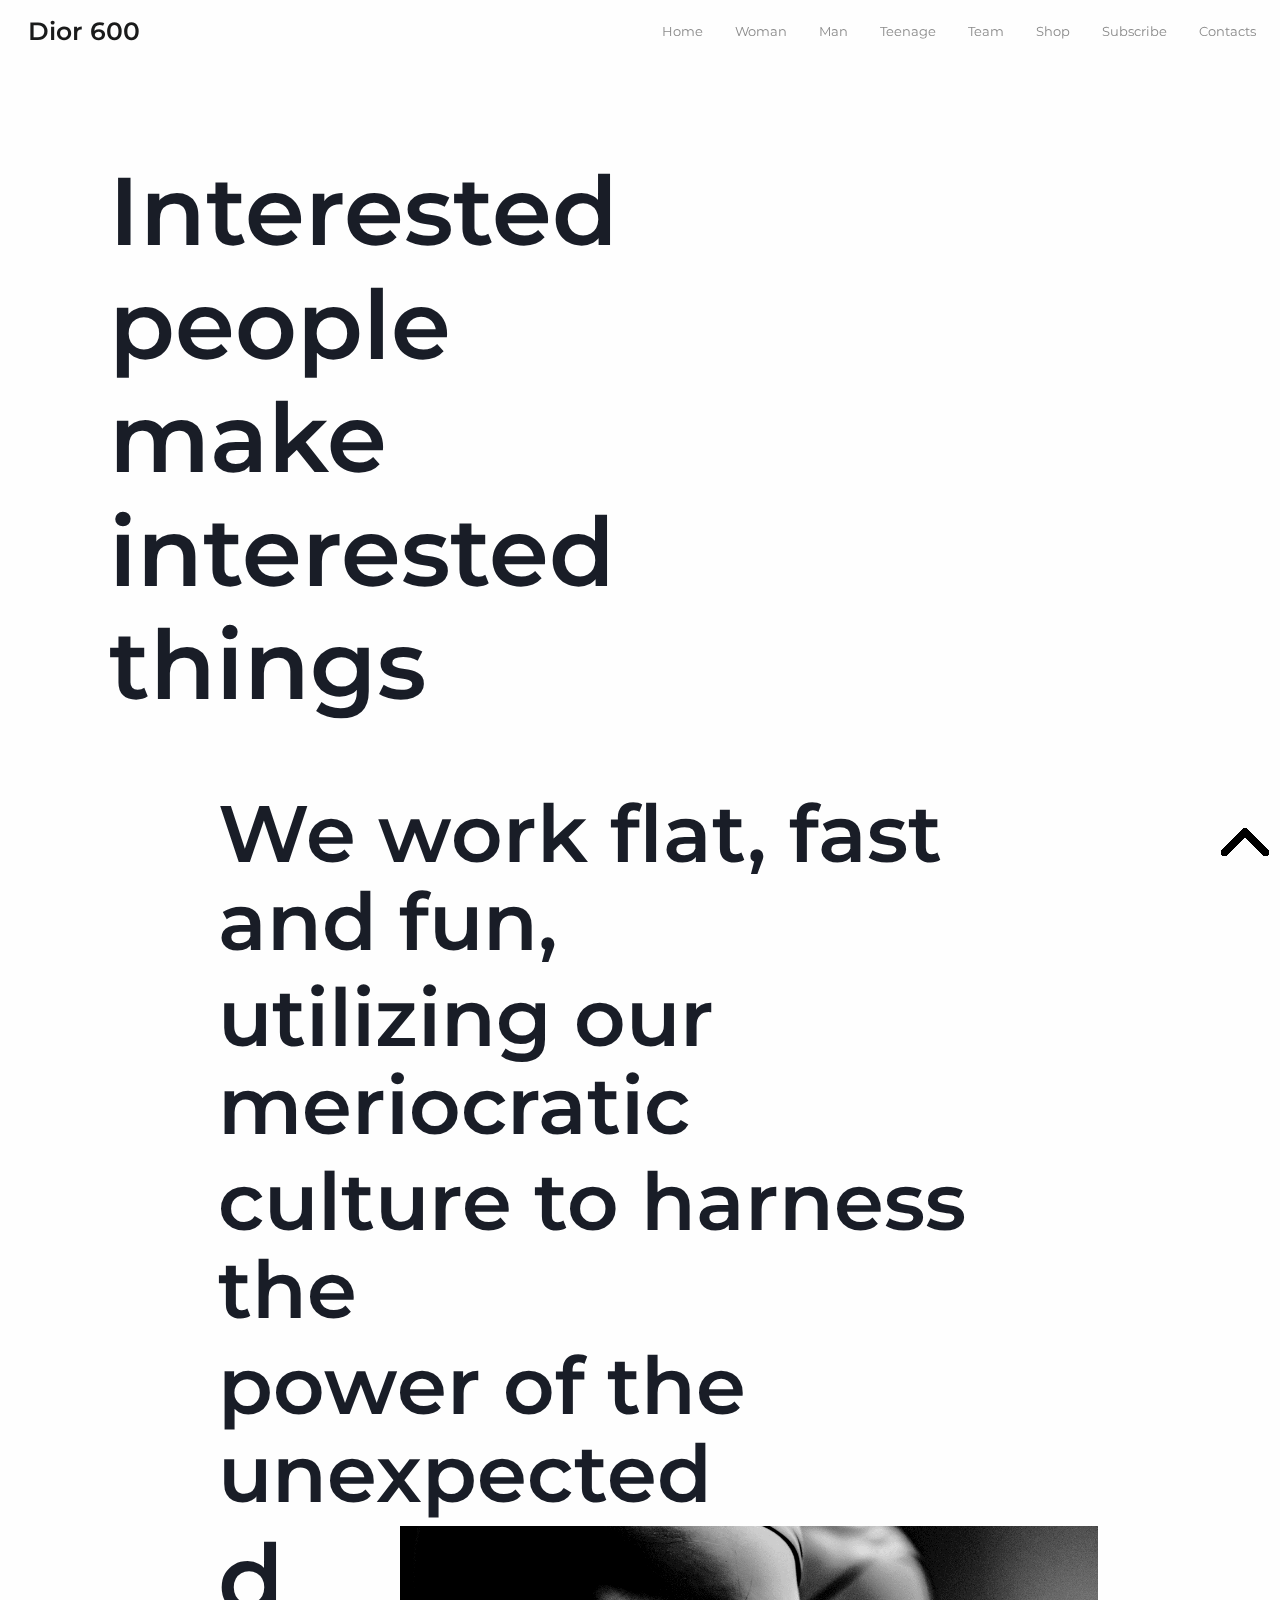
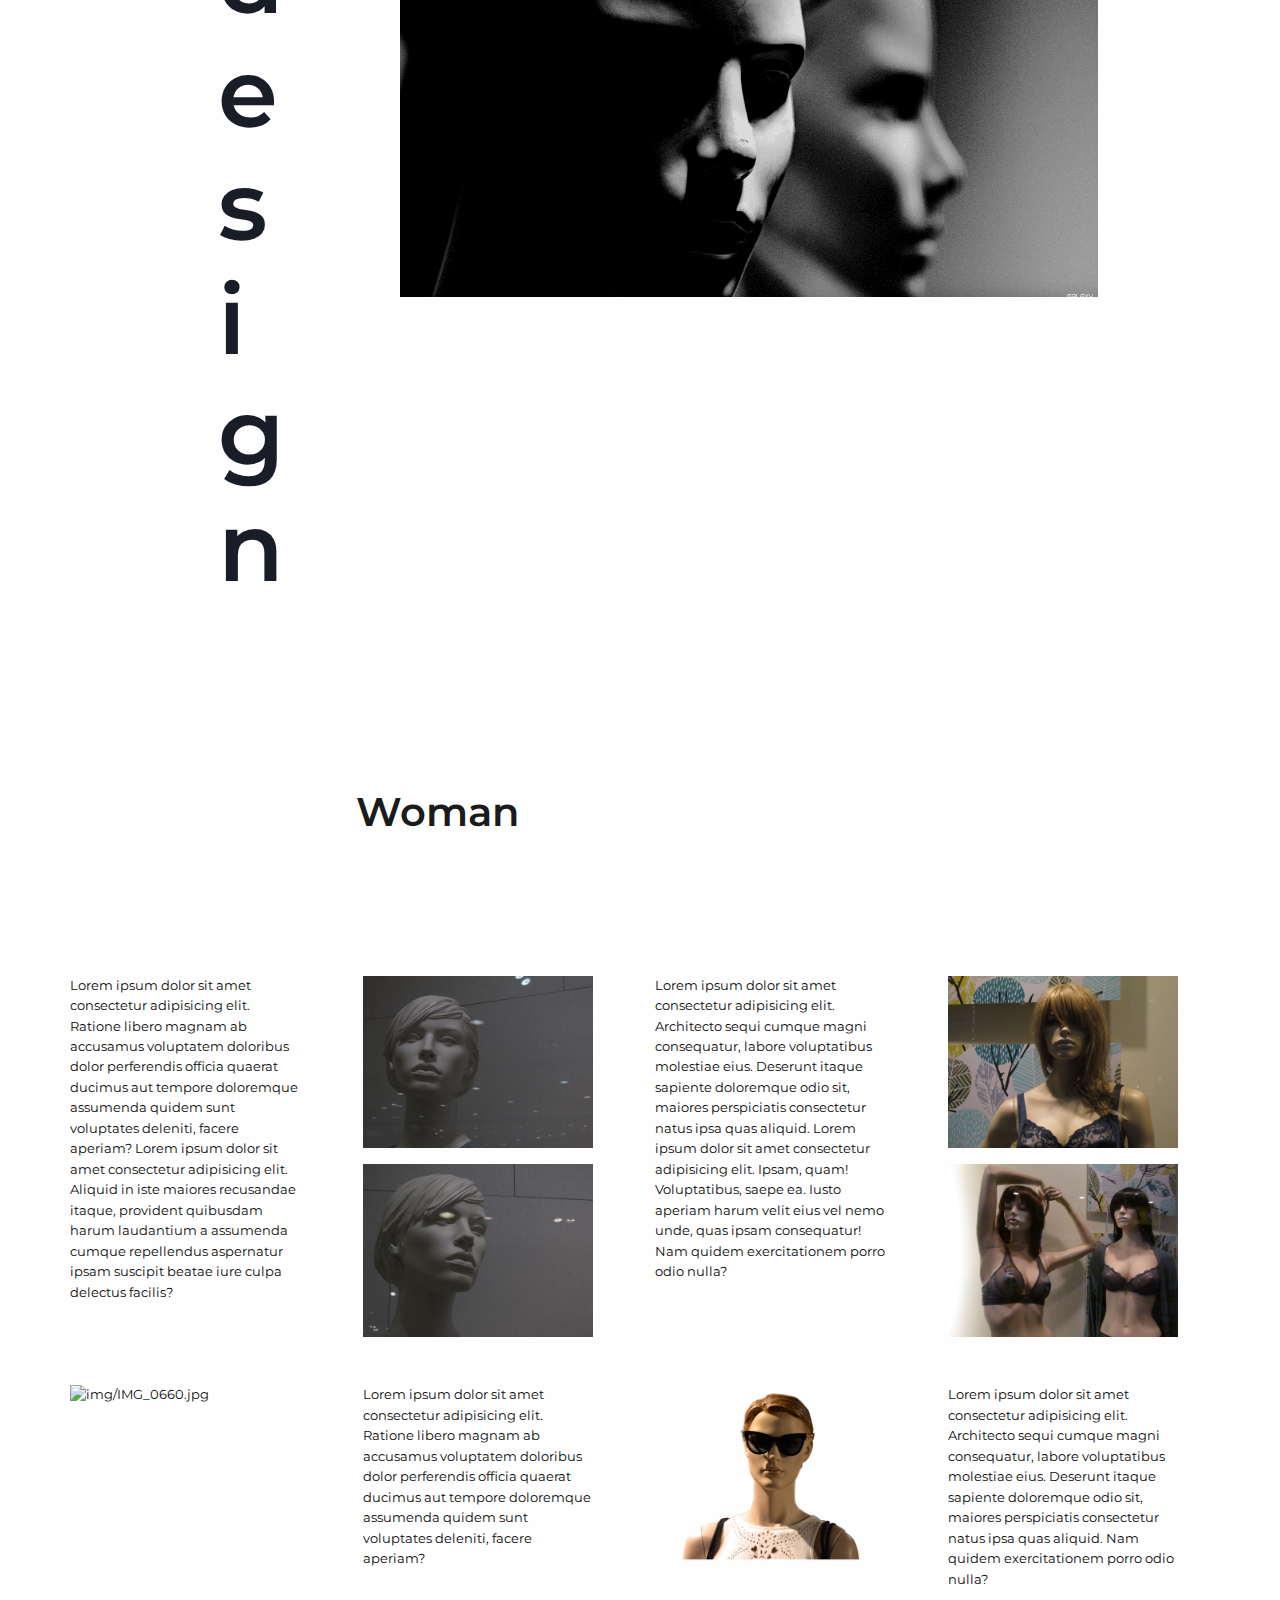
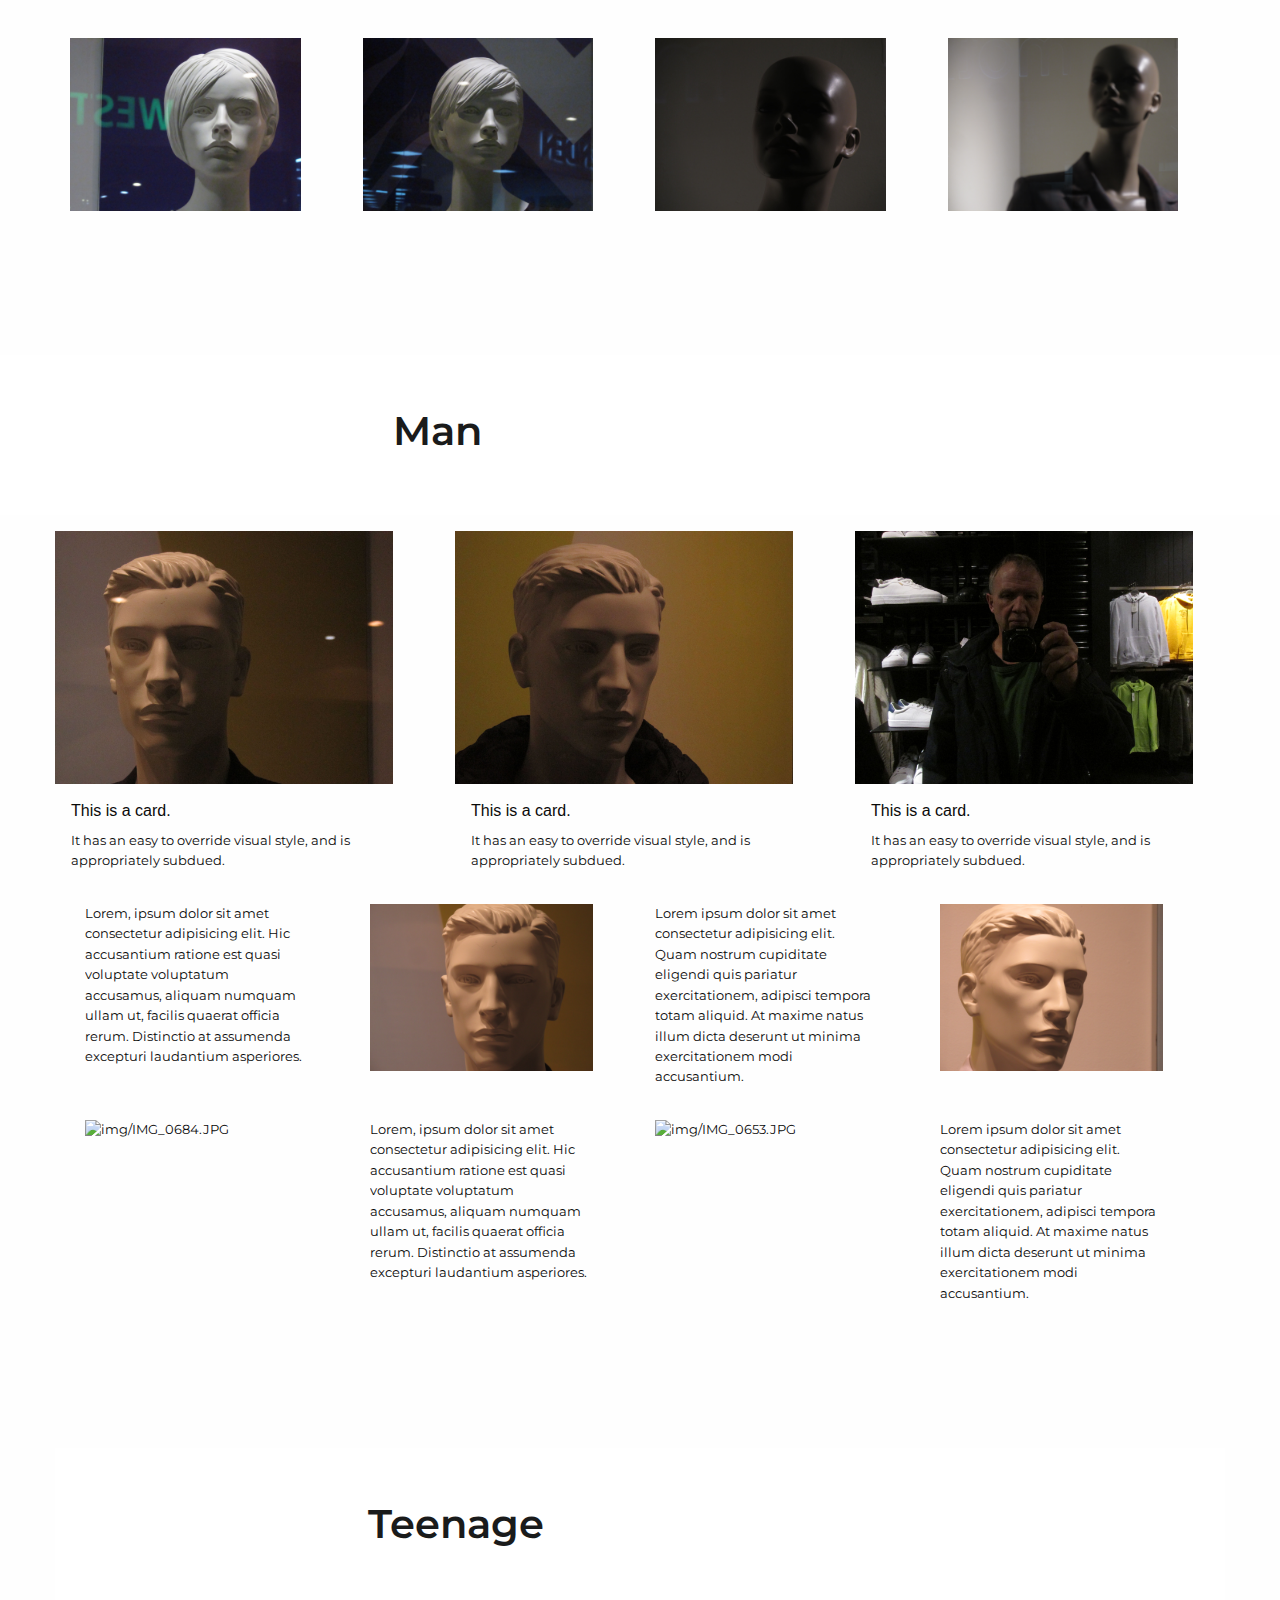
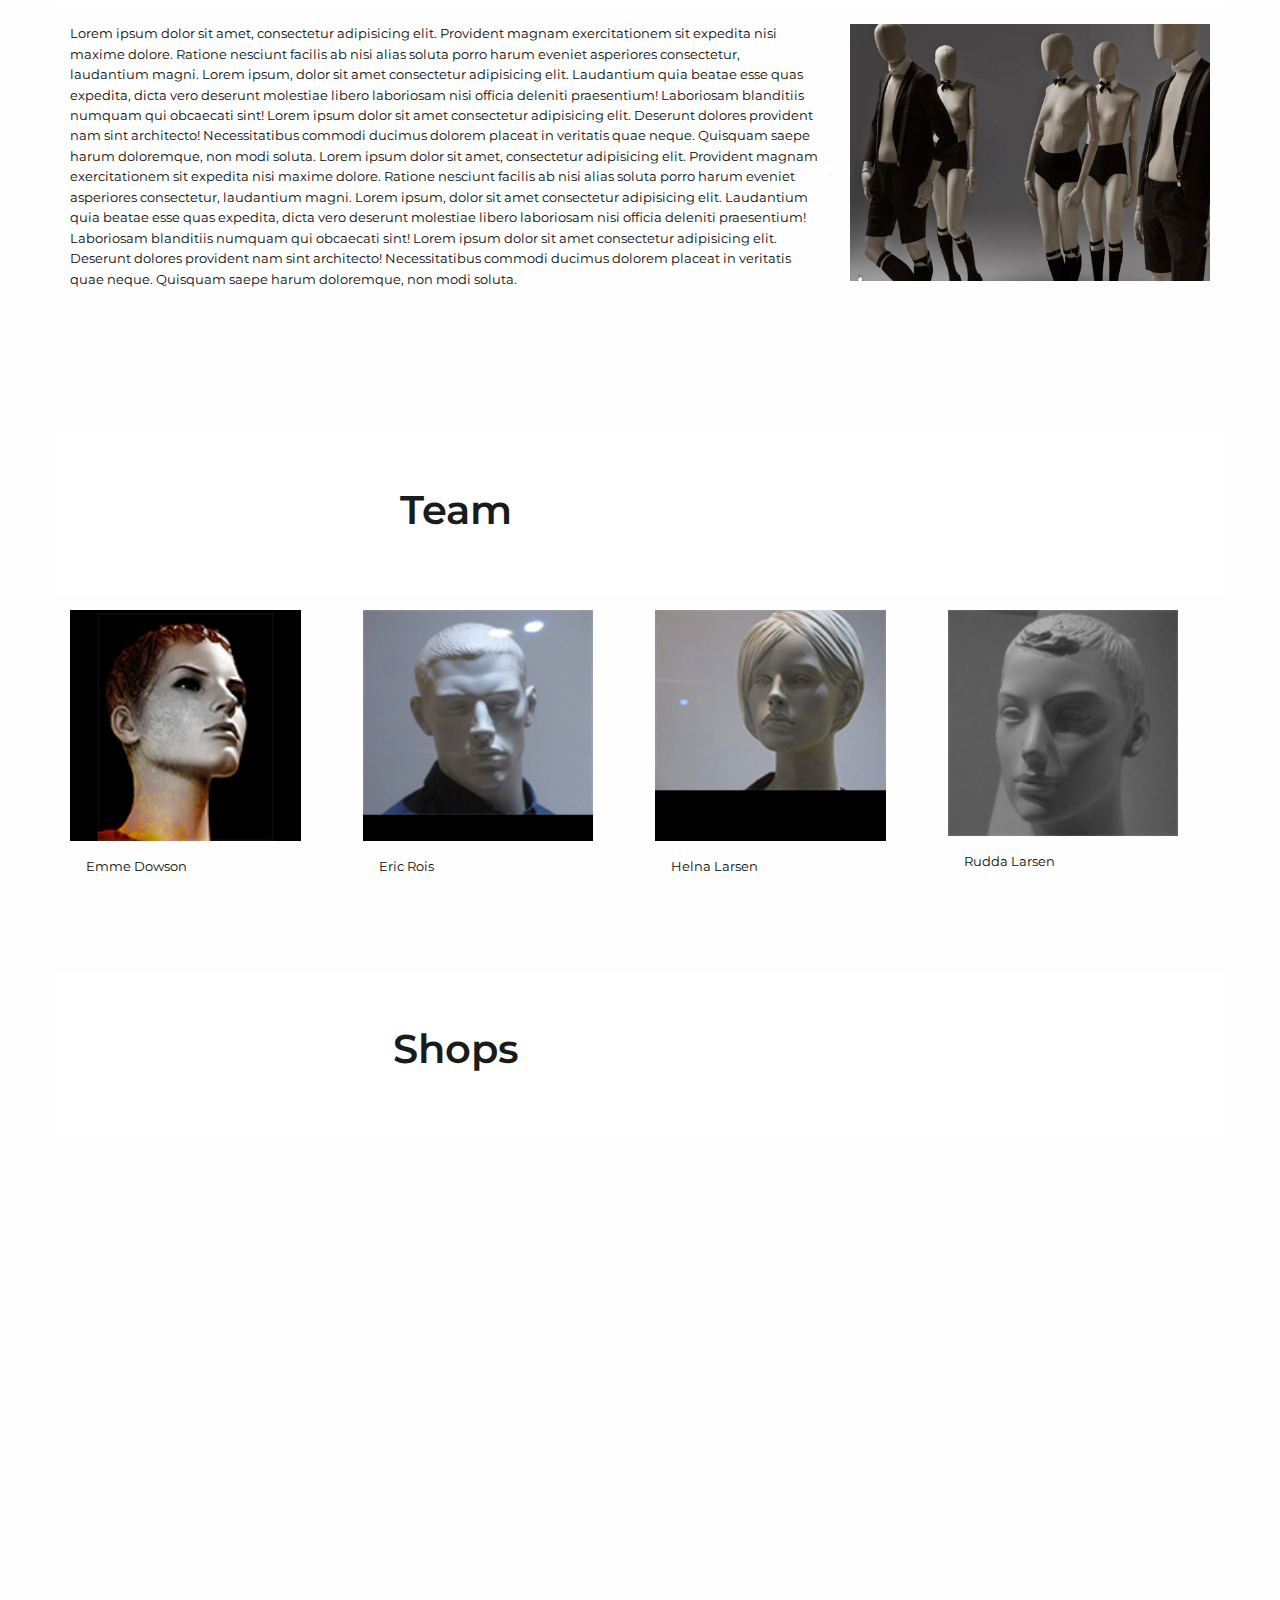
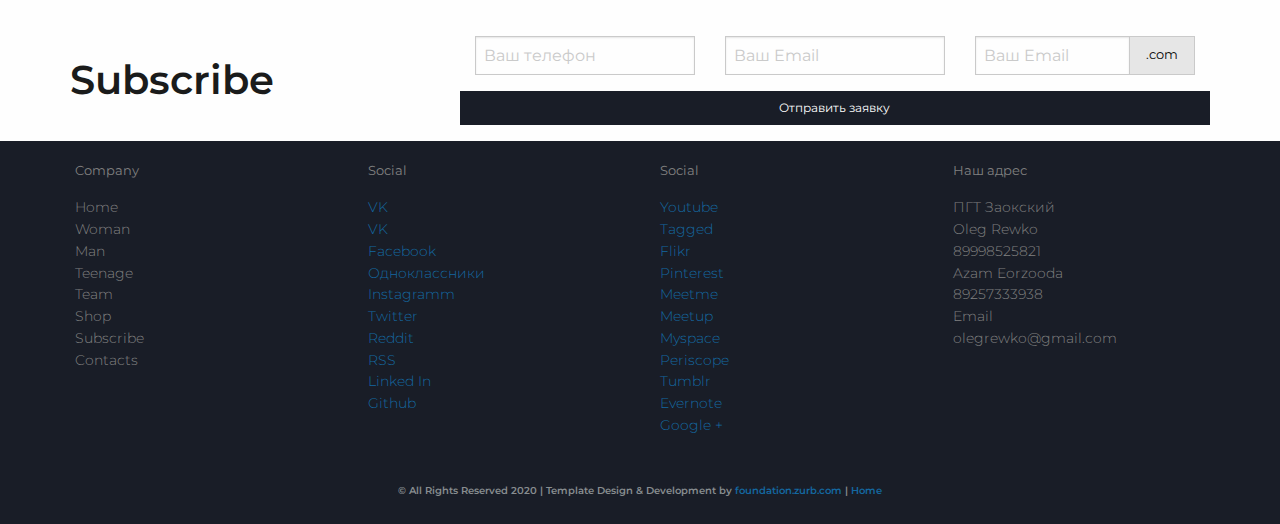
==== docs/index.html @ d204097b "first commit" ====
<!DOCTYPE html>
<html lang="en">

<head>

  <!-- Basic Page Needs
  –––––––––––––––––––––––––––––––––––––––––––––––––– -->


  <meta charset="utf-8">
  <title>dior600</title>
  <meta name="description" content="">
  <meta name="author" content="">

  <!-- Mobile Specific Metas
  –––––––––––––––––––––––––––––––––––––––––––––––––– -->
  <meta name="viewport" content="width=device-width, initial-scale=1">

  <!-- FONT
  –––––––––––––––––––––––––––––––––––––––––––––––––– -->
  <link
    href="https://fonts.googleapis.com/css?family=Roboto Condensed:300,400,700,&amp;subset=cyrillic,cyrillic-ext,latin-ext"
    rel="stylesheet" type="text/css">
  <link
    href="https://fonts.googleapis.com/css?family=Montserrat:300,400,500,600,700&display=swap;subset=cyrillic,cyrillic-ext,latin-ext"
    rel="stylesheet">
  <!-- CSS
  –––––––––––––––––––––––––––––––––––––––––––––––––– -->
  <link rel="stylesheet" type="text/css" href="//cdn.jsdelivr.net/jquery.slick/1.6.0/slick.css" />
  <link rel="stylesheet" href="css/normalize.css">
  <link rel="stylesheet" href="css/foundation.css">
  <link rel="stylesheet" href="css/main.css">
  <!--<link rel="stylesheet" href="css/app.css">-->


  <script type="text/javascript" src="js/move-top.js"></script>
  <script src="https://unpkg.com/sweetalert/dist/sweetalert.min.js"></script>

</head>

<body>
  <!-- Add a Sticky Menu -->
  <div id="home" data-sticky-container>
    <div class="top-bar " data-sticky data-margin-top="0" id="home">
      <div class="top-bar-left ">

        <ul>

          <li>
            <h4 class="#">Dior 600 </h4>

          </li>



        </ul>
      </div>
      <div class="top-bar-right">
        <ul class="menu" data-magellan>
          <li><a class="subheader  " href="#home">
              <p>Home</p>
            </a></li>
          <li><a class="subheader " href="#first">
              <p>Woman</p>
            </a></li>
          <li><a class="subheader " href="#third">
              <p>Man</p>
            </a></li>
          <li><a class="subheader " href="#six">
              <p>Teenage</p>
            </a></li>
          <li><a class="subheader " href="#seven">
              <p>Team</p>
            </a></li>
          <li><a class="subheader " href="#seven01">
              <p>Shop</p>
            </a></li>
          <li><a class="subheader " href="#eight">
              <p>Subscribe</p>
            </a></li>
          <li><a class="subheader " href="#ten011">
              <p>Contacts</p>
            </a></li>
        </ul>
      </div>
    </div>
  </div>
  <!--menu   -->
  <div class="dummy"></div>
  <div class="grid-x grid-margin-x ">
    <div class="cell medium-1 large-1  "></div>
    <div class="cell medium-10 large-10 ">
      <!-- <h1 class="pr text-left grey10rem">Be-Reel</h1> -->
    </div>
    <div class="cell medium-1 large-1  "></div>
  </div>
  <!--    -->
  <div class="grid-x grid-margin-x ">
    <div class="cell medium-1 large-1  "></div>
    <div class="cell medium-4 large-4 ">


      <div class="dummy08"></div>

      <h1 class="pr text-left grey6rem">Interested</h1>
      <h1 class="pr text-left grey6rem">people </h1>
      <h1 class="pr text-left grey6rem">make</h1>
      <h1 class="pr text-left grey6rem">interested </h1>
      <h1 class="pr text-left grey6rem">things</h1>

    </div>
    <div class="cell medium-6 large-6 "></div>
    <div class="cell medium-1 large-1  "></div>
  </div>
  <div class="dummy08"></div>
  <div class="grid-x grid-margin-x ">
    <div class="cell medium-2 large-2  "></div>
    <div class="cell medium-8 large-8  ">
      <h1 class="pr text-left grey5rem">We work flat, fast and fun,</h1>
      <h1 class="pr text-left grey5rem">utilizing our meriocratic </h1>
      <h1 class="pr text-left grey5rem">culture to harness the</h1>
      <h1 class="pr text-left grey5rem">power of the unexpected </h1>
    </div>
    <div class="cell medium-2 large-2 "></div>
  </div>
  <!--img  -->
  <div class="grid-x grid-margin-x ">
    <div class="cell medium-2 large-2  "></div>
    <div class="cell medium-10 large-10  ">

      <div class="grid-x grid-margin-x  ">
        <div class="cell medium-2 large-2  ">
          <h2 class="pr text-left grey6rem">d</h2>
          <h2 class="pr text-left grey6rem">e </h2>
          <h2 class="pr text-left grey6rem">s</h2>
          <h2 class="pr text-left grey6rem">i </h2>
          <h2 class="pr text-left grey6rem">g</h2>
          <h2 class="pr text-left grey6rem">n</h2>
        </div>
        <div class="cell medium-8 large-8 ">
          <img class="" src="img/rudda30.png" alt="img/rudda30.png">
        </div>
        <div class="cell medium-2 large-2 "></div>
      </div>
      <div class="cell medium-2 large-2 "></div>
    </div>
    
  </div>

    <!--img  -->
    <div class="dummy08"></div>
    <!-- section -->
    <section id="first" data-magellan-target="first">
      <div class="dummy08"></div>
      <div class="clearfix large callout text-center">
        <div class="grid-x grid-margin-x">
          <div class="cell medium-8 large-8">
            <h2 class="logotext ">Woman</h2>
          </div>
          <div class="cell medium-4 large-4"></div>
        </div>
      </div>
    </section>
    <!-- section -->
    <div class="dummy02"></div>
    <div class="dummy02"></div>
    <div class="grid-container">
      <div class="grid-x grid-margin-x ">
        <div class="cell medium-0 large-0"></div>
        <div class="cell medium-12 large-12">
          <div class="grid-x grid-padding-x small-up-1 medium-up-2 large-up-4">
            <div class="cell ">
              <div class="card ">
                <p class="text-left">Lorem ipsum dolor sit amet consectetur adipisicing elit. Ratione libero magnam ab
                  accusamus voluptatem doloribus dolor perferendis officia quaerat ducimus aut tempore doloremque
                  assumenda quidem sunt voluptates deleniti, facere aperiam?
                  Lorem ipsum dolor sit amet consectetur adipisicing elit. Aliquid in iste maiores recusandae itaque,
                  provident quibusdam harum laudantium a assumenda cumque repellendus aspernatur ipsam suscipit beatae
                  iure culpa delectus facilis?
                </p>
              </div>
            </div>
            <div class="cell">
              <div class="card  ">
                <img src="img/IMG_0904.jpg" alt="img/IMG_0904.jpg">
                <div class="dummy"></div>
                <img src="img/IMG_0903.jpg" alt="img/IMG_0903.jpg">
              </div>
            </div>
            <div class="cell ">
              <div class="card ">
                <p class="text-left">Lorem ipsum dolor sit amet consectetur adipisicing elit. Architecto sequi cumque
                  magni consequatur, labore voluptatibus molestiae eius. Deserunt itaque sapiente doloremque odio sit,
                  maiores perspiciatis consectetur natus ipsa quas aliquid.
                  Lorem ipsum dolor sit amet consectetur adipisicing elit. Ipsam, quam! Voluptatibus, saepe ea. Iusto
                  aperiam harum velit eius vel nemo unde, quas ipsam consequatur! Nam quidem exercitationem porro odio
                  nulla?
                </p>
              </div>
            </div>
            <div class="cell">
              <div class="card">
                <img src="img/IMG_0923.jpg" alt="img/IMG_0923.jpg">
                <div class="dummy"></div>
                <img src="img/IMG_0850.jpg" alt="img/IMG_0850.jpg">
              </div>
            </div>
          </div>
        </div>
        <div class="cell medium-0 large-0"></div>
      </div>
    </div>
    <div class="dummy02"></div>

    <div class="grid-container">
      <div class="grid-x grid-margin-x ">
        <div class="cell medium-0 large-0"></div>
        <div class="cell medium-12 large-12">
          <div class="grid-x grid-padding-x small-up-1 medium-up-2 large-up-4">
            <div class="cell ">
              <div class="card ">
                <img src="img/IMG_0660.jpg" alt="img/IMG_0660.jpg">
              </div>
            </div>
            <div class="cell">
              <div class="card  ">
                <p class="text-left">Lorem ipsum dolor sit amet consectetur adipisicing elit. Ratione libero magnam ab
                  accusamus voluptatem doloribus dolor perferendis officia quaerat ducimus aut tempore doloremque
                  assumenda quidem sunt voluptates deleniti, facere aperiam?

                </p>
              </div>
            </div>
            <div class="cell ">
              <div class="card ">
                <img src="img/face.png" alt="img/face.jpg">
              </div>
            </div>
            <div class="cell">
              <div class="card">
                <p class="text-left">Lorem ipsum dolor sit amet consectetur adipisicing elit. Architecto sequi cumque
                  magni consequatur, labore voluptatibus molestiae eius. Deserunt itaque sapiente doloremque odio sit,
                  maiores perspiciatis consectetur natus ipsa quas aliquid.
                  Nam quidem exercitationem porro odio nulla?
                </p>
              </div>
            </div>
          </div>
        </div>
        <div class="cell medium-0 large-0"></div>
      </div>
    </div>
    <div class="dummy02"></div>
    <div class="grid-container">
      <div class="grid-x grid-margin-x ">
        <div class="cell medium-12 large-12">
          <div class="grid-x grid-padding-x small-up-1 medium-up-2 large-up-4">
            <div class="cell ">
              <div class="card ">
                <img src="img/s12.JPG" alt="img/s12.JPG">
              </div>
            </div>
            <div class="cell">
              <div class="card ">
                <img src="img/s13.JPG" alt="img/s13.JPG">
              </div>
            </div>
            <div class="cell ">
              <div class="card ">
                <img src="img/s15.jpg" alt="img/s15.JPG">
              </div>
            </div>
            <div class="cell">
              <div class="card">
                <img src="img/s16.JPG" alt="img/s16.JPG">
              </div>
            </div>
          </div>
        </div>
      </div>
    </div>

    <div class="dummy08"></div>

    <section id="third" data-magellan-target="third">
      <div class="dummy08"></div>
      <div class="clearfix large callout text-center">
        <div class="grid-x grid-margin-x">
          <div class="cell medium-8 large-8">
            <h2 class="logotext">Man</h2>
          </div>
          <div class="cell medium-4 large-4"></div>
        </div>
      </div>
    </section>
<!-- Styled Card -->
<div class="grid-container">
  <div class="grid-x grid-margin-x">
    <div class="cell medium-4 large-4">
    <div class="radius bordered  card">
      <img src="img/IMG_1115.jpg">
      <!-- <div class="card-divider">
        Styled Card
      </div> -->
      <div class="card-section">
        <h6>This is a card.</h6>
        <p>It has an easy to override visual style, and is appropriately subdued.</p>
      </div>
    </div>
    </div>
    <div class="cell medium-4 large-4">  
    <div class="radius bordered card">
      <img src="img/IMG_1118.jpg">
      <!-- <div class="card-divider">
        Styled Card
      </div> -->
      <div class="card-section">
        <h6>This is a card.</h6>
        <p>It has an easy to override visual style, and is appropriately subdued.</p>
      </div>
    </div>
  </div> 
    <div class="cell medium-4 large-4">
    <div class="radius bordered  card">
      <img src="img/s08.jpg">
      <!-- <div class="card-divider">
        Styled Card
      </div> -->
      <div class="card-section">
        <h6>This is a card.</h6>
        <p>It has an easy to override visual style, and is appropriately subdued.</p>
      </div>
    </div>
  </div> 
</div>    
<!-- Styled Card -->
    <div class="grid-container">
      <div class="grid-x grid-margin-x ">
        <div class="cell medium-12 large-12">
          <div class="grid-x grid-padding-x small-up-1 medium-up-2 large-up-4">
            <div class="cell ">
              <div class="card ">
                <p class="text-left">Lorem, ipsum dolor sit amet consectetur adipisicing elit. Hic accusantium ratione
                  est
                  quasi voluptate voluptatum accusamus, aliquam numquam ullam ut, facilis quaerat officia rerum.
                  Distinctio at assumenda excepturi laudantium asperiores.
                </p>
              </div>
            </div>
            <div class="cell">
              <div class="card ">
                <img src="img/IMG_1148.JPG" alt="img/IMG_1148.JPG">
              </div>
            </div>
            <div class="cell ">
              <div class="card ">
                <p class="text-left">Lorem ipsum dolor sit amet consectetur adipisicing elit. Quam nostrum cupiditate
                  eligendi quis pariatur exercitationem, adipisci tempora totam aliquid. At maxime natus illum dicta
                  deserunt ut minima exercitationem modi accusantium.
                </p>
              </div>
            </div>
            <div class="cell">
              <div class="card">
                <img src="img/IMG_1150.JPG" alt="img/IMG_1150.JPG">
              </div>
            </div>
          </div>
        </div>
      </div>
    </div>
    <div class="dummy"></div>
    <div class="grid-container">
      <div class="grid-x grid-margin-x ">
        <div class="cell medium-12 large-12">
          <div class="grid-x grid-padding-x small-up-1 medium-up-2 large-up-4">
            <div class="cell ">
              <div class="card ">
                <img src="img/IMG_0684.JPG" alt="img/IMG_0684.JPG">
              </div>
            </div>
            <div class="cell">
              <div class="card ">
                <p class="text-left">Lorem, ipsum dolor sit amet consectetur adipisicing elit. Hic accusantium ratione
                  est
                  quasi voluptate voluptatum accusamus, aliquam numquam ullam ut, facilis quaerat officia rerum.
                  Distinctio at assumenda excepturi laudantium asperiores.
                </p>

              </div>
            </div>
            <div class="cell ">
              <div class="card ">
                <img src="img/IMG_0653.JPG" alt="img/IMG_0653.JPG">
              </div>
            </div>
            <div class="cell">
              <div class="card">
                <p class="text-left">Lorem ipsum dolor sit amet consectetur adipisicing elit. Quam nostrum cupiditate
                  eligendi quis pariatur exercitationem, adipisci tempora totam aliquid. At maxime natus illum dicta
                  deserunt ut minima exercitationem modi accusantium.
                </p>

              </div>
            </div>
          </div>
        </div>
      </div>
    </div>

    <div class="dummy08"></div>

    <section id="six" data-magellan-target="six">
      <div class="dummy08"></div>
      <div class="clearfix large callout text-center">
        <div class="grid-x grid-margin-x">

          <div class="cell medium-8 large-8">
            <h2 class="logotext">Teenage</h2>
          </div>
          <div class="cell medium-4 large-4"></div>
        </div>
      </div>
    </section>

    <div class="grid-container">
      <div class="grid-x grid-margin-x ">
        <div class="cell medium-8 large-8">
          <p class=" text-left ">
            Lorem ipsum dolor sit amet, consectetur adipisicing elit. Provident magnam exercitationem sit expedita nisi
            maxime dolore. Ratione nesciunt facilis ab nisi alias soluta porro harum eveniet asperiores consectetur,
            laudantium magni.
            Lorem ipsum, dolor sit amet consectetur adipisicing elit. Laudantium quia beatae esse quas expedita, dicta
            vero deserunt molestiae libero laboriosam nisi officia deleniti praesentium! Laboriosam blanditiis numquam
            qui
            obcaecati sint!
            Lorem ipsum dolor sit amet consectetur adipisicing elit. Deserunt dolores provident nam sint architecto!
            Necessitatibus commodi ducimus dolorem placeat in veritatis quae neque. Quisquam saepe harum doloremque, non
            modi soluta.
            Lorem ipsum dolor sit amet, consectetur adipisicing elit. Provident magnam exercitationem sit expedita nisi
            maxime dolore. Ratione nesciunt facilis ab nisi alias soluta porro harum eveniet asperiores consectetur,
            laudantium magni.
            Lorem ipsum, dolor sit amet consectetur adipisicing elit. Laudantium quia beatae esse quas expedita, dicta
            vero deserunt molestiae libero laboriosam nisi officia deleniti praesentium! Laboriosam blanditiis numquam
            qui
            obcaecati sint!
            Lorem ipsum dolor sit amet consectetur adipisicing elit. Deserunt dolores provident nam sint architecto!
            Necessitatibus commodi ducimus dolorem placeat in veritatis quae neque. Quisquam saepe harum doloremque, non
            modi soluta.
          </p>
        </div>
        <div class="cell medium-4 large-4"><img src="img/teen.png" alt="img/teen.png" style="width: 600px;"></div>
      </div>
    </div>
    <div class="dummy08"></div>




    <!--Наша команда:-->
    <section id="seven" data-magellan-target="seven">
      <div class="dummy08"></div>
      <div class="clearfix large callout text-center">
        <div class="grid-x grid-margin-x">
          <div class="cell medium-8 large-8">
            <h2 class="logotext">Team</h2>
          </div>
          <div class="cell medium-4 large-4"></div>
        </div>
      </div>
    </section>

    <!---->



    <!--Наша команда:-->
    <div class="grid-container">
      <div class="grid-x grid-padding-x small-up-1 medium-up-2 large-up-4">

        <div class="cell">
          <div class="card">
            <img src="img/emmedowson.png" alt="img/emmedowson.png">
            <div class="card-section">
              <p>
                Emme Dowson


              </p>
            </div>
          </div>
        </div>

        <div class="cell">
          <div class="card">
            <img src="img/ericrois.png" alt="img/ericrois.png">
            <div class="card-section">
              <p>
                Eric Rois</br>


              </p>
            </div>
          </div>
        </div>

        <div class="cell">
          <div class="card">
            <img src="img/helna.png" alt="img/helna.png">
            <div class="card-section">
              <p>
                Helna Larsen

              </p>
            </div>
          </div>
        </div>

        <div class="cell">
          <div class="card">
            <img src="img/ruddalarsen.png" alt="img/ruddalarsen.png">
            <div class="card-section">
              <p>
                Rudda Larsen

              </p>
            </div>
          </div>
        </div>

      </div>
    </div>


    <section id="seven01" data-magellan-target="seven01">
      <div class="dummy08"></div>
      <div class="clearfix large callout text-center">
        <div class="grid-x grid-margin-x">
          <div class="cell medium-8 large-8">
            <h2 class="logotext">Shops</h2>
          </div>
          <div class="cell medium-4 large-4"></div>
        </div>
      </div>
    </section>

    <!--Googlemap---------------------------------------------------------------------------------------------->
    <section class="socialmap">

      <div id="map" class=" text-center">
        <!-- <iframe src="https://www.google.com/maps/embed?pb=!1m16!1m12!1m3!1d19540.28510574726!2d37.398505162096086!3d54.736993598820064!2m3!1f0!2f0!3f0!3m2!1i1024!2i768!4f13.1!2m1!1z0J_Qk9CiINCX0LDQvtC60YHQutC40Lk!5e1!3m2!1sru!2sru!4v1544893715342" width="100%" height="400" frameborder="0"></iframe> -->

        <iframe
          src="https://www.google.com/maps/embed?pb=!1m18!1m12!1m3!1d2669.822174089799!2d37.61030017050038!3d55.757739672412825!2m3!1f0!2f0!3f0!3m2!1i1024!2i768!4f13.1!3m3!1m2!1s0x46b54a454f72f4ff%3A0x923352d5be7df67b!2z0KLQstC10YDRgdC60LDRjyDRg9C7LiwgNSwg0JzQvtGB0LrQstCwLCDQoNC-0YHRgdC40Y8sIDEyNTAwOQ!5e0!3m2!1sru!2sua!4v1596189839076!5m2!1sru!2sua"
          width="1200" height="400" frameborder="0" style="border:0;" allowfullscreen="" aria-hidden="false"
          tabindex="0"></iframe>
      </div>
    </section>

    <!-- <section id="eight" data-magellan-target="eight">
    <div class="dummy08"></div>
    <div class="clearfix large callout text-center">
      <div class="grid-x grid-margin-x">
        <div class="cell medium-8 large-8">
          <h2 class="logotext"></h2>
        </div>
        <div class="cell medium-4 large-4"></div>
      </div>
    </div>
  </section> -->
    <div class="dummy08"></div>
    <section id="eight" data-magellan-target="eight" class="yellow">
      <div class="grid-container">
        <div class="grid-x grid-margin-x ">

          <div class="cell medium-4 large-4 ">
            <div class="dummy02"></div>
            <h2 class="logotext  text-left">Subscribe</h2>

          </div>
          <div class="cell medium-8 large-8">
            <div class="dummy"></div>
            <!-- <label for="exampleFileUpload" class=" button secondary  small expanded ">Upload File</label>
          <input type="file" id="exampleFileUpload" class="show-for-sr"> -->
            <form>

              <div class="grid-x grid-padding-x">
                <div class="large-4 medium-4 cell">

                  <input type="text" placeholder="Ваш телефон" />
                </div>
                <div class="large-4 medium-4 cell">

                  <input type="text" placeholder="Ваш Email" />
                </div>
                <div class="large-4 medium-4 cell">
                  <div class="grid-x">

                    <div class="input-group">
                      <input type="text" placeholder="Ваш Email" class="input-group-field" />
                      <span class="input-group-label">.com</span>
                    </div>
                  </div>
                </div>
              </div>

              <a class=" button secondary small expanded  " href="#">Отправить заявку</a>
          </div>
          </form>


        </div>
        <div class="cell medium-0 large-0  "></div>

      </div>
  </div>
  </section>
  <footer class="footer black">
    <div class="grid-container ">
      <div class="grid-x tiny-footer-footer">
        <div class="cell small-12 medium-4 large-3">
          <div class="footer-widget">
            <ul class="list-unstyled" data-magellan>
              <li>
                <p class="grey">Company</p>
              </li>
              <li><a class=" grey" href="#home">Home</a></li>
              <li><a class=" grey" href="#first">Woman</a></li>
              <li><a class=" grey" href="#third">Man</a></li>
              <li><a class=" grey" href="#six">Teenage</a></li>
              <li><a class=" grey" href="#seven">Team</a></li>
              <li><a class=" grey" href="#seven01">Shop</a></li>
              <li><a class=" grey" href="#eight">Subscribe</a></li>
              <li><a class=" grey" href="#ten011">Contacts</a></li>

            </ul>

          </div>

        </div>
        <div class="cell small-12 medium-4 large-3">
          <div class="footer-widget ">

            <ul class="list-unstyled">
              <li>
                <p class="grey">Social</p>
              </li>
              <li><a
                  href="http://vk.com/share.php?url=[URL]&title=[TITLE]&description=[DESC]&image=[IMAGE]&noparse=true">VK</a>
              </li>
              <li><a
                  href="http://vk.com/share.php?url=[URL]&title=[TITLE]&description=[DESC]&image=[IMAGE]&noparse=true">VK</a>
              </li>
              <li><a href="https://www.facebook.com/sharer/sharer.php?u=[URL]">Facebook</a></li>
              <li><a href="http://ok.ru">Одноклассники</a></li>
              <li><a href="https://www.instagram.com/">Instagramm</a></li>
              <li><a href="https://twitter.com/share?url=[URL]&text=[TITLE]">Twitter</a></li>
              <li><a href="https://www.reddit.com">Reddit</a></li>
              <li><a href="https://www.youtube.com/channel/UCU-sIbAKpKDuuheQClfKspA">RSS</a></li>
              <li><a href="https://www.linkedin.com/">Linked In</a></li>
              <li><a href="https://github.com/olegrewko/olegrewko.github.io">Github</a></li>

            </ul>
          </div>
        </div>
        <!-- /.footer-links -->
        <!-- footer-links -->

        <div class="cell small-12 medium-4 large-3">
          <div class="footer-widget ">
            <ul class="list-unstyled">
              <li>
                <p class="grey">Social</p>
              </li>
              <li><a href="https://www.youtube.com/channel/UCU-sIbAKpKDuuheQClfKspA">Youtube</a></li>
              <li><a href="https://secure.tagged.com/">Tagged</a></li>
              <li><a href="https://www.flickr.com">Flikr</a></li>
              <li><a href="https://ru.pinterest.com/">Pinterest</a></li>
              <li><a href="http://seoslim.ru/gg/socialnaya-set-meetme.html">Meetme</a></li>
              <li><a href="http://seoslim.ru/gg/socialnaya-set-meetup-com.html">Meetup</a></li>
              <li><a href="https://www.myspace.com">Myspace</a></li>
              <li><a href="https://www.periscope.tv/">Periscope</a></li>
              <li><a href="https://www.tumblr.com">Tumblr</a></li>
              <li><a href="https://www.evernote.com">Evernote</a></li>
              <li><a href="https://www.plus.google.com">Google +</a></li>
            </ul>
          </div>
        </div>
        <div id="ten011" class="cell small-12 medium-4 large-3">

          <div class="footer-widget ">
            <ul class="list-unstyled">
              <li class="grey">
                <p class="grey">Наш адрес</p>
              </li>
              <li class="grey">
                ПГТ Заокский
              </li>
              <li class="grey"> Oleg Rewko</li>
              <li class="grey"> 89998525821</li>
              <li class="grey"> Azam Eorzooda</li>
              <li class="grey"> 89257333938</li>
              <li class="grey"> Email</li>
              <li class="grey"> olegrewko@gmail.com</li>
            </ul>


          </div>
        </div>
        <!---->
      </div>
      <!--grid-x-->

    </div>
    <!--grid-container-->
  </footer>
  <!-- tiny-footer------------------------------------------------------------------------------------- -->
  <div class="grid-x  black">
    <div class="grid-container tiny-footer text-left ">


      <p class="tiny-footer"> © All Rights Reserved 2020 | Template Design & Development by <a
          href="https://foundation.zurb.com " target="_blank" class="copyrightlink">foundation.zurb.com</a> | <a
          href="#home">Home</a></p>


    </div>
  </div>
  <!-- tiny-footer---------------------------------------------------------------------------------- -->
  <script type="text/javascript">
    $(document).ready(function () {
      /*
      var defaults = {
          containerID: 'toTop', // fading element id
        containerHoverID: 'toTopHover', // fading element hover id
        scrollSpeed: 1200,
        easingType: 'linear' 
       };
      */
      $().UItoTop({
        easingType: 'easeOutQuart'
      });
    });
  </script>

  <a href="#" id="toTop" style="display: block;"> <span id="toTopHover" style="opacity: 1;"> </span></a>
  <script src="js/vendor/jquery.js"></script>
  <script src="js/vendor/what-input.js"></script>
  <script src="js/vendor/foundation.js"></script>
  <script src="js/app.js"></script>
  <script src="https://code.jquery.com/jquery-3.3.1.min.js"></script>
  <script src="contactform.js"></script>
  <!-- fotorama.css & fotorama.js. -->
  <link href="http://cdnjs.cloudflare.com/ajax/libs/fotorama/4.6.4/fotorama.css" rel="stylesheet"> <!-- 3 KB -->
  <script src="http://cdnjs.cloudflare.com/ajax/libs/fotorama/4.6.4/fotorama.js"></script> <!-- 16 KB -->
</body>

</html>
---- docs/css/main.css ----
html {
    font-size: 100%;


}

section,
iframe,
div {
    margin: 0;
    padding: 0;
}

body {


    font-family: 'Montserrat', sans-serif;
    font-weight: 400;
    font-size: 0.8rem;
    overflow-x: hidden;

}

p {
    font-family: 'Montserrat', sans-serif;
    font-weight: 400;
    font-size: 0.8rem;

}

.yellow {
    /* background-color: #FFAE00; */
    background-color:rgba(21,80,95,0) ;
}

.df {
    display: flex;
    align-items: flex-end;
}

#map {
    width: 100%;
    height: 400px;
    -webkit-filter: grayscale(100%);
    /* Safari 6.0 - 9.0 */
    filter: grayscale(100%);
}

.headertext {

    color: rgb(66, 65, 65);

    font-weight: 400;
    font-size: 5rem;
    /* line-height: 1;*/

}

.pr {
    padding-right: 1 rem;
}
.grey10rem {
    /* font-family: 'Montserrat'; */
    color: #191D27;
    font-weight: 600;
    font-size: 10rem;
    line-height: 1.1;
}

.grey6rem {
    /* font-family: 'Montserrat'; */
    color: #191D27;
    font-weight: 600;
    font-size: 6rem;
    line-height: 1.1;
}
.grey5rem {
    /* font-family: 'Montserrat'; */
    color: #191D27;
    font-weight: 600;
    font-size: 5rem;
    line-height: 1.1;

}


img {
    width: 100%;
    margin-top: 0;
}
a {
    
    color: #1468a0;
}

a:hover {
    color: lightgray;
    text-decoration: none;
    transition: 0.5s;
}

.lightgray {
    color: lightgray;
}

.whitesmoke {
    /* background:#303441;*/
    color: whitesmoke;
    text-decoration: none;
    text-decoration-line: none;
    list-style-type: none;

}

.grey {
    font-family: 'Montserrat', sans-serif;

    color: grey;


}

.roll {
    position: relative;
    display: inline-block;
}

.rollover {
    position: absolute;
    top: 0;
    left: 0;
}

.roll .rollover {
    display: none;
}

.roll:hover .rollover {
    display: block;
}

/* hr { border-top: 0px solid #e4e7e9; margin-bottom: 25px; margin-top: 25px; } */
.footer {
    background-color: #191D27;
    padding-top: 20px;
    color: #636e74;
    font-weight: 300;
    font-size: 1rem;


}

.black {
    background-color: #191D27;
    
}

/* .footer-line { 
    border-color:  #636e74; } */

.footer-title {
    font-size: 24px;
    font-weight: 600;
    margin-bottom: 30px;
    color: #fff;
}

.footer-widget {
    font-size: 0.85rem;
    color: #fff;
    display: inline-block;
    font-weight: 300;
    padding-bottom: 0px;
    line-height: 0.5;
}



.tiny-footer {
    font-size: 10px;
    padding-top: 15px;
    padding-bottom: 5px;
    font-weight: 600;
    background-color: #191D27;
    color: #888d90;
    line-height: 1.5;
}


.mlwh {

    color: gray;
    font-weight: 400;
    font-size: 1.5rem;
    line-height: 1;
    margin-bottom: 5px;
}

.w200 {
    border: 0px solid transparent;
    height: auto;
    display: flex;
    flex-wrap: nowrap;
    flex-direction: row;
    margin: 0 auto;
    justify-content: space-between;
    align-items: center;
    font-family: 'Roboto', sans-serif;
    font-weight: 300;
    font-size: 1.1rem;
    color: rgba(0, 93, 108);
}

.w300 {
    display: flex;
    flex-wrap: wrap;
    flex-direction: row;
    margin: 0 auto;
    justify-content: center;
    box-align: center;
}

.w400 {
    border: 0px solid transparent;

    display: flex;
    flex-wrap: nowrap;
    flex-direction: row;
    margin: 0 auto;
    justify-content: space-between;
    align-items: center;

}

.dummy {
    height: 1rem;
}

.dummy08 {
    height: 4rem;
}

.dummy02 {
    height: 2rem;
}

ul li {
    background-color: transparent;
    text-decoration: none;
    list-style-type: none;
    margin-left: 0;
}

ul.menu {
    /* background-color: rgba(112, 112, 112, 0); */
    background-color: transparent;
    z-index: 1;
    text-decoration: none;
}

li.menu-text {
    /* background:#263846; */
    background-color: transparent;
    color: black;
    text-decoration: none;

}



.black {
    color: black;
}

.whitesmoke {

    color: whitesmoke;
}

.blue {

    color: #263846;

}

.waterblue {
    background: cadetblue;
}

.myframegmap {

    border: 1px solid #f6f5f0;
    border-radius: 2px;
    height: 150px;
    width: 100%;
    box-shadow: 0px 0px 0px 0px #e7e4dc;
    overflow: hidden;
    position: relative;
    margin: 0 auto;

}


h1,
h2,
h3,
h4,
h5 {
    font-family: 'Montserrat', sans-serif;
    font-weight: 600;
    color: #1a1b1b;

}





dt {
    font-weight: 300;
    color: black;
}

.grey {


    color: grey;
}

.bl {

    color: grey;
}

.fl {
    display: flex;
    justify-content: center;
    align-items: baseline;


}

.flaround {
    display: flex;
    justify-content: space-around;
    align-items: baseline;
    align-content: center;
}

.cs209 {
    height: 184px;
}

.cs120 {
    height: 80px;
    width: 100px;
}

.shadow {
    -webkit-box-shadow: 0px 5px 10px -2px rgba(104, 104, 104, 1);
    -moz-box-shadow: 0px 5px 10px -2px rgba(100, 100, 100, 1);
    box-shadow: 0px 5px 10px -2px rgba(100, 100, 100, 1);
}

@media (max-width: 640px) {
    .mlwh {
        font-size: 1.2rem;
    }

}

@media (max-width: 1000px) {
    iframe {
        width: 900px;
        height: 400px;
    }
}
@media (max-width: 800px) {
    iframe,  .grey6rem {
        width: 700px;
        height: 300px;
    }
}

@media (max-width: 600px) {
    iframe, .grey6rem {
        width: 700px;
        height: 300px;
    }
}
@media (max-width: 400px) {
    iframe, grey6rem {
        width: 300px;
        height: 200px;
    }
}

@media (max-width: 300px) {
    iframe, .grey6rem {
        width: 300px;
        height: 200px;
    }
}
@media (max-width: 600px) {
    .clearfix .large .callout {
        background: #E1FAEA;
    }
}

@media (max-width: 965px) {
    .big {
        display: block;
        text-align: center;
    }
}

@media (max-width: 600px) {
    .logotext {
        font-size: 1rem;
        font-weight: 500;
        display: block;
        text-align: center;

    }
}

.iframedflex {
    display: flex;
    justify-content: center;
    margin-bottom: 0;
}




.mtp {
    margin-top: 30px;
}

.mtmb {
    box-sizing: content-box;
    margin-top: 1px;
    margin-bottom: 1px;
}

.sublogotext {
    display: inline-block;
    position: absolute;


    top: 0%;
    left: 0%;

    /* Оформление текста */
    color: #263846;
    font-family: 'Montserrat', sans-serif;


    /* Фон */


}


.white {
    background: #F4F3F4;
}



.socialmap {
    padding-top: 0.4rem;
    padding-bottom: 0.0rem;
    /* background-color: #263846;  */
    /* background-color:rgba(0,129,138,0.3) ; */
}

.social {


    /* background:#263846; */

    padding-top: 0.2rem;
    padding-bottom: 0.1rem;
    color: #636e74;
    font-weight: 300;
    font-size: 1rem;
}

.lgreen {
    background: #78C1B0;
}

.form {

    padding: 4rem 5rem;
    text-align: center;
}

.main-form {
    margin-bottom: 0;
    padding-bottom: 0;
}

.main-form-header {
    font-size: 1rem;
    margin-bottom: 2rem;
    text-align: center;
}

input {
    display: block;
    border: 1px solid maroon;
    width: 100%;
    padding: 1.5rem;
    margin: 2rem 0;
}

/* .main {
    height: 800px;
    background: url(../images/girl2000.jpg) center center no-repeat;
    background-size: cover;

}


.hhrr {
    border-bottom: 1px solid lightgray;
    margin-top: 0.5rem;
    margin-bottom: 1rem;
}

.lightgraybackground {
    background: lightgray;
} */

.maroon {
    color: maroon;
}
#toTop {
    display: none;
    text-decoration: none;
    position: fixed;
    bottom: 25px;
    right: 10px;
    overflow: hidden;
    width: 52px;
    height: 52px;
    border: none;
    text-indent: 100%;
    background: url(../img/up.png) no-repeat 0px 0px;
  }
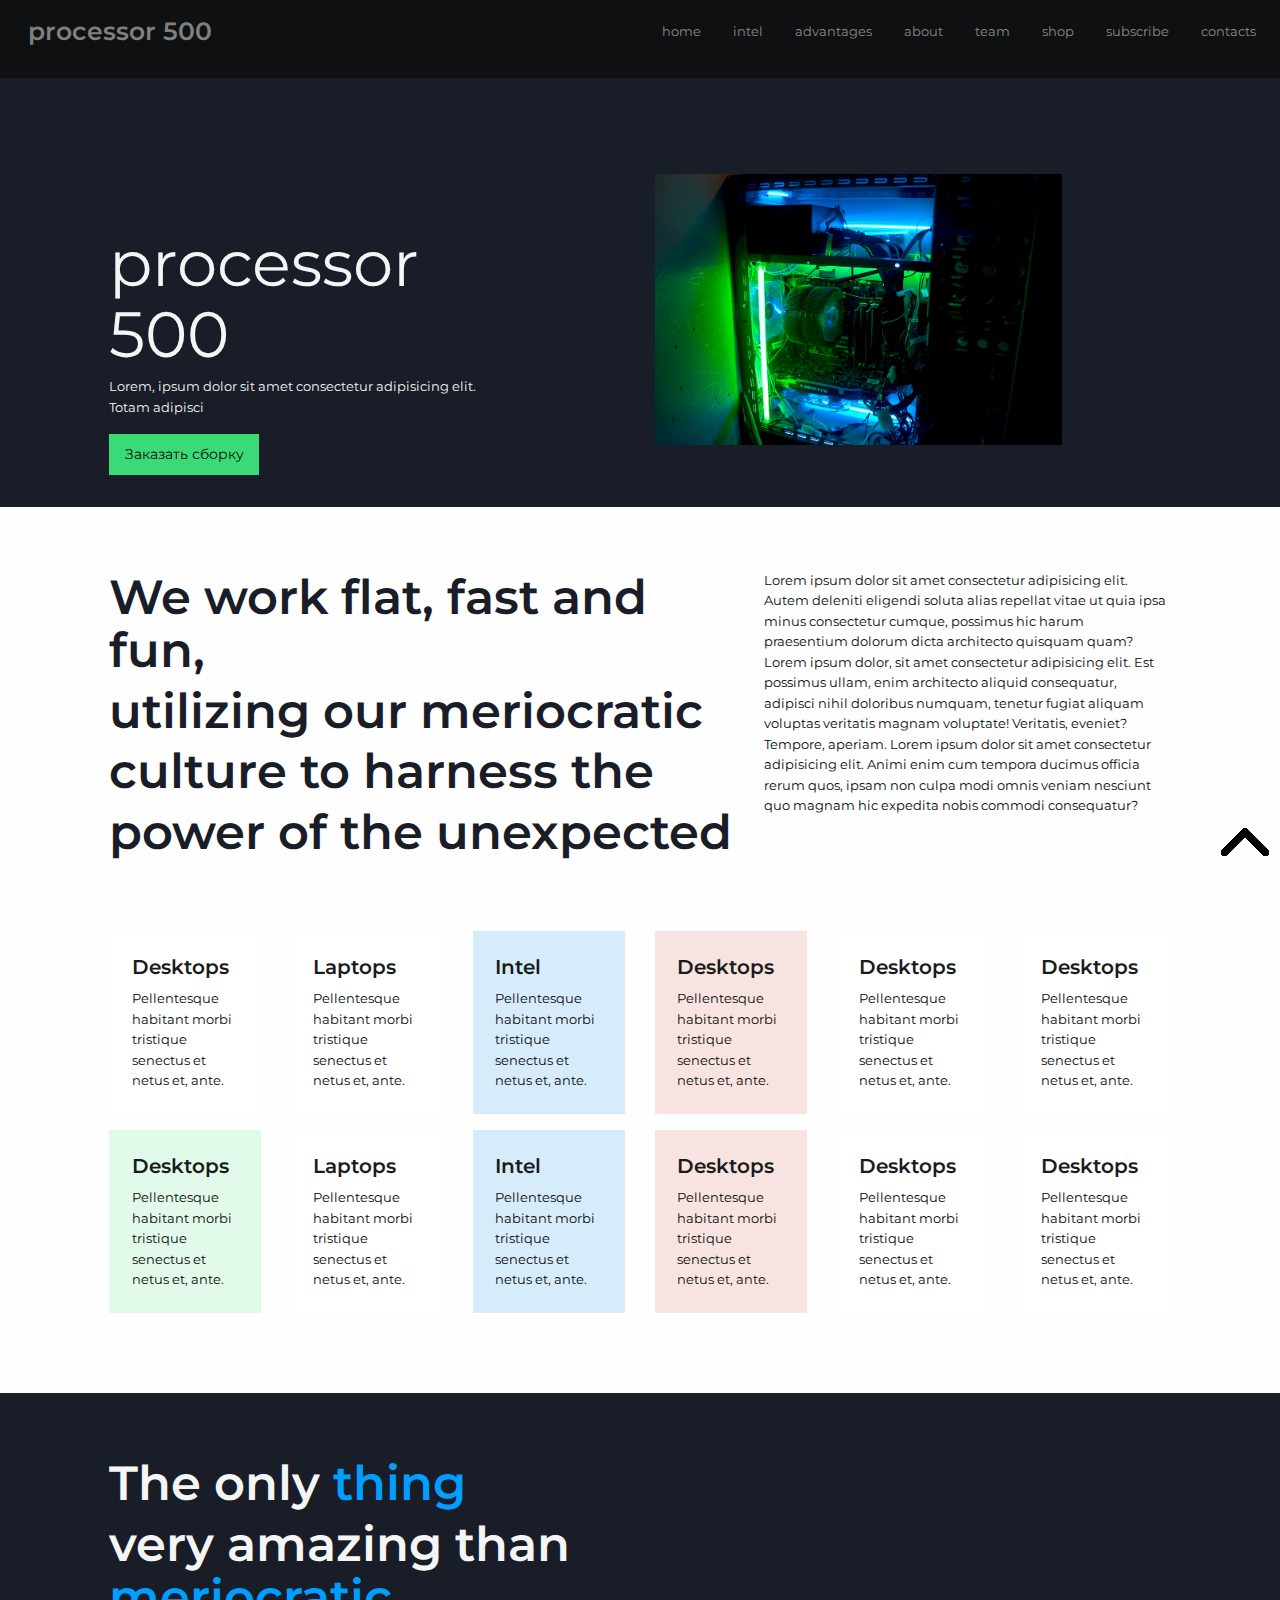
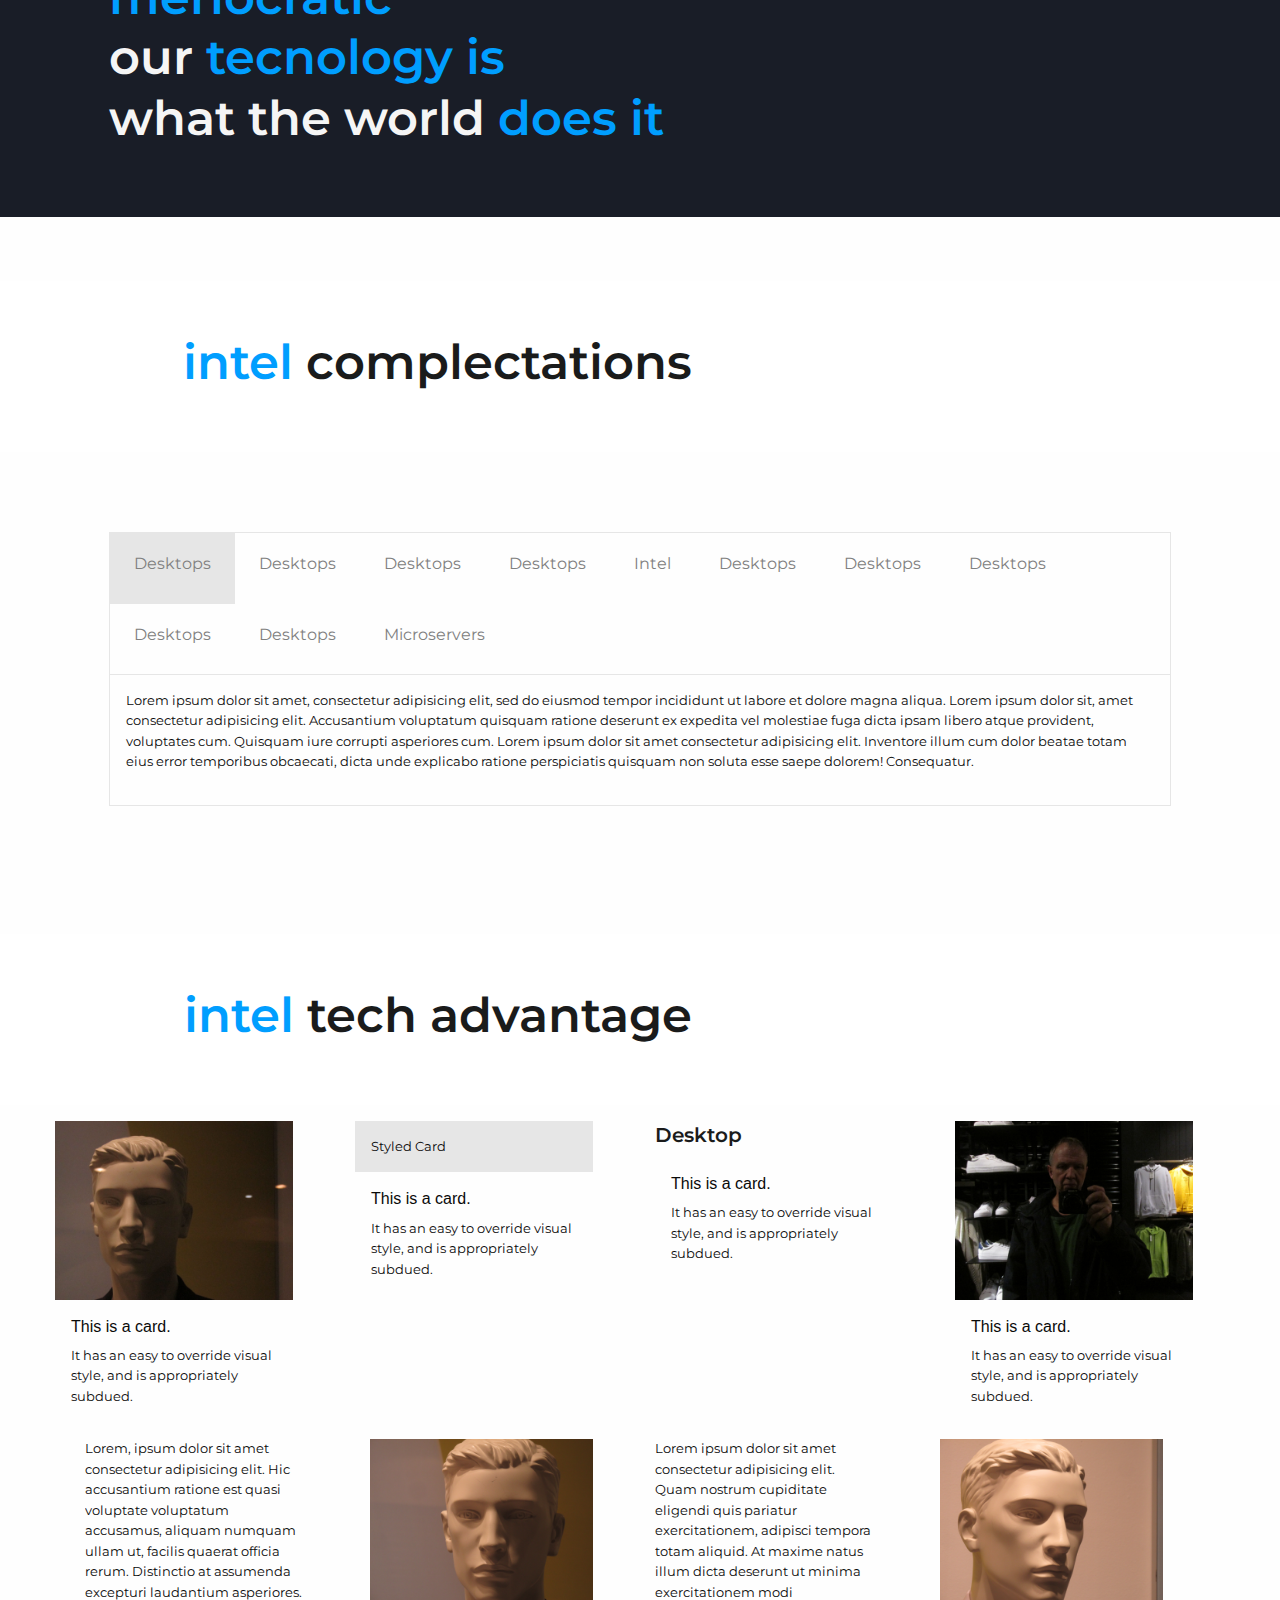
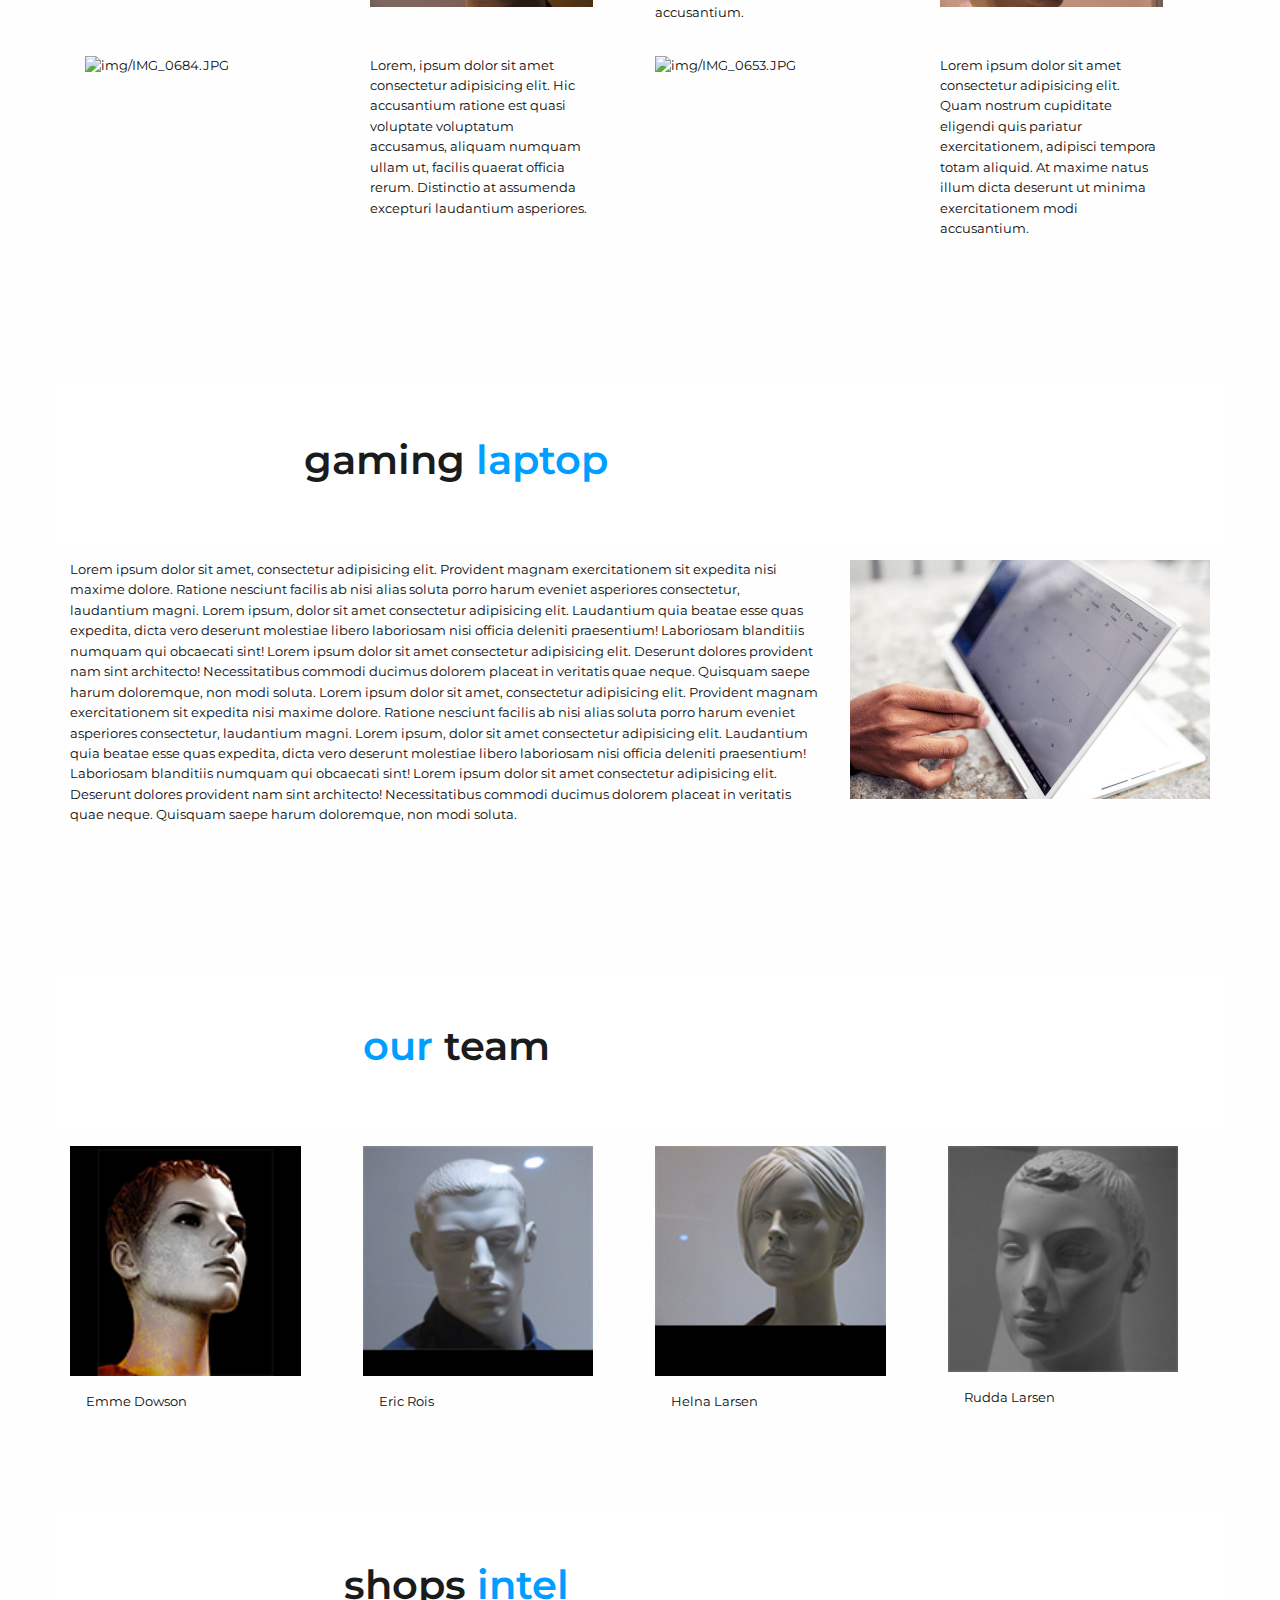
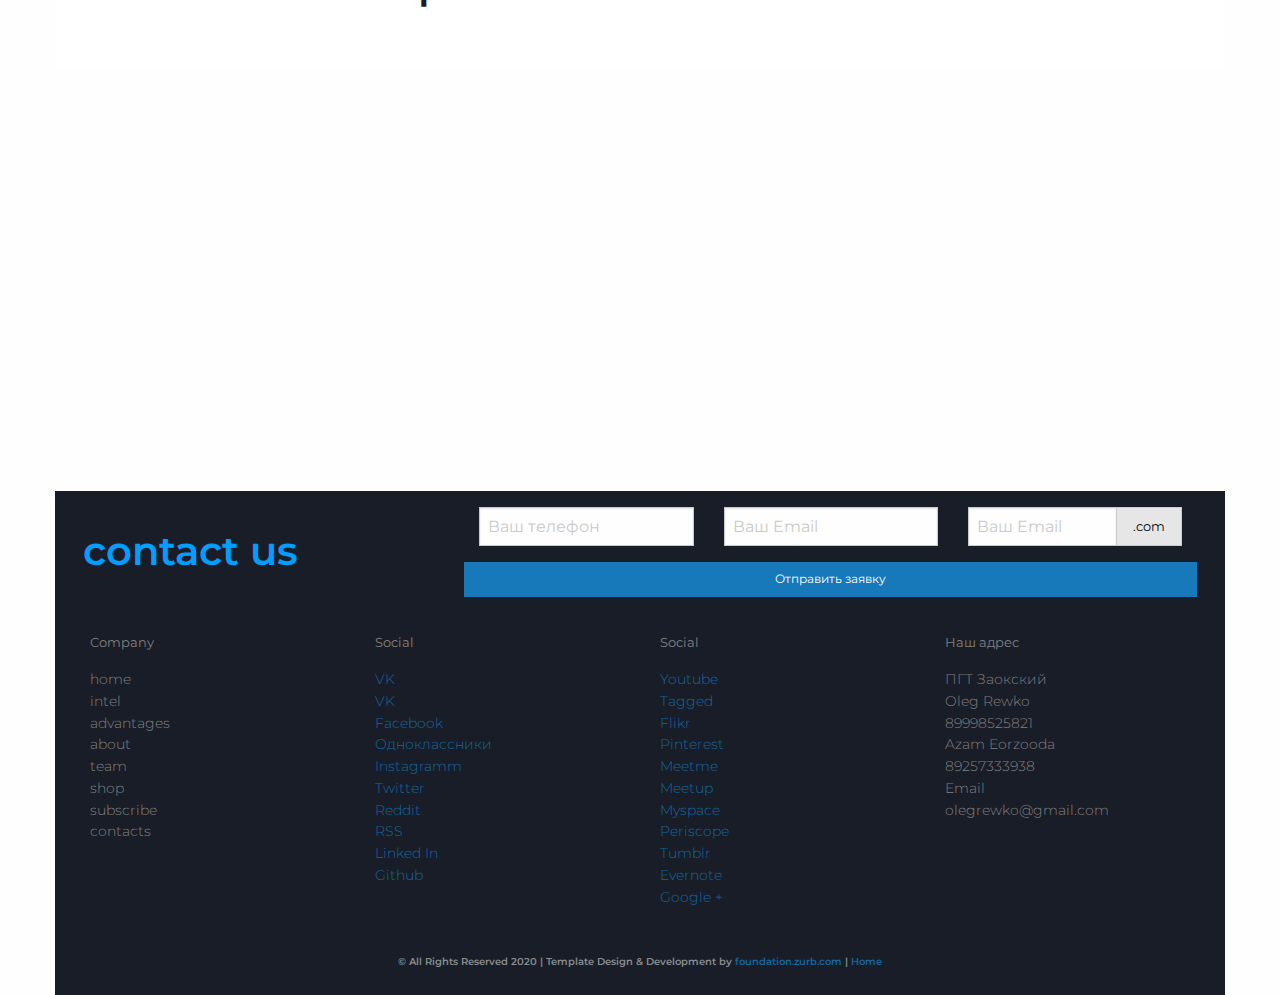
==== commit 11048e16: "23" ====
--- a/docs/index.html
+++ b/docs/index.html
@@ -8,7 +8,7 @@
 
 
   <meta charset="utf-8">
-  <title>dior600</title>
+  <title>processor500</title>
   <meta name="description" content="">
   <meta name="author" content="">
 
@@ -18,9 +18,9 @@
 
   <!-- FONT
   –––––––––––––––––––––––––––––––––––––––––––––––––– -->
-  <link
+  <!-- <link
     href="https://fonts.googleapis.com/css?family=Roboto Condensed:300,400,700,&amp;subset=cyrillic,cyrillic-ext,latin-ext"
-    rel="stylesheet" type="text/css">
+    rel="stylesheet" type="text/css"> -->
   <link
     href="https://fonts.googleapis.com/css?family=Montserrat:300,400,500,600,700&display=swap;subset=cyrillic,cyrillic-ext,latin-ext"
     rel="stylesheet">
@@ -47,7 +47,7 @@
         <ul>
 
           <li>
-            <h4 class="#">Dior 600 </h4>
+            <h4 class="grey">processor 500 </h4>
 
           </li>
 
@@ -58,282 +58,498 @@
       <div class="top-bar-right">
         <ul class="menu" data-magellan>
           <li><a class="subheader  " href="#home">
-              <p>Home</p>
+              <p>home</p>
             </a></li>
           <li><a class="subheader " href="#first">
-              <p>Woman</p>
+              <p>intel</p>
             </a></li>
           <li><a class="subheader " href="#third">
-              <p>Man</p>
+              <p>advantages</p>
             </a></li>
           <li><a class="subheader " href="#six">
-              <p>Teenage</p>
+              <p>about</p>
             </a></li>
           <li><a class="subheader " href="#seven">
-              <p>Team</p>
+              <p>team</p>
             </a></li>
           <li><a class="subheader " href="#seven01">
-              <p>Shop</p>
+              <p>shop</p>
             </a></li>
           <li><a class="subheader " href="#eight">
-              <p>Subscribe</p>
+              <p>subscribe</p>
             </a></li>
           <li><a class="subheader " href="#ten011">
-              <p>Contacts</p>
+              <p>contacts</p>
             </a></li>
         </ul>
       </div>
     </div>
   </div>
   <!--menu   -->
-  <div class="dummy"></div>
+  <div class="black">
+    <div class="grid-x grid-margin-x ">
+      <div class="cell medium-1 large-1  "></div>
+      <div class="cell medium-4 large-4 ">
+        <div class="dummy08"></div>
+        <h1 class="pr text-left grey6rem"></h1>
+        <h1 class="pr text-left grey6rem"> </h1>
+        <h1 class="pr text-left grey6rem ">/h1>
+        <h1 class="pr text-left grey6rem whitesmoke ">processor 500 </h1>
+        <div class="dummy04"></div>
+        <p class=" text-left  whitesmoke">Lorem, ipsum dolor sit amet consectetur adipisicing elit. Totam adipisci </p>
+        <div class="dummy04"></div>
+        <p><button class="button success " data-toggle="animatedModal10">Заказать сборку</button></p>
+
+        <div class="reveal" id="animatedModal10" data-reveal data-close-on-click="true" data-animation-in="spin-in"
+          data-animation-out="spin-out">
+          <h1 >Заказ принят!</h1>
+          <p class="lead">Условия договора прайслист описание сборки высылаем вам на почту</p>
+          <button class="close-button" data-close aria-label="Close reveal" type="button">
+            <span aria-hidden="true">&times;</span>
+          </button>
+        </div>
+        <!-- <a class="button  success " href="#">Заказать сборку</a> -->
+      </div>
+      <div class="cell medium-6 large-6 ">
+
+        <div class="grid-x grid-margin-x">
+          <div class="cell medium-1 large-2  "></div>
+          <div class="cell medium-8 large-8  ">
+            <div class="dummy06"></div>
+
+            <img src="img/pr.png" alt="img/pr.png">
+
+            <div class="dummy02"></div>
+          </div>
+          <div class="cell medium-1 large-2  "></div>
+        </div>
+      </div>
+    </div>
+    <div class="cell medium-1 large-1  "></div>
+  </div>
+  <div class="dummy04"></div>
+
+  </div>
+  <div class="dummy08"></div>
   <div class="grid-x grid-margin-x ">
     <div class="cell medium-1 large-1  "></div>
-    <div class="cell medium-10 large-10 ">
-      <!-- <h1 class="pr text-left grey10rem">Be-Reel</h1> -->
-    </div>
-    <div class="cell medium-1 large-1  "></div>
-  </div>
-  <!--    -->
-  <div class="grid-x grid-margin-x ">
-    <div class="cell medium-1 large-1  "></div>
-    <div class="cell medium-4 large-4 ">
-
-
-      <div class="dummy08"></div>
-
-      <h1 class="pr text-left grey6rem">Interested</h1>
-      <h1 class="pr text-left grey6rem">people </h1>
-      <h1 class="pr text-left grey6rem">make</h1>
-      <h1 class="pr text-left grey6rem">interested </h1>
-      <h1 class="pr text-left grey6rem">things</h1>
-
-    </div>
-    <div class="cell medium-6 large-6 "></div>
-    <div class="cell medium-1 large-1  "></div>
-  </div>
-  <div class="dummy08"></div>
-  <div class="grid-x grid-margin-x ">
-    <div class="cell medium-2 large-2  "></div>
-    <div class="cell medium-8 large-8  ">
+    <div class="cell medium-6 large-6  ">
       <h1 class="pr text-left grey5rem">We work flat, fast and fun,</h1>
       <h1 class="pr text-left grey5rem">utilizing our meriocratic </h1>
       <h1 class="pr text-left grey5rem">culture to harness the</h1>
       <h1 class="pr text-left grey5rem">power of the unexpected </h1>
     </div>
-    <div class="cell medium-2 large-2 "></div>
+    <div class="cell medium-4 large-4  ">
+      <p class="pr text-left ">Lorem ipsum dolor sit amet consectetur adipisicing elit. Autem deleniti eligendi soluta
+        alias repellat vitae ut quia ipsa minus consectetur cumque, possimus hic harum praesentium dolorum dicta
+        architecto quisquam quam?
+        Lorem ipsum dolor, sit amet consectetur adipisicing elit. Est possimus ullam, enim architecto aliquid
+        consequatur, adipisci nihil doloribus numquam, tenetur fugiat aliquam voluptas veritatis magnam voluptate!
+        Veritatis, eveniet? Tempore, aperiam.
+        Lorem ipsum dolor sit amet consectetur adipisicing elit. Animi enim cum tempora ducimus officia rerum quos,
+        ipsam non culpa modi omnis veniam nesciunt quo magnam hic expedita nobis commodi consequatur?
+      </p>
+
+    </div>
+    <div class="cell medium-1 large-1 "></div>
   </div>
   <!--img  -->
+  <div class="dummy08"></div>
   <div class="grid-x grid-margin-x ">
-    <div class="cell medium-2 large-2  "></div>
+    <div class="cell medium-1 large-1  "></div>
     <div class="cell medium-10 large-10  ">
-
-      <div class="grid-x grid-margin-x  ">
-        <div class="cell medium-2 large-2  ">
-          <h2 class="pr text-left grey6rem">d</h2>
-          <h2 class="pr text-left grey6rem">e </h2>
-          <h2 class="pr text-left grey6rem">s</h2>
-          <h2 class="pr text-left grey6rem">i </h2>
-          <h2 class="pr text-left grey6rem">g</h2>
-          <h2 class="pr text-left grey6rem">n</h2>
-        </div>
-        <div class="cell medium-8 large-8 ">
-          <img class="" src="img/rudda30.png" alt="img/rudda30.png">
-        </div>
-        <div class="cell medium-2 large-2 "></div>
-      </div>
-      <div class="cell medium-2 large-2 "></div>
-    </div>
-    
-  </div>
-
-    <!--img  -->
+      <div class="grid-x grid-margin-x" data-equalizer data-equalize-on="medium" id="test-eq">
+        <div class="cell medium-2">
+          <div class="callout " data-equalizer-watch>
+            <h5>Desktops</h5>
+            <p>Pellentesque habitant morbi tristique senectus et netus et, ante.</p>
+          </div>
+        </div>
+        <div class="cell medium-2">
+          <div class="callout " data-equalizer-watch>
+            <h5>Laptops</h5>
+            <p>Pellentesque habitant morbi tristique senectus et netus et, ante.</p>
+          </div>
+        </div>
+        <div class="cell medium-2">
+          <div class="callout primary" data-equalizer-watch>
+            <h5>Intel</h5>
+            <p>Pellentesque habitant morbi tristique senectus et netus et, ante.</p>
+            </div>
+        </div>
+      
+      <div class="cell medium-2">
+        <div class="callout alert" data-equalizer-watch>
+          <h5>Desktops</h5>
+          <p>Pellentesque habitant morbi tristique senectus et netus et, ante.</p>
+        </div>
+      </div>
+      <div class="cell medium-2">
+        <div class="callout" data-equalizer-watch>
+          <h5>Desktops</h5>
+          <p>Pellentesque habitant morbi tristique senectus et netus et, ante.</p>
+        </div>
+      </div>
+      <div class="cell medium-2">
+        <div class="callout" data-equalizer-watch>
+          <h5>Desktops</h5>
+          <p>Pellentesque habitant morbi tristique senectus et netus et, ante.</p>
+        </div>
+      </div>
+    </div>
+  </div>
+  </div>
+  <div class="cell medium-1 large-1 "></div>
+  </div>
+  </div>
+  <div class="grid-x grid-margin-x ">
+    <div class="cell medium-1 large-1  "></div>
+    <div class="cell medium-10 large-10  ">
+      <div class="grid-x grid-margin-x" data-equalizer data-equalize-on="medium" id="test-eq">
+        <div class="cell medium-2">
+          <div class="callout success" data-equalizer-watch>
+            <h5>Desktops</h5>
+            <p>Pellentesque habitant morbi tristique senectus et netus et, ante.</p>
+          </div>
+        </div>
+        <div class="cell medium-2">
+          <div class="callout " data-equalizer-watch>
+            <h5>Laptops</h5>
+            <p>Pellentesque habitant morbi tristique senectus et netus et, ante.</p>
+          </div>
+        </div>
+        <div class="cell medium-2">
+          <div class="callout primary" data-equalizer-watch>
+            <h5>Intel</h5>
+            <p>Pellentesque habitant morbi tristique senectus et netus et, ante.</p>
+            </div>
+        </div>
+      
+      <div class="cell medium-2">
+        <div class="callout alert" data-equalizer-watch>
+          <h5>Desktops</h5>
+          <p>Pellentesque habitant morbi tristique senectus et netus et, ante.</p>
+        </div>
+      </div>
+      <div class="cell medium-2">
+        <div class="callout" data-equalizer-watch>
+          <h5>Desktops</h5>
+          <p>Pellentesque habitant morbi tristique senectus et netus et, ante.</p>
+        </div>
+      </div>
+      <div class="cell medium-2 success">
+        <div class="callout" data-equalizer-watch>
+          <h5>Desktops</h5>
+          <p>Pellentesque habitant morbi tristique senectus et netus et, ante.</p>
+        </div>
+      </div>
+    </div>
+  </div>
+  </div>
+  <div class="cell medium-1 large-1 "></div>
+  </div>
+  </div>
+  <div class="dummy08"></div>
+  <!--complectatins  -->
+  <!-- <div class="dummy08"></div>
+  <div class="grid-x grid-margin-x ">
+    <div class="cell medium-1 large-1  "></div>
+    <div class="cell medium-10 large-10  ">
+
+  <ul class="tabs" data-active-collapse="true" data-tabs id="collapsing-tabs">
+    <li class="tabs-title is-active"><a href="#panel1c" aria-selected="true"><h6 class="grey">Desktops</h6></a></li>
+    <li class="tabs-title"><a href="#panel2c"><h6 class="grey">Desktops</h6></h6></a></li>
+    <li class="tabs-title"><a href="#panel3c"><h6 class="grey">Desktops</h6></h6></a></li>
+    <li class="tabs-title"><a href="#panel4c"><h6 class="grey">Desktops</h6></h6></a></li>
+    <li class="tabs-title"><a href="#panel2c"><h6 class="grey">Intel</h6></a></li>
+    <li class="tabs-title"><a href="#panel3c"><h6 class="grey">Desktops</h6></h6></a></li>
+    <li class="tabs-title"><a href="#panel4c"><h6 class="grey">Desktops</h6></a></li>
+    <li class="tabs-title"><a href="#panel2c"><h6 class="grey">Desktops</h6></a></li>
+    <li class="tabs-title"><a href="#panel3c"><h6 class="grey">Desktops</h6></a></li>
+    <li class="tabs-title"><a href="#panel4c"><h6 class="grey">Desktops</h6></a></li>
+   
+    <li class="tabs-title"><a href="#panel4c"><h6 class="grey">Microservers</h6></a></li>
+  </ul>
+  
+  <div class="tabs-content" data-tabs-content="collapsing-tabs">
+    <div class="tabs-panel is-active" id="panel1c">
+      <p>Lorem ipsum dolor sit amet, consectetur adipisicing elit, sed do eiusmod tempor incididunt ut labore et dolore magna aliqua.
+        Lorem ipsum dolor sit, amet consectetur adipisicing elit. Accusantium voluptatum quisquam ratione deserunt ex expedita vel molestiae fuga dicta ipsam libero atque provident, voluptates cum. Quisquam iure corrupti asperiores cum.
+        Lorem ipsum dolor sit amet consectetur adipisicing elit. Inventore illum cum dolor beatae totam eius error temporibus obcaecati, dicta unde explicabo ratione perspiciatis quisquam non soluta esse saepe dolorem! Consequatur.
+      </p>
+    </div>
+    <div class="tabs-panel" id="panel2c">
+      <p>Vivamus hendrerit arcu sed erat molestie vehicula. Sed auctor neque eu tellus rhoncus ut eleifend nibh porttitor. Ut in nulla enim. Phasellus molestie magna non est bibendum non venenatis nisl tempor. Suspendisse dictum feugiat nisl ut dapibus.</p>
+    </div>
+    <div class="tabs-panel" id="panel3c">
+      <p>Lorem ipsum dolor sit amet, consectetur adipisicing elit, sed do eiusmod tempor incididunt ut labore et dolore magna aliqua.
+        Lorem ipsum dolor sit amet consectetur adipisicing elit. Illum aut quibusdam consectetur ipsam, impedit quam, eaque ut odit nostrum recusandae aspernatur dignissimos porro facilis voluptates. Nam iste ipsam veritatis officia?
+      </p>
+    </div>
+    <div class="tabs-panel" id="panel4c">
+      <p>Lorem ipsum dolor sit amet, consectetur adipisicing elit, sed do eiusmod tempor incididunt ut labore et dolore magna aliqua.</p>
+    </div>
+  </div>
+
+</div>
+  <div class="cell medium-1 large-1  "></div>
+</div> -->
+<!-- complectations -->
+
+<div class="grid-x grid-margin-x black">
+  <div class="cell medium-1 large-1  "></div>
+  <div class="cell medium-6 large-6  ">
     <div class="dummy08"></div>
-    <!-- section -->
-    <section id="first" data-magellan-target="first">
-      <div class="dummy08"></div>
-      <div class="clearfix large callout text-center">
-        <div class="grid-x grid-margin-x">
-          <div class="cell medium-8 large-8">
-            <h2 class="logotext ">Woman</h2>
-          </div>
-          <div class="cell medium-4 large-4"></div>
-        </div>
-      </div>
-    </section>
-    <!-- section -->
-    <div class="dummy02"></div>
-    <div class="dummy02"></div>
-    <div class="grid-container">
-      <div class="grid-x grid-margin-x ">
-        <div class="cell medium-0 large-0"></div>
-        <div class="cell medium-12 large-12">
-          <div class="grid-x grid-padding-x small-up-1 medium-up-2 large-up-4">
-            <div class="cell ">
-              <div class="card ">
-                <p class="text-left">Lorem ipsum dolor sit amet consectetur adipisicing elit. Ratione libero magnam ab
-                  accusamus voluptatem doloribus dolor perferendis officia quaerat ducimus aut tempore doloremque
-                  assumenda quidem sunt voluptates deleniti, facere aperiam?
-                  Lorem ipsum dolor sit amet consectetur adipisicing elit. Aliquid in iste maiores recusandae itaque,
-                  provident quibusdam harum laudantium a assumenda cumque repellendus aspernatur ipsam suscipit beatae
-                  iure culpa delectus facilis?
-                </p>
-              </div>
-            </div>
-            <div class="cell">
-              <div class="card  ">
-                <img src="img/IMG_0904.jpg" alt="img/IMG_0904.jpg">
-                <div class="dummy"></div>
-                <img src="img/IMG_0903.jpg" alt="img/IMG_0903.jpg">
-              </div>
-            </div>
-            <div class="cell ">
-              <div class="card ">
-                <p class="text-left">Lorem ipsum dolor sit amet consectetur adipisicing elit. Architecto sequi cumque
-                  magni consequatur, labore voluptatibus molestiae eius. Deserunt itaque sapiente doloremque odio sit,
-                  maiores perspiciatis consectetur natus ipsa quas aliquid.
-                  Lorem ipsum dolor sit amet consectetur adipisicing elit. Ipsam, quam! Voluptatibus, saepe ea. Iusto
-                  aperiam harum velit eius vel nemo unde, quas ipsam consequatur! Nam quidem exercitationem porro odio
-                  nulla?
-                </p>
-              </div>
-            </div>
-            <div class="cell">
-              <div class="card">
-                <img src="img/IMG_0923.jpg" alt="img/IMG_0923.jpg">
-                <div class="dummy"></div>
-                <img src="img/IMG_0850.jpg" alt="img/IMG_0850.jpg">
-              </div>
-            </div>
-          </div>
-        </div>
-        <div class="cell medium-0 large-0"></div>
-      </div>
-    </div>
-    <div class="dummy02"></div>
-
-    <div class="grid-container">
-      <div class="grid-x grid-margin-x ">
-        <div class="cell medium-0 large-0"></div>
-        <div class="cell medium-12 large-12">
-          <div class="grid-x grid-padding-x small-up-1 medium-up-2 large-up-4">
-            <div class="cell ">
-              <div class="card ">
-                <img src="img/IMG_0660.jpg" alt="img/IMG_0660.jpg">
-              </div>
-            </div>
-            <div class="cell">
-              <div class="card  ">
-                <p class="text-left">Lorem ipsum dolor sit amet consectetur adipisicing elit. Ratione libero magnam ab
-                  accusamus voluptatem doloribus dolor perferendis officia quaerat ducimus aut tempore doloremque
-                  assumenda quidem sunt voluptates deleniti, facere aperiam?
-
-                </p>
-              </div>
-            </div>
-            <div class="cell ">
-              <div class="card ">
-                <img src="img/face.png" alt="img/face.jpg">
-              </div>
-            </div>
-            <div class="cell">
-              <div class="card">
-                <p class="text-left">Lorem ipsum dolor sit amet consectetur adipisicing elit. Architecto sequi cumque
-                  magni consequatur, labore voluptatibus molestiae eius. Deserunt itaque sapiente doloremque odio sit,
-                  maiores perspiciatis consectetur natus ipsa quas aliquid.
-                  Nam quidem exercitationem porro odio nulla?
-                </p>
-              </div>
-            </div>
-          </div>
-        </div>
-        <div class="cell medium-0 large-0"></div>
-      </div>
-    </div>
-    <div class="dummy02"></div>
-    <div class="grid-container">
-      <div class="grid-x grid-margin-x ">
-        <div class="cell medium-12 large-12">
-          <div class="grid-x grid-padding-x small-up-1 medium-up-2 large-up-4">
-            <div class="cell ">
-              <div class="card ">
-                <img src="img/s12.JPG" alt="img/s12.JPG">
-              </div>
-            </div>
-            <div class="cell">
-              <div class="card ">
-                <img src="img/s13.JPG" alt="img/s13.JPG">
-              </div>
-            </div>
-            <div class="cell ">
-              <div class="card ">
-                <img src="img/s15.jpg" alt="img/s15.JPG">
-              </div>
-            </div>
-            <div class="cell">
-              <div class="card">
-                <img src="img/s16.JPG" alt="img/s16.JPG">
-              </div>
-            </div>
-          </div>
-        </div>
-      </div>
-    </div>
-
+    <h1 class="pr text-left grey5rem whitesmoke">The only <span class="blue">thing</span> </h1>
+    <h1 class="pr text-left grey5rem whitesmoke">very amazing than <span class="blue">meriocratic</span> </h1>
+    <h1 class="pr text-left grey5rem whitesmoke">our <span class="blue">tecnology is</span></h1>
+    <h1 class="pr text-left grey5rem whitesmoke">what the world <span class="blue">does it</span> </h1>
     <div class="dummy08"></div>
-
-    <section id="third" data-magellan-target="third">
-      <div class="dummy08"></div>
-      <div class="clearfix large callout text-center">
-        <div class="grid-x grid-margin-x">
-          <div class="cell medium-8 large-8">
-            <h2 class="logotext">Man</h2>
-          </div>
-          <div class="cell medium-4 large-4"></div>
-        </div>
-      </div>
-    </section>
-<!-- Styled Card -->
-<div class="grid-container">
-  <div class="grid-x grid-margin-x">
-    <div class="cell medium-4 large-4">
-    <div class="radius bordered  card">
-      <img src="img/IMG_1115.jpg">
-      <!-- <div class="card-divider">
+  </div>
+  <div class="cell medium-4 large-4  "></div>
+</div>  
+  <!-- section -->
+  <section id="first" data-magellan-target="first">
+    <div class="dummy08"></div>
+    <div class="clearfix large callout text-center">
+      <div class="grid-x grid-margin-x">
+        <div class="cell medium-8 large-8">
+          <h1 class="logotext "><span class="blue">intel </span> complectations</h1>
+        </div>
+        <div class="cell medium-4 large-4"></div>
+      </div>
+    </div>
+  </section>
+  <!-- section -->
+  <div class="dummy02"></div>
+  <div class="dummy02"></div>
+
+ 
+  <div class="grid-x grid-margin-x ">
+    <div class="cell medium-1 large-1  "></div>
+    <div class="cell medium-10 large-10  ">
+
+  <ul class="tabs" data-active-collapse="true" data-tabs id="collapsing-tabs">
+    <li class="tabs-title is-active"><a href="#panel1c" aria-selected="true"><h6 class="grey">Desktops</h6></a></li>
+    <li class="tabs-title"><a href="#panel2c"><h6 class="grey">Desktops</h6></h6></a></li>
+    <li class="tabs-title"><a href="#panel3c"><h6 class="grey">Desktops</h6></h6></a></li>
+    <li class="tabs-title"><a href="#panel4c"><h6 class="grey">Desktops</h6></h6></a></li>
+    <li class="tabs-title"><a href="#panel2c"><h6 class="grey">Intel</h6></a></li>
+    <li class="tabs-title"><a href="#panel3c"><h6 class="grey">Desktops</h6></h6></a></li>
+    <li class="tabs-title"><a href="#panel4c"><h6 class="grey">Desktops</h6></a></li>
+    <li class="tabs-title"><a href="#panel2c"><h6 class="grey">Desktops</h6></a></li>
+    <li class="tabs-title"><a href="#panel3c"><h6 class="grey">Desktops</h6></a></li>
+    <li class="tabs-title"><a href="#panel4c"><h6 class="grey">Desktops</h6></a></li>
+   
+    <li class="tabs-title"><a href="#panel4c"><h6 class="grey">Microservers</h6></a></li>
+  </ul>
+  
+  <div class="tabs-content" data-tabs-content="collapsing-tabs">
+    <div class="tabs-panel is-active" id="panel1c">
+      <p>Lorem ipsum dolor sit amet, consectetur adipisicing elit, sed do eiusmod tempor incididunt ut labore et dolore magna aliqua.
+        Lorem ipsum dolor sit, amet consectetur adipisicing elit. Accusantium voluptatum quisquam ratione deserunt ex expedita vel molestiae fuga dicta ipsam libero atque provident, voluptates cum. Quisquam iure corrupti asperiores cum.
+        Lorem ipsum dolor sit amet consectetur adipisicing elit. Inventore illum cum dolor beatae totam eius error temporibus obcaecati, dicta unde explicabo ratione perspiciatis quisquam non soluta esse saepe dolorem! Consequatur.
+      </p>
+    </div>
+    <div class="tabs-panel" id="panel2c">
+      <p>Vivamus hendrerit arcu sed erat molestie vehicula. Sed auctor neque eu tellus rhoncus ut eleifend nibh porttitor. Ut in nulla enim. Phasellus molestie magna non est bibendum non venenatis nisl tempor. Suspendisse dictum feugiat nisl ut dapibus.</p>
+    </div>
+    <div class="tabs-panel" id="panel3c">
+      <p>Lorem ipsum dolor sit amet, consectetur adipisicing elit, sed do eiusmod tempor incididunt ut labore et dolore magna aliqua.
+        Lorem ipsum dolor sit amet consectetur adipisicing elit. Illum aut quibusdam consectetur ipsam, impedit quam, eaque ut odit nostrum recusandae aspernatur dignissimos porro facilis voluptates. Nam iste ipsam veritatis officia?
+      </p>
+    </div>
+    <div class="tabs-panel" id="panel4c">
+      <p>Lorem ipsum dolor sit amet, consectetur adipisicing elit, sed do eiusmod tempor incididunt ut labore et dolore magna aliqua.</p>
+    </div>
+  </div>
+
+</div>
+  <div class="cell medium-1 large-1  "></div>
+</div>
+<!--  -->
+  <!-- <div class="grid-container">
+    <div class="grid-x grid-margin-x ">
+      <div class="cell medium-0 large-0"></div>
+      <div class="cell medium-12 large-12">
+        <div class="grid-x grid-padding-x small-up-1 medium-up-2 large-up-4">
+          <div class="cell ">
+            <div class="card ">
+              <p class="text-left">Lorem ipsum dolor sit amet consectetur adipisicing elit. Ratione libero magnam ab
+                accusamus voluptatem doloribus dolor perferendis officia quaerat ducimus aut tempore doloremque
+                assumenda quidem sunt voluptates deleniti, facere aperiam?
+                Lorem ipsum dolor sit amet consectetur adipisicing elit. Aliquid in iste maiores recusandae itaque,
+                provident quibusdam harum laudantium a assumenda cumque repellendus aspernatur ipsam suscipit beatae
+                iure culpa delectus facilis?
+              </p>
+            </div>
+          </div>
+          <div class="cell">
+            <div class="card  ">
+              <img src="img/IMG_0904.jpg" alt="img/IMG_0904.jpg">
+              <div class="dummy"></div>
+              <img src="img/IMG_0903.jpg" alt="img/IMG_0903.jpg">
+            </div>
+          </div>
+          <div class="cell ">
+            <div class="card ">
+              <p class="text-left">Lorem ipsum dolor sit amet consectetur adipisicing elit. Architecto sequi cumque
+                magni consequatur, labore voluptatibus molestiae eius. Deserunt itaque sapiente doloremque odio sit,
+                maiores perspiciatis consectetur natus ipsa quas aliquid.
+                Lorem ipsum dolor sit amet consectetur adipisicing elit. Ipsam, quam! Voluptatibus, saepe ea. Iusto
+                aperiam harum velit eius vel nemo unde, quas ipsam consequatur! Nam quidem exercitationem porro odio
+                nulla?
+              </p>
+            </div>
+          </div>
+          <div class="cell">
+            <div class="card">
+              <img src="img/IMG_0923.jpg" alt="img/IMG_0923.jpg">
+              <div class="dummy"></div>
+              <img src="img/IMG_0850.jpg" alt="img/IMG_0850.jpg">
+            </div>
+          </div>
+        </div>
+      </div>
+      <div class="cell medium-0 large-0"></div>
+    </div>
+  </div>
+  <div class="dummy02"></div>
+
+  <div class="grid-container">
+    <div class="grid-x grid-margin-x ">
+      <div class="cell medium-0 large-0"></div>
+      <div class="cell medium-12 large-12">
+        <div class="grid-x grid-padding-x small-up-1 medium-up-2 large-up-4">
+          <div class="cell ">
+            <div class="card ">
+              <img src="img/IMG_0660.jpg" alt="img/IMG_0660.jpg">
+            </div>
+          </div>
+          <div class="cell">
+            <div class="card  ">
+              <p class="text-left">Lorem ipsum dolor sit amet consectetur adipisicing elit. Ratione libero magnam ab
+                accusamus voluptatem doloribus dolor perferendis officia quaerat ducimus aut tempore doloremque
+                assumenda quidem sunt voluptates deleniti, facere aperiam?
+
+              </p>
+            </div>
+          </div>
+          <div class="cell ">
+            <div class="card ">
+              <img src="img/face.png" alt="img/face.jpg">
+            </div>
+          </div>
+          <div class="cell">
+            <div class="card">
+              <p class="text-left">Lorem ipsum dolor sit amet consectetur adipisicing elit. Architecto sequi cumque
+                magni consequatur, labore voluptatibus molestiae eius. Deserunt itaque sapiente doloremque odio sit,
+                maiores perspiciatis consectetur natus ipsa quas aliquid.
+                Nam quidem exercitationem porro odio nulla?
+              </p>
+            </div>
+          </div>
+        </div>
+      </div>
+      <div class="cell medium-0 large-0"></div>
+    </div>
+  </div>
+  <div class="dummy02"></div>
+  <div class="grid-container">
+    <div class="grid-x grid-margin-x ">
+      <div class="cell medium-12 large-12">
+        <div class="grid-x grid-padding-x small-up-1 medium-up-2 large-up-4">
+          <div class="cell ">
+            <div class="card ">
+              <img src="img/s12.JPG" alt="img/s12.JPG">
+            </div>
+          </div>
+          <div class="cell">
+            <div class="card ">
+              <img src="img/s13.JPG" alt="img/s13.JPG">
+            </div>
+          </div>
+          <div class="cell ">
+            <div class="card ">
+              <img src="img/s15.jpg" alt="img/s15.JPG">
+            </div>
+          </div>
+          <div class="cell">
+            <div class="card">
+              <img src="img/s16.JPG" alt="img/s16.JPG">
+            </div>
+          </div>
+        </div>
+      </div>
+    </div>
+  </div> -->
+
+  <div class="dummy08"></div>
+
+  <section id="third" data-magellan-target="third">
+    <div class="dummy08"></div>
+    <div class="clearfix large callout text-center">
+      <div class="grid-x grid-margin-x">
+        <div class="cell medium-8 large-8">
+          <h1 class="logotext "><span class="blue">intel</span> tech advantage</h1>
+        </div>
+        <div class="cell medium-4 large-4"></div>
+      </div>
+    </div>
+  </section>
+  <!-- Styled Card -->
+  <div class="grid-container">
+    <div class="grid-x grid-margin-x">
+      <div class="cell medium-3 large-3">
+        <div class="radius bordered  card">
+          <img src="img/IMG_1115.jpg">
+          <!-- <div class="card-divider">
         Styled Card
       </div> -->
-      <div class="card-section">
-        <h6>This is a card.</h6>
-        <p>It has an easy to override visual style, and is appropriately subdued.</p>
-      </div>
-    </div>
-    </div>
-    <div class="cell medium-4 large-4">  
-    <div class="radius bordered card">
-      <img src="img/IMG_1118.jpg">
-      <!-- <div class="card-divider">
+          <div class="card-section">
+            <h6>This is a card.</h6>
+            <p>It has an easy to override visual style, and is appropriately subdued.</p>
+          </div>
+        </div>
+      </div>
+      <div class="cell medium-3 large-3">
+        <div class="radius bordered card">
+          <!-- <img src="img/IMG_1118.jpg"> -->
+          <div class="card-divider">
+            Styled Card
+          </div>
+          <div class="card-section">
+            <h6>This is a card.</h6>
+            <p>It has an easy to override visual style, and is appropriately subdued.</p>
+          </div>
+        </div>
+      </div>
+      <div class="cell medium-3 large-3">
+        <div class="radius bordered card">
+          <!-- <img src="img/IMG_1118.jpg"> -->
+          <div class="#">
+            <h5>Desktop</h5>
+          </div>
+          <div class="card-section">
+            <h6>This is a card.</h6>
+            <p>It has an easy to override visual style, and is appropriately subdued.</p>
+          </div>
+        </div>
+      </div>
+      <div class="cell medium-3 large-3">
+        <div class="radius bordered  card">
+          <img src="img/s08.jpg">
+          <!-- <div class="card-divider">
         Styled Card
       </div> -->
-      <div class="card-section">
-        <h6>This is a card.</h6>
-        <p>It has an easy to override visual style, and is appropriately subdued.</p>
-      </div>
-    </div>
-  </div> 
-    <div class="cell medium-4 large-4">
-    <div class="radius bordered  card">
-      <img src="img/s08.jpg">
-      <!-- <div class="card-divider">
-        Styled Card
-      </div> -->
-      <div class="card-section">
-        <h6>This is a card.</h6>
-        <p>It has an easy to override visual style, and is appropriately subdued.</p>
-      </div>
-    </div>
-  </div> 
-</div>    
-<!-- Styled Card -->
+          <div class="card-section">
+            <h6>This is a card.</h6>
+            <p>It has an easy to override visual style, and is appropriately subdued.</p>
+          </div>
+        </div>
+      </div>
+    </div>
+    <!-- Styled Card -->
     <div class="grid-container">
       <div class="grid-x grid-margin-x ">
         <div class="cell medium-12 large-12">
@@ -416,7 +632,7 @@
         <div class="grid-x grid-margin-x">
 
           <div class="cell medium-8 large-8">
-            <h2 class="logotext">Teenage</h2>
+            <h2 class="logotext">gaming <span class="blue">laptop</span></h2>
           </div>
           <div class="cell medium-4 large-4"></div>
         </div>
@@ -449,7 +665,7 @@
             modi soluta.
           </p>
         </div>
-        <div class="cell medium-4 large-4"><img src="img/teen.png" alt="img/teen.png" style="width: 600px;"></div>
+        <div class="cell medium-4 large-4"><img src="img/sc218.jpg" alt="img/sc218.jpg" style="width: 600px;"></div>
       </div>
     </div>
     <div class="dummy08"></div>
@@ -463,7 +679,7 @@
       <div class="clearfix large callout text-center">
         <div class="grid-x grid-margin-x">
           <div class="cell medium-8 large-8">
-            <h2 class="logotext">Team</h2>
+            <h2 class="logotext"><span class="blue"> our</span> team</h2>
           </div>
           <div class="cell medium-4 large-4"></div>
         </div>
@@ -530,14 +746,12 @@
 
       </div>
     </div>
-
-
     <section id="seven01" data-magellan-target="seven01">
       <div class="dummy08"></div>
       <div class="clearfix large callout text-center">
         <div class="grid-x grid-margin-x">
           <div class="cell medium-8 large-8">
-            <h2 class="logotext">Shops</h2>
+            <h2 class="logotext">shops <span class="blue">intel</span></h2>
           </div>
           <div class="cell medium-4 large-4"></div>
         </div>
@@ -552,8 +766,9 @@
 
         <iframe
           src="https://www.google.com/maps/embed?pb=!1m18!1m12!1m3!1d2669.822174089799!2d37.61030017050038!3d55.757739672412825!2m3!1f0!2f0!3f0!3m2!1i1024!2i768!4f13.1!3m3!1m2!1s0x46b54a454f72f4ff%3A0x923352d5be7df67b!2z0KLQstC10YDRgdC60LDRjyDRg9C7LiwgNSwg0JzQvtGB0LrQstCwLCDQoNC-0YHRgdC40Y8sIDEyNTAwOQ!5e0!3m2!1sru!2sua!4v1596189839076!5m2!1sru!2sua"
-          width="1200" height="400" frameborder="0" style="border:0;" allowfullscreen="" aria-hidden="false"
-          tabindex="0"></iframe>
+          width="100%" height="400" frameborder="0" style="border:0;" allowfullscreen="" aria-hidden="false"
+          tabindex="0">
+        </iframe>
       </div>
     </section>
 
@@ -567,35 +782,28 @@
         <div class="cell medium-4 large-4"></div>
       </div>
     </div>
-  </section> -->
-    <div class="dummy08"></div>
-    <section id="eight" data-magellan-target="eight" class="yellow">
+  </section>   -->
+  <!-- <div class="grid-x  black"> -->
+    
+    <div id="eight" data-magellan-target="eight" class="grid-x  black" >
       <div class="grid-container">
         <div class="grid-x grid-margin-x ">
-
           <div class="cell medium-4 large-4 ">
             <div class="dummy02"></div>
-            <h2 class="logotext  text-left">Subscribe</h2>
-
+            <h2 class="logotext"><span class="blue">contact us</span></h2>
           </div>
           <div class="cell medium-8 large-8">
             <div class="dummy"></div>
-            <!-- <label for="exampleFileUpload" class=" button secondary  small expanded ">Upload File</label>
-          <input type="file" id="exampleFileUpload" class="show-for-sr"> -->
             <form>
-
               <div class="grid-x grid-padding-x">
                 <div class="large-4 medium-4 cell">
-
                   <input type="text" placeholder="Ваш телефон" />
                 </div>
                 <div class="large-4 medium-4 cell">
-
                   <input type="text" placeholder="Ваш Email" />
                 </div>
                 <div class="large-4 medium-4 cell">
                   <div class="grid-x">
-
                     <div class="input-group">
                       <input type="text" placeholder="Ваш Email" class="input-group-field" />
                       <span class="input-group-label">.com</span>
@@ -603,18 +811,16 @@
                   </div>
                 </div>
               </div>
-
-              <a class=" button secondary small expanded  " href="#">Отправить заявку</a>
+              <a class=" button primary small expanded  " href="#">Отправить заявку</a>
           </div>
           </form>
-
-
+        </div>
         </div>
         <div class="cell medium-0 large-0  "></div>
-
-      </div>
-  </div>
-  </section>
+      </div>
+    
+  <!-- </div>   -->
+  
   <footer class="footer black">
     <div class="grid-container ">
       <div class="grid-x tiny-footer-footer">
@@ -624,14 +830,14 @@
               <li>
                 <p class="grey">Company</p>
               </li>
-              <li><a class=" grey" href="#home">Home</a></li>
-              <li><a class=" grey" href="#first">Woman</a></li>
-              <li><a class=" grey" href="#third">Man</a></li>
-              <li><a class=" grey" href="#six">Teenage</a></li>
-              <li><a class=" grey" href="#seven">Team</a></li>
-              <li><a class=" grey" href="#seven01">Shop</a></li>
-              <li><a class=" grey" href="#eight">Subscribe</a></li>
-              <li><a class=" grey" href="#ten011">Contacts</a></li>
+              <li><a class=" grey" href="#home">home</a></li>
+              <li><a class=" grey" href="#first">intel</a></li>
+              <li><a class=" grey" href="#third">advantages</a></li>
+              <li><a class=" grey" href="#six">about</a></li>
+              <li><a class=" grey" href="#seven">team</a></li>
+              <li><a class=" grey" href="#seven01">shop</a></li>
+              <li><a class=" grey" href="#eight">subscribe</a></li>
+              <li><a class=" grey" href="#ten011">contacts</a></li>
 
             </ul>
 
--- a/docs/css/main.css
+++ b/docs/css/main.css
@@ -28,9 +28,10 @@
 
 }
 
-.yellow {
+.black {
     /* background-color: #FFAE00; */
-    background-color:rgba(21,80,95,0) ;
+    /* background-color:rgba(21,80,95,0) ; */
+    background-color: rgb(14, 16, 17);
 }
 
 .df {
@@ -70,15 +71,15 @@
 .grey6rem {
     /* font-family: 'Montserrat'; */
     color: #191D27;
-    font-weight: 600;
-    font-size: 6rem;
+    font-weight: 400;
+    font-size: 4rem;
     line-height: 1.1;
 }
 .grey5rem {
     /* font-family: 'Montserrat'; */
     color: #191D27;
     font-weight: 600;
-    font-size: 5rem;
+    font-size: 3rem;
     line-height: 1.1;
 
 }
@@ -239,6 +240,9 @@
 .dummy08 {
     height: 4rem;
 }
+.dummy06 {
+    height: 6rem;
+}
 
 .dummy02 {
     height: 2rem;
@@ -279,7 +283,7 @@
 
 .blue {
 
-    color: #263846;
+    color: #009EFF;
 
 }
 
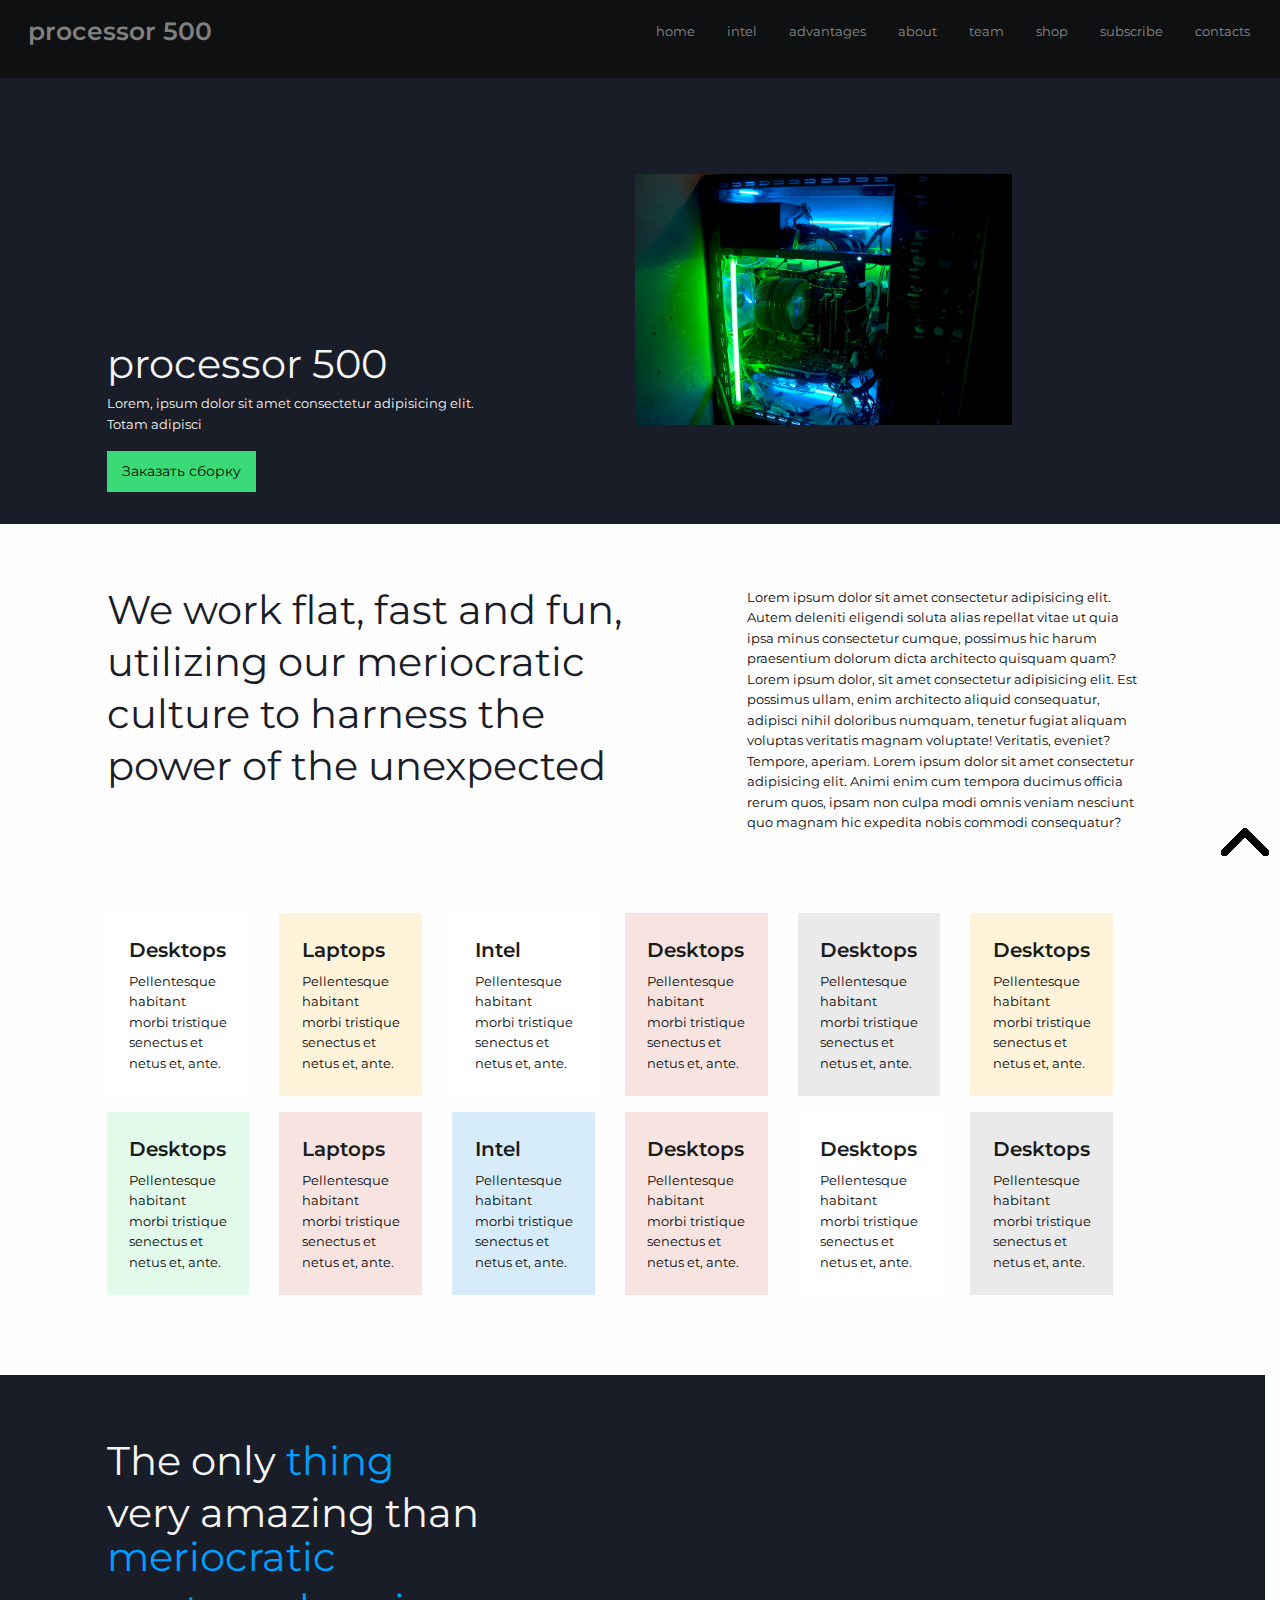
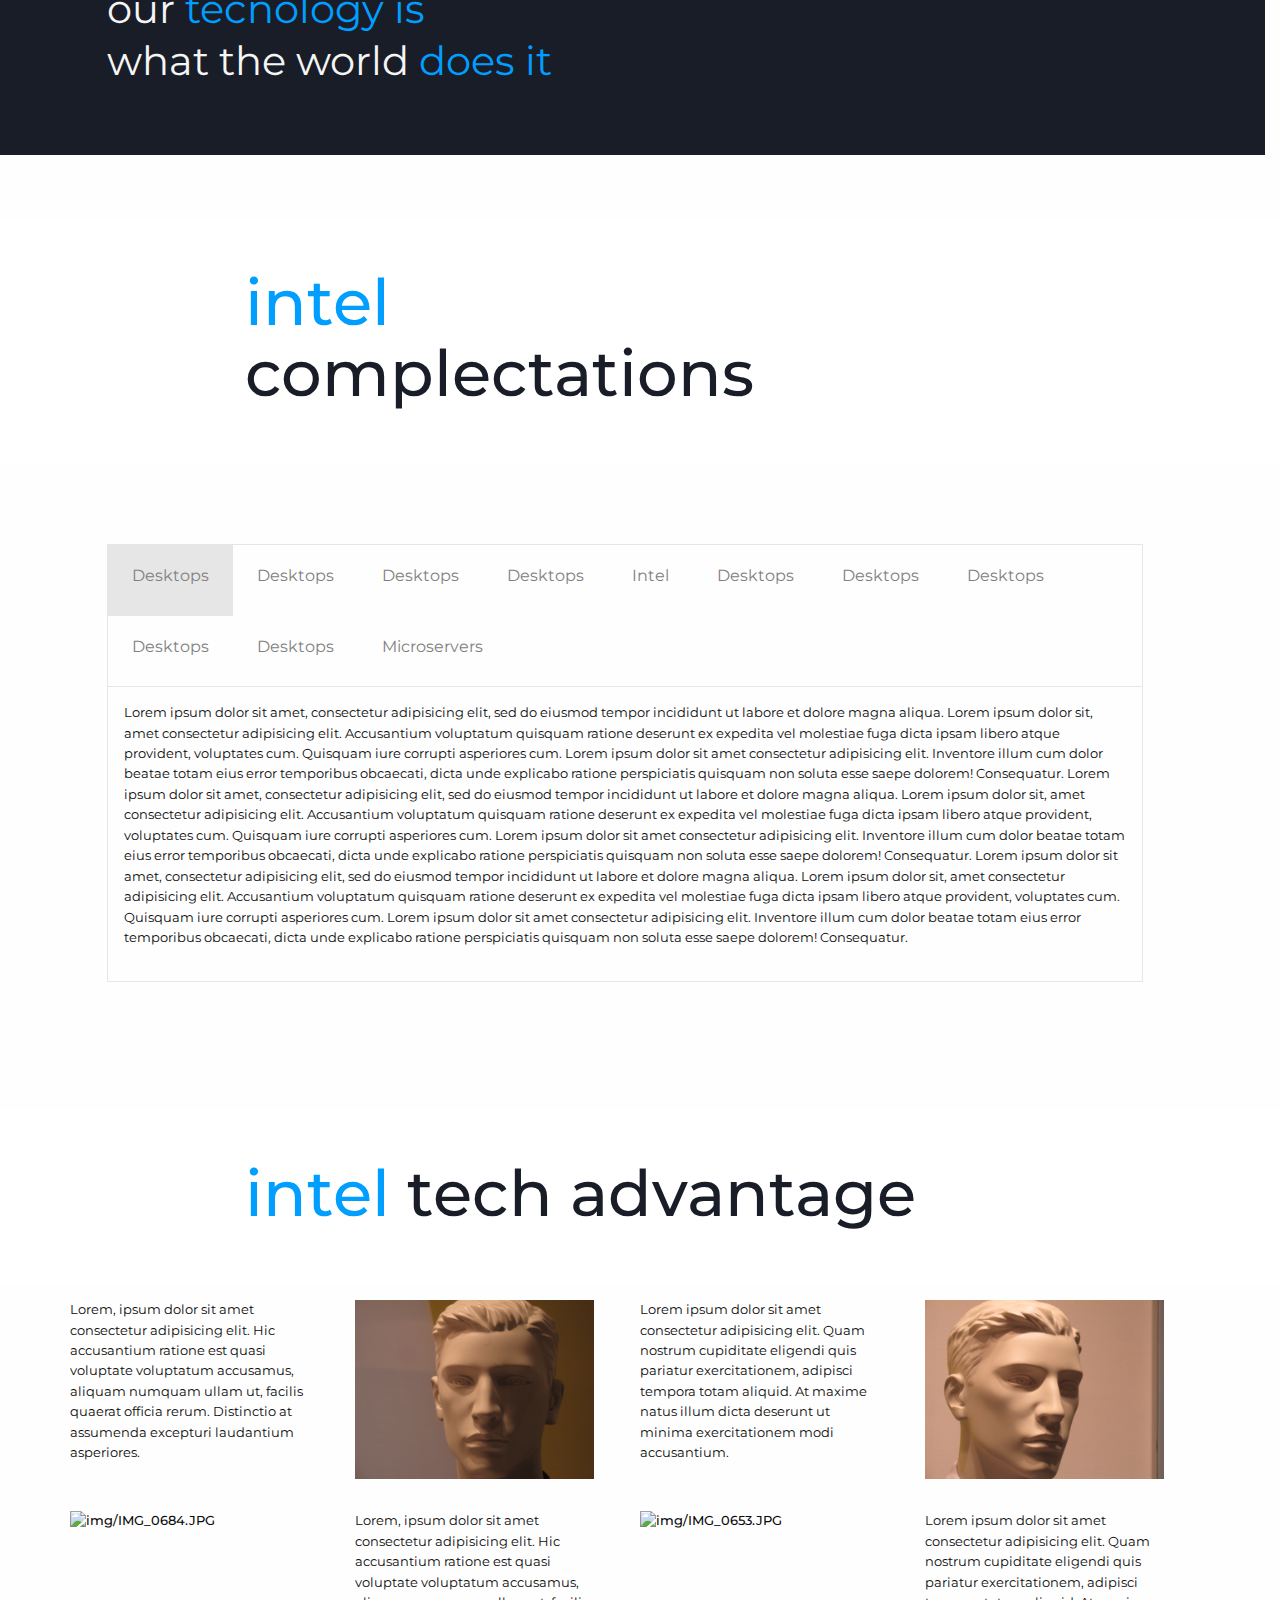
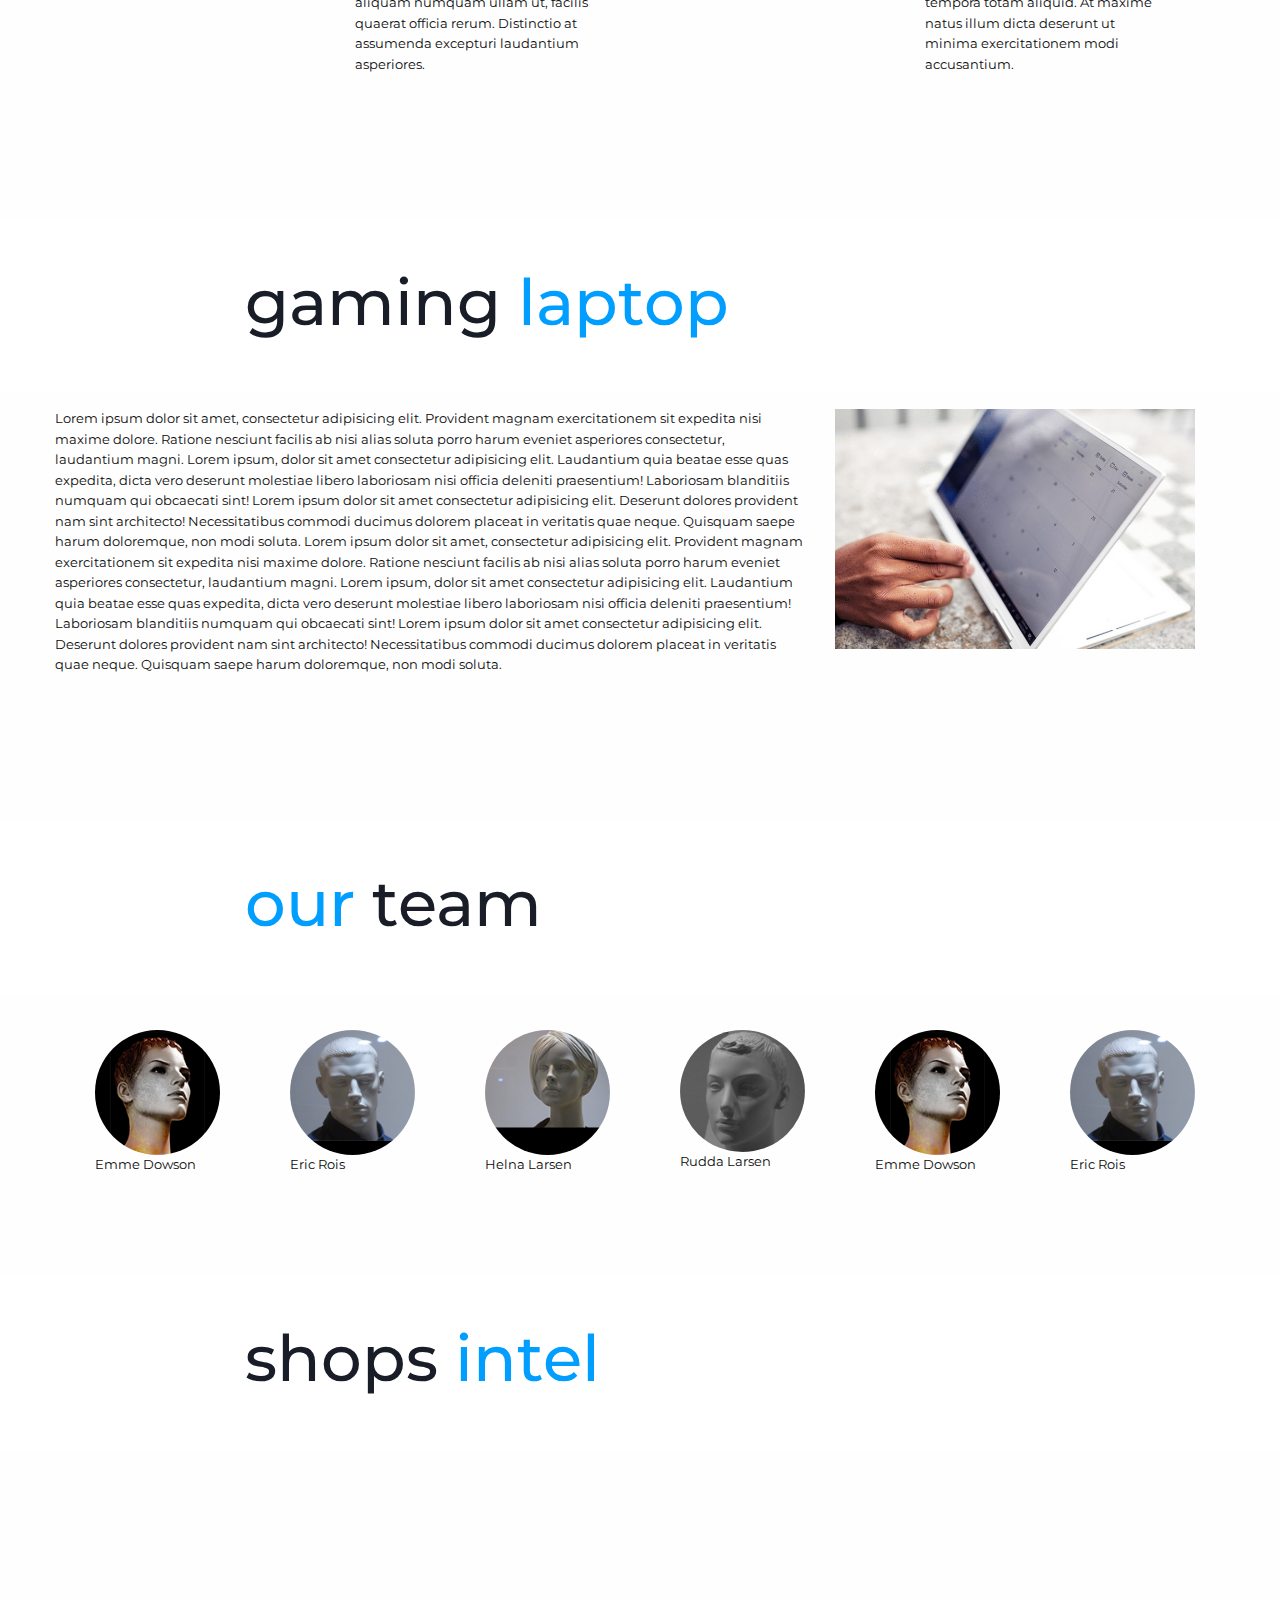
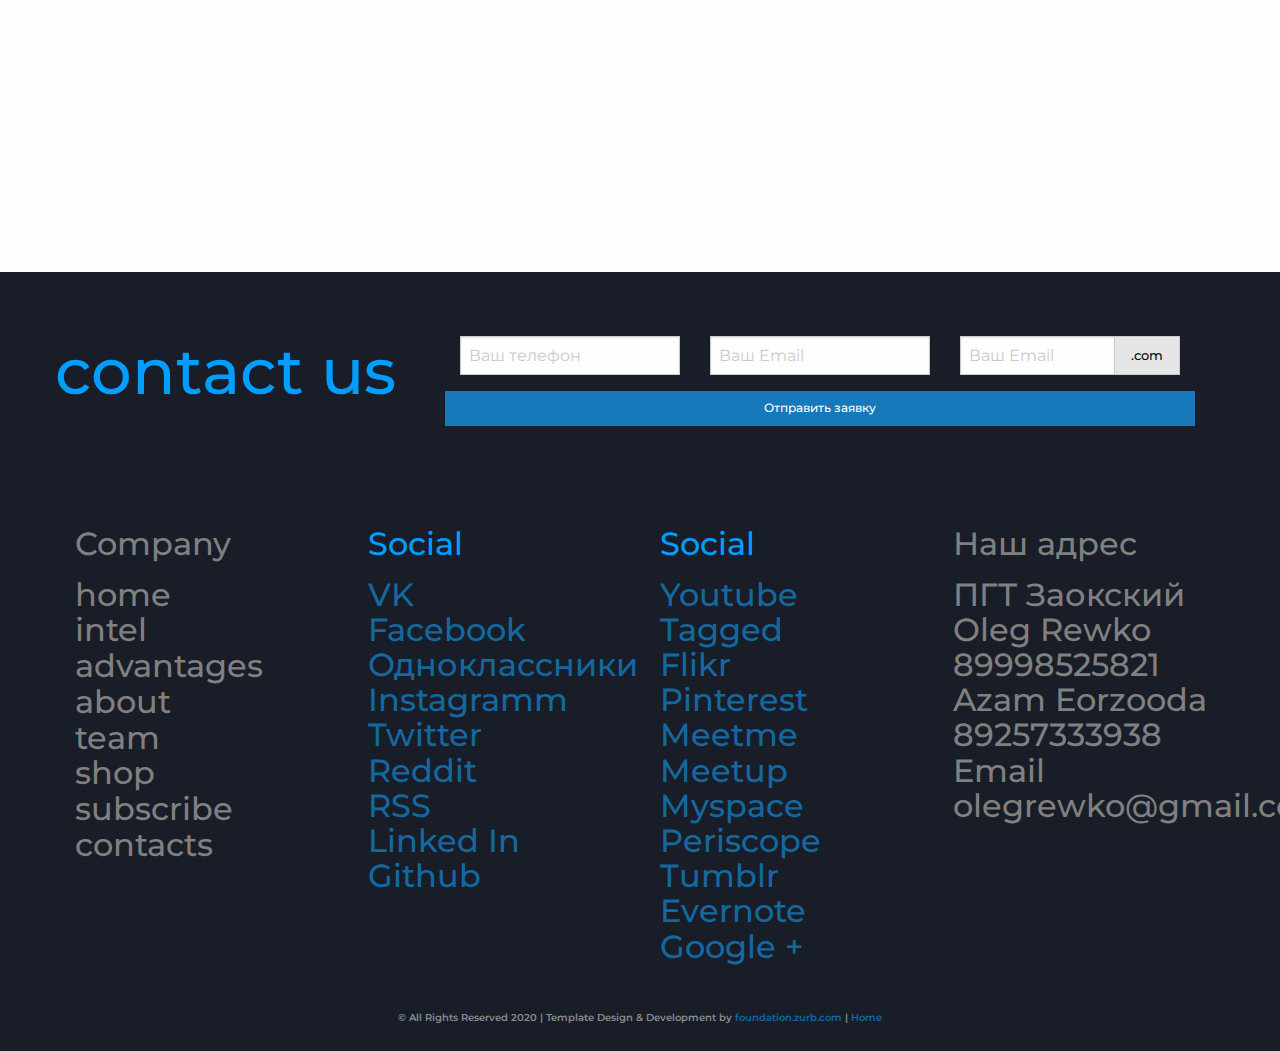
==== commit d7119eb3: "end" ====
--- a/docs/index.html
+++ b/docs/index.html
@@ -55,7 +55,7 @@
 
         </ul>
       </div>
-      <div class="top-bar-right">
+      <div class="top-bar-right text-right">
         <ul class="menu" data-magellan>
           <li><a class="subheader  " href="#home">
               <p>home</p>
@@ -91,10 +91,14 @@
       <div class="cell medium-1 large-1  "></div>
       <div class="cell medium-4 large-4 ">
         <div class="dummy08"></div>
+        <div class="dummy08"></div>
+        <div class="dummy08"></div>
+        <div class="dummy08"></div>
         <h1 class="pr text-left grey6rem"></h1>
-        <h1 class="pr text-left grey6rem"> </h1>
-        <h1 class="pr text-left grey6rem ">/h1>
-        <h1 class="pr text-left grey6rem whitesmoke ">processor 500 </h1>
+
+
+
+        <h1 class="pr text-left grey5rem whitesmoke ">processor 500 </h1>
         <div class="dummy04"></div>
         <p class=" text-left  whitesmoke">Lorem, ipsum dolor sit amet consectetur adipisicing elit. Totam adipisci </p>
         <div class="dummy04"></div>
@@ -102,7 +106,7 @@
 
         <div class="reveal" id="animatedModal10" data-reveal data-close-on-click="true" data-animation-in="spin-in"
           data-animation-out="spin-out">
-          <h1 >Заказ принят!</h1>
+          <h1>Заказ принят!</h1>
           <p class="lead">Условия договора прайслист описание сборки высылаем вам на почту</p>
           <button class="close-button" data-close aria-label="Close reveal" type="button">
             <span aria-hidden="true">&times;</span>
@@ -166,38 +170,38 @@
           </div>
         </div>
         <div class="cell medium-2">
+          <div class="callout warning " data-equalizer-watch>
+            <h5>Laptops</h5>
+            <p>Pellentesque habitant morbi tristique senectus et netus et, ante.</p>
+          </div>
+        </div>
+        <div class="cell medium-2">
           <div class="callout " data-equalizer-watch>
-            <h5>Laptops</h5>
-            <p>Pellentesque habitant morbi tristique senectus et netus et, ante.</p>
-          </div>
-        </div>
+            <h5>Intel</h5>
+            <p>Pellentesque habitant morbi tristique senectus et netus et, ante.</p>
+          </div>
+        </div>
+
         <div class="cell medium-2">
-          <div class="callout primary" data-equalizer-watch>
-            <h5>Intel</h5>
-            <p>Pellentesque habitant morbi tristique senectus et netus et, ante.</p>
-            </div>
-        </div>
-      
-      <div class="cell medium-2">
-        <div class="callout alert" data-equalizer-watch>
-          <h5>Desktops</h5>
-          <p>Pellentesque habitant morbi tristique senectus et netus et, ante.</p>
-        </div>
-      </div>
-      <div class="cell medium-2">
-        <div class="callout" data-equalizer-watch>
-          <h5>Desktops</h5>
-          <p>Pellentesque habitant morbi tristique senectus et netus et, ante.</p>
-        </div>
-      </div>
-      <div class="cell medium-2">
-        <div class="callout" data-equalizer-watch>
-          <h5>Desktops</h5>
-          <p>Pellentesque habitant morbi tristique senectus et netus et, ante.</p>
-        </div>
-      </div>
-    </div>
-  </div>
+          <div class="callout alert" data-equalizer-watch>
+            <h5>Desktops</h5>
+            <p>Pellentesque habitant morbi tristique senectus et netus et, ante.</p>
+          </div>
+        </div>
+        <div class="cell medium-2 ">
+          <div class="callout secondary" data-equalizer-watch>
+            <h5>Desktops</h5>
+            <p>Pellentesque habitant morbi tristique senectus et netus et, ante.</p>
+          </div>
+        </div>
+        <div class="cell medium-2 ">
+          <div class="callout warning" data-equalizer-watch>
+            <h5>Desktops</h5>
+            <p>Pellentesque habitant morbi tristique senectus et netus et, ante.</p>
+          </div>
+        </div>
+      </div>
+    </div>
   </div>
   <div class="cell medium-1 large-1 "></div>
   </div>
@@ -213,7 +217,7 @@
           </div>
         </div>
         <div class="cell medium-2">
-          <div class="callout " data-equalizer-watch>
+          <div class="callout alert " data-equalizer-watch>
             <h5>Laptops</h5>
             <p>Pellentesque habitant morbi tristique senectus et netus et, ante.</p>
           </div>
@@ -222,99 +226,55 @@
           <div class="callout primary" data-equalizer-watch>
             <h5>Intel</h5>
             <p>Pellentesque habitant morbi tristique senectus et netus et, ante.</p>
-            </div>
-        </div>
-      
-      <div class="cell medium-2">
-        <div class="callout alert" data-equalizer-watch>
-          <h5>Desktops</h5>
-          <p>Pellentesque habitant morbi tristique senectus et netus et, ante.</p>
-        </div>
-      </div>
-      <div class="cell medium-2">
-        <div class="callout" data-equalizer-watch>
-          <h5>Desktops</h5>
-          <p>Pellentesque habitant morbi tristique senectus et netus et, ante.</p>
-        </div>
-      </div>
-      <div class="cell medium-2 success">
-        <div class="callout" data-equalizer-watch>
-          <h5>Desktops</h5>
-          <p>Pellentesque habitant morbi tristique senectus et netus et, ante.</p>
-        </div>
-      </div>
-    </div>
-  </div>
+          </div>
+        </div>
+
+        <div class="cell medium-2">
+          <div class="callout alert" data-equalizer-watch>
+            <h5>Desktops</h5>
+            <p>Pellentesque habitant morbi tristique senectus et netus et, ante.</p>
+          </div>
+        </div>
+        <div class="cell medium-2">
+          <div class="callout " data-equalizer-watch>
+            <h5>Desktops</h5>
+            <p>Pellentesque habitant morbi tristique senectus et netus et, ante.</p>
+          </div>
+        </div>
+        <div class="cell medium-2 success">
+          <div class="callout secondary" data-equalizer-watch>
+            <h5>Desktops</h5>
+            <p>Pellentesque habitant morbi tristique senectus et netus et, ante.</p>
+          </div>
+        </div>
+      </div>
+    </div>
   </div>
   <div class="cell medium-1 large-1 "></div>
   </div>
   </div>
   <div class="dummy08"></div>
-  <!--complectatins  -->
-  <!-- <div class="dummy08"></div>
-  <div class="grid-x grid-margin-x ">
+
+  <div class="grid-x grid-margin-x black">
     <div class="cell medium-1 large-1  "></div>
-    <div class="cell medium-10 large-10  ">
-
-  <ul class="tabs" data-active-collapse="true" data-tabs id="collapsing-tabs">
-    <li class="tabs-title is-active"><a href="#panel1c" aria-selected="true"><h6 class="grey">Desktops</h6></a></li>
-    <li class="tabs-title"><a href="#panel2c"><h6 class="grey">Desktops</h6></h6></a></li>
-    <li class="tabs-title"><a href="#panel3c"><h6 class="grey">Desktops</h6></h6></a></li>
-    <li class="tabs-title"><a href="#panel4c"><h6 class="grey">Desktops</h6></h6></a></li>
-    <li class="tabs-title"><a href="#panel2c"><h6 class="grey">Intel</h6></a></li>
-    <li class="tabs-title"><a href="#panel3c"><h6 class="grey">Desktops</h6></h6></a></li>
-    <li class="tabs-title"><a href="#panel4c"><h6 class="grey">Desktops</h6></a></li>
-    <li class="tabs-title"><a href="#panel2c"><h6 class="grey">Desktops</h6></a></li>
-    <li class="tabs-title"><a href="#panel3c"><h6 class="grey">Desktops</h6></a></li>
-    <li class="tabs-title"><a href="#panel4c"><h6 class="grey">Desktops</h6></a></li>
-   
-    <li class="tabs-title"><a href="#panel4c"><h6 class="grey">Microservers</h6></a></li>
-  </ul>
-  
-  <div class="tabs-content" data-tabs-content="collapsing-tabs">
-    <div class="tabs-panel is-active" id="panel1c">
-      <p>Lorem ipsum dolor sit amet, consectetur adipisicing elit, sed do eiusmod tempor incididunt ut labore et dolore magna aliqua.
-        Lorem ipsum dolor sit, amet consectetur adipisicing elit. Accusantium voluptatum quisquam ratione deserunt ex expedita vel molestiae fuga dicta ipsam libero atque provident, voluptates cum. Quisquam iure corrupti asperiores cum.
-        Lorem ipsum dolor sit amet consectetur adipisicing elit. Inventore illum cum dolor beatae totam eius error temporibus obcaecati, dicta unde explicabo ratione perspiciatis quisquam non soluta esse saepe dolorem! Consequatur.
-      </p>
-    </div>
-    <div class="tabs-panel" id="panel2c">
-      <p>Vivamus hendrerit arcu sed erat molestie vehicula. Sed auctor neque eu tellus rhoncus ut eleifend nibh porttitor. Ut in nulla enim. Phasellus molestie magna non est bibendum non venenatis nisl tempor. Suspendisse dictum feugiat nisl ut dapibus.</p>
-    </div>
-    <div class="tabs-panel" id="panel3c">
-      <p>Lorem ipsum dolor sit amet, consectetur adipisicing elit, sed do eiusmod tempor incididunt ut labore et dolore magna aliqua.
-        Lorem ipsum dolor sit amet consectetur adipisicing elit. Illum aut quibusdam consectetur ipsam, impedit quam, eaque ut odit nostrum recusandae aspernatur dignissimos porro facilis voluptates. Nam iste ipsam veritatis officia?
-      </p>
-    </div>
-    <div class="tabs-panel" id="panel4c">
-      <p>Lorem ipsum dolor sit amet, consectetur adipisicing elit, sed do eiusmod tempor incididunt ut labore et dolore magna aliqua.</p>
-    </div>
-  </div>
-
-</div>
-  <div class="cell medium-1 large-1  "></div>
-</div> -->
-<!-- complectations -->
-
-<div class="grid-x grid-margin-x black">
-  <div class="cell medium-1 large-1  "></div>
-  <div class="cell medium-6 large-6  ">
-    <div class="dummy08"></div>
-    <h1 class="pr text-left grey5rem whitesmoke">The only <span class="blue">thing</span> </h1>
-    <h1 class="pr text-left grey5rem whitesmoke">very amazing than <span class="blue">meriocratic</span> </h1>
-    <h1 class="pr text-left grey5rem whitesmoke">our <span class="blue">tecnology is</span></h1>
-    <h1 class="pr text-left grey5rem whitesmoke">what the world <span class="blue">does it</span> </h1>
-    <div class="dummy08"></div>
-  </div>
-  <div class="cell medium-4 large-4  "></div>
-</div>  
+    <div class="cell medium-6 large-6  ">
+      <div class="dummy08"></div>
+      <h1 class="pr text-left grey5rem whitesmoke">The only <span class="blue">thing</span> </h1>
+      <h1 class="pr text-left grey5rem whitesmoke">very amazing than <span class="blue">meriocratic</span> </h1>
+      <h1 class="pr text-left grey5rem whitesmoke">our <span class="blue">tecnology is</span></h1>
+      <h1 class="pr text-left grey5rem whitesmoke">what the world <span class="blue">does it</span> </h1>
+      <div class="dummy08"></div>
+    </div>
+    <div class="cell medium-4 large-4  "></div>
+  </div>
   <!-- section -->
   <section id="first" data-magellan-target="first">
     <div class="dummy08"></div>
-    <div class="clearfix large callout text-center">
+    <div class="clearfix large callout text-left">
       <div class="grid-x grid-margin-x">
-        <div class="cell medium-8 large-8">
-          <h1 class="logotext "><span class="blue">intel </span> complectations</h1>
+        <div class="cell medium-2 large-2"></div>
+        <div class="cell medium-6 large-6">
+          <h1 class="logotext grey6rem "><span class="blue">intel </span> complectations</h1>
         </div>
         <div class="cell medium-4 large-4"></div>
       </div>
@@ -324,232 +284,119 @@
   <div class="dummy02"></div>
   <div class="dummy02"></div>
 
- 
+
   <div class="grid-x grid-margin-x ">
     <div class="cell medium-1 large-1  "></div>
     <div class="cell medium-10 large-10  ">
 
-  <ul class="tabs" data-active-collapse="true" data-tabs id="collapsing-tabs">
-    <li class="tabs-title is-active"><a href="#panel1c" aria-selected="true"><h6 class="grey">Desktops</h6></a></li>
-    <li class="tabs-title"><a href="#panel2c"><h6 class="grey">Desktops</h6></h6></a></li>
-    <li class="tabs-title"><a href="#panel3c"><h6 class="grey">Desktops</h6></h6></a></li>
-    <li class="tabs-title"><a href="#panel4c"><h6 class="grey">Desktops</h6></h6></a></li>
-    <li class="tabs-title"><a href="#panel2c"><h6 class="grey">Intel</h6></a></li>
-    <li class="tabs-title"><a href="#panel3c"><h6 class="grey">Desktops</h6></h6></a></li>
-    <li class="tabs-title"><a href="#panel4c"><h6 class="grey">Desktops</h6></a></li>
-    <li class="tabs-title"><a href="#panel2c"><h6 class="grey">Desktops</h6></a></li>
-    <li class="tabs-title"><a href="#panel3c"><h6 class="grey">Desktops</h6></a></li>
-    <li class="tabs-title"><a href="#panel4c"><h6 class="grey">Desktops</h6></a></li>
-   
-    <li class="tabs-title"><a href="#panel4c"><h6 class="grey">Microservers</h6></a></li>
-  </ul>
-  
-  <div class="tabs-content" data-tabs-content="collapsing-tabs">
-    <div class="tabs-panel is-active" id="panel1c">
-      <p>Lorem ipsum dolor sit amet, consectetur adipisicing elit, sed do eiusmod tempor incididunt ut labore et dolore magna aliqua.
-        Lorem ipsum dolor sit, amet consectetur adipisicing elit. Accusantium voluptatum quisquam ratione deserunt ex expedita vel molestiae fuga dicta ipsam libero atque provident, voluptates cum. Quisquam iure corrupti asperiores cum.
-        Lorem ipsum dolor sit amet consectetur adipisicing elit. Inventore illum cum dolor beatae totam eius error temporibus obcaecati, dicta unde explicabo ratione perspiciatis quisquam non soluta esse saepe dolorem! Consequatur.
-      </p>
-    </div>
-    <div class="tabs-panel" id="panel2c">
-      <p>Vivamus hendrerit arcu sed erat molestie vehicula. Sed auctor neque eu tellus rhoncus ut eleifend nibh porttitor. Ut in nulla enim. Phasellus molestie magna non est bibendum non venenatis nisl tempor. Suspendisse dictum feugiat nisl ut dapibus.</p>
-    </div>
-    <div class="tabs-panel" id="panel3c">
-      <p>Lorem ipsum dolor sit amet, consectetur adipisicing elit, sed do eiusmod tempor incididunt ut labore et dolore magna aliqua.
-        Lorem ipsum dolor sit amet consectetur adipisicing elit. Illum aut quibusdam consectetur ipsam, impedit quam, eaque ut odit nostrum recusandae aspernatur dignissimos porro facilis voluptates. Nam iste ipsam veritatis officia?
-      </p>
-    </div>
-    <div class="tabs-panel" id="panel4c">
-      <p>Lorem ipsum dolor sit amet, consectetur adipisicing elit, sed do eiusmod tempor incididunt ut labore et dolore magna aliqua.</p>
-    </div>
-  </div>
-
-</div>
-  <div class="cell medium-1 large-1  "></div>
-</div>
-<!--  -->
-  <!-- <div class="grid-container">
-    <div class="grid-x grid-margin-x ">
-      <div class="cell medium-0 large-0"></div>
-      <div class="cell medium-12 large-12">
-        <div class="grid-x grid-padding-x small-up-1 medium-up-2 large-up-4">
-          <div class="cell ">
-            <div class="card ">
-              <p class="text-left">Lorem ipsum dolor sit amet consectetur adipisicing elit. Ratione libero magnam ab
-                accusamus voluptatem doloribus dolor perferendis officia quaerat ducimus aut tempore doloremque
-                assumenda quidem sunt voluptates deleniti, facere aperiam?
-                Lorem ipsum dolor sit amet consectetur adipisicing elit. Aliquid in iste maiores recusandae itaque,
-                provident quibusdam harum laudantium a assumenda cumque repellendus aspernatur ipsam suscipit beatae
-                iure culpa delectus facilis?
-              </p>
-            </div>
-          </div>
-          <div class="cell">
-            <div class="card  ">
-              <img src="img/IMG_0904.jpg" alt="img/IMG_0904.jpg">
-              <div class="dummy"></div>
-              <img src="img/IMG_0903.jpg" alt="img/IMG_0903.jpg">
-            </div>
-          </div>
-          <div class="cell ">
-            <div class="card ">
-              <p class="text-left">Lorem ipsum dolor sit amet consectetur adipisicing elit. Architecto sequi cumque
-                magni consequatur, labore voluptatibus molestiae eius. Deserunt itaque sapiente doloremque odio sit,
-                maiores perspiciatis consectetur natus ipsa quas aliquid.
-                Lorem ipsum dolor sit amet consectetur adipisicing elit. Ipsam, quam! Voluptatibus, saepe ea. Iusto
-                aperiam harum velit eius vel nemo unde, quas ipsam consequatur! Nam quidem exercitationem porro odio
-                nulla?
-              </p>
-            </div>
-          </div>
-          <div class="cell">
-            <div class="card">
-              <img src="img/IMG_0923.jpg" alt="img/IMG_0923.jpg">
-              <div class="dummy"></div>
-              <img src="img/IMG_0850.jpg" alt="img/IMG_0850.jpg">
-            </div>
-          </div>
-        </div>
-      </div>
-      <div class="cell medium-0 large-0"></div>
-    </div>
-  </div>
-  <div class="dummy02"></div>
-
-  <div class="grid-container">
-    <div class="grid-x grid-margin-x ">
-      <div class="cell medium-0 large-0"></div>
-      <div class="cell medium-12 large-12">
-        <div class="grid-x grid-padding-x small-up-1 medium-up-2 large-up-4">
-          <div class="cell ">
-            <div class="card ">
-              <img src="img/IMG_0660.jpg" alt="img/IMG_0660.jpg">
-            </div>
-          </div>
-          <div class="cell">
-            <div class="card  ">
-              <p class="text-left">Lorem ipsum dolor sit amet consectetur adipisicing elit. Ratione libero magnam ab
-                accusamus voluptatem doloribus dolor perferendis officia quaerat ducimus aut tempore doloremque
-                assumenda quidem sunt voluptates deleniti, facere aperiam?
-
-              </p>
-            </div>
-          </div>
-          <div class="cell ">
-            <div class="card ">
-              <img src="img/face.png" alt="img/face.jpg">
-            </div>
-          </div>
-          <div class="cell">
-            <div class="card">
-              <p class="text-left">Lorem ipsum dolor sit amet consectetur adipisicing elit. Architecto sequi cumque
-                magni consequatur, labore voluptatibus molestiae eius. Deserunt itaque sapiente doloremque odio sit,
-                maiores perspiciatis consectetur natus ipsa quas aliquid.
-                Nam quidem exercitationem porro odio nulla?
-              </p>
-            </div>
-          </div>
-        </div>
-      </div>
-      <div class="cell medium-0 large-0"></div>
-    </div>
-  </div>
-  <div class="dummy02"></div>
-  <div class="grid-container">
-    <div class="grid-x grid-margin-x ">
-      <div class="cell medium-12 large-12">
-        <div class="grid-x grid-padding-x small-up-1 medium-up-2 large-up-4">
-          <div class="cell ">
-            <div class="card ">
-              <img src="img/s12.JPG" alt="img/s12.JPG">
-            </div>
-          </div>
-          <div class="cell">
-            <div class="card ">
-              <img src="img/s13.JPG" alt="img/s13.JPG">
-            </div>
-          </div>
-          <div class="cell ">
-            <div class="card ">
-              <img src="img/s15.jpg" alt="img/s15.JPG">
-            </div>
-          </div>
-          <div class="cell">
-            <div class="card">
-              <img src="img/s16.JPG" alt="img/s16.JPG">
-            </div>
-          </div>
-        </div>
-      </div>
-    </div>
-  </div> -->
+      <ul class="tabs" data-active-collapse="true" data-tabs id="collapsing-tabs">
+        <li class="tabs-title is-active"><a href="#panel1c" aria-selected="true">
+            <h6 class="grey">Desktops</h6>
+          </a></li>
+        <li class="tabs-title"><a href="#panel2c">
+            <h6 class="grey">Desktops</h6>
+            </h6>
+          </a></li>
+        <li class="tabs-title"><a href="#panel3c">
+            <h6 class="grey">Desktops</h6>
+            </h6>
+          </a></li>
+        <li class="tabs-title"><a href="#panel4c">
+            <h6 class="grey">Desktops</h6>
+            </h6>
+          </a></li>
+        <li class="tabs-title"><a href="#panel2c">
+            <h6 class="grey">Intel</h6>
+          </a></li>
+        <li class="tabs-title"><a href="#panel3c">
+            <h6 class="grey">Desktops</h6>
+            </h6>
+          </a></li>
+        <li class="tabs-title"><a href="#panel4c">
+            <h6 class="grey">Desktops</h6>
+          </a></li>
+        <li class="tabs-title"><a href="#panel2c">
+            <h6 class="grey">Desktops</h6>
+          </a></li>
+        <li class="tabs-title"><a href="#panel3c">
+            <h6 class="grey">Desktops</h6>
+          </a></li>
+        <li class="tabs-title"><a href="#panel4c">
+            <h6 class="grey">Desktops</h6>
+          </a></li>
+
+        <li class="tabs-title"><a href="#panel4c">
+            <h6 class="grey">Microservers</h6>
+          </a></li>
+      </ul>
+
+      <div class="tabs-content" data-tabs-content="collapsing-tabs">
+        <div class="tabs-panel is-active" id="panel1c">
+          <p>Lorem ipsum dolor sit amet, consectetur adipisicing elit, sed do eiusmod tempor incididunt ut labore et
+            dolore magna aliqua.
+            Lorem ipsum dolor sit, amet consectetur adipisicing elit. Accusantium voluptatum quisquam ratione deserunt
+            ex expedita vel molestiae fuga dicta ipsam libero atque provident, voluptates cum. Quisquam iure corrupti
+            asperiores cum.
+            Lorem ipsum dolor sit amet consectetur adipisicing elit. Inventore illum cum dolor beatae totam eius error
+            temporibus obcaecati, dicta unde explicabo ratione perspiciatis quisquam non soluta esse saepe dolorem!
+            Consequatur.
+            Lorem ipsum dolor sit amet, consectetur adipisicing elit, sed do eiusmod tempor incididunt ut labore et
+            dolore magna aliqua.
+            Lorem ipsum dolor sit, amet consectetur adipisicing elit. Accusantium voluptatum quisquam ratione deserunt
+            ex expedita vel molestiae fuga dicta ipsam libero atque provident, voluptates cum. Quisquam iure corrupti
+            asperiores cum.
+            Lorem ipsum dolor sit amet consectetur adipisicing elit. Inventore illum cum dolor beatae totam eius error
+            temporibus obcaecati, dicta unde explicabo ratione perspiciatis quisquam non soluta esse saepe dolorem!
+            Consequatur.
+            Lorem ipsum dolor sit amet, consectetur adipisicing elit, sed do eiusmod tempor incididunt ut labore et
+            dolore magna aliqua.
+            Lorem ipsum dolor sit, amet consectetur adipisicing elit. Accusantium voluptatum quisquam ratione deserunt
+            ex expedita vel molestiae fuga dicta ipsam libero atque provident, voluptates cum. Quisquam iure corrupti
+            asperiores cum.
+            Lorem ipsum dolor sit amet consectetur adipisicing elit. Inventore illum cum dolor beatae totam eius error
+            temporibus obcaecati, dicta unde explicabo ratione perspiciatis quisquam non soluta esse saepe dolorem!
+            Consequatur.
+          </p>
+        </div>
+        <div class="tabs-panel" id="panel2c">
+          <p>Vivamus hendrerit arcu sed erat molestie vehicula. Sed auctor neque eu tellus rhoncus ut eleifend nibh
+            porttitor. Ut in nulla enim. Phasellus molestie magna non est bibendum non venenatis nisl tempor.
+            Suspendisse dictum feugiat nisl ut dapibus.</p>
+        </div>
+        <div class="tabs-panel" id="panel3c">
+          <p>Lorem ipsum dolor sit amet, consectetur adipisicing elit, sed do eiusmod tempor incididunt ut labore et
+            dolore magna aliqua.
+            Lorem ipsum dolor sit amet consectetur adipisicing elit. Illum aut quibusdam consectetur ipsam, impedit
+            quam, eaque ut odit nostrum recusandae aspernatur dignissimos porro facilis voluptates. Nam iste ipsam
+            veritatis officia?
+          </p>
+        </div>
+        <div class="tabs-panel" id="panel4c">
+          <p>Lorem ipsum dolor sit amet, consectetur adipisicing elit, sed do eiusmod tempor incididunt ut labore et
+            dolore magna aliqua.</p>
+        </div>
+      </div>
+
+    </div>
+    <div class="cell medium-1 large-1  "></div>
+  </div>
+
 
   <div class="dummy08"></div>
 
   <section id="third" data-magellan-target="third">
     <div class="dummy08"></div>
-    <div class="clearfix large callout text-center">
+    <div class="clearfix large callout  text-left">
       <div class="grid-x grid-margin-x">
-        <div class="cell medium-8 large-8">
-          <h1 class="logotext "><span class="blue">intel</span> tech advantage</h1>
-        </div>
-        <div class="cell medium-4 large-4"></div>
+        <div class="cell medium-2 large-2"></div>
+        <div class="cell medium-10 large-10">
+          <h1 class="logotext grey6rem "><span class="blue">intel</span> tech advantage</h1>
+        </div>
+       
       </div>
     </div>
   </section>
-  <!-- Styled Card -->
-  <div class="grid-container">
-    <div class="grid-x grid-margin-x">
-      <div class="cell medium-3 large-3">
-        <div class="radius bordered  card">
-          <img src="img/IMG_1115.jpg">
-          <!-- <div class="card-divider">
-        Styled Card
-      </div> -->
-          <div class="card-section">
-            <h6>This is a card.</h6>
-            <p>It has an easy to override visual style, and is appropriately subdued.</p>
-          </div>
-        </div>
-      </div>
-      <div class="cell medium-3 large-3">
-        <div class="radius bordered card">
-          <!-- <img src="img/IMG_1118.jpg"> -->
-          <div class="card-divider">
-            Styled Card
-          </div>
-          <div class="card-section">
-            <h6>This is a card.</h6>
-            <p>It has an easy to override visual style, and is appropriately subdued.</p>
-          </div>
-        </div>
-      </div>
-      <div class="cell medium-3 large-3">
-        <div class="radius bordered card">
-          <!-- <img src="img/IMG_1118.jpg"> -->
-          <div class="#">
-            <h5>Desktop</h5>
-          </div>
-          <div class="card-section">
-            <h6>This is a card.</h6>
-            <p>It has an easy to override visual style, and is appropriately subdued.</p>
-          </div>
-        </div>
-      </div>
-      <div class="cell medium-3 large-3">
-        <div class="radius bordered  card">
-          <img src="img/s08.jpg">
-          <!-- <div class="card-divider">
-        Styled Card
-      </div> -->
-          <div class="card-section">
-            <h6>This is a card.</h6>
-            <p>It has an easy to override visual style, and is appropriately subdued.</p>
-          </div>
-        </div>
-      </div>
-    </div>
-    <!-- Styled Card -->
+
     <div class="grid-container">
       <div class="grid-x grid-margin-x ">
         <div class="cell medium-12 large-12">
@@ -628,18 +475,20 @@
 
     <section id="six" data-magellan-target="six">
       <div class="dummy08"></div>
-      <div class="clearfix large callout text-center">
+      <div class="clearfix large callout  text-left">
         <div class="grid-x grid-margin-x">
-
-          <div class="cell medium-8 large-8">
-            <h2 class="logotext">gaming <span class="blue">laptop</span></h2>
-          </div>
-          <div class="cell medium-4 large-4"></div>
+          <div class="cell medium-2 large-2"></div>
+          <div class="cell medium-10 large-10">
+            <h1 class="logotext grey6rem ">gaming <span class="blue">laptop</span></h1>
+          </div>
+         
         </div>
       </div>
     </section>
 
-    <div class="grid-container">
+
+
+    <div class="grid-container ">
       <div class="grid-x grid-margin-x ">
         <div class="cell medium-8 large-8">
           <p class=" text-left ">
@@ -668,6 +517,7 @@
         <div class="cell medium-4 large-4"><img src="img/sc218.jpg" alt="img/sc218.jpg" style="width: 600px;"></div>
       </div>
     </div>
+
     <div class="dummy08"></div>
 
 
@@ -676,10 +526,11 @@
     <!--Наша команда:-->
     <section id="seven" data-magellan-target="seven">
       <div class="dummy08"></div>
-      <div class="clearfix large callout text-center">
+      <div class="clearfix large callout text-left">
         <div class="grid-x grid-margin-x">
-          <div class="cell medium-8 large-8">
-            <h2 class="logotext"><span class="blue"> our</span> team</h2>
+          <div class="cell medium-2 large-2"></div>
+          <div class="cell medium-6 large-6">
+            <h2 class="logotext grey6rem "><span class="blue"> our</span> team</h2>
           </div>
           <div class="cell medium-4 large-4"></div>
         </div>
@@ -692,78 +543,109 @@
 
     <!--Наша команда:-->
     <div class="grid-container">
-      <div class="grid-x grid-padding-x small-up-1 medium-up-2 large-up-4">
+      <div class="grid-x grid-padding-x small-up-1 medium-up-2 large-up-6">
 
         <div class="cell">
-          <div class="card">
-            <img src="img/emmedowson.png" alt="img/emmedowson.png">
-            <div class="card-section">
+          <div class="card-profile-stats">
+            <div class="card-profile-stats-intro">
+            <img class="card-profile-stats-intro-pic" src="img/emmedowson.png" alt="img/emmedowson.png">
+            
               <p>
                 Emme Dowson
 
 
               </p>
-            </div>
-          </div>
+            
+          </div>
+        </div>
         </div>
 
         <div class="cell">
-          <div class="card">
-            <img src="img/ericrois.png" alt="img/ericrois.png">
-            <div class="card-section">
+          <div class="card-profile-stats">
+            <div class="card-profile-stats-intro">
+            <img class="card-profile-stats-intro-pic" src="img/ericrois.png" alt="img/ericrois.png">
+            
               <p>
-                Eric Rois</br>
-
-
+                Eric Rois
               </p>
-            </div>
-          </div>
+            
+          </div>
+        </div>
         </div>
 
         <div class="cell">
-          <div class="card">
-            <img src="img/helna.png" alt="img/helna.png">
-            <div class="card-section">
+          <div class="card-profile-stats">
+            <div class="card-profile-stats-intro">
+            <img class="card-profile-stats-intro-pic" src="img/helna.png" alt="img/helna.png">
+            
               <p>
                 Helna Larsen
 
               </p>
-            </div>
-          </div>
-        </div>
-
+            
+          </div>
+        </div>
+      </div>
         <div class="cell">
-          <div class="card">
-            <img src="img/ruddalarsen.png" alt="img/ruddalarsen.png">
-            <div class="card-section">
+          <div class="card-profile-stats">
+            <div class="card-profile-stats-intro">
+            <img class="card-profile-stats-intro-pic" src="img/ruddalarsen.png" alt="img/ruddalarsen.png">
+            
               <p>
                 Rudda Larsen
 
               </p>
+            
+          </div>
+        </div>
+      </div>
+        <div class="cell">
+          <div class="card-profile-stats">
+            <div class="card-profile-stats-intro">
+              <img class="card-profile-stats-intro-pic" src="img/emmedowson.png" alt="img/emmedowson.png">
+
+              <p>
+                Emme Dowson
+              </p>
+
             </div>
           </div>
         </div>
 
-      </div>
-    </div>
+
+        <div class="cell">
+          <div class="card-profile-stats">
+            <div class="card-profile-stats-intro">
+              <img class="card-profile-stats-intro-pic" src="img/ericrois.png" alt="img/ericrois.png">
+              
+                <p>
+                  Eric Rois</br>
+                </p>
+              
+            </div>
+          </div>
+        </div>
+
+      </div>
+    </div>
+
     <section id="seven01" data-magellan-target="seven01">
       <div class="dummy08"></div>
-      <div class="clearfix large callout text-center">
+      <div class="clearfix large callout text-left">
         <div class="grid-x grid-margin-x">
-          <div class="cell medium-8 large-8">
-            <h2 class="logotext">shops <span class="blue">intel</span></h2>
-          </div>
-          <div class="cell medium-4 large-4"></div>
+          <div class="cell medium-2 large-2"></div>
+          <div class="cell medium-10 large-10">
+            <h2 class="logotext grey6rem ">shops <span class="blue">intel</span></h2>
+          </div>
+          
         </div>
       </div>
     </section>
 
     <!--Googlemap---------------------------------------------------------------------------------------------->
-    <section class="socialmap">
-
+    <section class="socialmap ">
       <div id="map" class=" text-center">
         <!-- <iframe src="https://www.google.com/maps/embed?pb=!1m16!1m12!1m3!1d19540.28510574726!2d37.398505162096086!3d54.736993598820064!2m3!1f0!2f0!3f0!3m2!1i1024!2i768!4f13.1!2m1!1z0J_Qk9CiINCX0LDQvtC60YHQutC40Lk!5e1!3m2!1sru!2sru!4v1544893715342" width="100%" height="400" frameborder="0"></iframe> -->
-
         <iframe
           src="https://www.google.com/maps/embed?pb=!1m18!1m12!1m3!1d2669.822174089799!2d37.61030017050038!3d55.757739672412825!2m3!1f0!2f0!3f0!3m2!1i1024!2i768!4f13.1!3m3!1m2!1s0x46b54a454f72f4ff%3A0x923352d5be7df67b!2z0KLQstC10YDRgdC60LDRjyDRg9C7LiwgNSwg0JzQvtGB0LrQstCwLCDQoNC-0YHRgdC40Y8sIDEyNTAwOQ!5e0!3m2!1sru!2sua!4v1596189839076!5m2!1sru!2sua"
           width="100%" height="400" frameborder="0" style="border:0;" allowfullscreen="" aria-hidden="false"
@@ -771,29 +653,17 @@
         </iframe>
       </div>
     </section>
-
-    <!-- <section id="eight" data-magellan-target="eight">
-    <div class="dummy08"></div>
-    <div class="clearfix large callout text-center">
-      <div class="grid-x grid-margin-x">
-        <div class="cell medium-8 large-8">
-          <h2 class="logotext"></h2>
-        </div>
-        <div class="cell medium-4 large-4"></div>
-      </div>
-    </div>
-  </section>   -->
-  <!-- <div class="grid-x  black"> -->
-    
-    <div id="eight" data-magellan-target="eight" class="grid-x  black" >
-      <div class="grid-container">
+    <!--Googlemap---------------------------------------------------------------------------------------------->
+    <section id="eight" data-magellan-target="eight" class="black">
+      <div class="dummy08"></div>
+      <div class="grid-container ">
         <div class="grid-x grid-margin-x ">
           <div class="cell medium-4 large-4 ">
-            <div class="dummy02"></div>
-            <h2 class="logotext"><span class="blue">contact us</span></h2>
+
+            <h2 class="logotext grey6rem"><span class="blue">contact us</span></h2>
           </div>
           <div class="cell medium-8 large-8">
-            <div class="dummy"></div>
+
             <form>
               <div class="grid-x grid-padding-x">
                 <div class="large-4 medium-4 cell">
@@ -812,32 +682,226 @@
                 </div>
               </div>
               <a class=" button primary small expanded  " href="#">Отправить заявку</a>
-          </div>
-          </form>
-        </div>
-        </div>
-        <div class="cell medium-0 large-0  "></div>
-      </div>
-    
-  <!-- </div>   -->
-  
-  <footer class="footer black">
-    <div class="grid-container ">
+            </form>
+          </div>
+
+        </div>
+      </div>
+      <div class="dummy08"></div>
+    </section>
+
+    <!-- <section id="#" class="social black ">     
+      
+          
+      <div class="grid-container "> 
+   
+           
+            <div class="grid-x ">
+
+
+                <div class="cell medium-12 large-12 w200">  
+                    
+           
+   
+            
+                   
+   
+                       <div class="" title="В контакте">
+                           <div class="roll">
+                               <img class="regular" src="icons/vk45gray.png"/><a
+                                   href="http://vk.com/share.php?url=[URL]&title=[TITLE]&description=[DESC]&image=[IMAGE]&noparse=true"><img
+                                   class="rollover" src="icons/vk45.png"/></a>
+                           </div>
+                       </div>
+   
+                       <div class="" title="В контакте">
+                           <div class="roll">
+                               <img class="regular" src="icons/vk50gray.png"/><a
+                                   href="http://vk.com/share.php?url=[URL]&title=[TITLE]&description=[DESC]&image=[IMAGE]&noparse=true"><img
+                                   class="rollover" src="icons/vk50.png"/></a>
+                           </div>
+                       </div>
+   
+   
+                       <div class="" title="Фэйсбук">
+                           <div class="roll">
+                               <img class="regular" src="icons/fb45gray.png"/><a
+                                   href="https://www.facebook.com/sharer/sharer.php?u=[URL]"><img class="rollover"
+                                                                                                  src="icons/fb45.png"/></a>
+                           </div>
+                       </div>
+   
+   
+                       <div class="" title="Одноклассники">
+                           <div class="roll">
+                               <img class="regular" src="icons/o46gray.png"/><a href="http://ok.ru"><img class="rollover"
+                                                                                                     src="icons/o46.png"/></a>
+                           </div>
+                       </div>
+   
+   
+                       <div class="" title="Инстаграмм">
+                           <div class="roll">
+                               <img class="regular" src="icons/i45gray.png"/><a href="https://www.instagram.com/"><img
+                                   class="rollover" src="icons/i45.png"/></a>
+                           </div>
+                       </div>
+   
+   
+                       <div class="" title="Твиттер">
+                           <div class="roll">
+                               <img class="regular" src="icons/twittergray.png"/><a
+                                   href="https://twitter.com/share?url=[URL]&text=[TITLE]"><img class="rollover"
+                                                                                                src="icons/twitter.png"/></a>
+                           </div>
+                       </div>
+   
+   
+                       <div class="" title="Реддит">
+                           <div class="roll">
+                               <img class="regular" src="icons/re50gray.png"/><a href="https://www.reddit.com"><img
+                                   class="rollover" src="icons/re50.png"/></a>
+                           </div>
+                       </div>
+   
+                       <div class="" title="РСС">
+                           <div class="roll">
+                               <img class="regular" src="icons/rss45gray.png"/><a
+                                   href="https://www.youtube.com/channel/UCU-sIbAKpKDuuheQClfKspA"><img
+                                   class="rollover" src="icons/rss45.png"/></a>
+                           </div>
+                       </div>
+   
+                       <div class="" title="linkedin">
+                           <div class="roll">
+                               <img class="regular" src="icons/in45gray.png"/><a href="https://www.linkedin.com/"><img
+                                   class="rollover" src="icons/in45.png"/></a>
+                           </div>
+                       </div>
+                       <div class="" title="Гитхаб">
+                           <div class="roll">
+                               <img class="regular" src="icons/ghbl45gray.png"/><a
+                                   href="https://github.com/olegrewko/olegrewko.github.io"><img class="rollover"
+                                                                                                src="icons/ghbl45.png"/></a>
+                           </div>
+                       </div>
+   
+                       <div class="" title="Ютуб">
+                           <div class="roll">
+                               <img class="regular" src="icons/youtube45gray01.png"/><a
+                                   href="https://www.youtube.com/channel/UCU-sIbAKpKDuuheQClfKspA"><img
+                                   class="rollover" src="icons/youtubemaroon.png"/></a>
+                           </div>
+                       </div>
+   
+                       <div class="" title="tagged">
+                           <div class="roll">
+                               <img class="regular" src="icons/taggedgray.png"/><a href="https://secure.tagged.com/"><img
+                                   class="rollover" src="icons/tagged.png"/></a>
+                           </div>
+                       </div>
+   
+                       <div class="" title="flikr">
+                           <div class="roll">
+                               <img class="regular" src="icons/flikrgray.png"/><a href="https://www.flickr.com"><img
+                                   class="rollover" src="icons/flikr.png"/></a>
+                           </div>
+                       </div>
+   
+                       <div class="" title="pinterest">
+                           <div class="roll">
+                               <img class="regular" src="icons/pinterest.png"/><a href="https://ru.pinterest.com/"><img
+                                   class="rollover" src="icons/pinterest002.png"/></a>
+                           </div>
+                       </div>
+   
+                       <div class="" title="meetme">
+                           <div class="roll">
+                               <img class="regular" src="icons/meetmegray.png"/><a
+                                   href="http://seoslim.ru/gg/socialnaya-set-meetme.html"><img class="rollover"
+                                                                                               src="icons/meetme.png"/></a>
+                           </div>
+                       </div>
+   
+                       <div class="" title="meetup">
+                           <div class="roll">
+                               <img class="regular" src="icons/meetupgray.png"/><a
+                                   href="http://seoslim.ru/gg/socialnaya-set-meetup-com.html"><img class="rollover"
+                                                                                                   src="icons/meetup.png"/></a>
+                           </div>
+                       </div>
+   
+   
+                       <div class="" title="myspace">
+                           <div class="roll">
+                               <img class="regular" src="icons/myspacegray.png"/><a href="https://www.myspace.com"><img
+                                   class="rollover" src="icons/myspace.png"/></a>
+                           </div>
+                       </div>
+   
+                       <div class="" title="periscope">
+                           <div class="roll">
+                               <img class="regular" src="icons/periscope001.png"/><a
+                                   href="https://www.periscope.tv/"><img class="rollover"
+                                                           src="icons/periscopegreen.png"/></a>
+                           </div>
+                       </div>
+   
+   
+                       <div class="" title="tumblr">
+                           <div class="roll">
+                               <img class="regular" src="icons/tumblrgray.png"/><a href="https://www.tumblr.com"><img
+                                   class="rollover" src="icons/tumblr.png"/></a>
+                           </div>
+                       </div>
+   
+                       <div class="" title="evernote">
+                           <div class="roll">
+                               <img class="regular" src="icons/evernotegreen.png"/><a
+                                   href="https://www.plus.google.com"><img class="rollover"
+                                                                           src="icons/evernote.png"/></a>
+                           </div>
+                       </div>
+   
+   
+                                 <div class="" title="Гугл плюс">
+                            <div class="roll">
+                            <img class="regular" src="icons/guglplus45gray.png"/><a
+                                     href="https://www.plus.google.com"><img class="rollover"
+                                  src="icons/guglplus45.png"/></a>
+   
+                              </div>                                 
+                         </div>
+             
+           
+   
+   
+   
+               </div>
+             </div>
+   
+                     
+</div>
+           
+</section>  -->
+
+    <footer class="footer black">
+    <div class="grid-container  ">
       <div class="grid-x tiny-footer-footer">
         <div class="cell small-12 medium-4 large-3">
           <div class="footer-widget">
             <ul class="list-unstyled" data-magellan>
               <li>
-                <p class="grey">Company</p>
+                <p class="grey2grem">Company</p>
               </li>
-              <li><a class=" grey" href="#home">home</a></li>
-              <li><a class=" grey" href="#first">intel</a></li>
-              <li><a class=" grey" href="#third">advantages</a></li>
-              <li><a class=" grey" href="#six">about</a></li>
-              <li><a class=" grey" href="#seven">team</a></li>
-              <li><a class=" grey" href="#seven01">shop</a></li>
-              <li><a class=" grey" href="#eight">subscribe</a></li>
-              <li><a class=" grey" href="#ten011">contacts</a></li>
+              <li><a class="grey2grem" href="#home">home</a></li>
+              <li><a class="grey2grem" href="#first">intel</a></li>
+              <li><a class="grey2grem" href="#third">advantages</a></li>
+              <li><a class="grey2grem" href="#six">about</a></li>
+              <li><a class="grey2grem" href="#seven">team</a></li>
+              <li><a class="grey2grem" href="#seven01">shop</a></li>
+              <li><a class="grey2grem" href="#eight">subscribe</a></li>
+              <li><a class="grey2grem" href="#ten011">contacts</a></li>
 
             </ul>
 
@@ -849,22 +913,21 @@
 
             <ul class="list-unstyled">
               <li>
-                <p class="grey">Social</p>
+                <p class="grey2rem">Social</p>
               </li>
-              <li><a
+
+
+              <li class="grey2rem"><a
                   href="http://vk.com/share.php?url=[URL]&title=[TITLE]&description=[DESC]&image=[IMAGE]&noparse=true">VK</a>
               </li>
-              <li><a
-                  href="http://vk.com/share.php?url=[URL]&title=[TITLE]&description=[DESC]&image=[IMAGE]&noparse=true">VK</a>
-              </li>
-              <li><a href="https://www.facebook.com/sharer/sharer.php?u=[URL]">Facebook</a></li>
-              <li><a href="http://ok.ru">Одноклассники</a></li>
-              <li><a href="https://www.instagram.com/">Instagramm</a></li>
-              <li><a href="https://twitter.com/share?url=[URL]&text=[TITLE]">Twitter</a></li>
-              <li><a href="https://www.reddit.com">Reddit</a></li>
-              <li><a href="https://www.youtube.com/channel/UCU-sIbAKpKDuuheQClfKspA">RSS</a></li>
-              <li><a href="https://www.linkedin.com/">Linked In</a></li>
-              <li><a href="https://github.com/olegrewko/olegrewko.github.io">Github</a></li>
+              <li class="grey2rem"><a href="https://www.facebook.com/sharer/sharer.php?u=[URL]">Facebook</a></li>
+              <li class="grey2rem"><a href="http://ok.ru">Одноклассники</a></li>
+              <li class="grey2rem"><a href="https://www.instagram.com/">Instagramm</a></li>
+              <li class="grey2rem"><a href="https://twitter.com/share?url=[URL]&text=[TITLE]">Twitter</a></li>
+              <li class="grey2rem"><a href="https://www.reddit.com">Reddit</a></li>
+              <li class="grey2rem"><a href="https://www.youtube.com/channel/UCU-sIbAKpKDuuheQClfKspA">RSS</a></li>
+              <li class="grey2rem"><a href="https://www.linkedin.com/">Linked In</a></li>
+              <li class="grey2rem"><a href="https://github.com/olegrewko/olegrewko.github.io">Github</a></li>
 
             </ul>
           </div>
@@ -876,19 +939,19 @@
           <div class="footer-widget ">
             <ul class="list-unstyled">
               <li>
-                <p class="grey">Social</p>
+                <p class="grey2rem">Social</p>
               </li>
-              <li><a href="https://www.youtube.com/channel/UCU-sIbAKpKDuuheQClfKspA">Youtube</a></li>
-              <li><a href="https://secure.tagged.com/">Tagged</a></li>
-              <li><a href="https://www.flickr.com">Flikr</a></li>
-              <li><a href="https://ru.pinterest.com/">Pinterest</a></li>
-              <li><a href="http://seoslim.ru/gg/socialnaya-set-meetme.html">Meetme</a></li>
-              <li><a href="http://seoslim.ru/gg/socialnaya-set-meetup-com.html">Meetup</a></li>
-              <li><a href="https://www.myspace.com">Myspace</a></li>
-              <li><a href="https://www.periscope.tv/">Periscope</a></li>
-              <li><a href="https://www.tumblr.com">Tumblr</a></li>
-              <li><a href="https://www.evernote.com">Evernote</a></li>
-              <li><a href="https://www.plus.google.com">Google +</a></li>
+              <li class="grey2rem"><a href="https://www.youtube.com/channel/UCU-sIbAKpKDuuheQClfKspA">Youtube</a></li>
+              <li class="grey2rem"><a href="https://secure.tagged.com/">Tagged</a></li>
+              <li class="grey2rem"><a href="https://www.flickr.com">Flikr</a></li>
+              <li class="grey2rem"><a href="https://ru.pinterest.com/">Pinterest</a></li>
+              <li class="grey2rem"><a href="http://seoslim.ru/gg/socialnaya-set-meetme.html">Meetme</a></li>
+              <li class="grey2rem"><a href="http://seoslim.ru/gg/socialnaya-set-meetup-com.html">Meetup</a></li>
+              <li class="grey2rem"><a href="https://www.myspace.com">Myspace</a></li>
+              <li class="grey2rem"><a href="https://www.periscope.tv/">Periscope</a></li>
+              <li class="grey2rem"><a href="https://www.tumblr.com">Tumblr</a></li>
+              <li class="grey2rem"><a href="https://www.evernote.com">Evernote</a></li>
+              <li class="grey2rem"><a href="https://www.plus.google.com">Google +</a></li>
             </ul>
           </div>
         </div>
@@ -896,18 +959,18 @@
 
           <div class="footer-widget ">
             <ul class="list-unstyled">
-              <li class="grey">
-                <p class="grey">Наш адрес</p>
+              <li class="grey2grem">
+                <p class="grey2grem">Наш адрес</p>
               </li>
-              <li class="grey">
+              <li class="grey2grem">
                 ПГТ Заокский
               </li>
-              <li class="grey"> Oleg Rewko</li>
-              <li class="grey"> 89998525821</li>
-              <li class="grey"> Azam Eorzooda</li>
-              <li class="grey"> 89257333938</li>
-              <li class="grey"> Email</li>
-              <li class="grey"> olegrewko@gmail.com</li>
+              <li class="grey2grem"> Oleg Rewko</li>
+              <li class="grey2grem"> 89998525821</li>
+              <li class="grey2grem"> Azam Eorzooda</li>
+              <li class="grey2grem"> 89257333938</li>
+              <li class="grey2grem"> Email</li>
+              <li class="grey2grem"> olegrewko@gmail.com</li>
             </ul>
 
 
@@ -919,46 +982,47 @@
 
     </div>
     <!--grid-container-->
-  </footer>
-  <!-- tiny-footer------------------------------------------------------------------------------------- -->
-  <div class="grid-x  black">
-    <div class="grid-container tiny-footer text-left ">
-
-
-      <p class="tiny-footer"> © All Rights Reserved 2020 | Template Design & Development by <a
-          href="https://foundation.zurb.com " target="_blank" class="copyrightlink">foundation.zurb.com</a> | <a
-          href="#home">Home</a></p>
-
-
-    </div>
-  </div>
-  <!-- tiny-footer---------------------------------------------------------------------------------- -->
-  <script type="text/javascript">
-    $(document).ready(function () {
-      /*
-      var defaults = {
-          containerID: 'toTop', // fading element id
-        containerHoverID: 'toTopHover', // fading element hover id
-        scrollSpeed: 1200,
-        easingType: 'linear' 
-       };
-      */
-      $().UItoTop({
-        easingType: 'easeOutQuart'
+    </footer>
+
+    <!-- tiny-footer------------------------------------------------------------------------------------- -->
+    <div class="grid-container fluid black">
+    <div class="grid-container  tiny-footer text-center ">
+      <!-- <div class="grid-x grid-margin-x"> -->
+
+        <p class="tiny-footer"> © All Rights Reserved 2020 | Template Design & Development by <a
+            href="https://foundation.zurb.com " target="_blank" class="copyrightlink">foundation.zurb.com</a> | <a
+            href="#home">Home</a></p>
+
+      <!-- </div> -->
+    </div>
+  </div>
+    <!-- tiny-footer---------------------------------------------------------------------------------- -->
+    <script type="text/javascript">
+      $(document).ready(function () {
+        /*
+        var defaults = {
+            containerID: 'toTop', // fading element id
+          containerHoverID: 'toTopHover', // fading element hover id
+          scrollSpeed: 1200,
+          easingType: 'linear' 
+         };
+        */
+        $().UItoTop({
+          easingType: 'easeOutQuart'
+        });
       });
-    });
-  </script>
-
-  <a href="#" id="toTop" style="display: block;"> <span id="toTopHover" style="opacity: 1;"> </span></a>
-  <script src="js/vendor/jquery.js"></script>
-  <script src="js/vendor/what-input.js"></script>
-  <script src="js/vendor/foundation.js"></script>
-  <script src="js/app.js"></script>
-  <script src="https://code.jquery.com/jquery-3.3.1.min.js"></script>
-  <script src="contactform.js"></script>
-  <!-- fotorama.css & fotorama.js. -->
-  <link href="http://cdnjs.cloudflare.com/ajax/libs/fotorama/4.6.4/fotorama.css" rel="stylesheet"> <!-- 3 KB -->
-  <script src="http://cdnjs.cloudflare.com/ajax/libs/fotorama/4.6.4/fotorama.js"></script> <!-- 16 KB -->
+    </script>
+
+    <a href="#" id="toTop" style="display: block;"> <span id="toTopHover" style="opacity: 1;"> </span></a>
+    <script src="js/vendor/jquery.js"></script>
+    <script src="js/vendor/what-input.js"></script>
+    <script src="js/vendor/foundation.js"></script>
+    <script src="js/app.js"></script>
+    <script src="https://code.jquery.com/jquery-3.3.1.min.js"></script>
+    <script src="contactform.js"></script>
+    <!-- fotorama.css & fotorama.js. -->
+    <link href="http://cdnjs.cloudflare.com/ajax/libs/fotorama/4.6.4/fotorama.css" rel="stylesheet"> <!-- 3 KB -->
+    <script src="http://cdnjs.cloudflare.com/ajax/libs/fotorama/4.6.4/fotorama.js"></script> <!-- 16 KB -->
 </body>
 
 </html>--- a/docs/css/main.css
+++ b/docs/css/main.css
@@ -7,6 +7,7 @@
 section,
 iframe,
 div {
+    width: 100%;
     margin: 0;
     padding: 0;
 }
@@ -15,7 +16,7 @@
 
 
     font-family: 'Montserrat', sans-serif;
-    font-weight: 400;
+    font-weight: 500;
     font-size: 0.8rem;
     overflow-x: hidden;
 
@@ -29,9 +30,9 @@
 }
 
 .black {
-    /* background-color: #FFAE00; */
+    background-color: black;
     /* background-color:rgba(21,80,95,0) ; */
-    background-color: rgb(14, 16, 17);
+    /* background-color: rgb(14, 16, 17); */
 }
 
 .df {
@@ -71,17 +72,32 @@
 .grey6rem {
     /* font-family: 'Montserrat'; */
     color: #191D27;
-    font-weight: 400;
+    font-weight: 500;
     font-size: 4rem;
     line-height: 1.1;
 }
 .grey5rem {
     /* font-family: 'Montserrat'; */
     color: #191D27;
-    font-weight: 600;
-    font-size: 3rem;
+    font-weight: 400;
+    font-size: 2.5rem;
     line-height: 1.1;
-
+}
+.grey2rem {
+    /* font-family: 'Montserrat'; */
+    /* color: #191D27; */
+    color: #009EFF;
+    font-weight: 500;
+    font-size: 2rem;
+    line-height: 1.1;
+}
+.grey2grem {
+    /* font-family: 'Montserrat'; */
+    /* color: #191D27; */
+    color: grey;
+    font-weight: 500;
+    font-size: 2rem;
+    line-height: 1.1;
 }
 
 
@@ -142,7 +158,8 @@
 
 /* hr { border-top: 0px solid #e4e7e9; margin-bottom: 25px; margin-top: 25px; } */
 .footer {
-    background-color: #191D27;
+    /* background-color: #191D27; */
+    background-color: black;
     padding-top: 20px;
     color: #636e74;
     font-weight: 300;
@@ -172,7 +189,7 @@
     display: inline-block;
     font-weight: 300;
     padding-bottom: 0px;
-    line-height: 0.5;
+    line-height: 1.5;
 }
 
 
@@ -553,4 +570,93 @@
     border: none;
     text-indent: 100%;
     background: url(../img/up.png) no-repeat 0px 0px;
-  }+  }
+  /**********************card-profile-stats*************************************/
+
+.card-profile-stats {
+    border: 0px solid #cacaca;
+    margin: 0 0 0 1.25rem;
+    padding: 1.25rem;
+    background: #fefefe;
+  }
+  
+  .card-profile-stats .card-profile-stats-intro {
+    text-align: center;
+  }
+  
+  .card-profile-stats .card-profile-stats-intro .card-profile-stats-intro-pic {
+    border-radius: 50%;
+    margin: 0 0 1.25rem;
+  }
+  
+  .card-profile-stats
+    .card-profile-stats-intro
+    .card-profile-stats-intro-content
+    p:last-child {
+    margin: 0;
+  }
+  
+  .card-profile-stats .card-profile-stats-container {
+    text-align: center;
+  }
+  
+  .card-profile-stats
+    .card-profile-stats-container
+    .card-profile-stats-statistic {
+    margin: 0 0 1.25rem;
+  }
+  
+  .card-profile-stats
+    .card-profile-stats-container
+    .card-profile-stats-statistic
+    p:last-child {
+    margin: 0;
+  }
+  
+  .card-profile-stats .card-profile-stats-more .card-profile-stats-more-link {
+    margin: 0;
+    text-align: center;
+    font-size: 0.8rem;
+    color: #0a0a0a;
+    padding: 0.5rem;
+    cursor: pointer;
+  }
+  
+  .card-profile-stats .card-profile-stats-more .card-profile-stats-more-content {
+    display: none;
+  }
+  .micro-stats {
+    font-size: 0.85rem;
+  }
+  
+  @media print, screen and (min-width: 64em) {
+    .card-profile-stats .card-profile-stats-intro {
+      -webkit-align-items: center;
+      -ms-flex-align: center;
+      align-items: center;
+      display: -webkit-flex;
+      display: -ms-flexbox;
+      display: flex;
+      -webkit-flex-direction: row;
+      -ms-flex-direction: row;
+      flex-direction: row;
+      -webkit-flex-wrap: wrap;
+      -ms-flex-wrap: wrap;
+      flex-wrap: wrap;
+      text-align: left;
+    }
+    .card-profile-stats .card-profile-stats-intro .card-profile-stats-intro-pic {
+      margin: 0 1.25rem 0 0;
+      max-width: 250px;
+    }
+    .card-profile-stats .card-profile-stats-container {
+      display: -webkit-flex;
+      display: -ms-flexbox;
+      display: flex;
+      -webkit-justify-content: space-around;
+      -ms-flex-pack: distribute;
+      justify-content: space-around;
+    }
+  }
+  
+  /**********card-profile-stats***********************/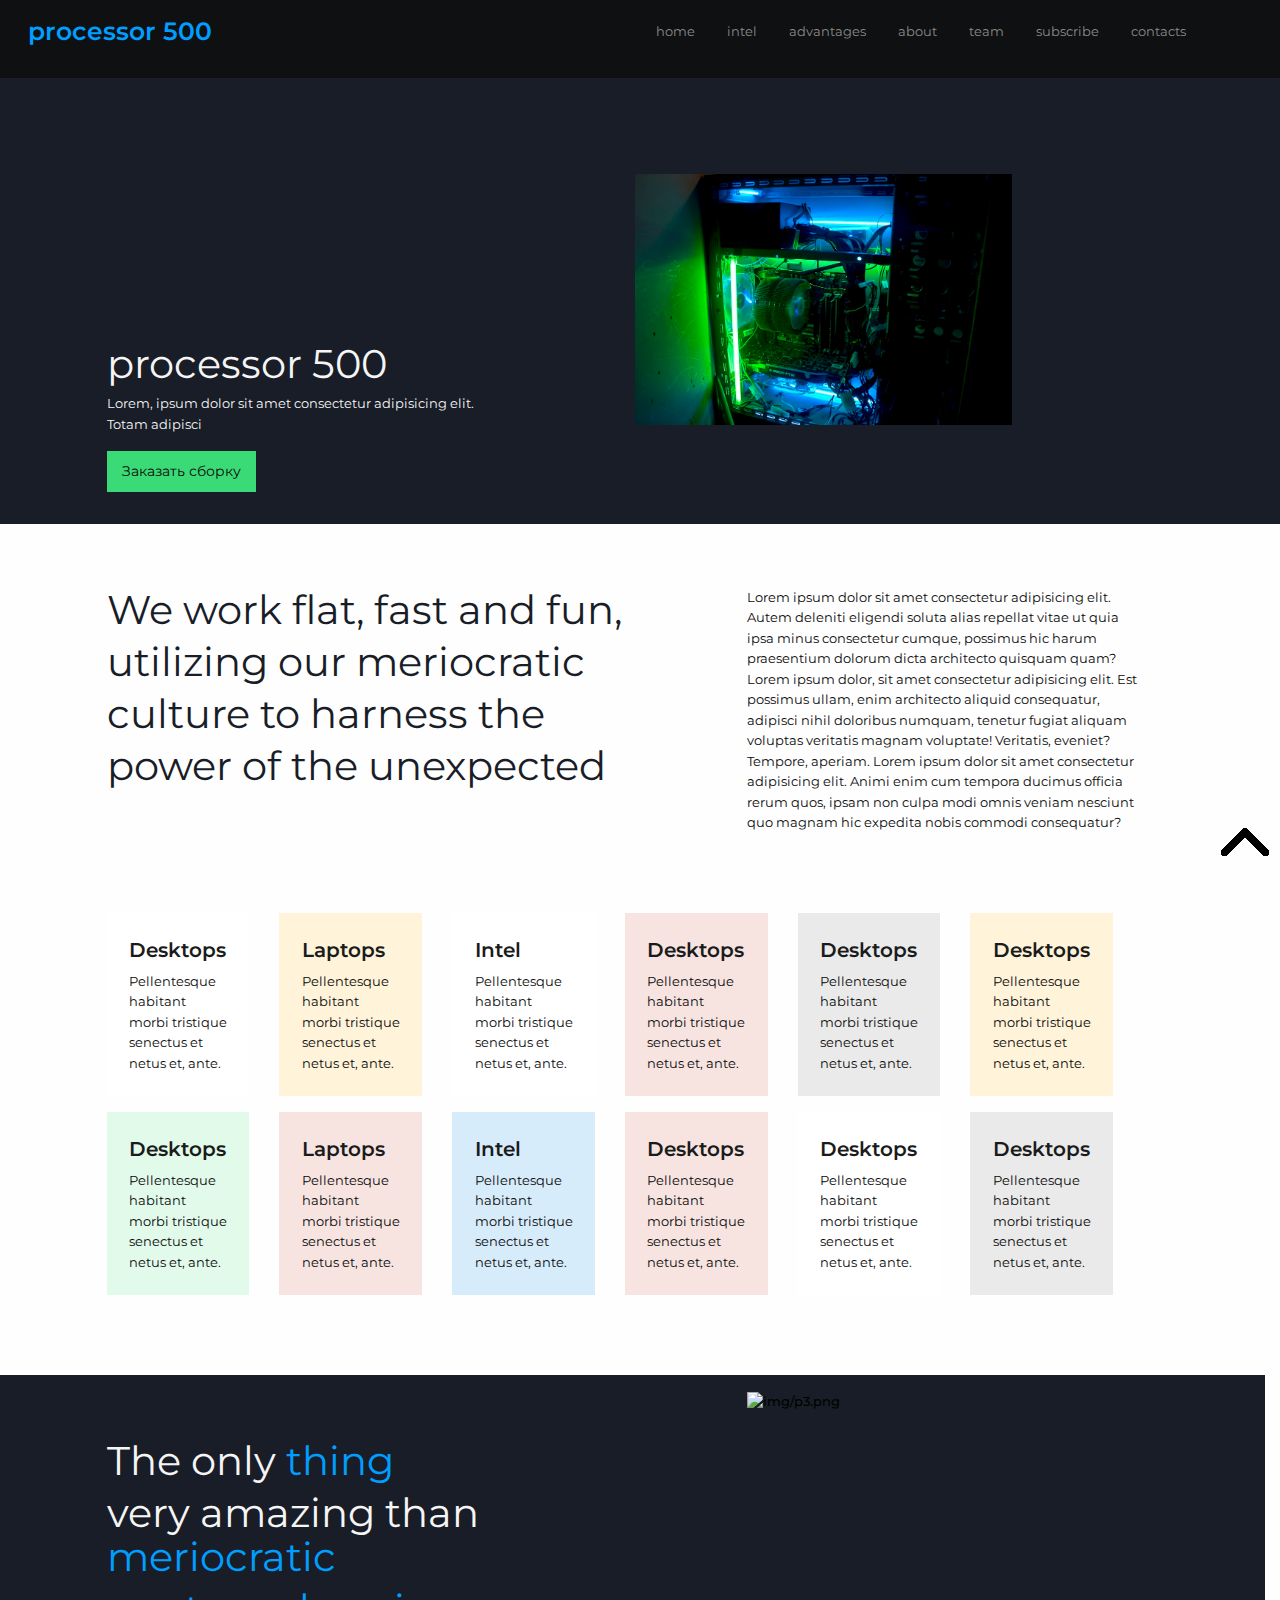
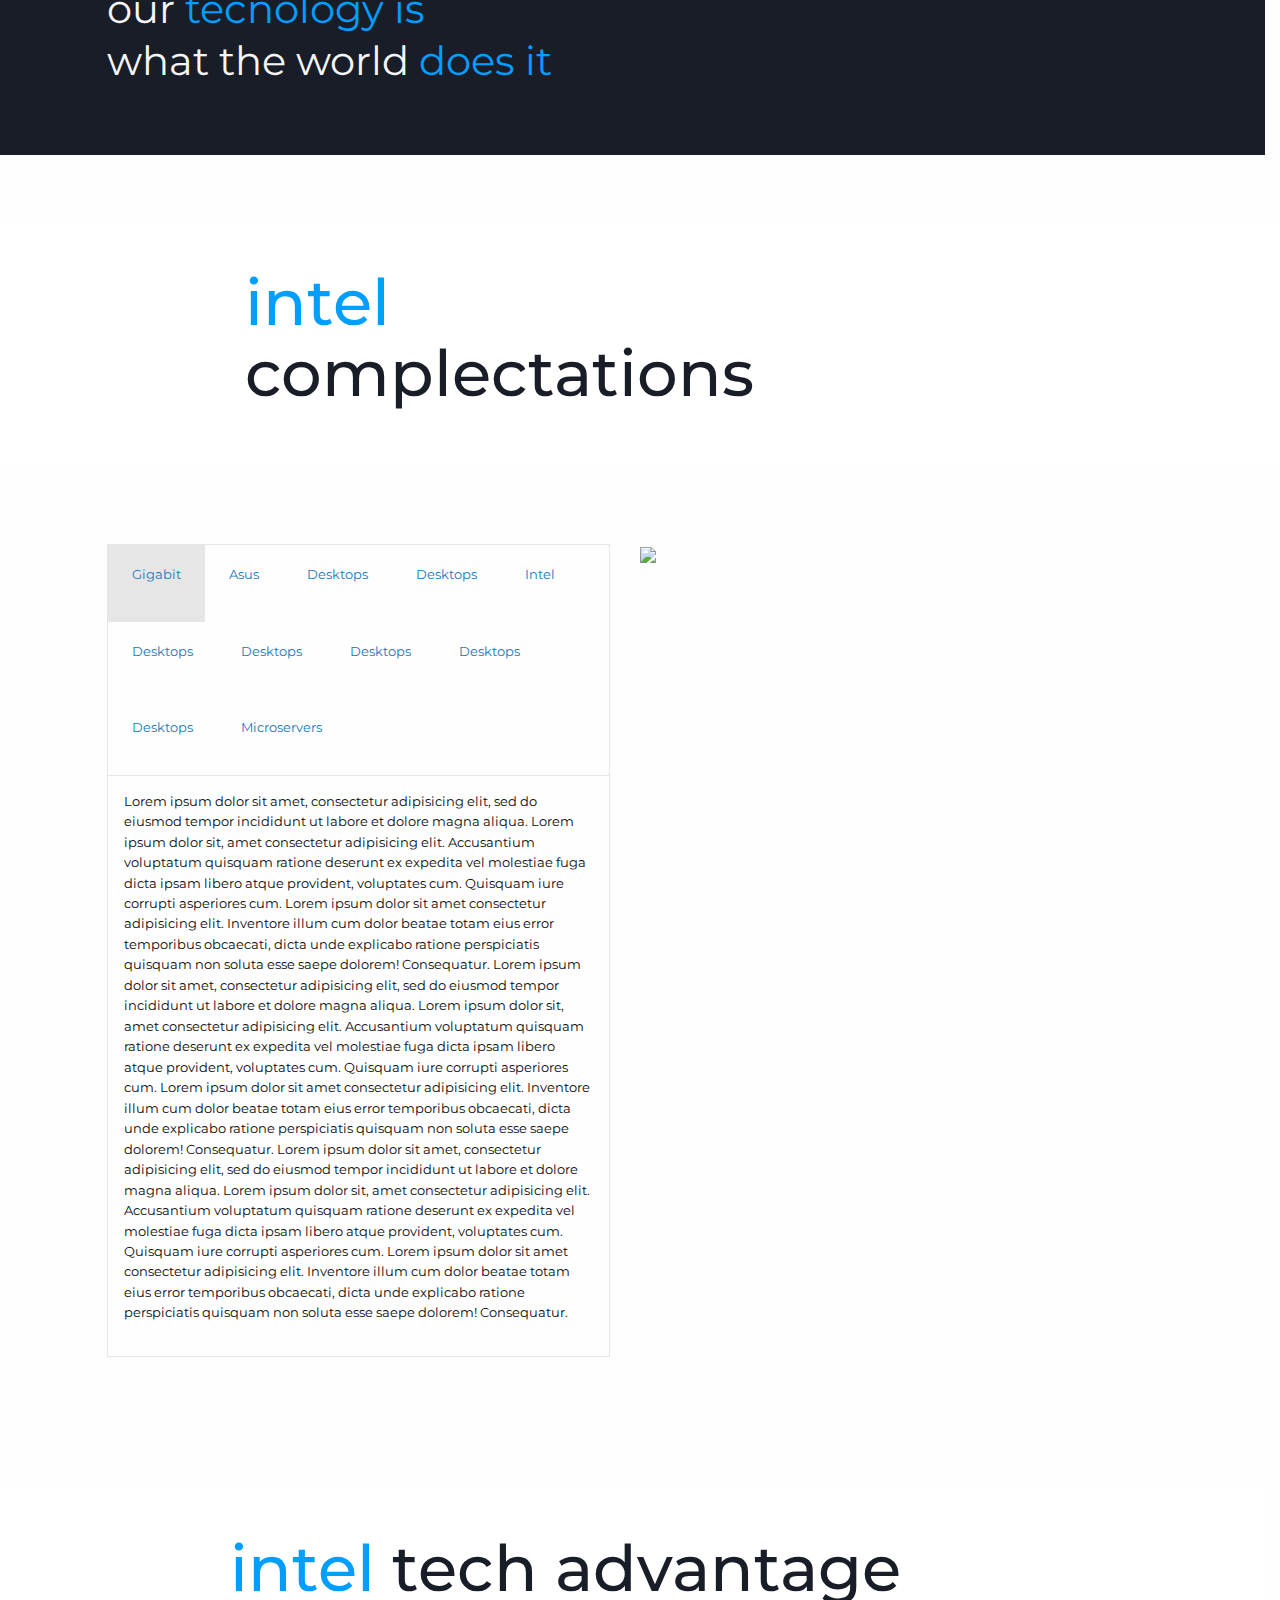
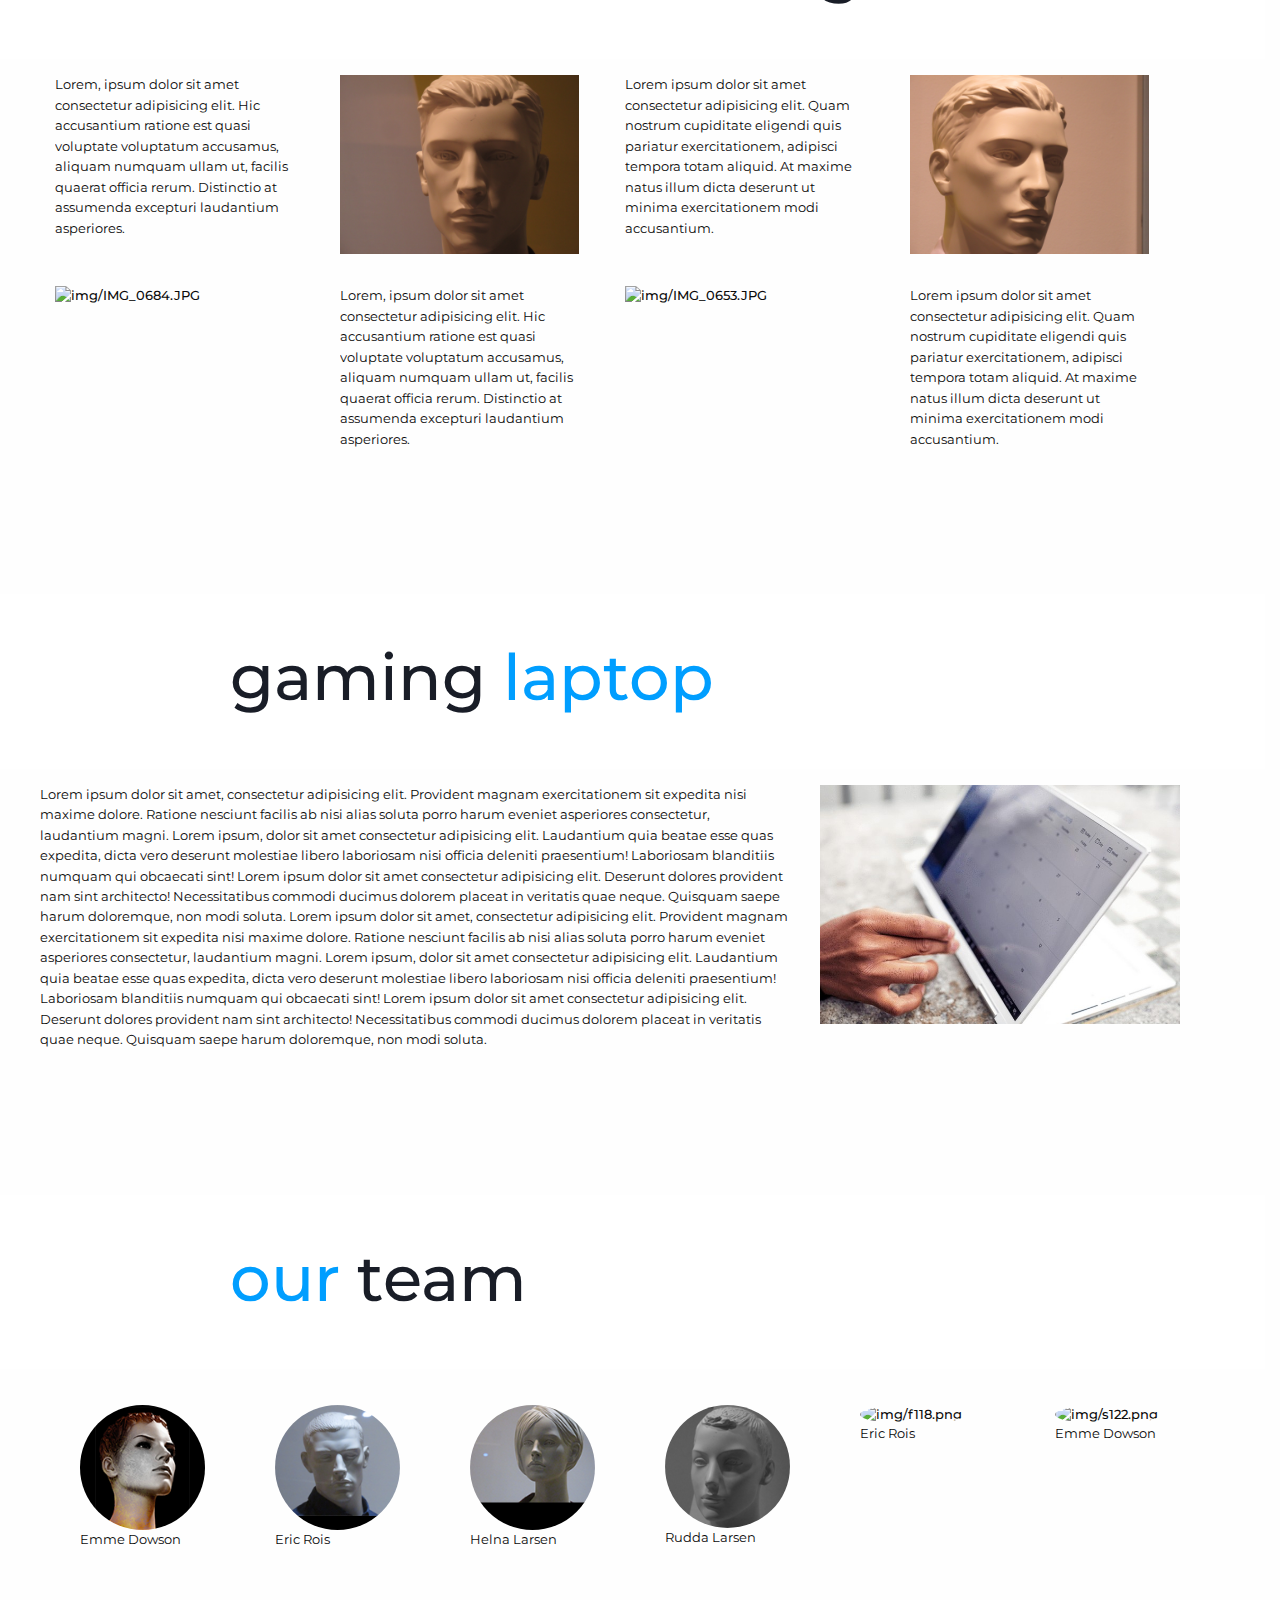
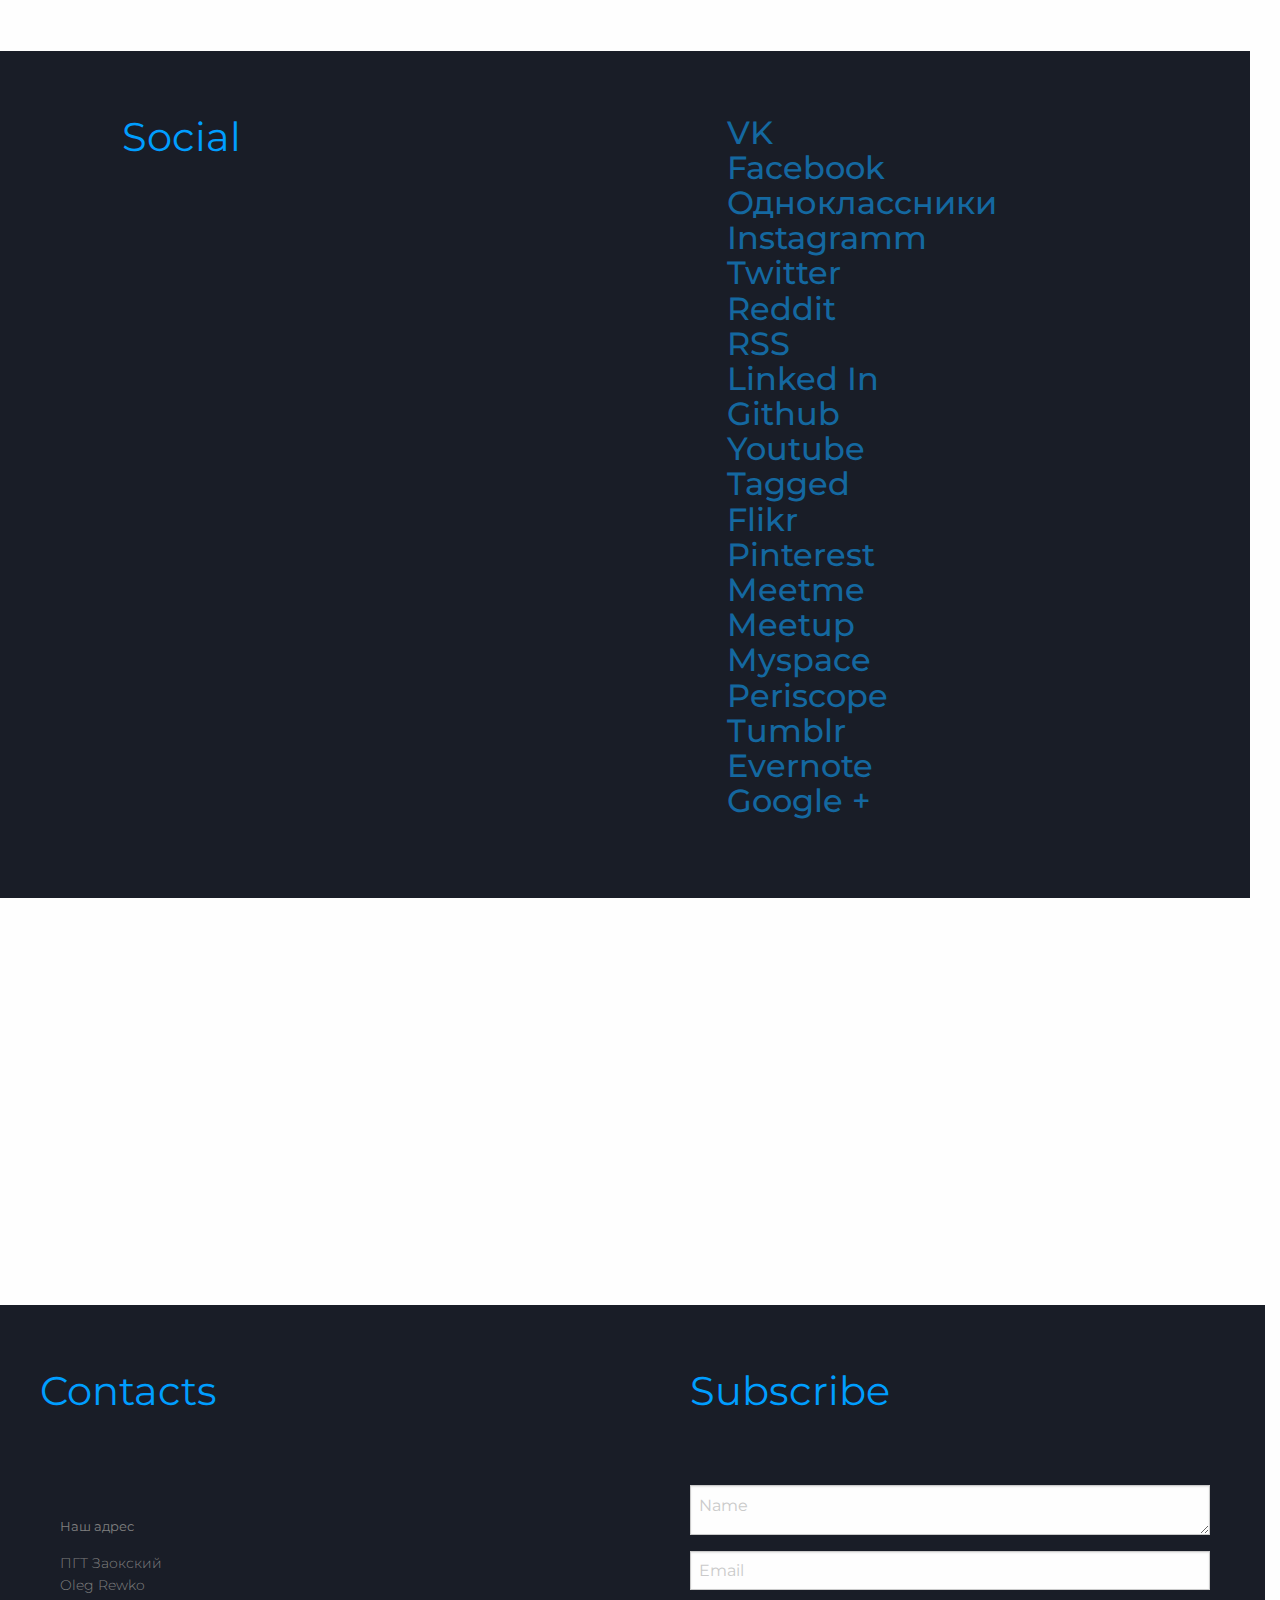
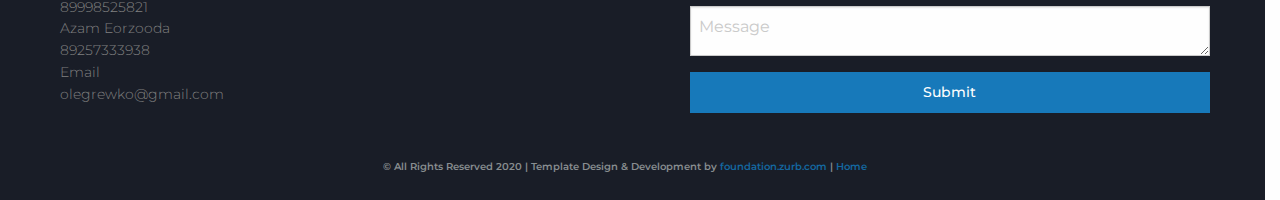
==== commit 1d5cf637: "e" ====
--- a/docs/index.html
+++ b/docs/index.html
@@ -47,7 +47,7 @@
         <ul>
 
           <li>
-            <h4 class="grey">processor 500 </h4>
+            <h4 class="blue">processor 500 </h4>
 
           </li>
 
@@ -72,13 +72,13 @@
           <li><a class="subheader " href="#seven">
               <p>team</p>
             </a></li>
-          <li><a class="subheader " href="#seven01">
+          <!-- <li><a class="subheader " href="#seven01">
               <p>shop</p>
-            </a></li>
+            </a></li> -->
           <li><a class="subheader " href="#eight">
               <p>subscribe</p>
             </a></li>
-          <li><a class="subheader " href="#ten011">
+          <li><a class="subheader " href="#eight">
               <p>contacts</p>
             </a></li>
         </ul>
@@ -94,7 +94,7 @@
         <div class="dummy08"></div>
         <div class="dummy08"></div>
         <div class="dummy08"></div>
-        <h1 class="pr text-left grey6rem"></h1>
+        <h1 class=" text-left grey6rem"></h1>
 
 
 
@@ -203,6 +203,7 @@
       </div>
     </div>
   </div>
+
   <div class="cell medium-1 large-1 "></div>
   </div>
   </div>
@@ -254,7 +255,7 @@
   </div>
   </div>
   <div class="dummy08"></div>
-
+  <!--  -->
   <div class="grid-x grid-margin-x black">
     <div class="cell medium-1 large-1  "></div>
     <div class="cell medium-6 large-6  ">
@@ -265,7 +266,11 @@
       <h1 class="pr text-left grey5rem whitesmoke">what the world <span class="blue">does it</span> </h1>
       <div class="dummy08"></div>
     </div>
-    <div class="cell medium-4 large-4  "></div>
+    <div class="cell medium-4 large-4  ">
+      <div class="dummy"></div>
+      <img src="img/p3.png" alt="img/p3.png">
+      <div class="dummy"></div>
+    </div>
   </div>
   <!-- section -->
   <section id="first" data-magellan-target="first">
@@ -287,46 +292,46 @@
 
   <div class="grid-x grid-margin-x ">
     <div class="cell medium-1 large-1  "></div>
-    <div class="cell medium-10 large-10  ">
+    <div class="cell medium-5 large-5  ">
 
       <ul class="tabs" data-active-collapse="true" data-tabs id="collapsing-tabs">
         <li class="tabs-title is-active"><a href="#panel1c" aria-selected="true">
-            <h6 class="grey">Desktops</h6>
+            <p >Gigabit</p>
           </a></li>
         <li class="tabs-title"><a href="#panel2c">
-            <h6 class="grey">Desktops</h6>
-            </h6>
+            <p >Asus</p>
+            
           </a></li>
         <li class="tabs-title"><a href="#panel3c">
-            <h6 class="grey">Desktops</h6>
-            </h6>
+            <p >Desktops</p>
+            
           </a></li>
         <li class="tabs-title"><a href="#panel4c">
-            <h6 class="grey">Desktops</h6>
-            </h6>
+            <p >Desktops</p>
+            
           </a></li>
         <li class="tabs-title"><a href="#panel2c">
-            <h6 class="grey">Intel</h6>
+            <p >Intel</p>
           </a></li>
         <li class="tabs-title"><a href="#panel3c">
-            <h6 class="grey">Desktops</h6>
-            </h6>
+            <p >Desktops</p>
+           
           </a></li>
         <li class="tabs-title"><a href="#panel4c">
-            <h6 class="grey">Desktops</h6>
+            <p >Desktops</p>
           </a></li>
         <li class="tabs-title"><a href="#panel2c">
-            <h6 class="grey">Desktops</h6>
+            <p >Desktops</p>
           </a></li>
         <li class="tabs-title"><a href="#panel3c">
-            <h6 class="grey">Desktops</h6>
+            <p >Desktops</p>
           </a></li>
         <li class="tabs-title"><a href="#panel4c">
-            <h6 class="grey">Desktops</h6>
+            <p>Desktops</p>
           </a></li>
 
         <li class="tabs-title"><a href="#panel4c">
-            <h6 class="grey">Microservers</h6>
+            <p>Microservers</p>
           </a></li>
       </ul>
 
@@ -378,6 +383,9 @@
       </div>
 
     </div>
+    <div class="cell medium-5 large-5  ">
+      <img  src="img/mp003.png"
+    </div>
     <div class="cell medium-1 large-1  "></div>
   </div>
 
@@ -392,255 +400,302 @@
         <div class="cell medium-10 large-10">
           <h1 class="logotext grey6rem "><span class="blue">intel</span> tech advantage</h1>
         </div>
-       
+
       </div>
     </div>
   </section>
 
-    <div class="grid-container">
-      <div class="grid-x grid-margin-x ">
-        <div class="cell medium-12 large-12">
-          <div class="grid-x grid-padding-x small-up-1 medium-up-2 large-up-4">
-            <div class="cell ">
-              <div class="card ">
-                <p class="text-left">Lorem, ipsum dolor sit amet consectetur adipisicing elit. Hic accusantium ratione
-                  est
-                  quasi voluptate voluptatum accusamus, aliquam numquam ullam ut, facilis quaerat officia rerum.
-                  Distinctio at assumenda excepturi laudantium asperiores.
-                </p>
-              </div>
+  <div class="grid-container">
+    <div class="grid-x grid-margin-x ">
+      <div class="cell medium-12 large-12">
+        <div class="grid-x grid-padding-x small-up-1 medium-up-2 large-up-4">
+          <div class="cell ">
+            <div class="card ">
+              <p class="text-left">Lorem, ipsum dolor sit amet consectetur adipisicing elit. Hic accusantium ratione
+                est
+                quasi voluptate voluptatum accusamus, aliquam numquam ullam ut, facilis quaerat officia rerum.
+                Distinctio at assumenda excepturi laudantium asperiores.
+              </p>
             </div>
-            <div class="cell">
-              <div class="card ">
-                <img src="img/IMG_1148.JPG" alt="img/IMG_1148.JPG">
-              </div>
+          </div>
+          <div class="cell">
+            <div class="card ">
+              <img src="img/IMG_1148.JPG" alt="img/IMG_1148.JPG">
             </div>
-            <div class="cell ">
-              <div class="card ">
-                <p class="text-left">Lorem ipsum dolor sit amet consectetur adipisicing elit. Quam nostrum cupiditate
-                  eligendi quis pariatur exercitationem, adipisci tempora totam aliquid. At maxime natus illum dicta
-                  deserunt ut minima exercitationem modi accusantium.
-                </p>
-              </div>
+          </div>
+          <div class="cell ">
+            <div class="card ">
+              <p class="text-left">Lorem ipsum dolor sit amet consectetur adipisicing elit. Quam nostrum cupiditate
+                eligendi quis pariatur exercitationem, adipisci tempora totam aliquid. At maxime natus illum dicta
+                deserunt ut minima exercitationem modi accusantium.
+              </p>
             </div>
-            <div class="cell">
-              <div class="card">
-                <img src="img/IMG_1150.JPG" alt="img/IMG_1150.JPG">
-              </div>
+          </div>
+          <div class="cell">
+            <div class="card">
+              <img src="img/IMG_1150.JPG" alt="img/IMG_1150.JPG">
             </div>
           </div>
         </div>
       </div>
     </div>
-    <div class="dummy"></div>
-    <div class="grid-container">
-      <div class="grid-x grid-margin-x ">
-        <div class="cell medium-12 large-12">
-          <div class="grid-x grid-padding-x small-up-1 medium-up-2 large-up-4">
-            <div class="cell ">
-              <div class="card ">
-                <img src="img/IMG_0684.JPG" alt="img/IMG_0684.JPG">
-              </div>
+  </div>
+  <div class="dummy"></div>
+  <div class="grid-container">
+    <div class="grid-x grid-margin-x ">
+      <div class="cell medium-12 large-12">
+        <div class="grid-x grid-padding-x small-up-1 medium-up-2 large-up-4">
+          <div class="cell ">
+            <div class="card ">
+              <img src="img/IMG_0684.JPG" alt="img/IMG_0684.JPG">
             </div>
-            <div class="cell">
-              <div class="card ">
-                <p class="text-left">Lorem, ipsum dolor sit amet consectetur adipisicing elit. Hic accusantium ratione
-                  est
-                  quasi voluptate voluptatum accusamus, aliquam numquam ullam ut, facilis quaerat officia rerum.
-                  Distinctio at assumenda excepturi laudantium asperiores.
-                </p>
-
-              </div>
+          </div>
+          <div class="cell">
+            <div class="card ">
+              <p class="text-left">Lorem, ipsum dolor sit amet consectetur adipisicing elit. Hic accusantium ratione
+                est
+                quasi voluptate voluptatum accusamus, aliquam numquam ullam ut, facilis quaerat officia rerum.
+                Distinctio at assumenda excepturi laudantium asperiores.
+              </p>
+
             </div>
-            <div class="cell ">
-              <div class="card ">
-                <img src="img/IMG_0653.JPG" alt="img/IMG_0653.JPG">
-              </div>
+          </div>
+          <div class="cell ">
+            <div class="card ">
+              <img src="img/IMG_0653.JPG" alt="img/IMG_0653.JPG">
             </div>
-            <div class="cell">
-              <div class="card">
-                <p class="text-left">Lorem ipsum dolor sit amet consectetur adipisicing elit. Quam nostrum cupiditate
-                  eligendi quis pariatur exercitationem, adipisci tempora totam aliquid. At maxime natus illum dicta
-                  deserunt ut minima exercitationem modi accusantium.
-                </p>
-
-              </div>
+          </div>
+          <div class="cell">
+            <div class="card">
+              <p class="text-left">Lorem ipsum dolor sit amet consectetur adipisicing elit. Quam nostrum cupiditate
+                eligendi quis pariatur exercitationem, adipisci tempora totam aliquid. At maxime natus illum dicta
+                deserunt ut minima exercitationem modi accusantium.
+              </p>
+
             </div>
           </div>
         </div>
       </div>
     </div>
-
+  </div>
+
+  <div class="dummy08"></div>
+
+  <section id="six" data-magellan-target="six">
     <div class="dummy08"></div>
-
-    <section id="six" data-magellan-target="six">
+    <div class="clearfix large callout  text-left">
+      <div class="grid-x grid-margin-x">
+        <div class="cell medium-2 large-2"></div>
+        <div class="cell medium-10 large-10">
+          <h1 class="logotext grey6rem ">gaming <span class="blue">laptop</span></h1>
+        </div>
+
+      </div>
+    </div>
+  </section>
+
+
+
+  <div class="grid-container ">
+    <div class="grid-x grid-margin-x ">
+      <div class="cell medium-8 large-8">
+        <p class=" text-left ">
+          Lorem ipsum dolor sit amet, consectetur adipisicing elit. Provident magnam exercitationem sit expedita nisi
+          maxime dolore. Ratione nesciunt facilis ab nisi alias soluta porro harum eveniet asperiores consectetur,
+          laudantium magni.
+          Lorem ipsum, dolor sit amet consectetur adipisicing elit. Laudantium quia beatae esse quas expedita, dicta
+          vero deserunt molestiae libero laboriosam nisi officia deleniti praesentium! Laboriosam blanditiis numquam
+          qui
+          obcaecati sint!
+          Lorem ipsum dolor sit amet consectetur adipisicing elit. Deserunt dolores provident nam sint architecto!
+          Necessitatibus commodi ducimus dolorem placeat in veritatis quae neque. Quisquam saepe harum doloremque, non
+          modi soluta.
+          Lorem ipsum dolor sit amet, consectetur adipisicing elit. Provident magnam exercitationem sit expedita nisi
+          maxime dolore. Ratione nesciunt facilis ab nisi alias soluta porro harum eveniet asperiores consectetur,
+          laudantium magni.
+          Lorem ipsum, dolor sit amet consectetur adipisicing elit. Laudantium quia beatae esse quas expedita, dicta
+          vero deserunt molestiae libero laboriosam nisi officia deleniti praesentium! Laboriosam blanditiis numquam
+          qui
+          obcaecati sint!
+          Lorem ipsum dolor sit amet consectetur adipisicing elit. Deserunt dolores provident nam sint architecto!
+          Necessitatibus commodi ducimus dolorem placeat in veritatis quae neque. Quisquam saepe harum doloremque, non
+          modi soluta.
+        </p>
+      </div>
+      <div class="cell medium-4 large-4"><img src="img/sc218.jpg" alt="img/sc218.jpg" style="width: 600px;"></div>
+    </div>
+  </div>
+
+  <div class="dummy08"></div>
+
+
+
+
+  <!--Наша команда:-->
+  <section id="seven" data-magellan-target="seven">
+    <div class="dummy08"></div>
+    <div class="clearfix large callout text-left">
+      <div class="grid-x grid-margin-x">
+        <div class="cell medium-2 large-2"></div>
+        <div class="cell medium-6 large-6">
+          <h2 class="logotext grey6rem "><span class="blue"> our</span> team</h2>
+        </div>
+        <div class="cell medium-4 large-4"></div>
+      </div>
+    </div>
+  </section>
+
+  <!---->
+
+
+
+  <!--Наша команда:-->
+  <div class="grid-container">
+    <div class="grid-x grid-padding-x small-up-1 medium-up-2 large-up-6">
+
+      <div class="cell">
+        <div class="card-profile-stats">
+          <div class="card-profile-stats-intro">
+            <img class="card-profile-stats-intro-pic" src="img/emmedowson.png" alt="img/emmedowson.png">
+
+            <p>
+              Emme Dowson
+
+
+            </p>
+
+          </div>
+        </div>
+      </div>
+
+      <div class="cell">
+        <div class="card-profile-stats">
+          <div class="card-profile-stats-intro">
+            <img class="card-profile-stats-intro-pic" src="img/ericrois.png" alt="img/ericrois.png">
+
+            <p>
+              Eric Rois
+            </p>
+
+          </div>
+        </div>
+      </div>
+
+      <div class="cell">
+        <div class="card-profile-stats">
+          <div class="card-profile-stats-intro">
+            <img class="card-profile-stats-intro-pic" src="img/helna.png" alt="img/helna.png">
+
+            <p>
+              Helna Larsen
+
+            </p>
+
+          </div>
+        </div>
+      </div>
+      <div class="cell">
+        <div class="card-profile-stats">
+          <div class="card-profile-stats-intro">
+            <img class="card-profile-stats-intro-pic" src="img/ruddalarsen.png" alt="img/ruddalarsen.png">
+
+            <p>
+              Rudda Larsen
+
+            </p>
+
+          </div>
+        </div>
+      </div>
+      <div class="cell">
+        <div class="card-profile-stats">
+          <div class="card-profile-stats-intro">
+            <img class="card-profile-stats-intro-pic" src="img/f118.png" alt="img/f118.png">
+
+            <p>
+              Eric Rois
+              
+            </p>
+
+          </div>
+        </div>
+      </div>
+
+
+      <div class="cell">
+        <div class="card-profile-stats">
+          <div class="card-profile-stats-intro">
+            <img class="card-profile-stats-intro-pic" src="img/s122.png" alt="img/s122.png">
+
+            <p>
+              Emme Dowson
+            </p>
+
+          </div>
+        </div>
+      </div>
+
+    </div>
+  </div>
+
+
+  <div class="dummy08"></div>
+
+ 
+  <div class="grid-x grid-margin-x black">
+  <div class="grid-container">
+    <div class="grid-x grid-margin-x ">
+    <div class="cell medium-1 large-1  "></div>
+    <div class="cell small-12 medium-6 large-6  ">
       <div class="dummy08"></div>
-      <div class="clearfix large callout  text-left">
-        <div class="grid-x grid-margin-x">
-          <div class="cell medium-2 large-2"></div>
-          <div class="cell medium-10 large-10">
-            <h1 class="logotext grey6rem ">gaming <span class="blue">laptop</span></h1>
-          </div>
-         
-        </div>
-      </div>
-    </section>
-
-
-
-    <div class="grid-container ">
-      <div class="grid-x grid-margin-x ">
-        <div class="cell medium-8 large-8">
-          <p class=" text-left ">
-            Lorem ipsum dolor sit amet, consectetur adipisicing elit. Provident magnam exercitationem sit expedita nisi
-            maxime dolore. Ratione nesciunt facilis ab nisi alias soluta porro harum eveniet asperiores consectetur,
-            laudantium magni.
-            Lorem ipsum, dolor sit amet consectetur adipisicing elit. Laudantium quia beatae esse quas expedita, dicta
-            vero deserunt molestiae libero laboriosam nisi officia deleniti praesentium! Laboriosam blanditiis numquam
-            qui
-            obcaecati sint!
-            Lorem ipsum dolor sit amet consectetur adipisicing elit. Deserunt dolores provident nam sint architecto!
-            Necessitatibus commodi ducimus dolorem placeat in veritatis quae neque. Quisquam saepe harum doloremque, non
-            modi soluta.
-            Lorem ipsum dolor sit amet, consectetur adipisicing elit. Provident magnam exercitationem sit expedita nisi
-            maxime dolore. Ratione nesciunt facilis ab nisi alias soluta porro harum eveniet asperiores consectetur,
-            laudantium magni.
-            Lorem ipsum, dolor sit amet consectetur adipisicing elit. Laudantium quia beatae esse quas expedita, dicta
-            vero deserunt molestiae libero laboriosam nisi officia deleniti praesentium! Laboriosam blanditiis numquam
-            qui
-            obcaecati sint!
-            Lorem ipsum dolor sit amet consectetur adipisicing elit. Deserunt dolores provident nam sint architecto!
-            Necessitatibus commodi ducimus dolorem placeat in veritatis quae neque. Quisquam saepe harum doloremque, non
-            modi soluta.
-          </p>
-        </div>
-        <div class="cell medium-4 large-4"><img src="img/sc218.jpg" alt="img/sc218.jpg" style="width: 600px;"></div>
-      </div>
-    </div>
-
+      <h1 class="pr text-left grey5rem whitesmoke"><span class="blue">Social</span> </h1>
+      <div class="dummy08"></div>
+    </div>
+    
+
+
+      <div class="cell small-12 medium-3 large-3">
+        <div class="dummy08"></div>
+
+        <div class="footer-widget ">
+
+          <ul class="list-unstyled">
+
+
+
+            <li class="grey2rem"><a
+                href="http://vk.com/share.php?url=[URL]&title=[TITLE]&description=[DESC]&image=[IMAGE]&noparse=true">VK</a>
+            </li>
+            <li class="grey2rem"><a href="https://www.facebook.com/sharer/sharer.php?u=[URL]">Facebook</a></li>
+            <li class="grey2rem"><a href="http://ok.ru">Одноклассники</a></li>
+            <li class="grey2rem"><a href="https://www.instagram.com/">Instagramm</a></li>
+            <li class="grey2rem"><a href="https://twitter.com/share?url=[URL]&text=[TITLE]">Twitter</a></li>
+            <li class="grey2rem"><a href="https://www.reddit.com">Reddit</a></li>
+            <li class="grey2rem"><a href="https://www.youtube.com/channel/UCU-sIbAKpKDuuheQClfKspA">RSS</a></li>
+            <li class="grey2rem"><a href="https://www.linkedin.com/">Linked In</a></li>
+            <li class="grey2rem"><a href="https://github.com/olegrewko/olegrewko.github.io">Github</a></li>
+            <li class="grey2rem"><a href="https://www.youtube.com/channel/UCU-sIbAKpKDuuheQClfKspA">Youtube</a></li>
+            <li class="grey2rem"><a href="https://secure.tagged.com/">Tagged</a></li>
+            <li class="grey2rem"><a href="https://www.flickr.com">Flikr</a></li>
+            <li class="grey2rem"><a href="https://ru.pinterest.com/">Pinterest</a></li>
+            <li class="grey2rem"><a href="http://seoslim.ru/gg/socialnaya-set-meetme.html">Meetme</a></li>
+            <li class="grey2rem"><a href="http://seoslim.ru/gg/socialnaya-set-meetup-com.html">Meetup</a></li>
+            <li class="grey2rem"><a href="https://www.myspace.com">Myspace</a></li>
+            <li class="grey2rem"><a href="https://www.periscope.tv/">Periscope</a></li>
+            <li class="grey2rem"><a href="https://www.tumblr.com">Tumblr</a></li>
+            <li class="grey2rem"><a href="https://www.evernote.com">Evernote</a></li>
+            <li class="grey2rem"><a href="https://www.plus.google.com">Google +</a></li>
+          </ul>
+          <!-- </div> -->
+        </div>
+      </div>
+      </div>
+    </div>
     <div class="dummy08"></div>
-
-
-
-
-    <!--Наша команда:-->
-    <section id="seven" data-magellan-target="seven">
-      <div class="dummy08"></div>
-      <div class="clearfix large callout text-left">
-        <div class="grid-x grid-margin-x">
-          <div class="cell medium-2 large-2"></div>
-          <div class="cell medium-6 large-6">
-            <h2 class="logotext grey6rem "><span class="blue"> our</span> team</h2>
-          </div>
-          <div class="cell medium-4 large-4"></div>
-        </div>
-      </div>
-    </section>
-
-    <!---->
-
-
-
-    <!--Наша команда:-->
-    <div class="grid-container">
-      <div class="grid-x grid-padding-x small-up-1 medium-up-2 large-up-6">
-
-        <div class="cell">
-          <div class="card-profile-stats">
-            <div class="card-profile-stats-intro">
-            <img class="card-profile-stats-intro-pic" src="img/emmedowson.png" alt="img/emmedowson.png">
-            
-              <p>
-                Emme Dowson
-
-
-              </p>
-            
-          </div>
-        </div>
-        </div>
-
-        <div class="cell">
-          <div class="card-profile-stats">
-            <div class="card-profile-stats-intro">
-            <img class="card-profile-stats-intro-pic" src="img/ericrois.png" alt="img/ericrois.png">
-            
-              <p>
-                Eric Rois
-              </p>
-            
-          </div>
-        </div>
-        </div>
-
-        <div class="cell">
-          <div class="card-profile-stats">
-            <div class="card-profile-stats-intro">
-            <img class="card-profile-stats-intro-pic" src="img/helna.png" alt="img/helna.png">
-            
-              <p>
-                Helna Larsen
-
-              </p>
-            
-          </div>
-        </div>
-      </div>
-        <div class="cell">
-          <div class="card-profile-stats">
-            <div class="card-profile-stats-intro">
-            <img class="card-profile-stats-intro-pic" src="img/ruddalarsen.png" alt="img/ruddalarsen.png">
-            
-              <p>
-                Rudda Larsen
-
-              </p>
-            
-          </div>
-        </div>
-      </div>
-        <div class="cell">
-          <div class="card-profile-stats">
-            <div class="card-profile-stats-intro">
-              <img class="card-profile-stats-intro-pic" src="img/emmedowson.png" alt="img/emmedowson.png">
-
-              <p>
-                Emme Dowson
-              </p>
-
-            </div>
-          </div>
-        </div>
-
-
-        <div class="cell">
-          <div class="card-profile-stats">
-            <div class="card-profile-stats-intro">
-              <img class="card-profile-stats-intro-pic" src="img/ericrois.png" alt="img/ericrois.png">
-              
-                <p>
-                  Eric Rois</br>
-                </p>
-              
-            </div>
-          </div>
-        </div>
-
-      </div>
-    </div>
-
-    <section id="seven01" data-magellan-target="seven01">
-      <div class="dummy08"></div>
-      <div class="clearfix large callout text-left">
-        <div class="grid-x grid-margin-x">
-          <div class="cell medium-2 large-2"></div>
-          <div class="cell medium-10 large-10">
-            <h2 class="logotext grey6rem ">shops <span class="blue">intel</span></h2>
-          </div>
-          
-        </div>
-      </div>
-    </section>
+  </div>
+    <!-- section -->
+    
+
 
     <!--Googlemap---------------------------------------------------------------------------------------------->
     <section class="socialmap ">
@@ -653,376 +708,107 @@
         </iframe>
       </div>
     </section>
-    <!--Googlemap---------------------------------------------------------------------------------------------->
-    <section id="eight" data-magellan-target="eight" class="black">
-      <div class="dummy08"></div>
-      <div class="grid-container ">
-        <div class="grid-x grid-margin-x ">
-          <div class="cell medium-4 large-4 ">
-
-            <h2 class="logotext grey6rem"><span class="blue">contact us</span></h2>
-          </div>
-          <div class="cell medium-8 large-8">
-
-            <form>
-              <div class="grid-x grid-padding-x">
-                <div class="large-4 medium-4 cell">
-                  <input type="text" placeholder="Ваш телефон" />
-                </div>
-                <div class="large-4 medium-4 cell">
-                  <input type="text" placeholder="Ваш Email" />
-                </div>
-                <div class="large-4 medium-4 cell">
-                  <div class="grid-x">
-                    <div class="input-group">
-                      <input type="text" placeholder="Ваш Email" class="input-group-field" />
-                      <span class="input-group-label">.com</span>
-                    </div>
-                  </div>
-                </div>
-              </div>
-              <a class=" button primary small expanded  " href="#">Отправить заявку</a>
-            </form>
-          </div>
-
-        </div>
-      </div>
-      <div class="dummy08"></div>
-    </section>
-
-    <!-- <section id="#" class="social black ">     
-      
+    <!--Googlemap-----------------------------------tiny-footer-footer----------------------------------------------------------->
+  <section id="eight" data-magellan-target="eight" class="black">
+    <div class="grid-container ">
+       <div class="dummy08"></div>
+      <div class="grid-x">
+       
+        <div  class="cell   medium-4 large-4 footer-widget">
+          <h1 class="pr text-left grey5rem whitesmoke"><span class="blue">Contacts</span> </h1>
+          <div class="dummy08"></div>
           
-      <div class="grid-container "> 
-   
-           
-            <div class="grid-x ">
-
-
-                <div class="cell medium-12 large-12 w200">  
-                    
-           
-   
+             <div class="dummy02"></div>
+        
             
-                   
-   
-                       <div class="" title="В контакте">
-                           <div class="roll">
-                               <img class="regular" src="icons/vk45gray.png"/><a
-                                   href="http://vk.com/share.php?url=[URL]&title=[TITLE]&description=[DESC]&image=[IMAGE]&noparse=true"><img
-                                   class="rollover" src="icons/vk45.png"/></a>
-                           </div>
-                       </div>
-   
-                       <div class="" title="В контакте">
-                           <div class="roll">
-                               <img class="regular" src="icons/vk50gray.png"/><a
-                                   href="http://vk.com/share.php?url=[URL]&title=[TITLE]&description=[DESC]&image=[IMAGE]&noparse=true"><img
-                                   class="rollover" src="icons/vk50.png"/></a>
-                           </div>
-                       </div>
-   
-   
-                       <div class="" title="Фэйсбук">
-                           <div class="roll">
-                               <img class="regular" src="icons/fb45gray.png"/><a
-                                   href="https://www.facebook.com/sharer/sharer.php?u=[URL]"><img class="rollover"
-                                                                                                  src="icons/fb45.png"/></a>
-                           </div>
-                       </div>
-   
-   
-                       <div class="" title="Одноклассники">
-                           <div class="roll">
-                               <img class="regular" src="icons/o46gray.png"/><a href="http://ok.ru"><img class="rollover"
-                                                                                                     src="icons/o46.png"/></a>
-                           </div>
-                       </div>
-   
-   
-                       <div class="" title="Инстаграмм">
-                           <div class="roll">
-                               <img class="regular" src="icons/i45gray.png"/><a href="https://www.instagram.com/"><img
-                                   class="rollover" src="icons/i45.png"/></a>
-                           </div>
-                       </div>
-   
-   
-                       <div class="" title="Твиттер">
-                           <div class="roll">
-                               <img class="regular" src="icons/twittergray.png"/><a
-                                   href="https://twitter.com/share?url=[URL]&text=[TITLE]"><img class="rollover"
-                                                                                                src="icons/twitter.png"/></a>
-                           </div>
-                       </div>
-   
-   
-                       <div class="" title="Реддит">
-                           <div class="roll">
-                               <img class="regular" src="icons/re50gray.png"/><a href="https://www.reddit.com"><img
-                                   class="rollover" src="icons/re50.png"/></a>
-                           </div>
-                       </div>
-   
-                       <div class="" title="РСС">
-                           <div class="roll">
-                               <img class="regular" src="icons/rss45gray.png"/><a
-                                   href="https://www.youtube.com/channel/UCU-sIbAKpKDuuheQClfKspA"><img
-                                   class="rollover" src="icons/rss45.png"/></a>
-                           </div>
-                       </div>
-   
-                       <div class="" title="linkedin">
-                           <div class="roll">
-                               <img class="regular" src="icons/in45gray.png"/><a href="https://www.linkedin.com/"><img
-                                   class="rollover" src="icons/in45.png"/></a>
-                           </div>
-                       </div>
-                       <div class="" title="Гитхаб">
-                           <div class="roll">
-                               <img class="regular" src="icons/ghbl45gray.png"/><a
-                                   href="https://github.com/olegrewko/olegrewko.github.io"><img class="rollover"
-                                                                                                src="icons/ghbl45.png"/></a>
-                           </div>
-                       </div>
-   
-                       <div class="" title="Ютуб">
-                           <div class="roll">
-                               <img class="regular" src="icons/youtube45gray01.png"/><a
-                                   href="https://www.youtube.com/channel/UCU-sIbAKpKDuuheQClfKspA"><img
-                                   class="rollover" src="icons/youtubemaroon.png"/></a>
-                           </div>
-                       </div>
-   
-                       <div class="" title="tagged">
-                           <div class="roll">
-                               <img class="regular" src="icons/taggedgray.png"/><a href="https://secure.tagged.com/"><img
-                                   class="rollover" src="icons/tagged.png"/></a>
-                           </div>
-                       </div>
-   
-                       <div class="" title="flikr">
-                           <div class="roll">
-                               <img class="regular" src="icons/flikrgray.png"/><a href="https://www.flickr.com"><img
-                                   class="rollover" src="icons/flikr.png"/></a>
-                           </div>
-                       </div>
-   
-                       <div class="" title="pinterest">
-                           <div class="roll">
-                               <img class="regular" src="icons/pinterest.png"/><a href="https://ru.pinterest.com/"><img
-                                   class="rollover" src="icons/pinterest002.png"/></a>
-                           </div>
-                       </div>
-   
-                       <div class="" title="meetme">
-                           <div class="roll">
-                               <img class="regular" src="icons/meetmegray.png"/><a
-                                   href="http://seoslim.ru/gg/socialnaya-set-meetme.html"><img class="rollover"
-                                                                                               src="icons/meetme.png"/></a>
-                           </div>
-                       </div>
-   
-                       <div class="" title="meetup">
-                           <div class="roll">
-                               <img class="regular" src="icons/meetupgray.png"/><a
-                                   href="http://seoslim.ru/gg/socialnaya-set-meetup-com.html"><img class="rollover"
-                                                                                                   src="icons/meetup.png"/></a>
-                           </div>
-                       </div>
-   
-   
-                       <div class="" title="myspace">
-                           <div class="roll">
-                               <img class="regular" src="icons/myspacegray.png"/><a href="https://www.myspace.com"><img
-                                   class="rollover" src="icons/myspace.png"/></a>
-                           </div>
-                       </div>
-   
-                       <div class="" title="periscope">
-                           <div class="roll">
-                               <img class="regular" src="icons/periscope001.png"/><a
-                                   href="https://www.periscope.tv/"><img class="rollover"
-                                                           src="icons/periscopegreen.png"/></a>
-                           </div>
-                       </div>
-   
-   
-                       <div class="" title="tumblr">
-                           <div class="roll">
-                               <img class="regular" src="icons/tumblrgray.png"/><a href="https://www.tumblr.com"><img
-                                   class="rollover" src="icons/tumblr.png"/></a>
-                           </div>
-                       </div>
-   
-                       <div class="" title="evernote">
-                           <div class="roll">
-                               <img class="regular" src="icons/evernotegreen.png"/><a
-                                   href="https://www.plus.google.com"><img class="rollover"
-                                                                           src="icons/evernote.png"/></a>
-                           </div>
-                       </div>
-   
-   
-                                 <div class="" title="Гугл плюс">
-                            <div class="roll">
-                            <img class="regular" src="icons/guglplus45gray.png"/><a
-                                     href="https://www.plus.google.com"><img class="rollover"
-                                  src="icons/guglplus45.png"/></a>
-   
-                              </div>                                 
-                         </div>
-             
-           
-   
-   
-   
-               </div>
-             </div>
-   
-                     
-</div>
-           
-</section>  -->
-
-    <footer class="footer black">
-    <div class="grid-container  ">
-      <div class="grid-x tiny-footer-footer">
-        <div class="cell small-12 medium-4 large-3">
-          <div class="footer-widget">
-            <ul class="list-unstyled" data-magellan>
-              <li>
-                <p class="grey2grem">Company</p>
+              <ul class="list-unstyled">
+              <li class="grey">
+                <p class="grey">Наш адрес</p>
               </li>
-              <li><a class="grey2grem" href="#home">home</a></li>
-              <li><a class="grey2grem" href="#first">intel</a></li>
-              <li><a class="grey2grem" href="#third">advantages</a></li>
-              <li><a class="grey2grem" href="#six">about</a></li>
-              <li><a class="grey2grem" href="#seven">team</a></li>
-              <li><a class="grey2grem" href="#seven01">shop</a></li>
-              <li><a class="grey2grem" href="#eight">subscribe</a></li>
-              <li><a class="grey2grem" href="#ten011">contacts</a></li>
-
-            </ul>
-
-          </div>
-
-        </div>
-        <div class="cell small-12 medium-4 large-3">
-          <div class="footer-widget ">
-
-            <ul class="list-unstyled">
-              <li>
-                <p class="grey2rem">Social</p>
-              </li>
-
-
-              <li class="grey2rem"><a
-                  href="http://vk.com/share.php?url=[URL]&title=[TITLE]&description=[DESC]&image=[IMAGE]&noparse=true">VK</a>
-              </li>
-              <li class="grey2rem"><a href="https://www.facebook.com/sharer/sharer.php?u=[URL]">Facebook</a></li>
-              <li class="grey2rem"><a href="http://ok.ru">Одноклассники</a></li>
-              <li class="grey2rem"><a href="https://www.instagram.com/">Instagramm</a></li>
-              <li class="grey2rem"><a href="https://twitter.com/share?url=[URL]&text=[TITLE]">Twitter</a></li>
-              <li class="grey2rem"><a href="https://www.reddit.com">Reddit</a></li>
-              <li class="grey2rem"><a href="https://www.youtube.com/channel/UCU-sIbAKpKDuuheQClfKspA">RSS</a></li>
-              <li class="grey2rem"><a href="https://www.linkedin.com/">Linked In</a></li>
-              <li class="grey2rem"><a href="https://github.com/olegrewko/olegrewko.github.io">Github</a></li>
-
-            </ul>
-          </div>
-        </div>
-        <!-- /.footer-links -->
-        <!-- footer-links -->
-
-        <div class="cell small-12 medium-4 large-3">
-          <div class="footer-widget ">
-            <ul class="list-unstyled">
-              <li>
-                <p class="grey2rem">Social</p>
-              </li>
-              <li class="grey2rem"><a href="https://www.youtube.com/channel/UCU-sIbAKpKDuuheQClfKspA">Youtube</a></li>
-              <li class="grey2rem"><a href="https://secure.tagged.com/">Tagged</a></li>
-              <li class="grey2rem"><a href="https://www.flickr.com">Flikr</a></li>
-              <li class="grey2rem"><a href="https://ru.pinterest.com/">Pinterest</a></li>
-              <li class="grey2rem"><a href="http://seoslim.ru/gg/socialnaya-set-meetme.html">Meetme</a></li>
-              <li class="grey2rem"><a href="http://seoslim.ru/gg/socialnaya-set-meetup-com.html">Meetup</a></li>
-              <li class="grey2rem"><a href="https://www.myspace.com">Myspace</a></li>
-              <li class="grey2rem"><a href="https://www.periscope.tv/">Periscope</a></li>
-              <li class="grey2rem"><a href="https://www.tumblr.com">Tumblr</a></li>
-              <li class="grey2rem"><a href="https://www.evernote.com">Evernote</a></li>
-              <li class="grey2rem"><a href="https://www.plus.google.com">Google +</a></li>
-            </ul>
-          </div>
-        </div>
-        <div id="ten011" class="cell small-12 medium-4 large-3">
-
-          <div class="footer-widget ">
-            <ul class="list-unstyled">
-              <li class="grey2grem">
-                <p class="grey2grem">Наш адрес</p>
-              </li>
-              <li class="grey2grem">
+              <li class="grey">
                 ПГТ Заокский
               </li>
-              <li class="grey2grem"> Oleg Rewko</li>
-              <li class="grey2grem"> 89998525821</li>
-              <li class="grey2grem"> Azam Eorzooda</li>
-              <li class="grey2grem"> 89257333938</li>
-              <li class="grey2grem"> Email</li>
-              <li class="grey2grem"> olegrewko@gmail.com</li>
-            </ul>
-
-
-          </div>
-        </div>
-        <!---->
-      </div>
-      <!--grid-x-->
-
-    </div>
-    <!--grid-container-->
-    </footer>
-
-    <!-- tiny-footer------------------------------------------------------------------------------------- -->
-    <div class="grid-container fluid black">
+              <li class="grey"> Oleg Rewko</li>
+              <li class="grey"> 89998525821</li>
+              <li class="grey"> Azam Eorzooda</li>
+              <li class="grey"> 89257333938</li>
+              <li class="grey"> Email</li>
+              <li class="grey"> olegrewko@gmail.com</li>
+              </ul>
+          
+           
+        </div>
+        
+        <div class="cell   medium-8 large-8">
+          <div class="grid-x">
+             <div class="sell   medium-4 large-4"></div>
+             <div class="sell   medium-8 large-8">
+           <h1 class="pr text-left grey5rem whitesmoke"><span class="blue">Subscribe</span> </h1>
+           <div class="dummy08"></div>
+           
+           <textarea placeholder="Name"></textarea>
+           <input type="text" placeholder="Email">
+           <textarea placeholder="Message"></textarea>
+           <input type="submit" class="button expanded" value="Submit">
+           </div>
+          </div>
+          <div class="dummy04"></div>
+        </div>
+      </div>
+    </div>   
+  </section>
+  <!--  -->
+  <!-- <div class="login-box">
+    <div class="row collapse expanded">
+      <div class="small-12 medium-6 column small-order-2 medium-order-1">
+        <div class="login-box-form-section">
+          <h1 class="login-box-title">Sign up</h1>
+          <input class="login-box-input" type="text" name="username" placeholder="Username" />
+          <input class="login-box-input" type="email" name="email" placeholder="E-mail" />
+          <input class="login-box-input" type="password" name="password" placeholder="Password" />
+          <input class="login-box-input" type="password" name="password2" placeholder="Retype password" />
+          <input class="login-box-submit-button" type="submit" name="signup_submit" value="Sign me up" />
+        </div>
+      </div>
+    </div>
+  </div> -->
+
+  <!-- tiny-footer------------------------------------->
+  <div class="grid-container fluid black">
     <div class="grid-container  tiny-footer text-center ">
-      <!-- <div class="grid-x grid-margin-x"> -->
-
-        <p class="tiny-footer"> © All Rights Reserved 2020 | Template Design & Development by <a
-            href="https://foundation.zurb.com " target="_blank" class="copyrightlink">foundation.zurb.com</a> | <a
-            href="#home">Home</a></p>
-
-      <!-- </div> -->
-    </div>
-  </div>
-    <!-- tiny-footer---------------------------------------------------------------------------------- -->
-    <script type="text/javascript">
-      $(document).ready(function () {
-        /*
-        var defaults = {
-            containerID: 'toTop', // fading element id
-          containerHoverID: 'toTopHover', // fading element hover id
-          scrollSpeed: 1200,
-          easingType: 'linear' 
-         };
-        */
-        $().UItoTop({
-          easingType: 'easeOutQuart'
-        });
+      <p class="tiny-footer"> © All Rights Reserved 2020 | Template Design & Development by <a
+          href="https://foundation.zurb.com " target="_blank" class="copyrightlink">foundation.zurb.com</a> | <a
+          href="#home">Home</a></p>
+
+    </div>
+  </div>
+  <!-- tiny-footer---------------------------------------------------------------------------------- -->
+  <script type="text/javascript">
+    $(document).ready(function () {
+      /*
+      var defaults = {
+          containerID: 'toTop', // fading element id
+        containerHoverID: 'toTopHover', // fading element hover id
+        scrollSpeed: 1200,
+        easingType: 'linear' 
+       };
+      */
+      $().UItoTop({
+        easingType: 'easeOutQuart'
       });
-    </script>
-
-    <a href="#" id="toTop" style="display: block;"> <span id="toTopHover" style="opacity: 1;"> </span></a>
-    <script src="js/vendor/jquery.js"></script>
-    <script src="js/vendor/what-input.js"></script>
-    <script src="js/vendor/foundation.js"></script>
-    <script src="js/app.js"></script>
-    <script src="https://code.jquery.com/jquery-3.3.1.min.js"></script>
-    <script src="contactform.js"></script>
-    <!-- fotorama.css & fotorama.js. -->
-    <link href="http://cdnjs.cloudflare.com/ajax/libs/fotorama/4.6.4/fotorama.css" rel="stylesheet"> <!-- 3 KB -->
-    <script src="http://cdnjs.cloudflare.com/ajax/libs/fotorama/4.6.4/fotorama.js"></script> <!-- 16 KB -->
+    });
+  </script>
+
+  <a href="#" id="toTop" style="display: block;"> <span id="toTopHover" style="opacity: 1;"> </span></a>
+  <script src="js/vendor/jquery.js"></script>
+  <script src="js/vendor/what-input.js"></script>
+  <script src="js/vendor/foundation.js"></script>
+  <script src="js/app.js"></script>
+  <script src="https://code.jquery.com/jquery-3.3.1.min.js"></script>
+  <script src="contactform.js"></script>
+  <!-- fotorama.css & fotorama.js. -->
+  <link href="http://cdnjs.cloudflare.com/ajax/libs/fotorama/4.6.4/fotorama.css" rel="stylesheet"> <!-- 3 KB -->
+  <script src="http://cdnjs.cloudflare.com/ajax/libs/fotorama/4.6.4/fotorama.js"></script> <!-- 16 KB -->
 </body>
 
 </html>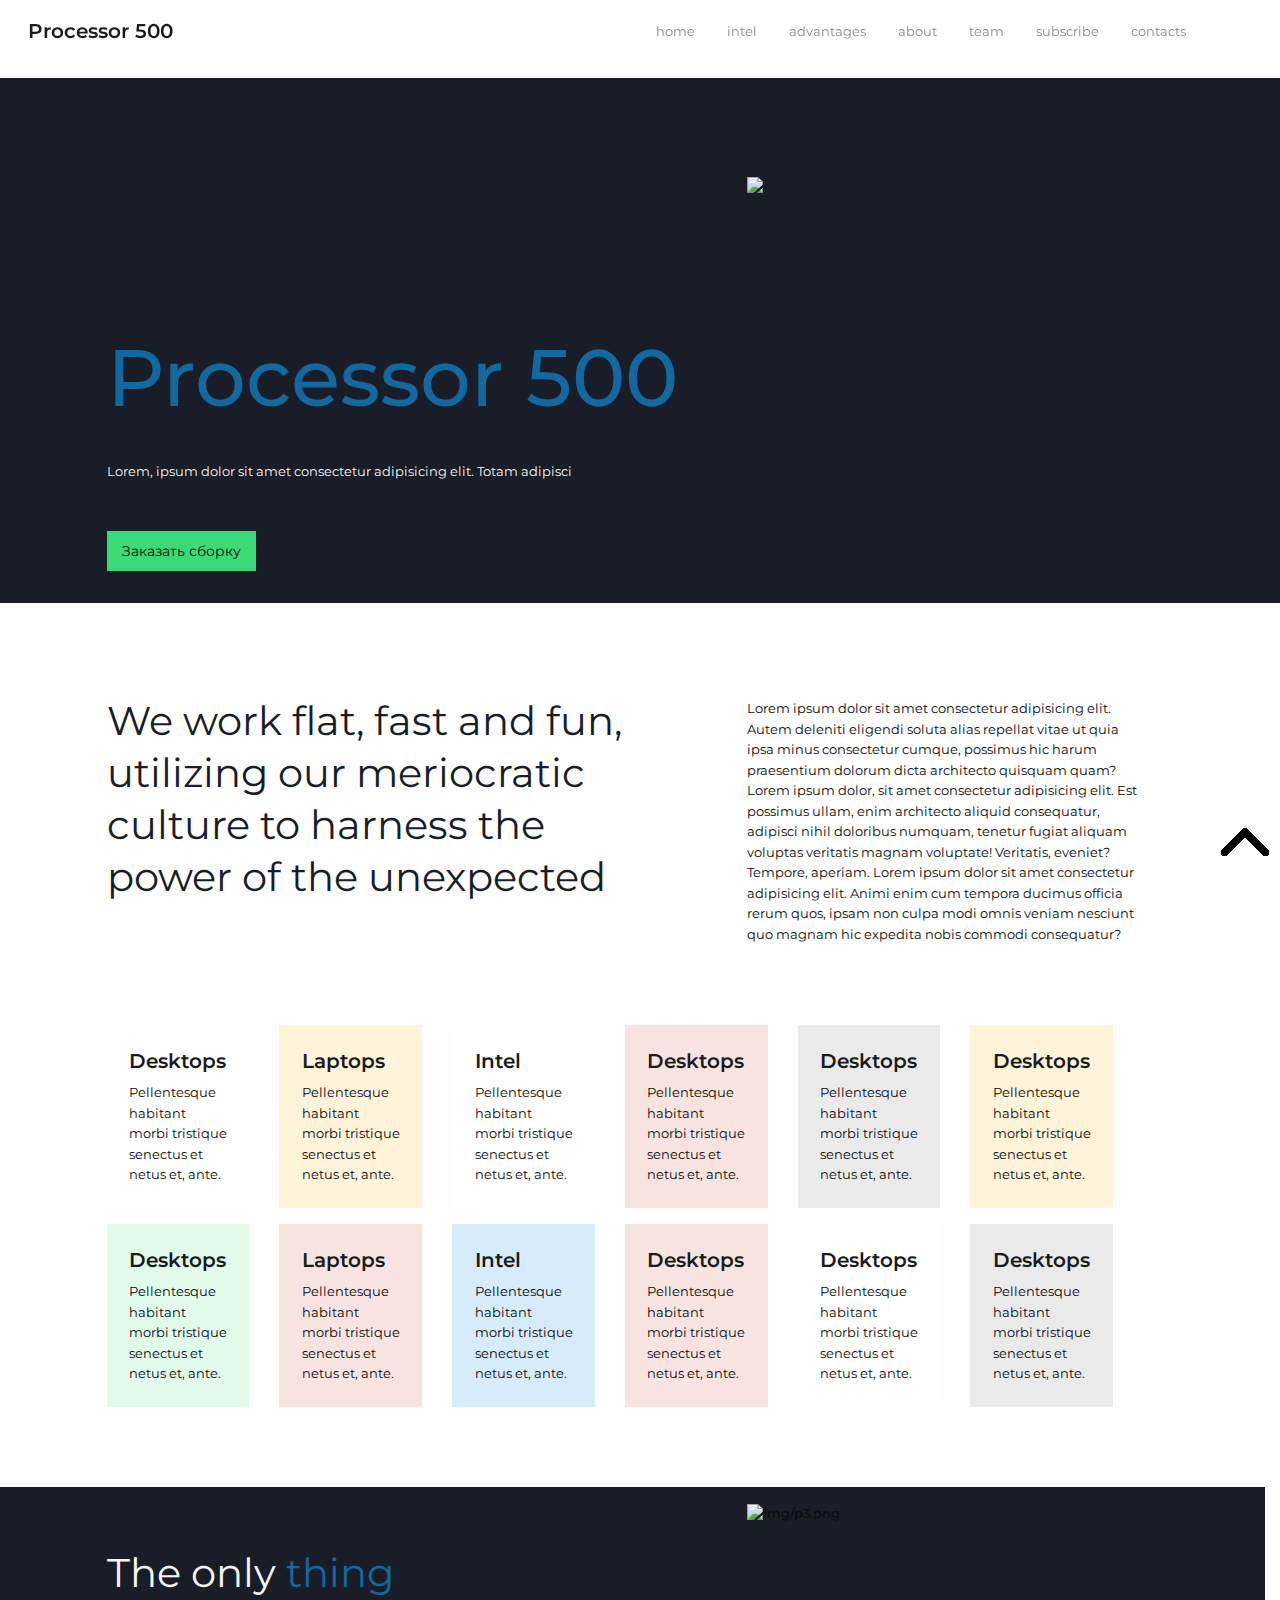
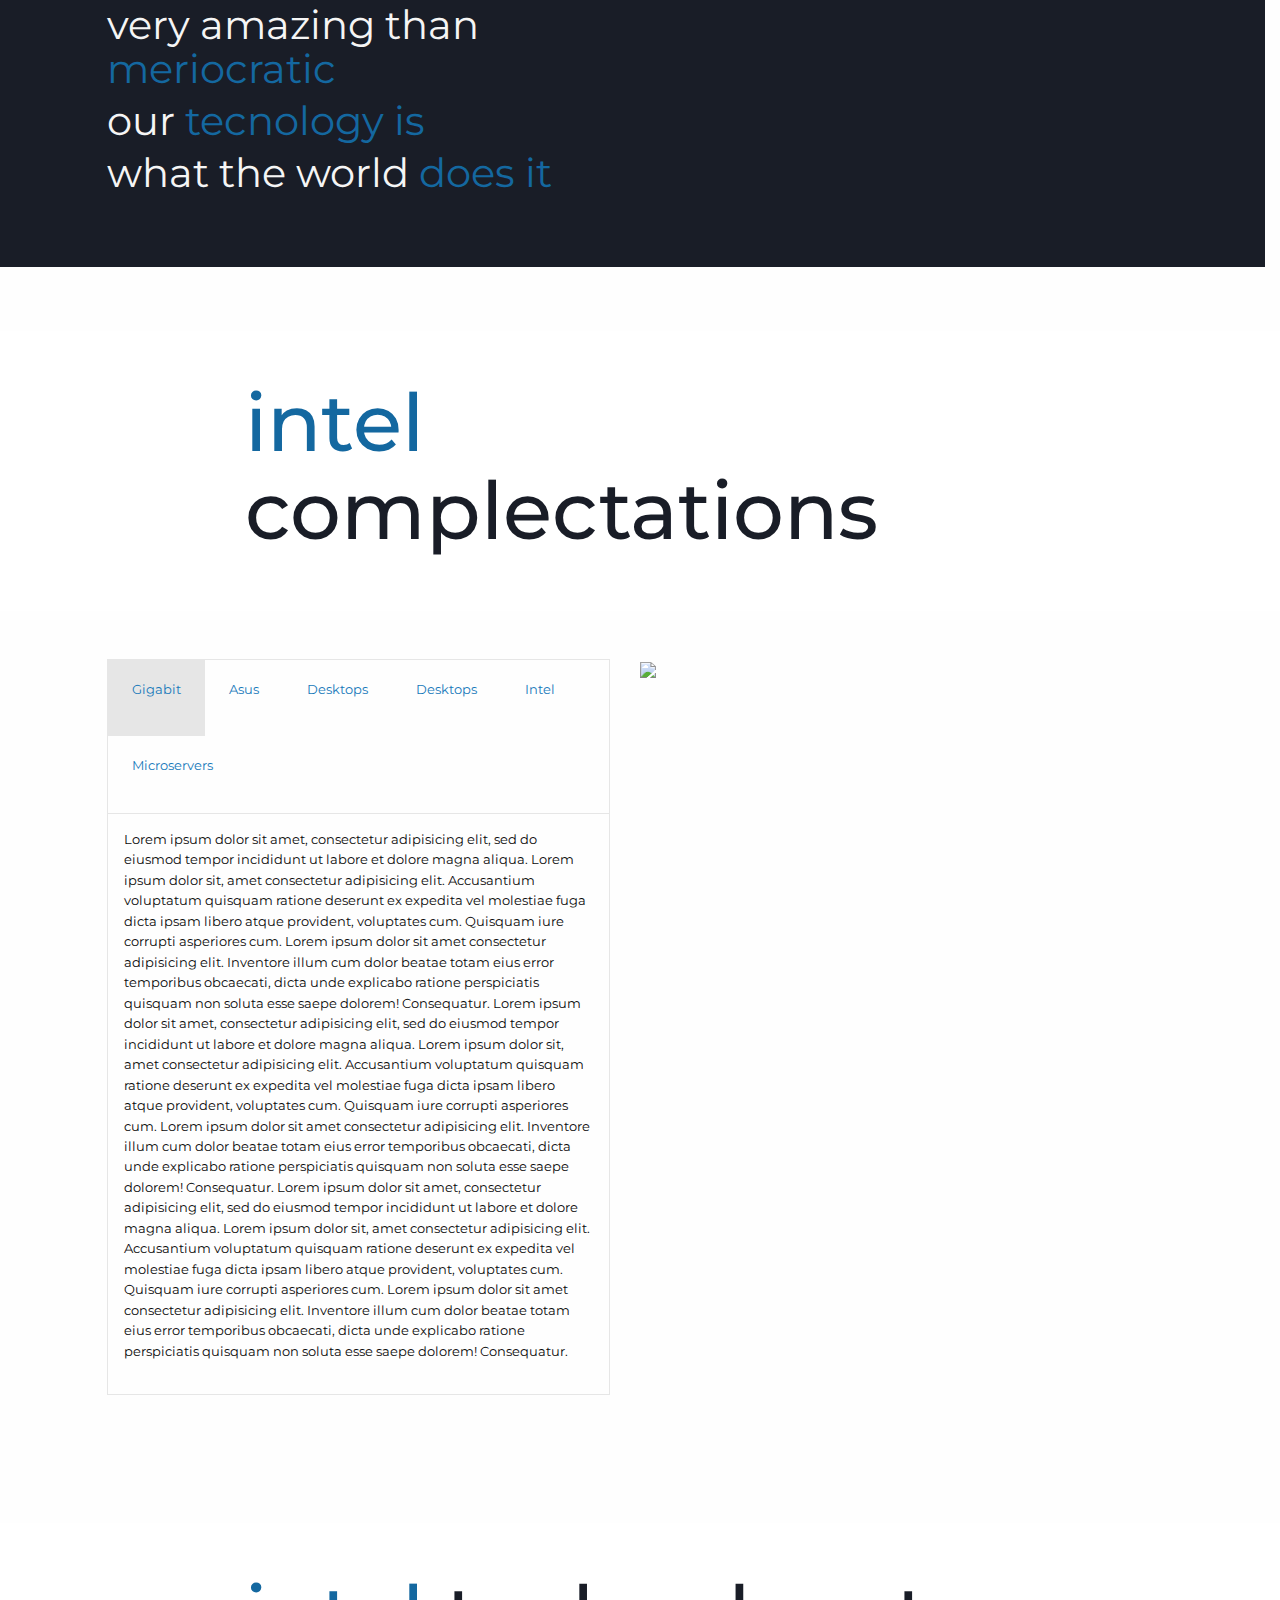
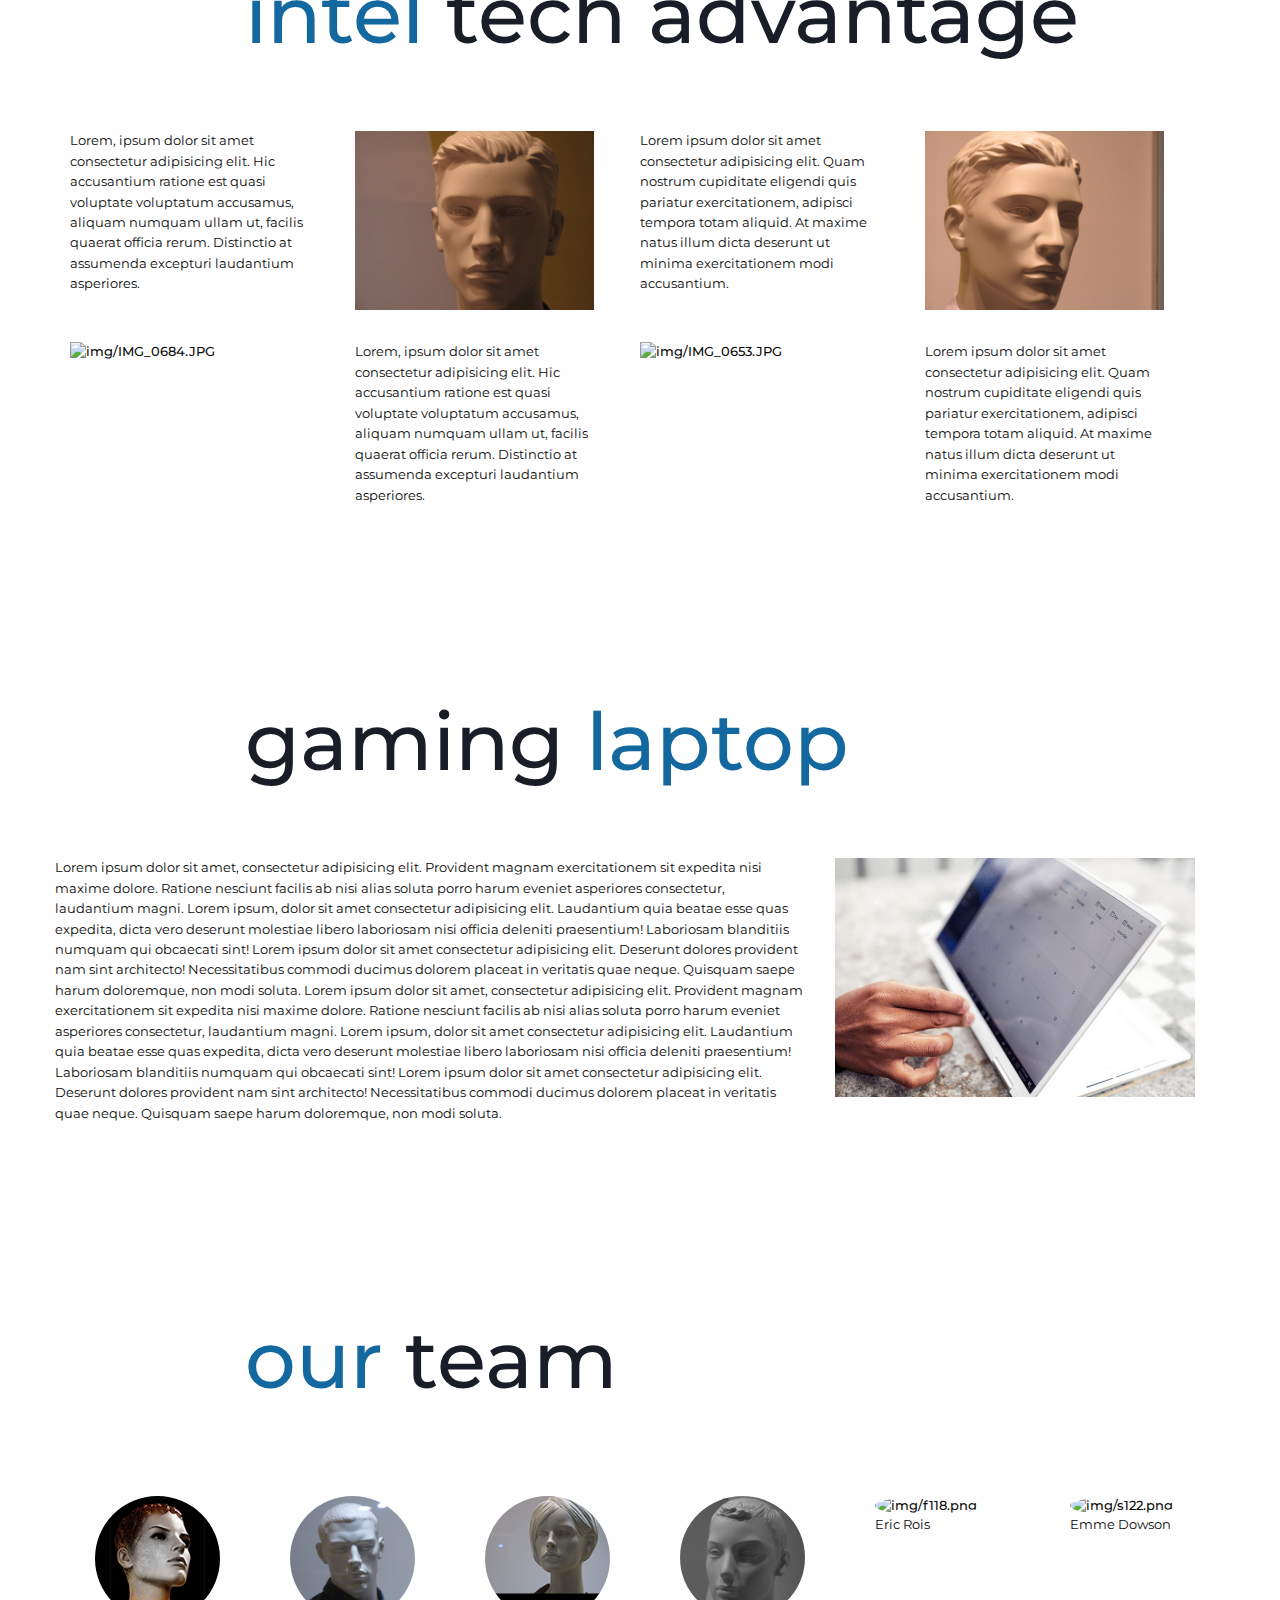
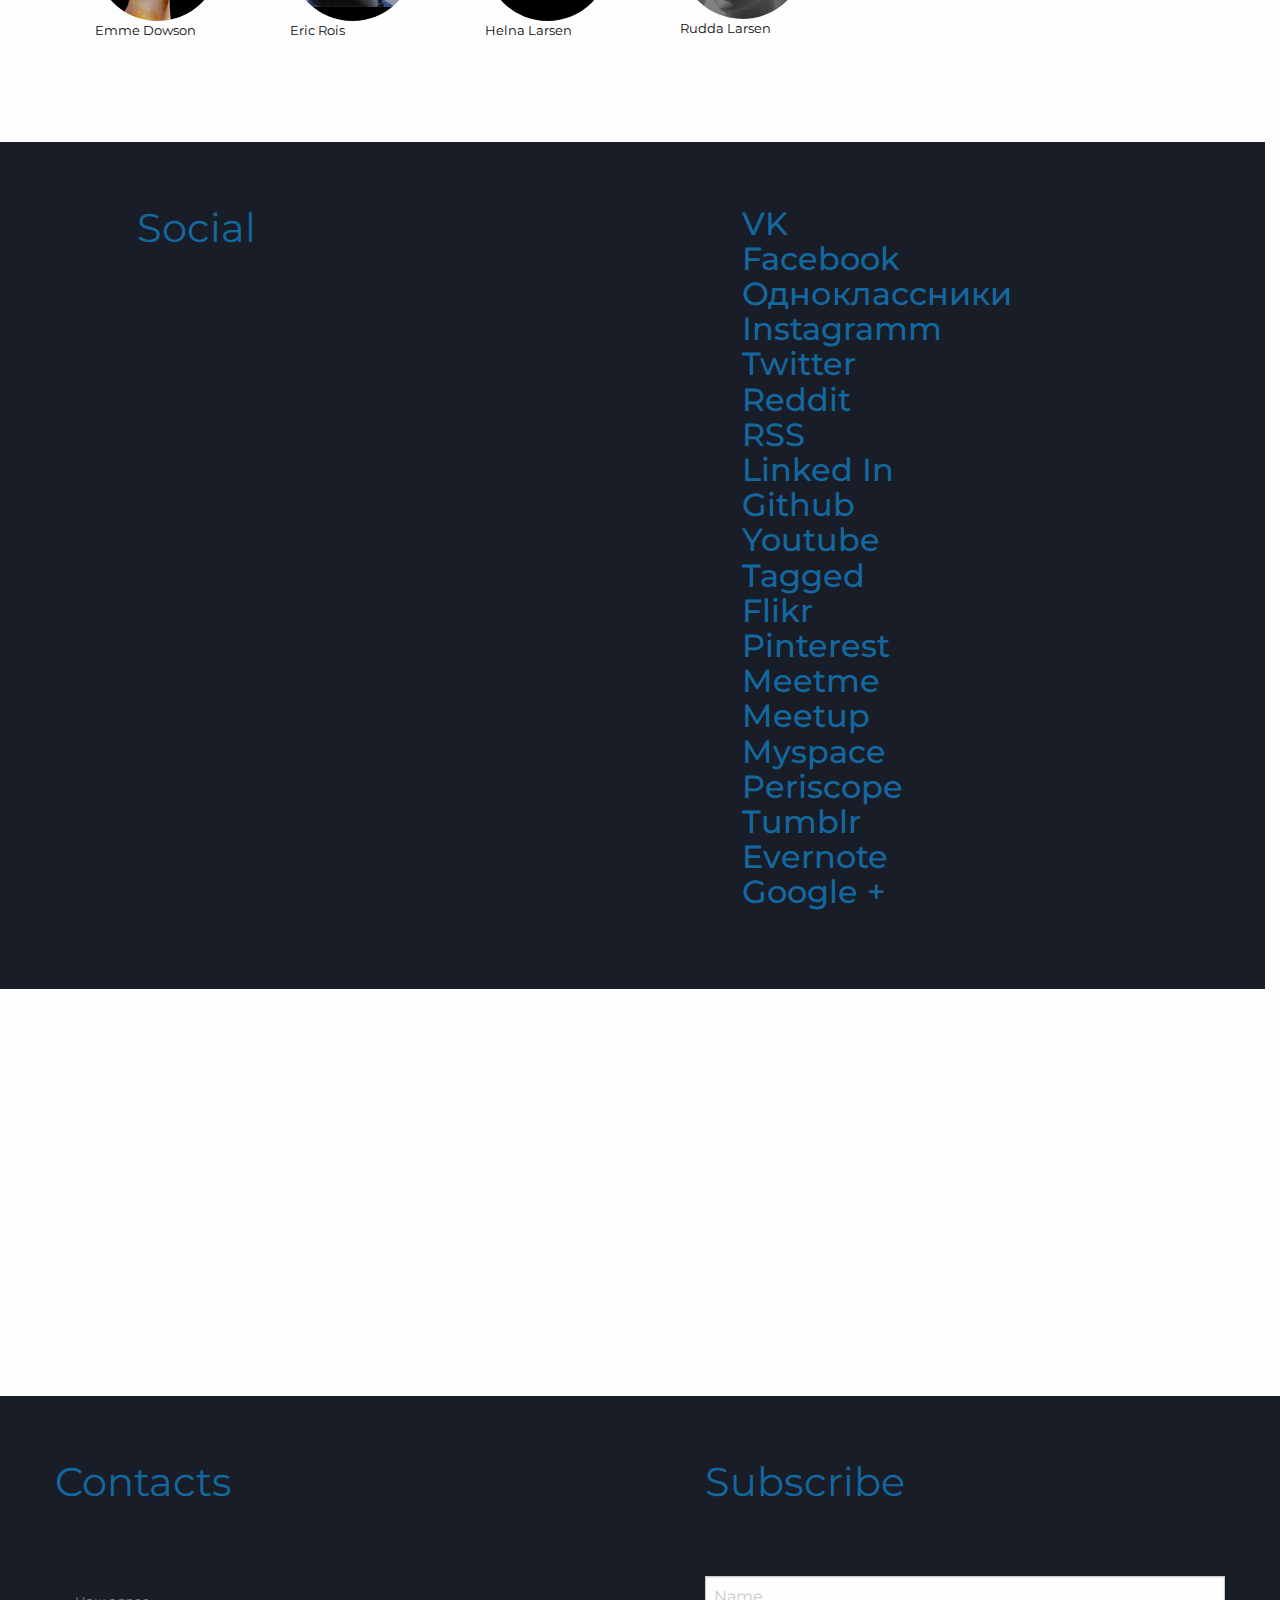
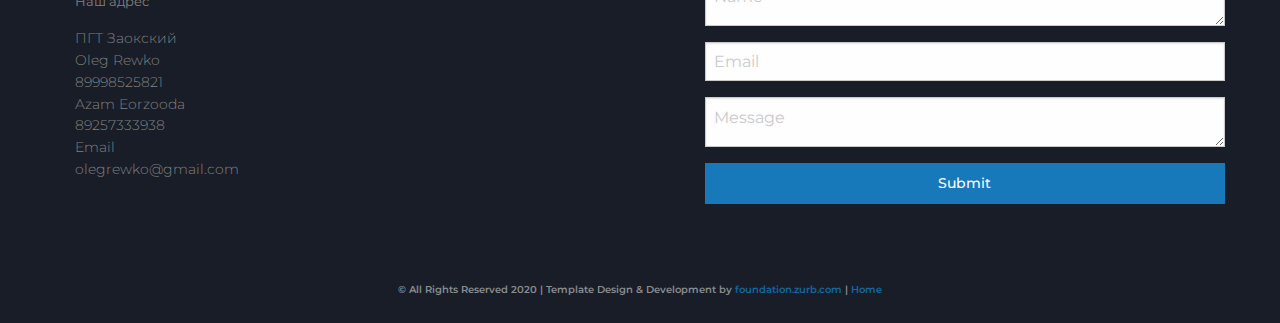
==== commit 21c86f82: "8" ====
--- a/docs/index.html
+++ b/docs/index.html
@@ -47,7 +47,7 @@
         <ul>
 
           <li>
-            <h4 class="blue">processor 500 </h4>
+            <h5 class="#">Processor 500 </h5>
 
           </li>
 
@@ -55,7 +55,7 @@
 
         </ul>
       </div>
-      <div class="top-bar-right text-right">
+      <div class="top-bar-right ">
         <ul class="menu" data-magellan>
           <li><a class="subheader  " href="#home">
               <p>home</p>
@@ -89,16 +89,16 @@
   <div class="black">
     <div class="grid-x grid-margin-x ">
       <div class="cell medium-1 large-1  "></div>
-      <div class="cell medium-4 large-4 ">
+      <div class="cell medium-6 large-6 ">
         <div class="dummy08"></div>
         <div class="dummy08"></div>
         <div class="dummy08"></div>
         <div class="dummy08"></div>
-        <h1 class=" text-left grey6rem"></h1>
-
-
-
-        <h1 class="pr text-left grey5rem whitesmoke ">processor 500 </h1>
+       
+
+
+
+        <h1 class="pr text-left grey6rem blue ">Processor 500 </h1>
         <div class="dummy04"></div>
         <p class=" text-left  whitesmoke">Lorem, ipsum dolor sit amet consectetur adipisicing elit. Totam adipisci </p>
         <div class="dummy04"></div>
@@ -114,18 +114,18 @@
         </div>
         <!-- <a class="button  success " href="#">Заказать сборку</a> -->
       </div>
-      <div class="cell medium-6 large-6 ">
+      <div class="cell medium-4 large-4 ">
 
         <div class="grid-x grid-margin-x">
-          <div class="cell medium-1 large-2  "></div>
-          <div class="cell medium-8 large-8  ">
+         
+          <div class="cell medium-12 large-12  ">
             <div class="dummy06"></div>
 
-            <img src="img/pr.png" alt="img/pr.png">
+            <img  src="img/mp003.png">
 
             <div class="dummy02"></div>
           </div>
-          <div class="cell medium-1 large-2  "></div>
+         
         </div>
       </div>
     </div>
@@ -313,11 +313,11 @@
         <li class="tabs-title"><a href="#panel2c">
             <p >Intel</p>
           </a></li>
-        <li class="tabs-title"><a href="#panel3c">
+        <!-- <li class="tabs-title"><a href="#panel3c">
             <p >Desktops</p>
            
-          </a></li>
-        <li class="tabs-title"><a href="#panel4c">
+          </a></li> -->
+        <!-- <li class="tabs-title"><a href="#panel4c">
             <p >Desktops</p>
           </a></li>
         <li class="tabs-title"><a href="#panel2c">
@@ -328,7 +328,7 @@
           </a></li>
         <li class="tabs-title"><a href="#panel4c">
             <p>Desktops</p>
-          </a></li>
+          </a></li> -->
 
         <li class="tabs-title"><a href="#panel4c">
             <p>Microservers</p>
@@ -384,7 +384,7 @@
 
     </div>
     <div class="cell medium-5 large-5  ">
-      <img  src="img/mp003.png"
+      <img  src="img/mp003.png">
     </div>
     <div class="cell medium-1 large-1  "></div>
   </div>
@@ -661,8 +661,6 @@
 
           <ul class="list-unstyled">
 
-
-
             <li class="grey2rem"><a
                 href="http://vk.com/share.php?url=[URL]&title=[TITLE]&description=[DESC]&image=[IMAGE]&noparse=true">VK</a>
             </li>
@@ -686,7 +684,7 @@
             <li class="grey2rem"><a href="https://www.evernote.com">Evernote</a></li>
             <li class="grey2rem"><a href="https://www.plus.google.com">Google +</a></li>
           </ul>
-          <!-- </div> -->
+          
         </div>
       </div>
       </div>
--- a/docs/css/main.css
+++ b/docs/css/main.css
@@ -14,7 +14,7 @@
 
 body {
 
-
+    /* background-color: rgb(217, 217, 214); */
     font-family: 'Montserrat', sans-serif;
     font-weight: 500;
     font-size: 0.8rem;
@@ -30,9 +30,9 @@
 }
 
 .black {
-    background-color: black;
+    /* background-color: black; */
     /* background-color:rgba(21,80,95,0) ; */
-    /* background-color: rgb(14, 16, 17); */
+    background-color: rgb(0, 59, 92);
 }
 
 .df {
@@ -65,7 +65,14 @@
     /* font-family: 'Montserrat'; */
     color: #191D27;
     font-weight: 600;
-    font-size: 10rem;
+    font-size: 6rem;
+    line-height: 1.1;
+}
+.grey8rem {
+    /* font-family: 'Montserrat'; */
+    color: #191D27;
+    font-weight: 600;
+    font-size: 5rem;
     line-height: 1.1;
 }
 
@@ -73,7 +80,7 @@
     /* font-family: 'Montserrat'; */
     color: #191D27;
     font-weight: 500;
-    font-size: 4rem;
+    font-size: 5rem;
     line-height: 1.1;
 }
 .grey5rem {
@@ -260,9 +267,11 @@
 .dummy06 {
     height: 6rem;
 }
-
+.dummy04 {
+    height: 2rem;
+}
 .dummy02 {
-    height: 2rem;
+    height: 1rem;
 }
 
 ul li {
@@ -290,7 +299,8 @@
 
 
 .black {
-    color: black;
+    /* color: black; */
+    /* background-color: rgb(0, 59, 92); */
 }
 
 .whitesmoke {
@@ -300,7 +310,8 @@
 
 .blue {
 
-    color: #009EFF;
+    color: #1468A0;
+    /* color: rgb(122, 126, 125); */
 
 }
 
@@ -535,25 +546,10 @@
     width: 100%;
     padding: 1.5rem;
     margin: 2rem 0;
-}
-
-/* .main {
-    height: 800px;
-    background: url(../images/girl2000.jpg) center center no-repeat;
-    background-size: cover;
-
-}
-
-
-.hhrr {
-    border-bottom: 1px solid lightgray;
-    margin-top: 0.5rem;
-    margin-bottom: 1rem;
-}
-
-.lightgraybackground {
-    background: lightgray;
-} */
+    background: black;
+}
+
+
 
 .maroon {
     color: maroon;
@@ -659,4 +655,227 @@
     }
   }
   
-  /**********card-profile-stats***********************/+  /**********login-box***********************/
+  
+.login-box {
+    box-shadow: 0 2px 4px rgba(10, 10, 10, 0.4);
+    /* background: #fefefe; */
+    background-color: #191D27;
+    border-radius: 0;
+    overflow: hidden;
+  }
+  
+  .login-box .or {
+    position: absolute;
+    top: 50%;
+    left: 50%;
+    -webkit-transform: translate(-50%, -50%);
+        -ms-transform: translate(-50%, -50%);
+            transform: translate(-50%, -50%);
+    display: inline-block;
+    min-width: 2.1em;
+    padding: 0.3em;
+    border-radius: 50%;
+    font-size: 0.6rem;
+    text-align: center;
+    font-size: 1.275rem;
+    background: #cacaca;
+    box-shadow: 0 2px 4px rgba(10, 10, 10, 0.4);
+  }
+  
+  @media screen and (max-width: 39.9375em) {
+    .login-box .or {
+      top: 85%;
+    }
+  }
+  
+  .login-box-title {
+    font-weight: 300;
+    font-size: 1.875rem;
+    margin-bottom: 1.25rem;
+  }
+  
+  .login-box-form-section,
+  .login-box-social-section-inner {
+    padding: 2.5rem;
+  }
+  
+  /* .login-box-social-section {
+    background: url("https://images.pexels.com/photos/179124/pexels-photo-179124.jpeg?w=1260&h=750&auto=compress&cs=tinysrgb");
+    background-size: cover;
+    background-position: center;
+  } */
+  
+  .login-box-input {
+    margin-bottom: 1.25rem;
+    height: 2rem;
+    border: 0;
+    padding-left: 0;
+    box-shadow: none;
+    border-bottom: 1px solid #1779ba;
+    font-weight: 400;
+  }
+  
+  .login-box-input:focus {
+    color: #1779ba;
+    transition: 0.2s ease-in-out;
+    box-shadow: none;
+    border: 0;
+    border-bottom: 2px solid #1779ba;
+  }
+  
+  .login-box-submit-button {
+    display: inline-block;
+    vertical-align: middle;
+    margin: 0 0 1rem 0;
+    padding: 0.85em 1em;
+    -webkit-appearance: none;
+    border: 1px solid transparent;
+    border-radius: 0;
+    transition: background-color 0.25s ease-out, color 0.25s ease-out;
+    font-size: 0.9rem;
+    line-height: 1;
+    text-align: center;
+    cursor: pointer;
+    background-color: #1779ba;
+    color: #fefefe;
+    display: block;
+    width: 100%;
+    margin-right: 0;
+    margin-left: 0;
+    border-radius: 0;
+    text-transform: uppercase;
+    margin-bottom: 0;
+  }
+  
+  [data-whatinput='mouse'] .login-box-submit-button {
+    outline: 0;
+  }
+  
+  .login-box-submit-button:hover, .login-box-submit-button:focus {
+    background-color: #126195;
+    color: #fefefe;
+  }
+  
+  .login-box-submit-button:hover,
+  .login-box-submit-button:focus {
+    box-shadow: 0 2px 4px rgba(10, 10, 10, 0.4);
+  }
+  
+  .login-box-submit-button:active {
+    box-shadow: 0 1px 2px rgba(10, 10, 10, 0.4);
+  }
+  
+  /* .login-box-social-button-facebook {
+    display: inline-block;
+    vertical-align: middle;
+    margin: 0 0 1rem 0;
+    padding: 0.85em 1em;
+    -webkit-appearance: none;
+    border: 1px solid transparent;
+    border-radius: 0;
+    transition: background-color 0.25s ease-out, color 0.25s ease-out;
+    font-size: 0.9rem;
+    line-height: 1;
+    text-align: center;
+    cursor: pointer;
+    background-color: #3b5998;
+    color: #fefefe;
+    display: block;
+    width: 100%;
+    margin-right: 0;
+    margin-left: 0;
+    font-weight: 500;
+    margin-bottom: 1.25rem;
+    text-transform: uppercase;
+  } */
+  
+  [data-whatinput='mouse'] .login-box-social-button-facebook {
+    outline: 0;
+  }
+  
+  .login-box-social-button-facebook:hover, .login-box-social-button-facebook:focus {
+    background-color: #2f477a;
+    color: #fefefe;
+  }
+  
+  /* .login-box-social-button-twitter {
+    display: inline-block;
+    vertical-align: middle;
+    margin: 0 0 1rem 0;
+    padding: 0.85em 1em;
+    -webkit-appearance: none;
+    border: 1px solid transparent;
+    border-radius: 0;
+    transition: background-color 0.25s ease-out, color 0.25s ease-out;
+    font-size: 0.9rem;
+    line-height: 1;
+    text-align: center;
+    cursor: pointer;
+    background-color: #55acee;
+    color: #fefefe;
+    display: block;
+    width: 100%;
+    margin-right: 0;
+    margin-left: 0;
+    font-weight: 500;
+    margin-bottom: 1.25rem;
+    text-transform: uppercase;
+  } */
+  
+  [data-whatinput='mouse'] .login-box-social-button-twitter {
+    outline: 0;
+  }
+  
+  .login-box-social-button-twitter:hover, .login-box-social-button-twitter:focus {
+    background-color: #1a8fe8;
+    color: #fefefe;
+  }
+  
+  /* .login-box-social-button-google {
+    display: inline-block;
+    vertical-align: middle;
+    margin: 0 0 1rem 0;
+    padding: 0.85em 1em;
+    -webkit-appearance: none;
+    border: 1px solid transparent;
+    border-radius: 0;
+    transition: background-color 0.25s ease-out, color 0.25s ease-out;
+    font-size: 0.9rem;
+    line-height: 1;
+    text-align: center;
+    cursor: pointer;
+    background-color: #dd4b39;
+    color: #fefefe;
+    display: block;
+    width: 100%;
+    margin-right: 0;
+    margin-left: 0;
+    font-weight: 500;
+    margin-bottom: 1.25rem;
+    text-transform: uppercase;
+  } */
+  
+  [data-whatinput='mouse'] .login-box-social-button-google {
+    outline: 0;
+  }
+  
+  .login-box-social-button-google:hover, .login-box-social-button-google:focus {
+    background-color: #be3221;
+    color: #fefefe;
+  }
+  
+  [class*="login-box-social-button-"]:hover,
+  [class*="login-box-social-button-"]:focus {
+    box-shadow: 0 2px 4px rgba(10, 10, 10, 0.4);
+  }
+  
+  .login-box-social-headline {
+    display: block;
+    margin-bottom: 2.5rem;
+    font-size: 1.875rem;
+    color: #fefefe;
+    text-align: center;
+  }
+  
+  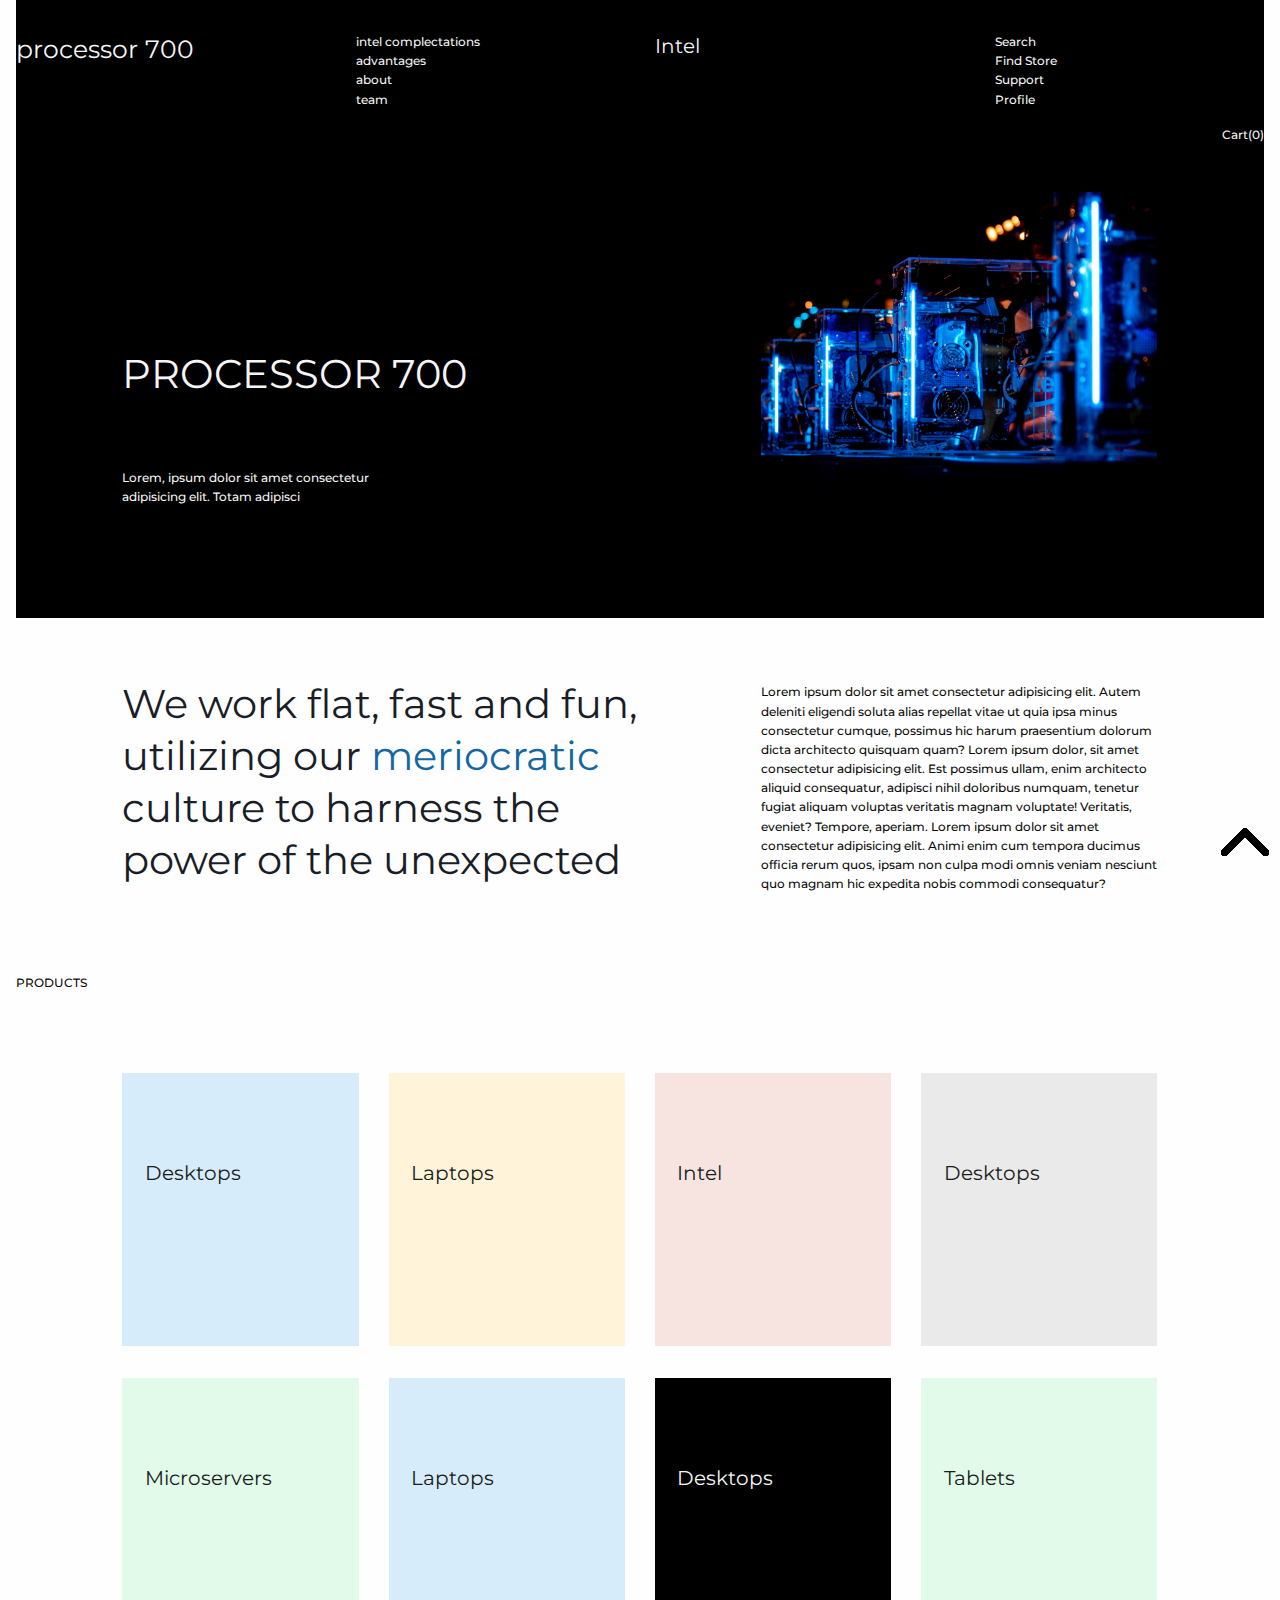
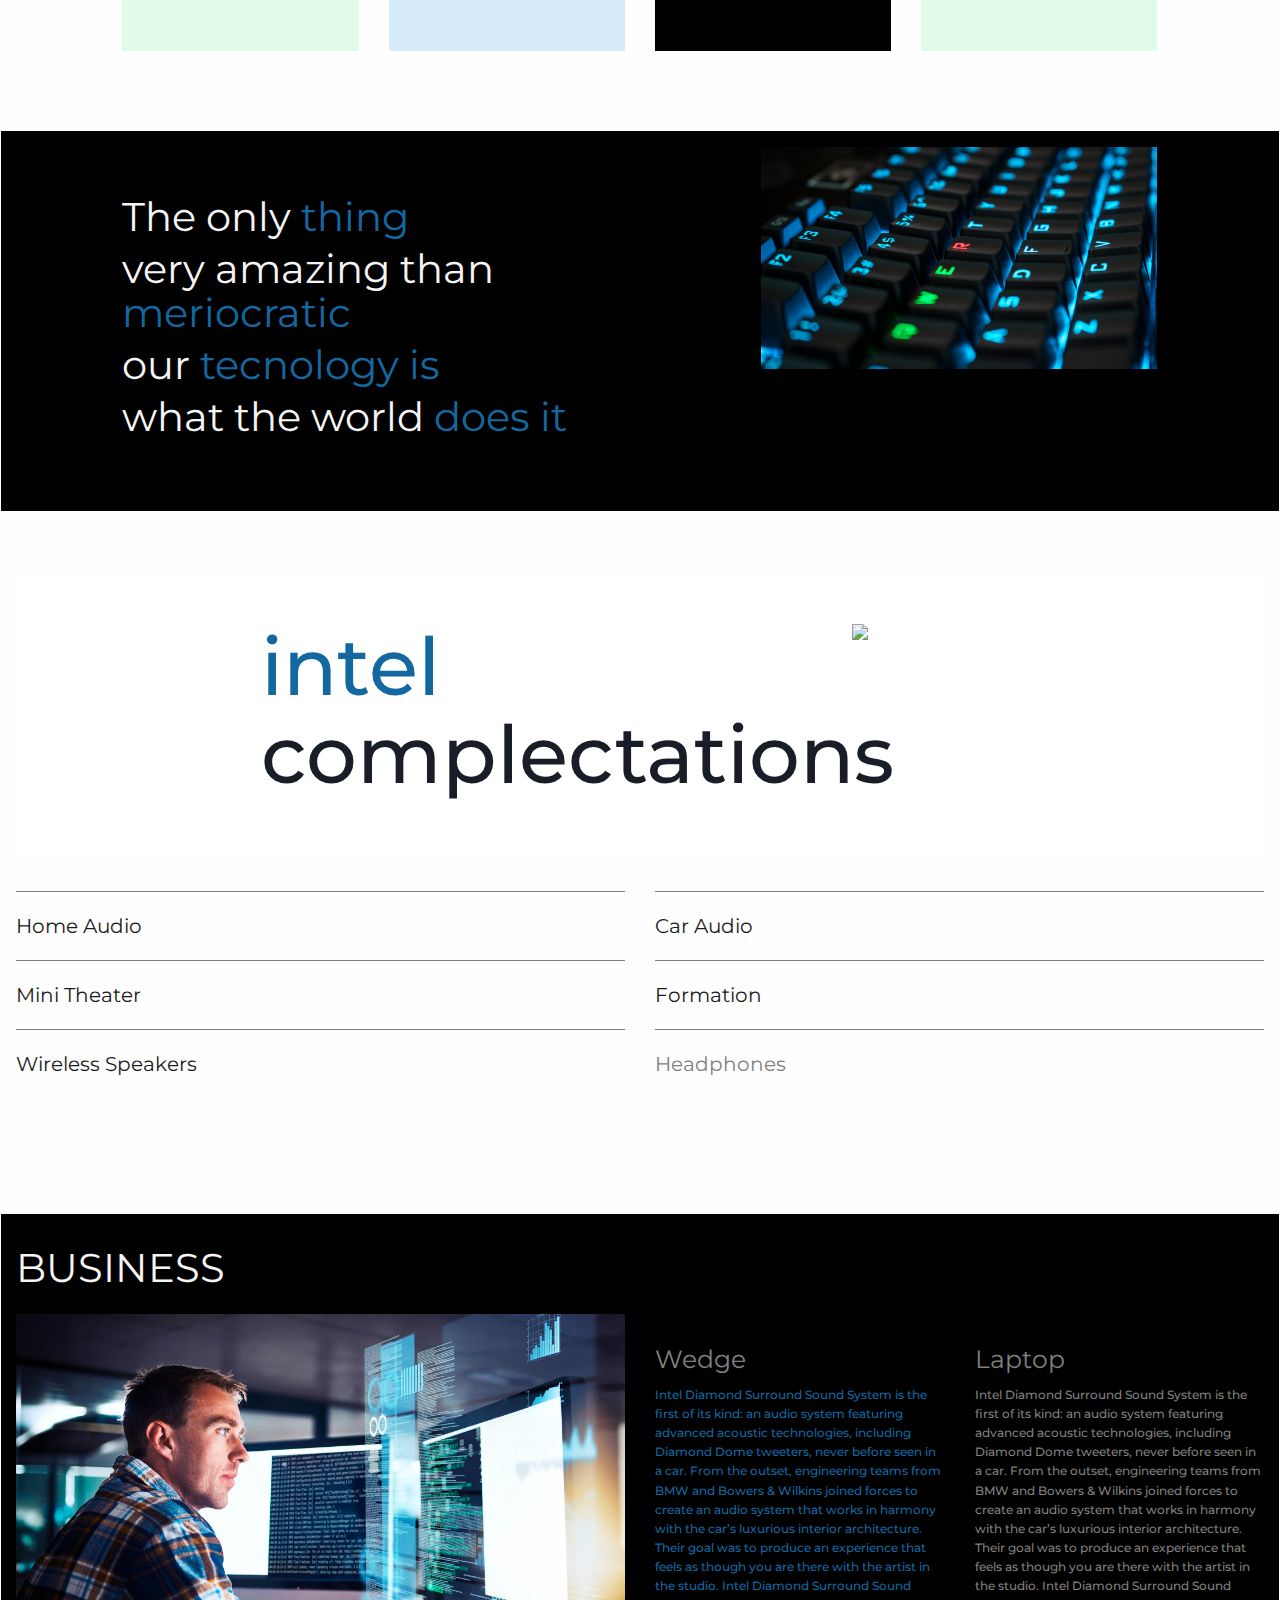
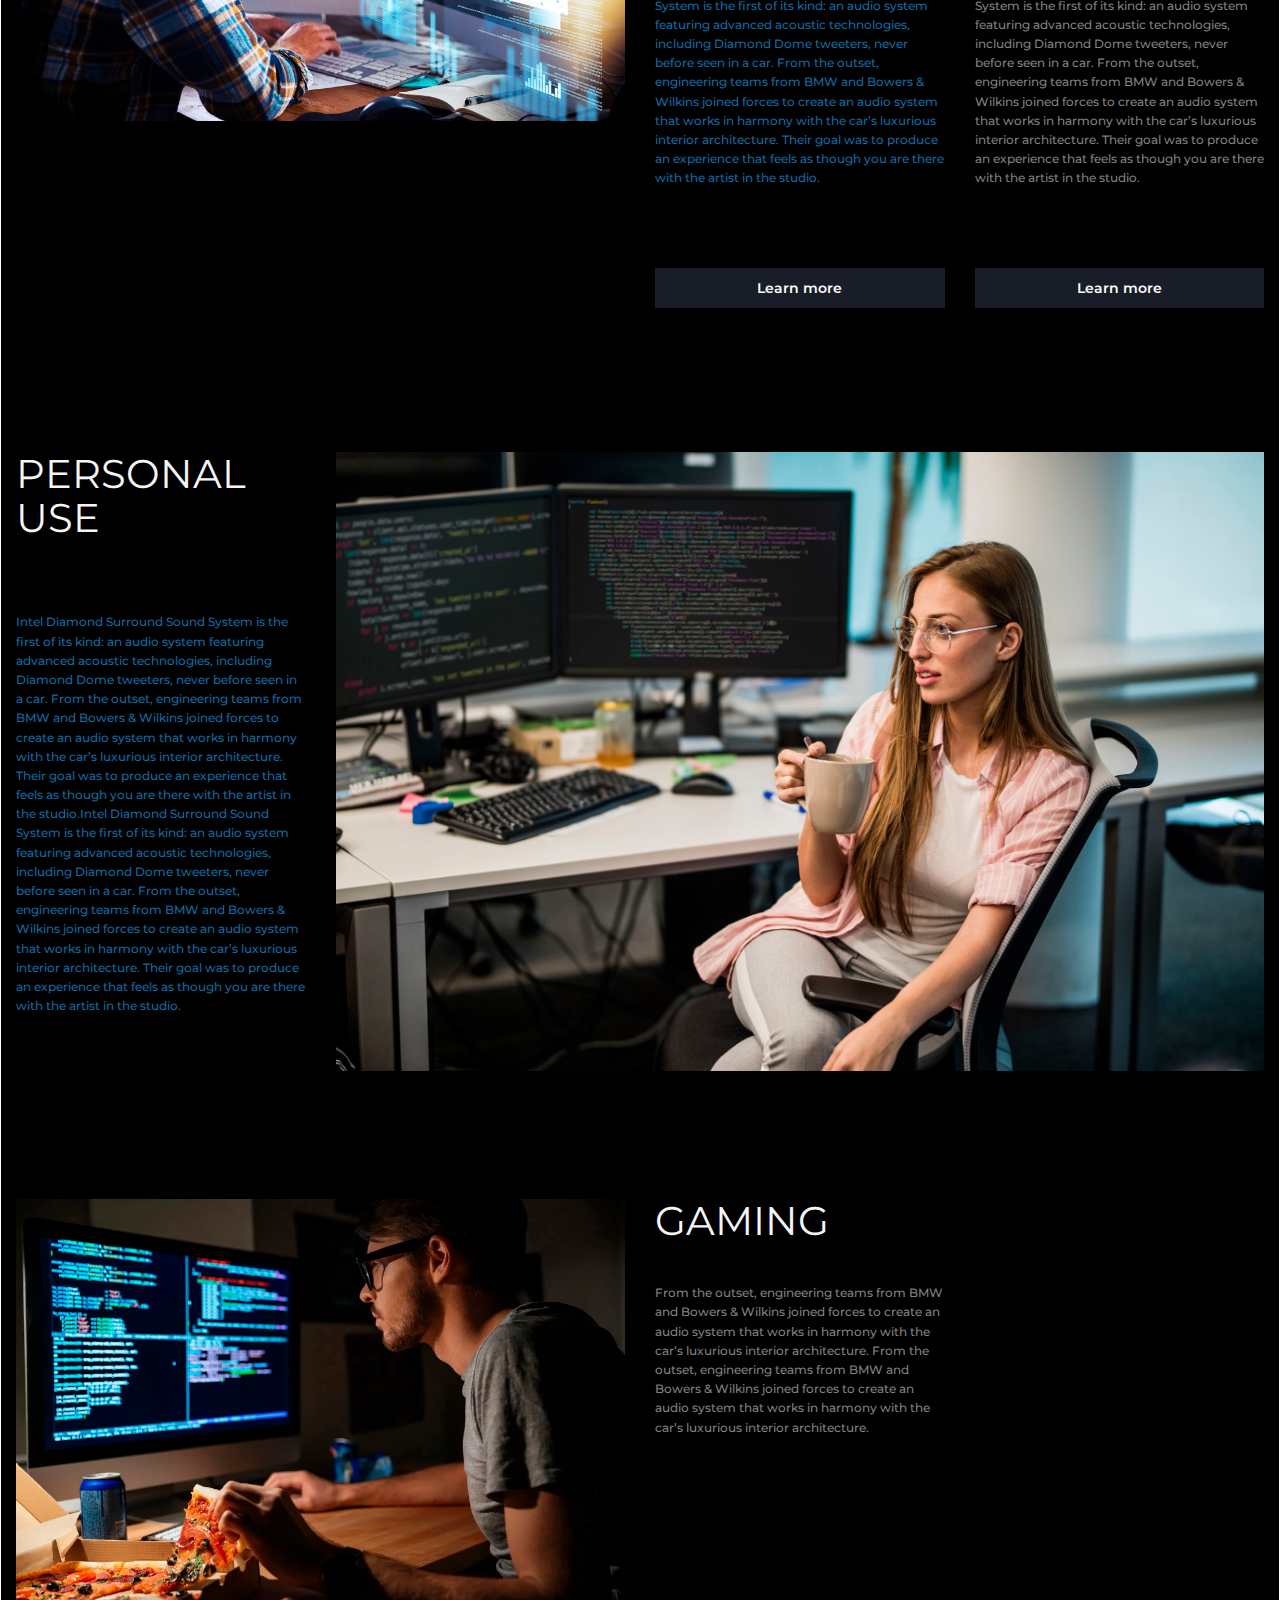
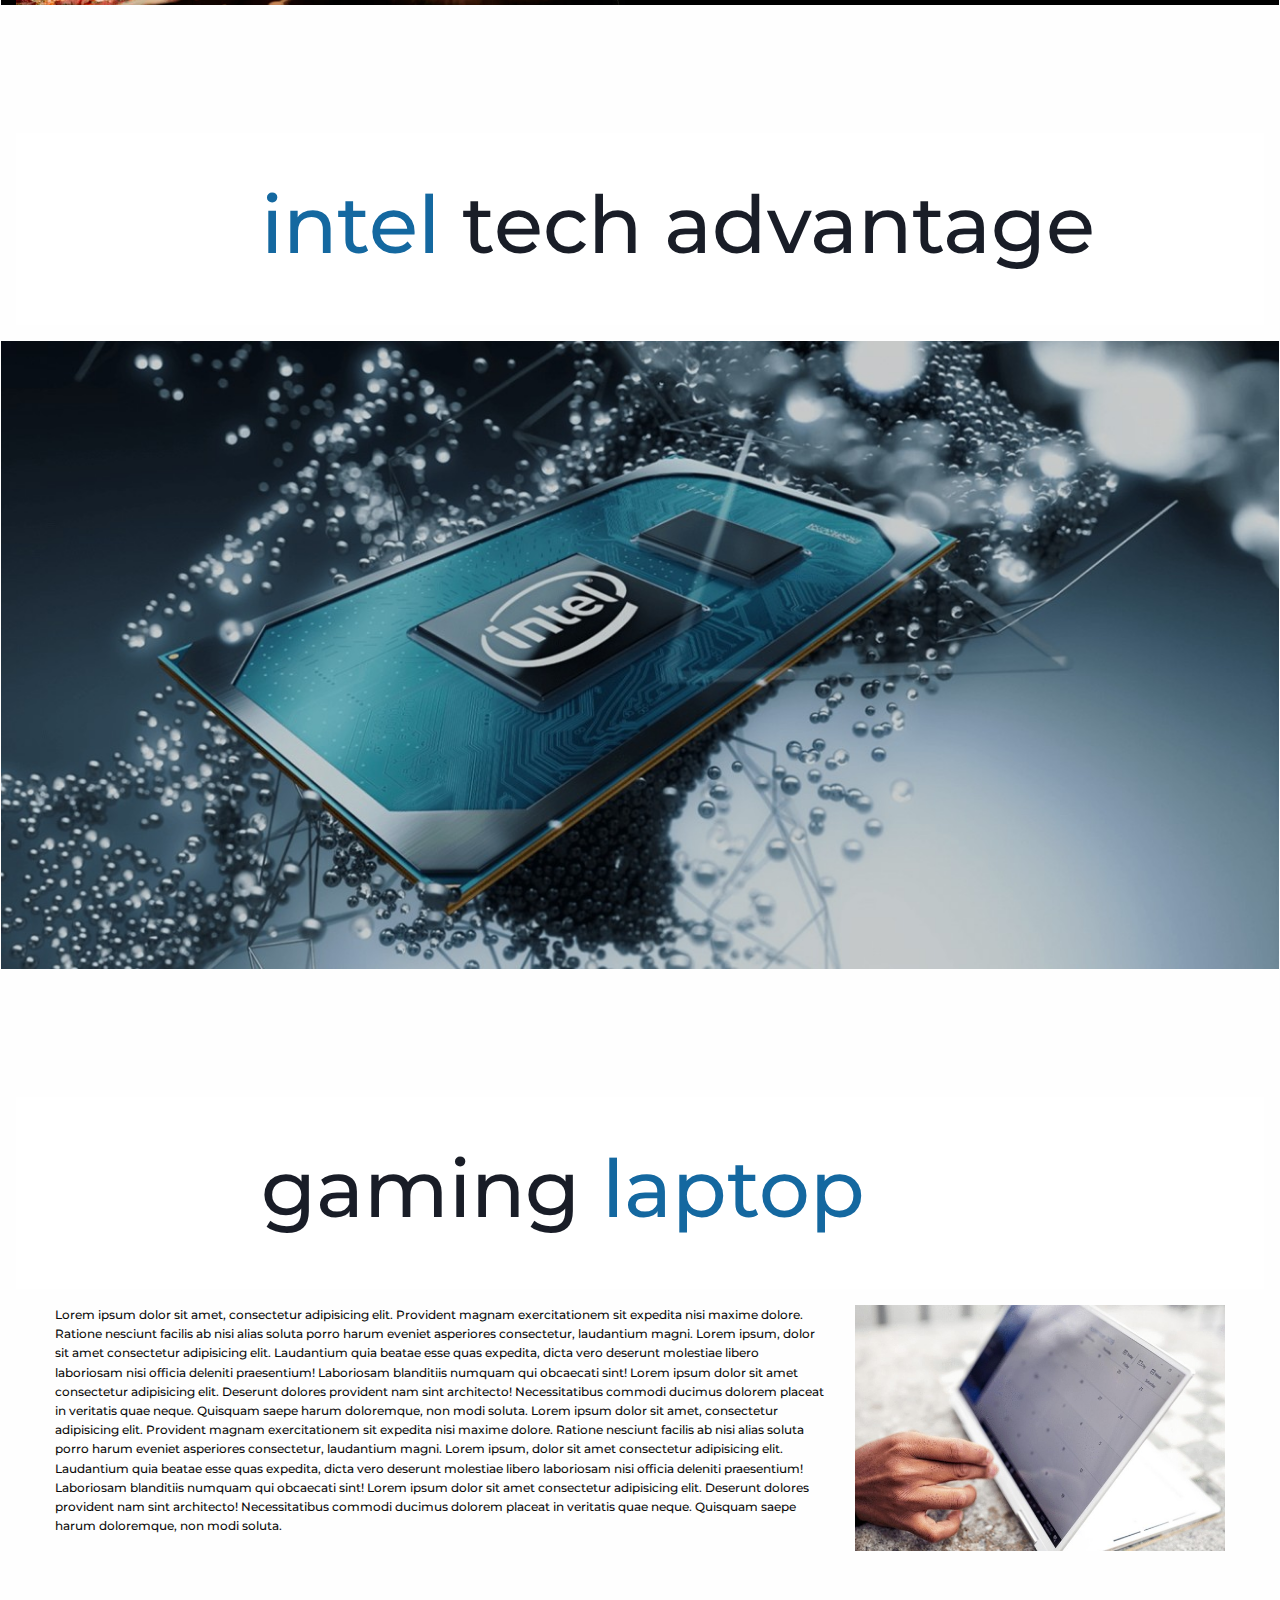
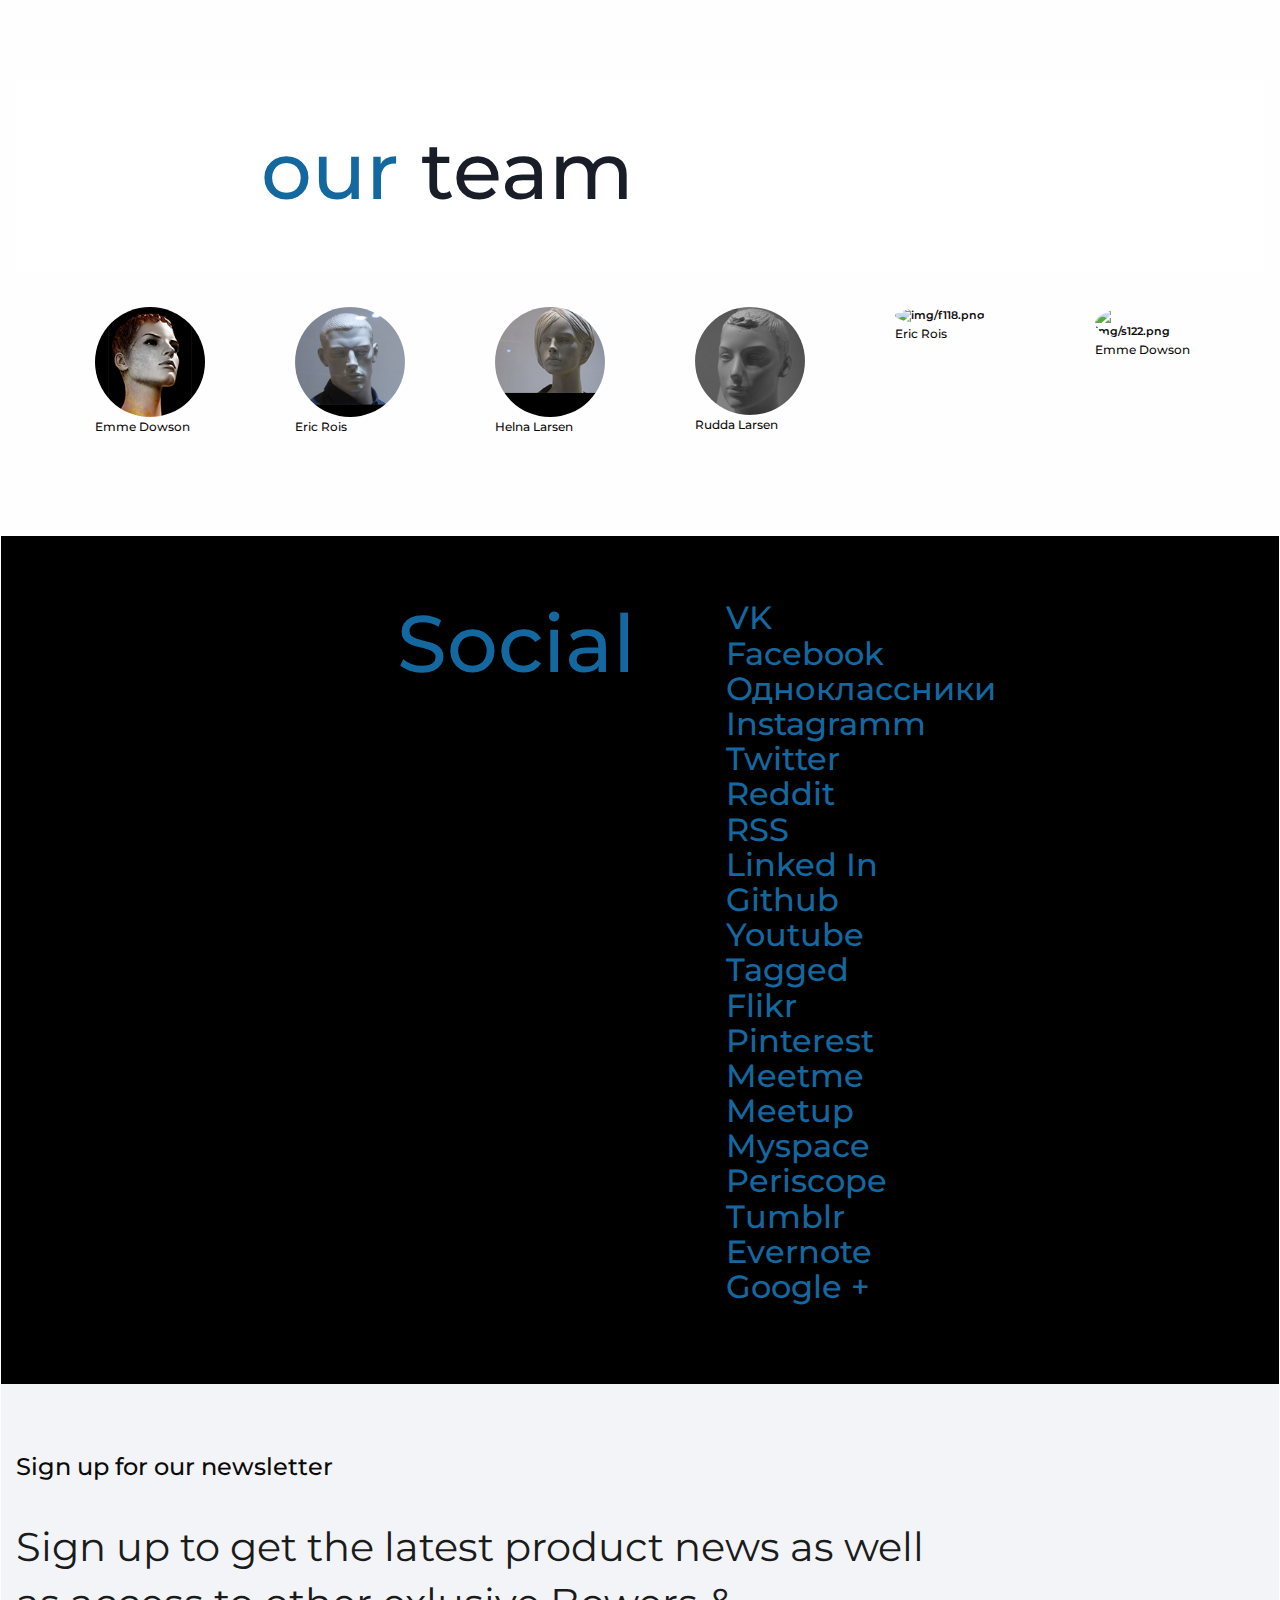
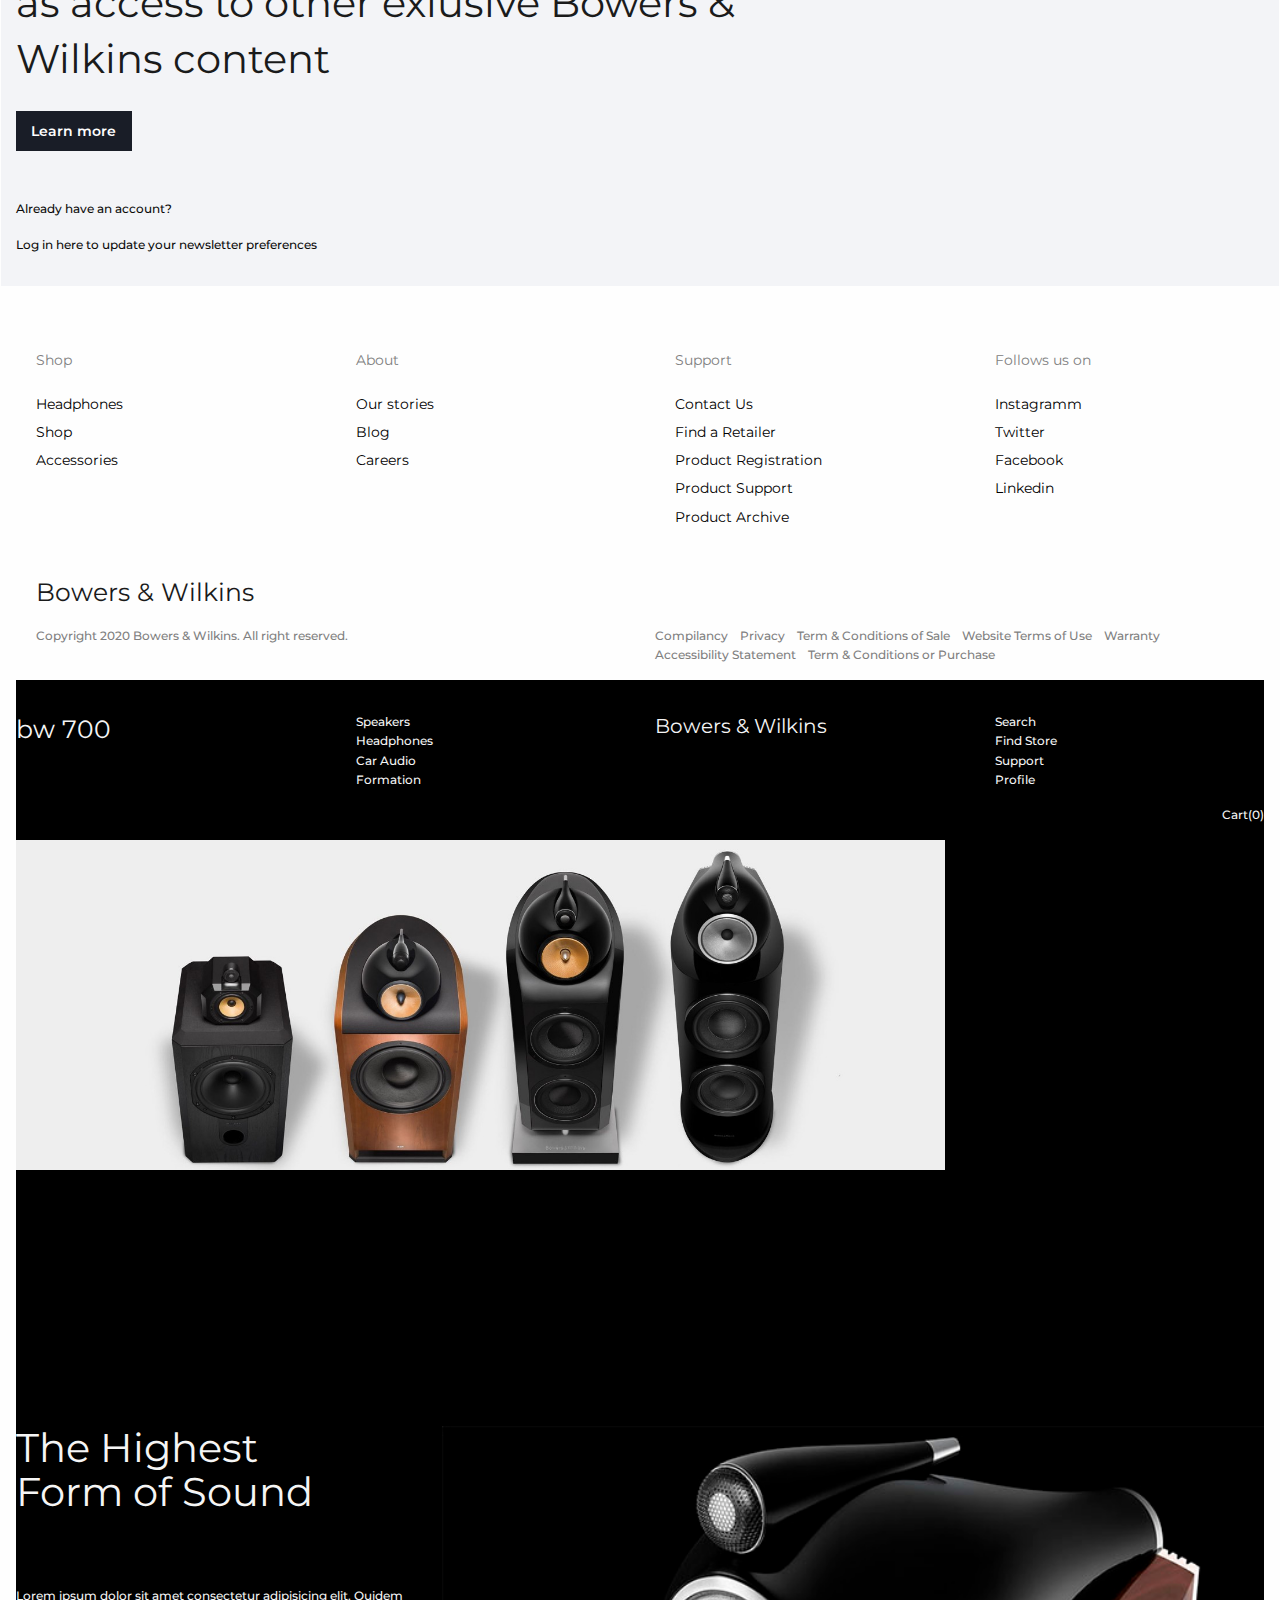
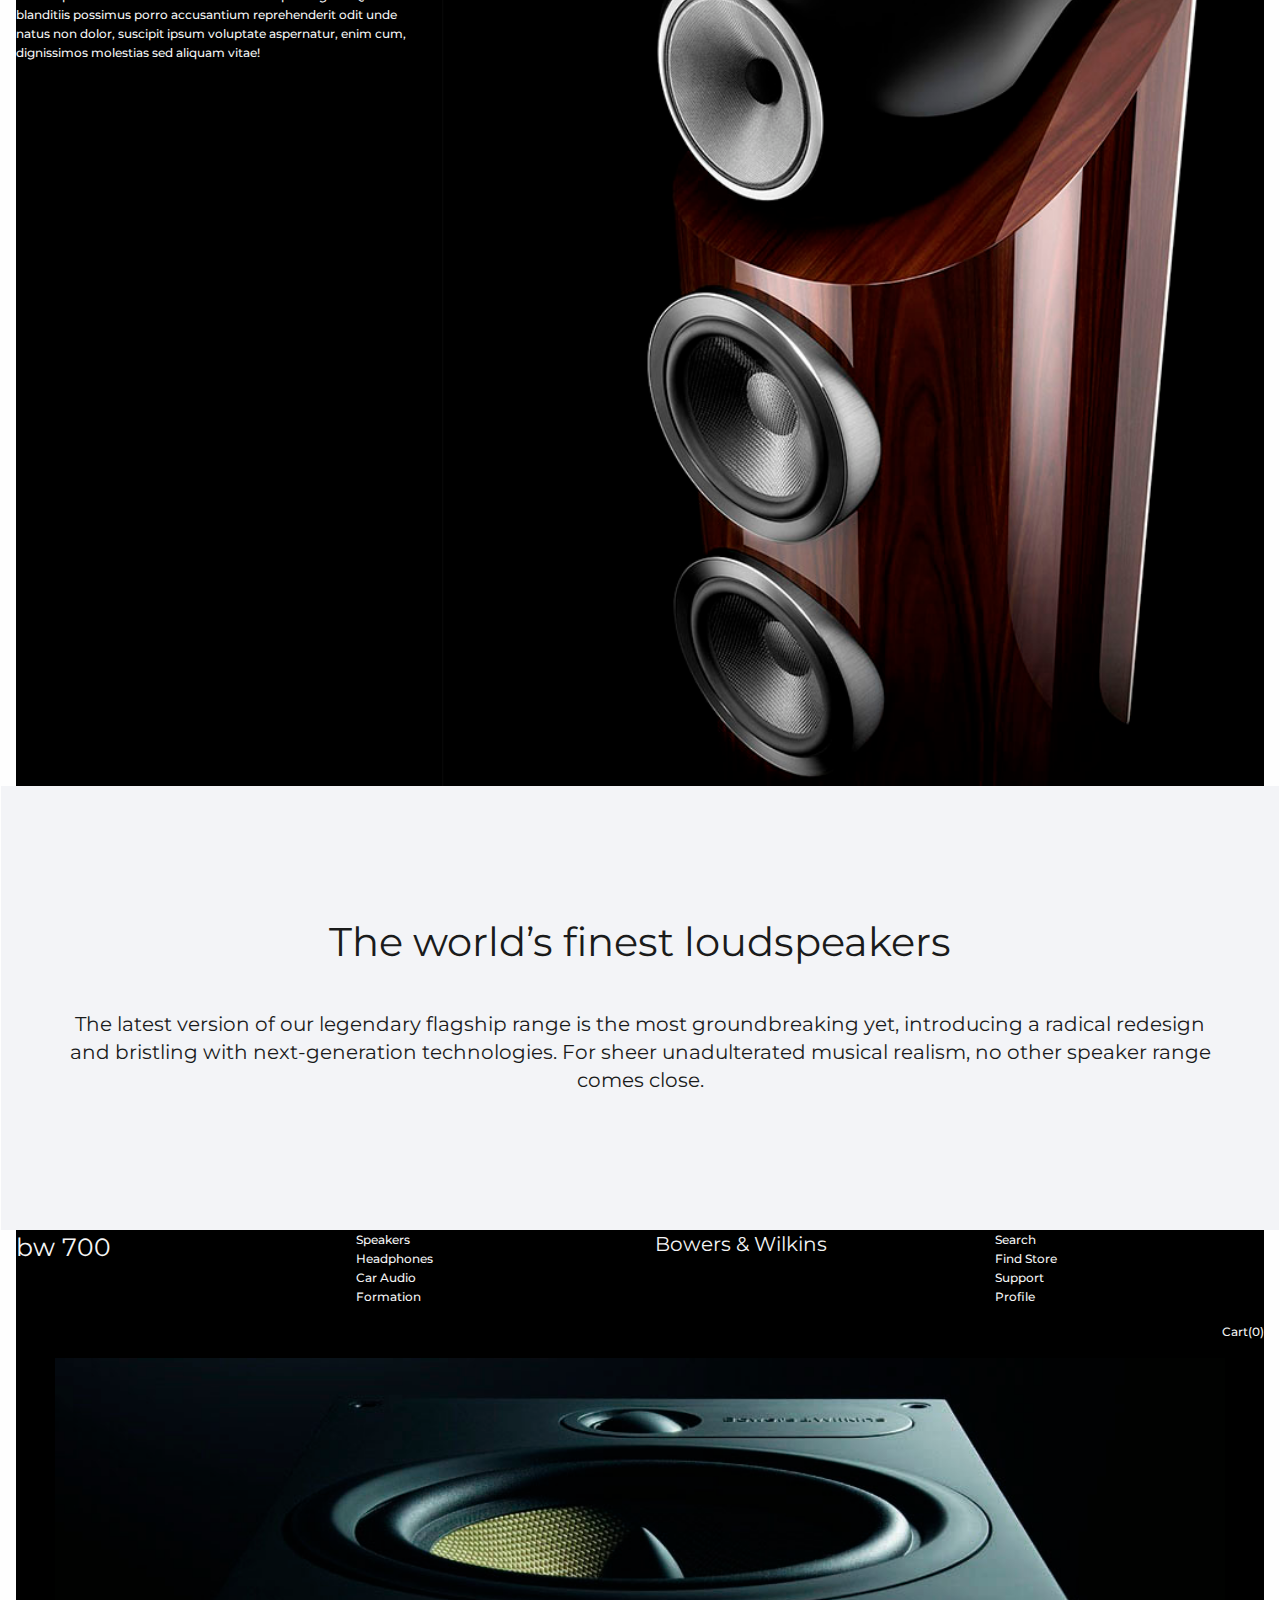
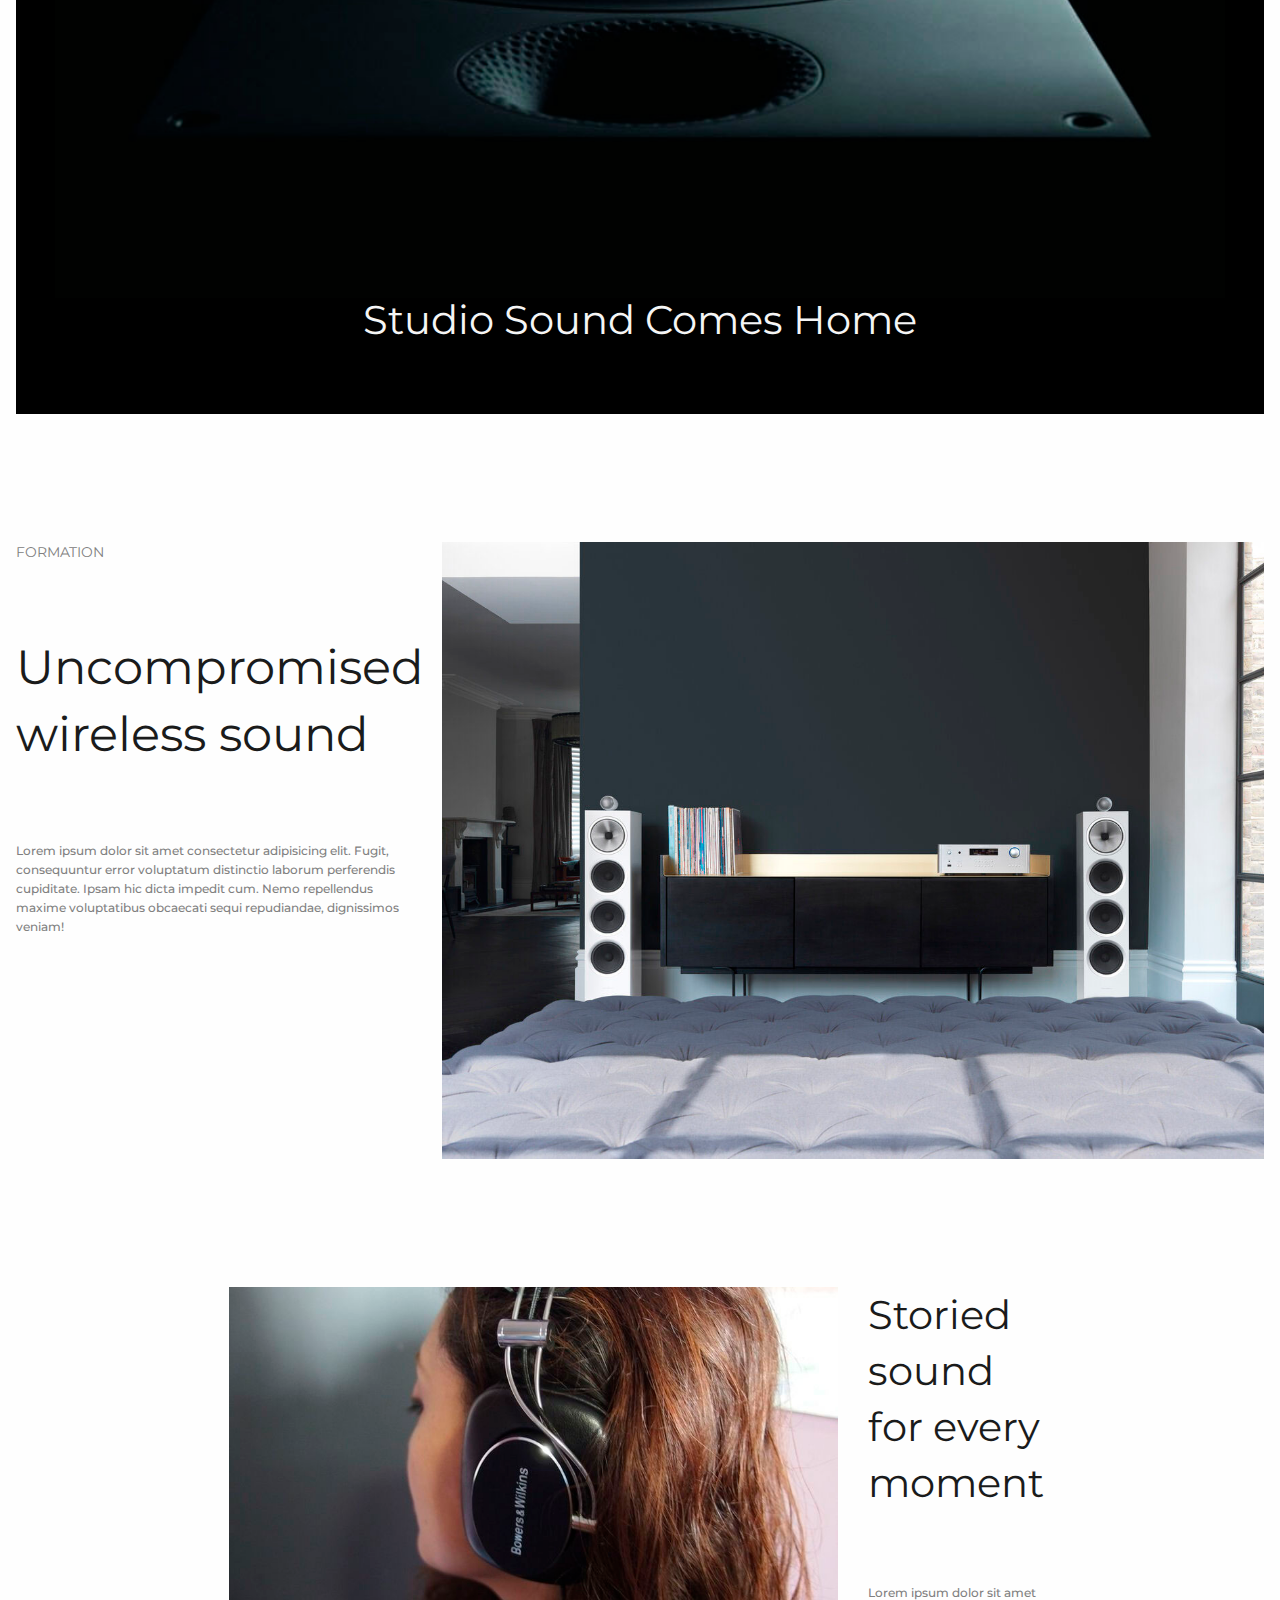
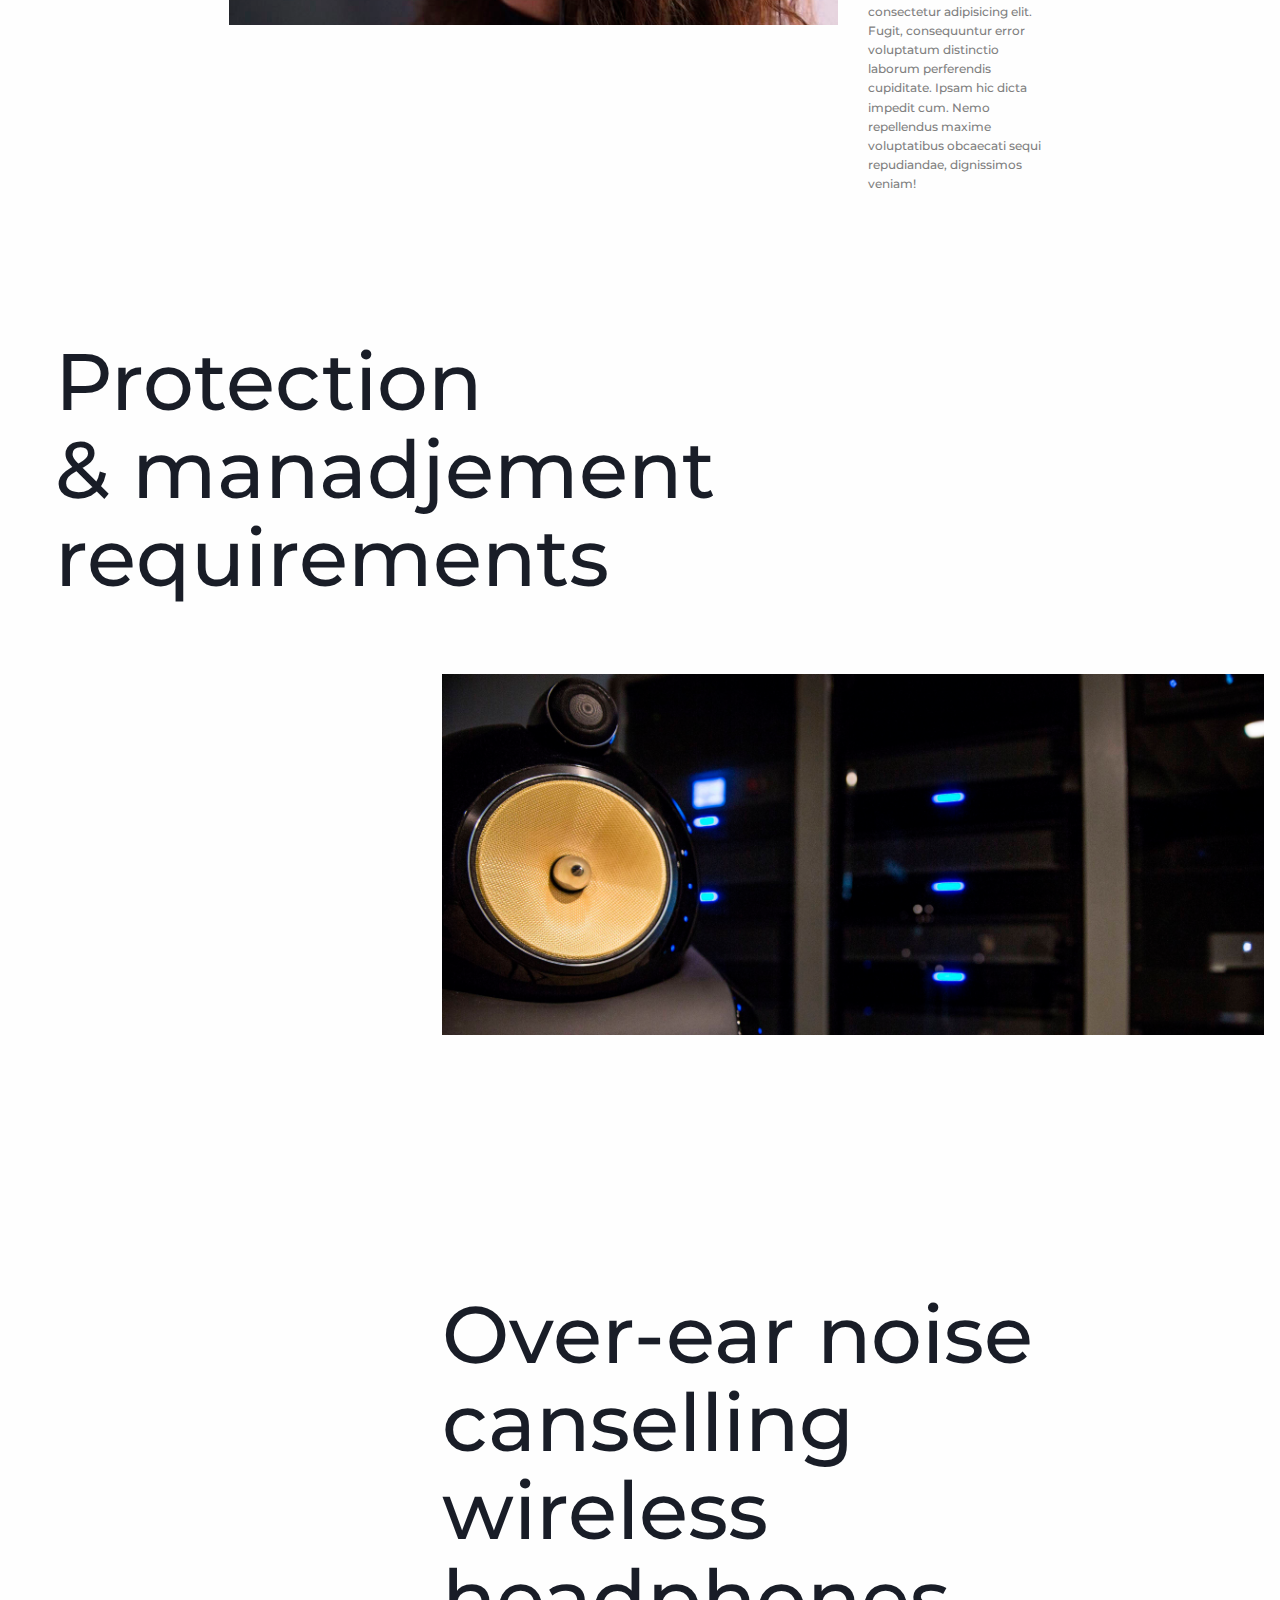
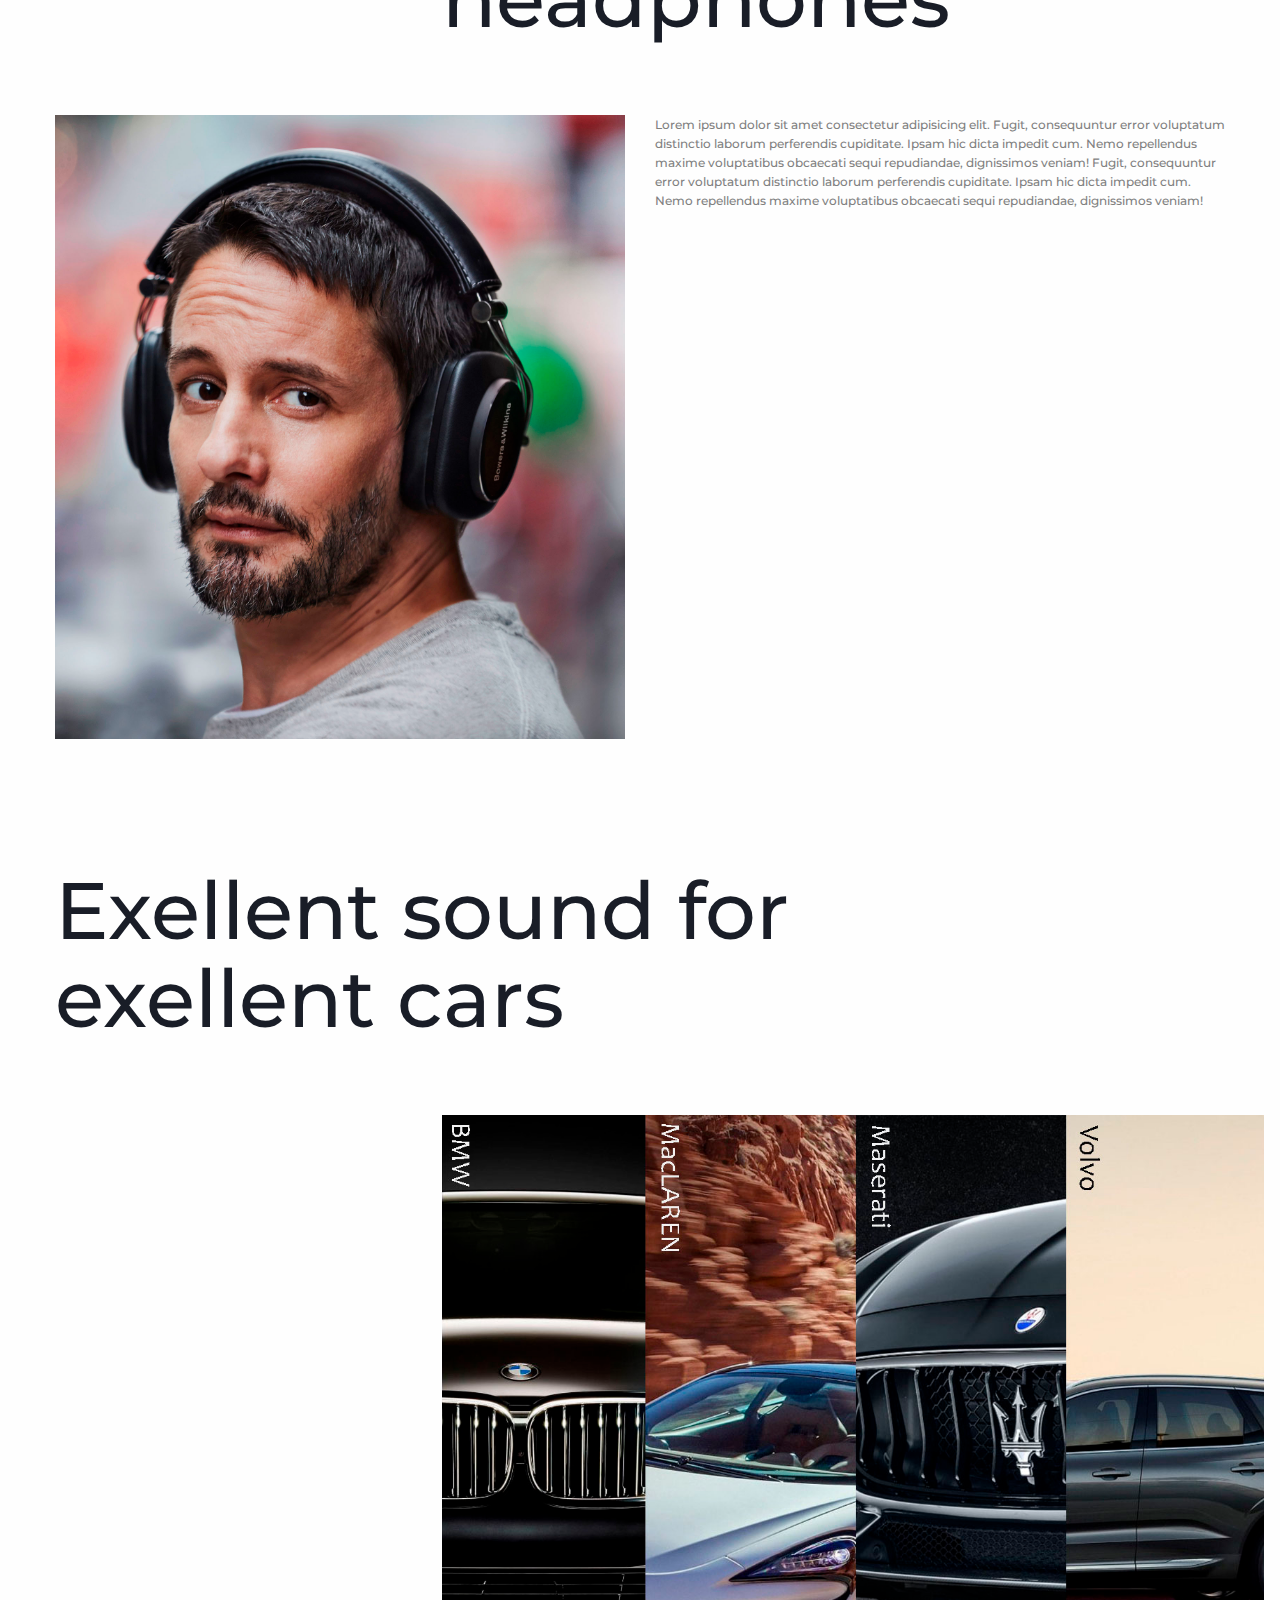
==== commit 987000d7: "2" ====
--- a/docs/index.html
+++ b/docs/index.html
@@ -8,7 +8,7 @@
 
 
   <meta charset="utf-8">
-  <title>processor500</title>
+  <title>pr700</title>
   <meta name="description" content="">
   <meta name="author" content="">
 
@@ -18,12 +18,13 @@
 
   <!-- FONT
   –––––––––––––––––––––––––––––––––––––––––––––––––– -->
+  <link
+    href="https://fonts.googleapis.com/css?family=Roboto Condensed:300,400,700,&amp;subset=cyrillic,cyrillic-ext,latin-ext"
+    rel="stylesheet" type="text/css">
+    <link href="https://fonts.googleapis.com/css2?family=Montserrat:ital,wght@0,100;0,200;0,300;0,400;0,500;0,600;0,700;0,800;0,900;1,100;1,200;1,300;1,400;1,500;1,600;1,700;1,800;1,900&display=swap" rel="stylesheet">  
   <!-- <link
-    href="https://fonts.googleapis.com/css?family=Roboto Condensed:300,400,700,&amp;subset=cyrillic,cyrillic-ext,latin-ext"
-    rel="stylesheet" type="text/css"> -->
-  <link
     href="https://fonts.googleapis.com/css?family=Montserrat:300,400,500,600,700&display=swap;subset=cyrillic,cyrillic-ext,latin-ext"
-    rel="stylesheet">
+    rel="stylesheet"> -->
   <!-- CSS
   –––––––––––––––––––––––––––––––––––––––––––––––––– -->
   <link rel="stylesheet" type="text/css" href="//cdn.jsdelivr.net/jquery.slick/1.6.0/slick.css" />
@@ -39,109 +40,177 @@
 </head>
 
 <body>
-  <!-- Add a Sticky Menu -->
-  <div id="home" data-sticky-container>
-    <div class="top-bar " data-sticky data-margin-top="0" id="home">
-      <div class="top-bar-left ">
-
-        <ul>
-
-          <li>
-            <h5 class="#">Processor 500 </h5>
-
-          </li>
-
-
-
+  <div class="black " id="third" data-magellan-target="third">
+    <div class="dummy02"></div>
+      
+      <div class="grid-x grid-margin-x  ">
+              <div class="cell medium-3 large-3"> <h4 class="text-left whitesmoke">processor 700 </h4></div>
+        <div class="cell medium-3 large-3">
+          <ul class="list-unstyled" data-magellan>
+              
+            <li><a class=" whitesmoke" href="#first">intel complectations</a></li>
+            <li><a class=" whitesmoke" href="#third">advantages</a></li>
+            <li><a class=" whitesmoke" href="#six">about</a></li>
+            <li><a class=" whitesmoke" href="#seven">team</a></li>
+                
+          </ul>
+        </div>
+        <div class="cell medium-3 large-3"><h5 class="whitesmoke">Intel</h5></div>
+        <div class="cell medium-3 large-3">
+          <ul class="list-unstyled text-left" data-magellan>
+             
+            <li><a class=" whitesmoke" href="#home">Search</a></li>
+            <li><a class=" whitesmoke" href="#first">Find Store</a></li>
+            <li><a class=" whitesmoke" href="#third">Support</a></li>
+            <li><a class=" whitesmoke" href="#six">Profile</a></li>
+                 
+          </ul>
+                  <ul class="list-unstyled text-right" data-magellan>
+          <li><a class=" whitesmoke" href="#home">Cart(0)</a></li>
         </ul>
-      </div>
-      <div class="top-bar-right ">
-        <ul class="menu" data-magellan>
-          <li><a class="subheader  " href="#home">
-              <p>home</p>
-            </a></li>
-          <li><a class="subheader " href="#first">
-              <p>intel</p>
-            </a></li>
-          <li><a class="subheader " href="#third">
-              <p>advantages</p>
-            </a></li>
-          <li><a class="subheader " href="#six">
-              <p>about</p>
-            </a></li>
-          <li><a class="subheader " href="#seven">
-              <p>team</p>
-            </a></li>
-          <!-- <li><a class="subheader " href="#seven01">
-              <p>shop</p>
-            </a></li> -->
-          <li><a class="subheader " href="#eight">
-              <p>subscribe</p>
-            </a></li>
-          <li><a class="subheader " href="#eight">
-              <p>contacts</p>
-            </a></li>
+            </div>
+      </div>
+
+  <!-- <div class="dummy02"></div>
+    
+    <div class="grid-x grid-margin-x  ">
+      
+      <div class="cell medium-3 large-3"> <h4 class="text-left">pr 700 </h4></div>
+      <div class="cell medium-3 large-3">
+        <ul class="list-unstyled" data-magellan>
+            
+          <li><a class=" grey" href="#home">Speakers</a></li>
+          <li><a class=" grey" href="#first">Headphones</a></li>
+          <li><a class=" grey" href="#third">Car Audio</a></li>
+          <li><a class=" grey" href="#six">Formation</a></li>
+     
+          
         </ul>
       </div>
-    </div>
-  </div>
-  <!--menu   -->
-  <div class="black">
-    <div class="grid-x grid-margin-x ">
+      <div class="cell medium-3 large-3"><h5 class="#">Intel</h5></div>
+      <div class="cell medium-3 large-3">
+        <ul class="list-unstyled text-left" data-magellan>
+            
+          <li><a class=" grey" href="#home">Search</a></li>
+          <li><a class=" grey" href="#first">Find Store</a></li>
+          <li><a class=" grey" href="#third">Support</a></li>
+          <li><a class=" grey" href="#six">Profile</a></li>
+     
+          
+        </ul>
+        
+        <ul class="list-unstyled text-right" data-magellan>
+        <li><a class=" grey" href="#home">Cart(0)</a></li>
+      </ul>
+    
+      </div>
+    </div> -->
+
+     
+
+    <div class="black">
+      <div class="grid-x grid-margin-x ">
+        <div class="cell medium-1 large-1  "></div>
+        <div class="cell medium-6 large-6 ">
+          <div class="dummy08"></div>
+          <div class="dummy08"></div>
+          <div class="dummy08"></div>
+          
+          
+          
+          
+         
+  
+  
+  
+          <h1 class=" text-left  grey5rem whitesmoke ">PROCESSOR 700 </h1>
+          <div class="dummy04"></div>
+          <div class="grid-x grid-margin-x ">
+            <div class="cell medium-6 large-6  ">
+              <div class="dummy04"></div>
+          <p class=" text-left  whitesmoke">Lorem, ipsum dolor sit amet consectetur adipisicing elit. Totam adipisci </p>
+          <div class="dummy04"></div>
+            </div>
+            <div class="cell medium-6 large-6 ">
+              <div class="dummy04"></div>
+              <!-- <p><button class="button expanded  success " data-toggle="animatedModal10">Заказать сборку</button></p>
+  
+              <div class="reveal" id="animatedModal10" data-reveal data-close-on-click="true" data-animation-in="spin-in"
+                data-animation-out="spin-out">
+                <h1>Заказ принят!</h1>
+                <p class="lead">Условия договора прайслист описание сборки высылаем вам на почту</p>
+                <button class="close-button" data-close aria-label="Close reveal" type="button">
+                  <span aria-hidden="true">&times;</span>
+                </button>
+              </div> -->
+              <div class="dummy04"></div>
+            </div>
+
+          </div>    
+          <!-- <div class="dummy04"></div>
+          <p class=" text-left  whitesmoke">Lorem, ipsum dolor sit amet consectetur adipisicing elit. Totam adipisci </p>
+          <div class="dummy04"></div> -->
+          <!-- <p><button class="button  secondary " data-toggle="animatedModal10">Заказать сборку</button></p>
+  
+          <div class="reveal" id="animatedModal10" data-reveal data-close-on-click="true" data-animation-in="spin-in"
+            data-animation-out="spin-out">
+            <h1>Заказ принят!</h1>
+            <p class="lead">Условия договора прайслист описание сборки высылаем вам на почту</p>
+            <button class="close-button" data-close aria-label="Close reveal" type="button">
+              <span aria-hidden="true">&times;</span>
+            </button>
+          </div> -->
+          <!-- <a class="button  success " href="#">Заказать сборку</a> -->
+        </div>
+        <div class="cell medium-4 large-4 ">
+  
+          <div class="grid-x grid-margin-x">
+           
+            <div class="cell medium-12 large-12  ">
+              <div class="dummy04"></div>
+  
+              <img  src="img/comp04.png">
+  
+              
+            </div>
+           
+          </div>
+        </div>
+      </div>
       <div class="cell medium-1 large-1  "></div>
-      <div class="cell medium-6 large-6 ">
-        <div class="dummy08"></div>
-        <div class="dummy08"></div>
-        <div class="dummy08"></div>
-        <div class="dummy08"></div>
-       
-
-
-
-        <h1 class="pr text-left grey6rem blue ">Processor 500 </h1>
-        <div class="dummy04"></div>
-        <p class=" text-left  whitesmoke">Lorem, ipsum dolor sit amet consectetur adipisicing elit. Totam adipisci </p>
-        <div class="dummy04"></div>
-        <p><button class="button success " data-toggle="animatedModal10">Заказать сборку</button></p>
-
-        <div class="reveal" id="animatedModal10" data-reveal data-close-on-click="true" data-animation-in="spin-in"
-          data-animation-out="spin-out">
-          <h1>Заказ принят!</h1>
-          <p class="lead">Условия договора прайслист описание сборки высылаем вам на почту</p>
-          <button class="close-button" data-close aria-label="Close reveal" type="button">
-            <span aria-hidden="true">&times;</span>
-          </button>
-        </div>
-        <!-- <a class="button  success " href="#">Заказать сборку</a> -->
-      </div>
-      <div class="cell medium-4 large-4 ">
-
-        <div class="grid-x grid-margin-x">
-         
-          <div class="cell medium-12 large-12  ">
-            <div class="dummy06"></div>
-
-            <img  src="img/mp003.png">
-
-            <div class="dummy02"></div>
-          </div>
-         
-        </div>
-      </div>
-    </div>
-    <div class="cell medium-1 large-1  "></div>
-  </div>
-  <div class="dummy04"></div>
-
-  </div>
+    </div>
+ 
+ 
+  <div class="grid-x grid-margin-x ">
+
+      <div class="dummy08"></div>
+      
+        
+
+
+         <div class="text-center">
+            <h1 class="grey5rem ">
+           <!-- PRODUCTS - PRODUCTS - PRODUCTS - PRODUCTS - PRODUCTS -->
+            </h1>
+           
+          </div> 
+        </div>
+
+        <div class="cell medium-2 large-2 "></div>
+      
+    
+    <div class="cell medium-2 large-2  "></div>
+  </div>
+  </div>
+
   <div class="dummy08"></div>
   <div class="grid-x grid-margin-x ">
     <div class="cell medium-1 large-1  "></div>
     <div class="cell medium-6 large-6  ">
-      <h1 class="pr text-left grey5rem">We work flat, fast and fun,</h1>
-      <h1 class="pr text-left grey5rem">utilizing our meriocratic </h1>
-      <h1 class="pr text-left grey5rem">culture to harness the</h1>
-      <h1 class="pr text-left grey5rem">power of the unexpected </h1>
+      <h1 class=" text-left grey5rem">We work flat, fast and fun,
+      <h1 class=" text-left grey5rem">utilizing our <span class="blue"> meriocratic </span>
+      <h1 class=" text-left grey5rem">culture to harness the
+      <h1 class=" text-left grey5rem">power of the unexpected </h1>
     </div>
     <div class="cell medium-4 large-4  ">
       <p class="pr text-left ">Lorem ipsum dolor sit amet consectetur adipisicing elit. Autem deleniti eligendi soluta
@@ -157,49 +226,48 @@
     </div>
     <div class="cell medium-1 large-1 "></div>
   </div>
-  <!--img  -->
+
+ 
+  <div class="dummy08"></div>
+  <!--  -->
+  <p class="logotext  text-left">PRODUCTS</p> 
   <div class="dummy08"></div>
   <div class="grid-x grid-margin-x ">
     <div class="cell medium-1 large-1  "></div>
     <div class="cell medium-10 large-10  ">
       <div class="grid-x grid-margin-x" data-equalizer data-equalize-on="medium" id="test-eq">
-        <div class="cell medium-2">
-          <div class="callout " data-equalizer-watch>
+        <div class="cell medium-3">
+          <div class="callout primary " data-equalizer-watch>
+            <div class="dummy08"></div>
             <h5>Desktops</h5>
-            <p>Pellentesque habitant morbi tristique senectus et netus et, ante.</p>
-          </div>
-        </div>
-        <div class="cell medium-2">
+            <div class="dummy18"></div>
+          </div>
+        </div>
+        <div class="cell medium-3">
           <div class="callout warning " data-equalizer-watch>
+            <div class="dummy08"></div>
             <h5>Laptops</h5>
-            <p>Pellentesque habitant morbi tristique senectus et netus et, ante.</p>
-          </div>
-        </div>
-        <div class="cell medium-2">
-          <div class="callout " data-equalizer-watch>
+            <div class="dummy18"></div>
+          </div>
+        </div>
+       
+
+        <div class="cell medium-3">
+          <div class="callout alert" data-equalizer-watch>
+            <div class="dummy08"></div>
             <h5>Intel</h5>
-            <p>Pellentesque habitant morbi tristique senectus et netus et, ante.</p>
-          </div>
-        </div>
-
-        <div class="cell medium-2">
-          <div class="callout alert" data-equalizer-watch>
+      
+            <div class="dummy18"></div>
+          </div>
+        </div>
+        <div class="cell medium-3 ">
+          <div class="callout secondary" data-equalizer-watch>
+            <div class="dummy08"></div>
             <h5>Desktops</h5>
-            <p>Pellentesque habitant morbi tristique senectus et netus et, ante.</p>
-          </div>
-        </div>
-        <div class="cell medium-2 ">
-          <div class="callout secondary" data-equalizer-watch>
-            <h5>Desktops</h5>
-            <p>Pellentesque habitant morbi tristique senectus et netus et, ante.</p>
-          </div>
-        </div>
-        <div class="cell medium-2 ">
-          <div class="callout warning" data-equalizer-watch>
-            <h5>Desktops</h5>
-            <p>Pellentesque habitant morbi tristique senectus et netus et, ante.</p>
-          </div>
-        </div>
+            <div class="dummy18"></div>
+          </div>
+        </div>
+       
       </div>
     </div>
   </div>
@@ -207,47 +275,44 @@
   <div class="cell medium-1 large-1 "></div>
   </div>
   </div>
+  <div class="dummy"></div>
   <div class="grid-x grid-margin-x ">
     <div class="cell medium-1 large-1  "></div>
     <div class="cell medium-10 large-10  ">
       <div class="grid-x grid-margin-x" data-equalizer data-equalize-on="medium" id="test-eq">
-        <div class="cell medium-2">
+        <div class="cell medium-3">
+          
           <div class="callout success" data-equalizer-watch>
-            <h5>Desktops</h5>
-            <p>Pellentesque habitant morbi tristique senectus et netus et, ante.</p>
-          </div>
-        </div>
-        <div class="cell medium-2">
-          <div class="callout alert " data-equalizer-watch>
+            <div class="dummy08"></div>
+            <h5>Microservers</h5>
+            <div class="dummy18"></div>
+          </div>
+        </div>
+        <div class="cell medium-3">
+          
+          <div class="callout primary " data-equalizer-watch>
+            <div class="dummy08"></div>
             <h5>Laptops</h5>
-            <p>Pellentesque habitant morbi tristique senectus et netus et, ante.</p>
-          </div>
-        </div>
-        <div class="cell medium-2">
-          <div class="callout primary" data-equalizer-watch>
-            <h5>Intel</h5>
-            <p>Pellentesque habitant morbi tristique senectus et netus et, ante.</p>
-          </div>
-        </div>
-
-        <div class="cell medium-2">
-          <div class="callout alert" data-equalizer-watch>
-            <h5>Desktops</h5>
-            <p>Pellentesque habitant morbi tristique senectus et netus et, ante.</p>
-          </div>
-        </div>
-        <div class="cell medium-2">
-          <div class="callout " data-equalizer-watch>
-            <h5>Desktops</h5>
-            <p>Pellentesque habitant morbi tristique senectus et netus et, ante.</p>
-          </div>
-        </div>
-        <div class="cell medium-2 success">
-          <div class="callout secondary" data-equalizer-watch>
-            <h5>Desktops</h5>
-            <p>Pellentesque habitant morbi tristique senectus et netus et, ante.</p>
-          </div>
-        </div>
+            <div class="dummy18"></div>
+          </div>
+        </div>
+      
+
+        <div class="cell medium-3">
+          <div class="callout black" data-equalizer-watch>
+            <div class="dummy08"></div>
+            <h5 class="whitesmoke">Desktops</h5>
+            <div class="dummy18"></div>
+          </div>
+        </div>
+        <div class="cell medium-3">
+          <div class="callout success" data-equalizer-watch>
+            <div class="dummy08"></div>
+            <h5>Tablets</h5>
+            <div class="dummy18"></div>
+          </div>
+        </div>
+       
       </div>
     </div>
   </div>
@@ -255,24 +320,24 @@
   </div>
   </div>
   <div class="dummy08"></div>
-  <!--  -->
-  <div class="grid-x grid-margin-x black">
+   <!--  -->
+   <div class="grid-x grid-margin-x black">
     <div class="cell medium-1 large-1  "></div>
     <div class="cell medium-6 large-6  ">
       <div class="dummy08"></div>
-      <h1 class="pr text-left grey5rem whitesmoke">The only <span class="blue">thing</span> </h1>
-      <h1 class="pr text-left grey5rem whitesmoke">very amazing than <span class="blue">meriocratic</span> </h1>
-      <h1 class="pr text-left grey5rem whitesmoke">our <span class="blue">tecnology is</span></h1>
-      <h1 class="pr text-left grey5rem whitesmoke">what the world <span class="blue">does it</span> </h1>
+      <h1 class=" text-left grey5rem whitesmoke">The only <span class="blue">thing</span> </h1>
+      <h1 class=" text-left grey5rem whitesmoke">very amazing than <span class="blue">meriocratic</span> </h1>
+      <h1 class=" text-left grey5rem whitesmoke">our <span class="blue">tecnology is</span></h1>
+      <h1 class=" text-left grey5rem whitesmoke">what the world <span class="blue">does it</span> </h1>
       <div class="dummy08"></div>
     </div>
     <div class="cell medium-4 large-4  ">
       <div class="dummy"></div>
-      <img src="img/p3.png" alt="img/p3.png">
+      <!-- <img src="img/p3.png" alt="img/p3.png"> -->
+      <img  src="img/k1.jpg"> 
       <div class="dummy"></div>
     </div>
   </div>
-  <!-- section -->
   <section id="first" data-magellan-target="first">
     <div class="dummy08"></div>
     <div class="clearfix large callout text-left">
@@ -281,516 +346,1309 @@
         <div class="cell medium-6 large-6">
           <h1 class="logotext grey6rem "><span class="blue">intel </span> complectations</h1>
         </div>
-        <div class="cell medium-4 large-4"></div>
+        <div class="cell medium-4 large-4">
+          <img  src="img/mp003.png"> 
+        </div>
       </div>
     </div>
   </section>
   <!-- section -->
-  <div class="dummy02"></div>
-  <div class="dummy02"></div>
-
-
-  <div class="grid-x grid-margin-x ">
-    <div class="cell medium-1 large-1  "></div>
-    <div class="cell medium-5 large-5  ">
-
-      <ul class="tabs" data-active-collapse="true" data-tabs id="collapsing-tabs">
-        <li class="tabs-title is-active"><a href="#panel1c" aria-selected="true">
-            <p >Gigabit</p>
-          </a></li>
-        <li class="tabs-title"><a href="#panel2c">
-            <p >Asus</p>
-            
-          </a></li>
-        <li class="tabs-title"><a href="#panel3c">
-            <p >Desktops</p>
-            
-          </a></li>
-        <li class="tabs-title"><a href="#panel4c">
-            <p >Desktops</p>
-            
-          </a></li>
-        <li class="tabs-title"><a href="#panel2c">
-            <p >Intel</p>
-          </a></li>
-        <!-- <li class="tabs-title"><a href="#panel3c">
-            <p >Desktops</p>
-           
-          </a></li> -->
-        <!-- <li class="tabs-title"><a href="#panel4c">
-            <p >Desktops</p>
-          </a></li>
-        <li class="tabs-title"><a href="#panel2c">
-            <p >Desktops</p>
-          </a></li>
-        <li class="tabs-title"><a href="#panel3c">
-            <p >Desktops</p>
-          </a></li>
-        <li class="tabs-title"><a href="#panel4c">
-            <p>Desktops</p>
-          </a></li> -->
-
-        <li class="tabs-title"><a href="#panel4c">
-            <p>Microservers</p>
-          </a></li>
-      </ul>
-
-      <div class="tabs-content" data-tabs-content="collapsing-tabs">
-        <div class="tabs-panel is-active" id="panel1c">
-          <p>Lorem ipsum dolor sit amet, consectetur adipisicing elit, sed do eiusmod tempor incididunt ut labore et
-            dolore magna aliqua.
-            Lorem ipsum dolor sit, amet consectetur adipisicing elit. Accusantium voluptatum quisquam ratione deserunt
-            ex expedita vel molestiae fuga dicta ipsam libero atque provident, voluptates cum. Quisquam iure corrupti
-            asperiores cum.
-            Lorem ipsum dolor sit amet consectetur adipisicing elit. Inventore illum cum dolor beatae totam eius error
-            temporibus obcaecati, dicta unde explicabo ratione perspiciatis quisquam non soluta esse saepe dolorem!
-            Consequatur.
-            Lorem ipsum dolor sit amet, consectetur adipisicing elit, sed do eiusmod tempor incididunt ut labore et
-            dolore magna aliqua.
-            Lorem ipsum dolor sit, amet consectetur adipisicing elit. Accusantium voluptatum quisquam ratione deserunt
-            ex expedita vel molestiae fuga dicta ipsam libero atque provident, voluptates cum. Quisquam iure corrupti
-            asperiores cum.
-            Lorem ipsum dolor sit amet consectetur adipisicing elit. Inventore illum cum dolor beatae totam eius error
-            temporibus obcaecati, dicta unde explicabo ratione perspiciatis quisquam non soluta esse saepe dolorem!
-            Consequatur.
-            Lorem ipsum dolor sit amet, consectetur adipisicing elit, sed do eiusmod tempor incididunt ut labore et
-            dolore magna aliqua.
-            Lorem ipsum dolor sit, amet consectetur adipisicing elit. Accusantium voluptatum quisquam ratione deserunt
-            ex expedita vel molestiae fuga dicta ipsam libero atque provident, voluptates cum. Quisquam iure corrupti
-            asperiores cum.
-            Lorem ipsum dolor sit amet consectetur adipisicing elit. Inventore illum cum dolor beatae totam eius error
-            temporibus obcaecati, dicta unde explicabo ratione perspiciatis quisquam non soluta esse saepe dolorem!
-            Consequatur.
+    <div class="grid-x grid-margin-x ">
+   
+      <div class="cell medium-6  large-6">
+        <hr class="hr-line">
+        <h5 class="logotext  text-left">Home Audio</h5>
+        <hr class="hr-line">
+        <h5 class="logotext  text-left">Mini Theater</h5>
+        <hr class="hr-line">
+        <h5 class="logotext  text-left">Wireless Speakers</h5>
+      </div>
+      <div class="cell medium-6  large-6">
+        <hr class="hr-line">
+        <h5 class="logotext  text-left">Car Audio</h5>
+        <hr class="hr-line">
+        <h5 class="logotext  text-left">Formation</h5>
+        <hr class="hr-line">
+        <h5 class="logotext  text-left grey">Headphones</h5>
+      </div>
+    </div>
+    <!-- <div class="dummy18"></div> -->
+    <div class="grid-x grid-margin-x ">
+      <div class="cell medium-6 large-6"></div>
+     
+      <div class="cell medium-6  large-6 text-center">
+        <div class="grid-x grid-margin-x ">
+          <div class="cell medium-4 large-4"></div>
+          <div class="cell medium-4 large-4"></div>
+           <div class="cell medium-4 large-4 ">
+            <!-- <img  src="img/mp003.png"> -->
+           </div>
+        </div>
+      </div>
+    </div>  
+ 
+    <div class="dummy18"></div>
+  <div class="grid-x grid-margin-x black">
+    
+    
+      <div class="cell medium-6 large-6">
+        <div class="dummy04"></div>
+        <h1 class=" text-left grey5rem whitesmoke">BUSINESS </h1>
+      <div class="dummy"></div>
+      <img  src="img/pr1.jpg">
+      </div>
+   
+    <div class="cell medium-6  large-6 text-center">
+      <div class="grid-x grid-margin-x ">
+        <div class="cell medium-6 large-6">
+          <div class="dummy18"></div>
+          
+                    <h4 class="logotext grey  text-left">Wedge</h4>
+                
+              <p class="blue text-left">
+                Intel Diamond Surround Sound System is the first of its kind: an audio system featuring advanced acoustic technologies,
+                including Diamond Dome tweeters, never before seen in a car. From the outset, engineering teams from BMW and Bowers & Wilkins joined forces
+                 to create an audio system that works in harmony with the car’s luxurious interior architecture. Their goal was to produce an experience that
+                  feels as though you are there with the artist in the studio. Intel Diamond Surround Sound System is the first of its kind: an audio system featuring advanced acoustic technologies,
+                  including Diamond Dome tweeters, never before seen in a car. From the outset, engineering teams from BMW and Bowers & Wilkins joined forces
+                   to create an audio system that works in harmony with the car’s luxurious interior architecture. Their goal was to produce an experience that
+                    feels as though you are there with the artist in the studio.
+                </p>
+                 
+                  <div class="dummy08"></div>
+                  <a class="button expanded  secondary" href="#">Learn more</a>  
+        </div>
+        <div class="cell medium-6 large-6">
+          <div class="dummy18"></div>
+         
+                    <h4 class="logotext grey  text-left">Laptop</h4>
+                
+              <p class="grey text-left">
+                Intel Diamond Surround Sound System is the first of its kind: an audio system featuring advanced acoustic technologies,
+                including Diamond Dome tweeters, never before seen in a car. From the outset, engineering teams from BMW and Bowers & Wilkins joined forces
+                 to create an audio system that works in harmony with the car’s luxurious interior architecture. Their goal was to produce an experience that
+                  feels as though you are there with the artist in the studio. Intel Diamond Surround Sound System is the first of its kind: an audio system featuring advanced acoustic technologies,
+                  including Diamond Dome tweeters, never before seen in a car. From the outset, engineering teams from BMW and Bowers & Wilkins joined forces
+                   to create an audio system that works in harmony with the car’s luxurious interior architecture. Their goal was to produce an experience that
+                    feels as though you are there with the artist in the studio.
+                </p>
+                 
+                  <div class="dummy08"></div>
+                  <a class="button expanded  secondary" href="#">Learn more</a>        
+        </div>
+     </div>
+   </div>
+  </div> 
+
+ 
+
+  <div class="grid-x grid-margin-x black">
+    <div class="cell medium-6 large-6"></div>
+   
+    <div class="cell medium-6  large-6 text-center">
+      <div class="grid-x grid-margin-x ">
+        <div class="cell medium-4 large-4"></div>
+        <div class="cell medium-4 large-4"></div>
+        <div class="cell medium-4 large-4 ">
+        <!-- <img src="img/pr2.jpg" alt="img/pr2.jpg"> -->
+        <div class="dummy18"></div>
+        </div>
+      </div>
+    </div>
+  </div>
+  <!-- <div class="dummy18"></div> -->
+ 
+  <div class="grid-x grid-margin-x black">
+    <div class="cell medium-3 large-3">
+      
+      <h1 class="grey5rem whitesmoke">PERSONAL USE</h1>
+      <div class="dummy08"></div>
+
+      <p class="blue">Intel Diamond Surround Sound System is the first of its kind: an audio system featuring advanced acoustic technologies,
+         including Diamond Dome tweeters, never before seen in a car. From the outset, engineering teams from BMW and Bowers & Wilkins joined forces
+          to create an audio system that works in harmony with the car’s luxurious interior architecture. Their goal was to produce an experience that
+           feels as though you are there with the artist in the studio.Intel Diamond Surround Sound System is the first of its kind: an audio system featuring advanced acoustic technologies,
+           including Diamond Dome tweeters, never before seen in a car. From the outset, engineering teams from BMW and Bowers & Wilkins joined forces
+            to create an audio system that works in harmony with the car’s luxurious interior architecture. Their goal was to produce an experience that
+             feels as though you are there with the artist in the studio.
           </p>
-        </div>
-        <div class="tabs-panel" id="panel2c">
-          <p>Vivamus hendrerit arcu sed erat molestie vehicula. Sed auctor neque eu tellus rhoncus ut eleifend nibh
-            porttitor. Ut in nulla enim. Phasellus molestie magna non est bibendum non venenatis nisl tempor.
-            Suspendisse dictum feugiat nisl ut dapibus.</p>
-        </div>
-        <div class="tabs-panel" id="panel3c">
-          <p>Lorem ipsum dolor sit amet, consectetur adipisicing elit, sed do eiusmod tempor incididunt ut labore et
-            dolore magna aliqua.
-            Lorem ipsum dolor sit amet consectetur adipisicing elit. Illum aut quibusdam consectetur ipsam, impedit
-            quam, eaque ut odit nostrum recusandae aspernatur dignissimos porro facilis voluptates. Nam iste ipsam
-            veritatis officia?
-          </p>
-        </div>
-        <div class="tabs-panel" id="panel4c">
-          <p>Lorem ipsum dolor sit amet, consectetur adipisicing elit, sed do eiusmod tempor incididunt ut labore et
-            dolore magna aliqua.</p>
-        </div>
-      </div>
-
-    </div>
-    <div class="cell medium-5 large-5  ">
-      <img  src="img/mp003.png">
-    </div>
-    <div class="cell medium-1 large-1  "></div>
-  </div>
-
-
-  <div class="dummy08"></div>
-
-  <section id="third" data-magellan-target="third">
-    <div class="dummy08"></div>
-    <div class="clearfix large callout  text-left">
-      <div class="grid-x grid-margin-x">
-        <div class="cell medium-2 large-2"></div>
-        <div class="cell medium-10 large-10">
-          <h1 class="logotext grey6rem "><span class="blue">intel</span> tech advantage</h1>
-        </div>
-
-      </div>
-    </div>
-  </section>
-
-  <div class="grid-container">
-    <div class="grid-x grid-margin-x ">
-      <div class="cell medium-12 large-12">
-        <div class="grid-x grid-padding-x small-up-1 medium-up-2 large-up-4">
-          <div class="cell ">
-            <div class="card ">
-              <p class="text-left">Lorem, ipsum dolor sit amet consectetur adipisicing elit. Hic accusantium ratione
-                est
-                quasi voluptate voluptatum accusamus, aliquam numquam ullam ut, facilis quaerat officia rerum.
-                Distinctio at assumenda excepturi laudantium asperiores.
-              </p>
-            </div>
-          </div>
+    </div>
+ 
+    <div class="cell medium-9 large-9 ">
+    
+      <img src="img/pr3.jpg" alt="img/pr3.jpg">
+    
+    </div>
+   
+  </div>
+  <div class="grid-x grid-margin-x black ">
+    <div class="dummy18"></div>
+  </div>
+ 
+  
+      <div class="grid-x grid-margin-x black ">
+        
+        <div class="cell medium-6 large-6 ">
+          <img src="img/pr2.jpg" alt="img/pr2.jpg">  
+        </div>
+        <div class="cell medium-3 large-3"><h1 class="grey5rem whitesmoke">GAMING</h1>
+        
+        <div class="dummy02"></div>
+        <p class=" grey text-left">
+           From the outset, engineering teams from BMW and Bowers & Wilkins joined forces
+          to create an audio system that works in harmony with the car’s luxurious interior architecture.
+          From the outset, engineering teams from BMW and Bowers & Wilkins joined forces
+          to create an audio system that works in harmony with the car’s luxurious interior architecture.
+        </p>
+        </div>
+        <div class="cell medium-3 large-3">
+          
+        </div>
+      </div>
+   
+      <div class="dummy08"></div>
+      <section id="third" data-magellan-target="third">
+        <div class="dummy08"></div>
+        <div class="clearfix large callout  text-left">
+          <div class="grid-x grid-margin-x">
+            <div class="cell medium-2 large-2"></div>
+            <div class="cell medium-10 large-10">
+              <h1 class="logotext grey6rem "><span class="blue">intel</span> tech advantage</h1>
+            </div>
+    
+          </div>
+        </div>
+      </section>
+      <div class="grid-x grid-margin-x  ">
+        <img src="img/int.jpg" alt="img/int.jpg">
+        </div>
+      <div class="dummy08"></div>
+
+      <section id="six" data-magellan-target="six">
+        <div class="dummy08"></div>
+        <div class="clearfix large callout  text-left">
+          <div class="grid-x grid-margin-x">
+            <div class="cell medium-2 large-2"></div>
+            <div class="cell medium-10 large-10">
+              <h1 class="logotext grey6rem ">gaming <span class="blue">laptop</span></h1>
+            </div>
+    
+          </div>
+        </div>
+      </section>
+    
+    
+    
+      <div class="grid-container ">
+        <div class="grid-x grid-margin-x ">
+          <div class="cell medium-8 large-8">
+            <p class=" text-left ">
+              Lorem ipsum dolor sit amet, consectetur adipisicing elit. Provident magnam exercitationem sit expedita nisi
+              maxime dolore. Ratione nesciunt facilis ab nisi alias soluta porro harum eveniet asperiores consectetur,
+              laudantium magni.
+              Lorem ipsum, dolor sit amet consectetur adipisicing elit. Laudantium quia beatae esse quas expedita, dicta
+              vero deserunt molestiae libero laboriosam nisi officia deleniti praesentium! Laboriosam blanditiis numquam
+              qui
+              obcaecati sint!
+              Lorem ipsum dolor sit amet consectetur adipisicing elit. Deserunt dolores provident nam sint architecto!
+              Necessitatibus commodi ducimus dolorem placeat in veritatis quae neque. Quisquam saepe harum doloremque, non
+              modi soluta.
+              Lorem ipsum dolor sit amet, consectetur adipisicing elit. Provident magnam exercitationem sit expedita nisi
+              maxime dolore. Ratione nesciunt facilis ab nisi alias soluta porro harum eveniet asperiores consectetur,
+              laudantium magni.
+              Lorem ipsum, dolor sit amet consectetur adipisicing elit. Laudantium quia beatae esse quas expedita, dicta
+              vero deserunt molestiae libero laboriosam nisi officia deleniti praesentium! Laboriosam blanditiis numquam
+              qui
+              obcaecati sint!
+              Lorem ipsum dolor sit amet consectetur adipisicing elit. Deserunt dolores provident nam sint architecto!
+              Necessitatibus commodi ducimus dolorem placeat in veritatis quae neque. Quisquam saepe harum doloremque, non
+              modi soluta.
+            </p>
+          </div>
+          <div class="cell medium-4 large-4"><img src="img/sc218.jpg" alt="img/sc218.jpg" style="width: 600px;"></div>
+        </div>
+      </div>
+    
+      <div class="dummy08"></div>
+    
+    
+    
+    
+      <!--Наша команда:-->
+      <section id="seven" data-magellan-target="seven">
+        <div class="dummy08"></div>
+        <div class="clearfix large callout text-left">
+          <div class="grid-x grid-margin-x">
+            <div class="cell medium-2 large-2"></div>
+            <div class="cell medium-6 large-6">
+              <h2 class="logotext grey6rem "><span class="blue"> our</span> team</h2>
+            </div>
+            <div class="cell medium-4 large-4"></div>
+          </div>
+        </div>
+      </section>
+    
+      <!---->
+    
+    
+    
+      <!--Наша команда:-->
+      <div class="grid-container">
+        <div class="grid-x grid-padding-x small-up-1 medium-up-2 large-up-6">
+    
           <div class="cell">
-            <div class="card ">
-              <img src="img/IMG_1148.JPG" alt="img/IMG_1148.JPG">
-            </div>
-          </div>
-          <div class="cell ">
-            <div class="card ">
-              <p class="text-left">Lorem ipsum dolor sit amet consectetur adipisicing elit. Quam nostrum cupiditate
-                eligendi quis pariatur exercitationem, adipisci tempora totam aliquid. At maxime natus illum dicta
-                deserunt ut minima exercitationem modi accusantium.
-              </p>
-            </div>
-          </div>
+            <div class="card-profile-stats">
+              <div class="card-profile-stats-intro">
+                <img class="card-profile-stats-intro-pic" src="img/emmedowson.png" alt="img/emmedowson.png">
+    
+                <p>
+                  Emme Dowson
+    
+    
+                </p>
+    
+              </div>
+            </div>
+          </div>
+    
           <div class="cell">
-            <div class="card">
-              <img src="img/IMG_1150.JPG" alt="img/IMG_1150.JPG">
-            </div>
-          </div>
-        </div>
-      </div>
-    </div>
-  </div>
-  <div class="dummy"></div>
-  <div class="grid-container">
-    <div class="grid-x grid-margin-x ">
-      <div class="cell medium-12 large-12">
-        <div class="grid-x grid-padding-x small-up-1 medium-up-2 large-up-4">
-          <div class="cell ">
-            <div class="card ">
-              <img src="img/IMG_0684.JPG" alt="img/IMG_0684.JPG">
-            </div>
-          </div>
+            <div class="card-profile-stats">
+              <div class="card-profile-stats-intro">
+                <img class="card-profile-stats-intro-pic" src="img/ericrois.png" alt="img/ericrois.png">
+    
+                <p>
+                  Eric Rois
+                </p>
+    
+              </div>
+            </div>
+          </div>
+    
           <div class="cell">
-            <div class="card ">
-              <p class="text-left">Lorem, ipsum dolor sit amet consectetur adipisicing elit. Hic accusantium ratione
-                est
-                quasi voluptate voluptatum accusamus, aliquam numquam ullam ut, facilis quaerat officia rerum.
-                Distinctio at assumenda excepturi laudantium asperiores.
-              </p>
-
-            </div>
-          </div>
-          <div class="cell ">
-            <div class="card ">
-              <img src="img/IMG_0653.JPG" alt="img/IMG_0653.JPG">
+            <div class="card-profile-stats">
+              <div class="card-profile-stats-intro">
+                <img class="card-profile-stats-intro-pic" src="img/helna.png" alt="img/helna.png">
+    
+                <p>
+                  Helna Larsen
+    
+                </p>
+    
+              </div>
             </div>
           </div>
           <div class="cell">
-            <div class="card">
-              <p class="text-left">Lorem ipsum dolor sit amet consectetur adipisicing elit. Quam nostrum cupiditate
-                eligendi quis pariatur exercitationem, adipisci tempora totam aliquid. At maxime natus illum dicta
-                deserunt ut minima exercitationem modi accusantium.
-              </p>
-
-            </div>
-          </div>
-        </div>
-      </div>
-    </div>
-  </div>
-
-  <div class="dummy08"></div>
-
-  <section id="six" data-magellan-target="six">
-    <div class="dummy08"></div>
-    <div class="clearfix large callout  text-left">
-      <div class="grid-x grid-margin-x">
-        <div class="cell medium-2 large-2"></div>
-        <div class="cell medium-10 large-10">
-          <h1 class="logotext grey6rem ">gaming <span class="blue">laptop</span></h1>
-        </div>
-
-      </div>
-    </div>
-  </section>
-
-
-
-  <div class="grid-container ">
+            <div class="card-profile-stats">
+              <div class="card-profile-stats-intro">
+                <img class="card-profile-stats-intro-pic" src="img/ruddalarsen.png" alt="img/ruddalarsen.png">
+    
+                <p>
+                  Rudda Larsen
+    
+                </p>
+    
+              </div>
+            </div>
+          </div>
+          <div class="cell">
+            <div class="card-profile-stats">
+              <div class="card-profile-stats-intro">
+                <img class="card-profile-stats-intro-pic" src="img/f118.png" alt="img/f118.png">
+    
+                <p>
+                  Eric Rois
+                  
+                </p>
+    
+              </div>
+            </div>
+          </div>
+    
+    
+          <div class="cell">
+            <div class="card-profile-stats">
+              <div class="card-profile-stats-intro">
+                <img class="card-profile-stats-intro-pic" src="img/s122.png" alt="img/s122.png">
+    
+                <p>
+                  Emme Dowson
+                </p>
+    
+              </div>
+            </div>
+          </div>
+    
+        </div>
+      </div>
+    
+    
+      <div class="dummy08"></div>
+    
+     
+      <div class="grid-x grid-margin-x black">
+      <div class="grid-container">
+        <div class="grid-x grid-margin-x ">
+        <div class="cell medium-1 large-1  "></div>
+        <div class="cell small-12 medium-6 large-6  ">
+          <div class="dummy08"></div>
+          <h1 class=" text-left grey6rem whitesmoke"><span class="blue">Social</span> </h1>
+          <div class="dummy18"></div>
+          <div class="dummy18"></div>
+          
+          <!-- <img src="img/p3.png" alt="img/p3.png"> -->
+        </div>
+        
+    
+    
+          <div class="cell small-12 medium-3 large-3">
+            <div class="dummy08"></div>
+    
+            <div class="footer-widget ">
+    
+              <ul class="list-unstyled">
+    
+                <li class="grey2rem"><a
+                    href="http://vk.com/share.php?url=[URL]&title=[TITLE]&description=[DESC]&image=[IMAGE]&noparse=true">VK</a>
+                </li>
+                <li class="grey2rem"><a href="https://www.facebook.com/sharer/sharer.php?u=[URL]">Facebook</a></li>
+                <li class="grey2rem"><a href="http://ok.ru">Одноклассники</a></li>
+                <li class="grey2rem"><a href="https://www.instagram.com/">Instagramm</a></li>
+                <li class="grey2rem"><a href="https://twitter.com/share?url=[URL]&text=[TITLE]">Twitter</a></li>
+                <li class="grey2rem"><a href="https://www.reddit.com">Reddit</a></li>
+                <li class="grey2rem"><a href="https://www.youtube.com/channel/UCU-sIbAKpKDuuheQClfKspA">RSS</a></li>
+                <li class="grey2rem"><a href="https://www.linkedin.com/">Linked In</a></li>
+                <li class="grey2rem"><a href="https://github.com/olegrewko/olegrewko.github.io">Github</a></li>
+                <li class="grey2rem"><a href="https://www.youtube.com/channel/UCU-sIbAKpKDuuheQClfKspA">Youtube</a></li>
+                <li class="grey2rem"><a href="https://secure.tagged.com/">Tagged</a></li>
+                <li class="grey2rem"><a href="https://www.flickr.com">Flikr</a></li>
+                <li class="grey2rem"><a href="https://ru.pinterest.com/">Pinterest</a></li>
+                <li class="grey2rem"><a href="http://seoslim.ru/gg/socialnaya-set-meetme.html">Meetme</a></li>
+                <li class="grey2rem"><a href="http://seoslim.ru/gg/socialnaya-set-meetup-com.html">Meetup</a></li>
+                <li class="grey2rem"><a href="https://www.myspace.com">Myspace</a></li>
+                <li class="grey2rem"><a href="https://www.periscope.tv/">Periscope</a></li>
+                <li class="grey2rem"><a href="https://www.tumblr.com">Tumblr</a></li>
+                <li class="grey2rem"><a href="https://www.evernote.com">Evernote</a></li>
+                <li class="grey2rem"><a href="https://www.plus.google.com">Google +</a></li>
+              </ul>
+              <div class="dummy08"></div>
+            </div>
+          </div>
+          </div>
+
+        </div>
+        
+      </div>
+<!--  -->
+
+
+  <!-- <div class="dummy08"></div>
+  <div class="grid-container full">
     <div class="grid-x grid-margin-x ">
       <div class="cell medium-8 large-8">
-        <p class=" text-left ">
-          Lorem ipsum dolor sit amet, consectetur adipisicing elit. Provident magnam exercitationem sit expedita nisi
-          maxime dolore. Ratione nesciunt facilis ab nisi alias soluta porro harum eveniet asperiores consectetur,
-          laudantium magni.
-          Lorem ipsum, dolor sit amet consectetur adipisicing elit. Laudantium quia beatae esse quas expedita, dicta
-          vero deserunt molestiae libero laboriosam nisi officia deleniti praesentium! Laboriosam blanditiis numquam
-          qui
-          obcaecati sint!
-          Lorem ipsum dolor sit amet consectetur adipisicing elit. Deserunt dolores provident nam sint architecto!
-          Necessitatibus commodi ducimus dolorem placeat in veritatis quae neque. Quisquam saepe harum doloremque, non
-          modi soluta.
-          Lorem ipsum dolor sit amet, consectetur adipisicing elit. Provident magnam exercitationem sit expedita nisi
-          maxime dolore. Ratione nesciunt facilis ab nisi alias soluta porro harum eveniet asperiores consectetur,
-          laudantium magni.
-          Lorem ipsum, dolor sit amet consectetur adipisicing elit. Laudantium quia beatae esse quas expedita, dicta
-          vero deserunt molestiae libero laboriosam nisi officia deleniti praesentium! Laboriosam blanditiis numquam
-          qui
-          obcaecati sint!
-          Lorem ipsum dolor sit amet consectetur adipisicing elit. Deserunt dolores provident nam sint architecto!
-          Necessitatibus commodi ducimus dolorem placeat in veritatis quae neque. Quisquam saepe harum doloremque, non
-          modi soluta.
-        </p>
-      </div>
-      <div class="cell medium-4 large-4"><img src="img/sc218.jpg" alt="img/sc218.jpg" style="width: 600px;"></div>
-    </div>
-  </div>
-
+        <img src="img/kw02.jpg" alt="img/kw02.jpg">
+      </div>
+      <div class="cell medium-4 large-4 text-center">
+        
+        <h3>Formation DUO
+           </h3>
+        
+      </div>
+    </div>
+  </div>
   <div class="dummy08"></div>
-
-
-
-
-  <!--Наша команда:-->
-  <section id="seven" data-magellan-target="seven">
+  
+
+<div class="dummy18"></div>
+
+<section id="first" data-magellan-target="first">
+  <div class="grid-container full">
+    <div class="grid-x grid-margin-x ">
+      <div class="cell medium-4 large-4 ">
+        <h1 class="logotext  text-left">Enjoy<br>Beautiful<br>Sound<br>Outdoors</h1>
+      </div>
+      <div class="cell medium-8 large-8">
+        <img src="img/a1.jpg" alt="img/a1.jpg" "> 
+      </div>
+    </div>
+  </div>
+</section>
+
+<div class="dummy08"></div> -->
+
+<!-- <div class="grid-container fluid">
+  <div class="grid-x grid-margin-x ">
+    <div class="cell medium-6 large-6">
+
+    </div>
+    <div class="cell medium-6 large-6">
+      
+     
+    </div>
+  </div>
+</div>    
+<div class="dummy18"></div>
+
+<div class="dummy18"></div> -->
+<!-- <div class="grid-x grid-margin-x  ">
+<img src="img/int.jpg" alt="img/int.jpg">
+</div> -->
+
+<!-- <div class="dummy18"></div> -->
+
+ 
+
+    <div class="grid-x grid-margin-x yellow ">
+      <div class="cell medium-12 large-12 "> 
+  
+      <div class="dummy08 yellow "></div>
+      <dl>
+        <dt class="b3rem">
+          Sign up for our newsletter
+        </dt>
+      </dl>
+      <div class="dummy yellow "></div>  
+        <h2 class="#">Sign up to get the latest product news as well<br>
+        as access to other exlusive Bowers & <br>
+      Wilkins content</h2>
+      <div class="dummy yellow "></div>
+      <a class="button  secondary" href="#">Learn more</a>
+      <div class="dummy02 yellow "></div>
+      <p>Already have an account?</p> 
+      <p>Log in here to update your newsletter preferences</p>
+      <div class="dummy yellow "></div>       
+    
+    </div>  
+    </div>
+</div>
+<!--  -->
+  <div class="dummy08"></div>
+    
+    <div class="grid-x grid-margin-x">
+      <div class="cell medium-3 large-3">
+   
+  <ul class="list-unstyled">
+    <h6 class="grey">Shop</h6>
+    <div class="dummy"></div>
+    <li class="grey2rem"><a
+        href="http://vk.com/share.php?url=[URL]&title=[TITLE]&description=[DESC]&image=[IMAGE]&noparse=true"><h6 >Headphones</h6></a>
+    </li>
+    <li class="grey2rem"><a href="https://www.facebook.com/sharer/sharer.php?u=[URL]"><h6 >Shop</h6></a></li>
+    <li class="grey2rem"><a href="http://ok.ru"><h6 >Accessories</h6></a></li>
+   
+  </ul> 
+      </div>
+      
+        <div class="dummy08"></div>
+               <div class="cell medium-3 large-3">
+              <ul class="list-unstyled" data-magellan>
+                <li>
+                  <h6 class="grey">About</h6>
+                  <div class="dummy"></div>
+                </li>
+                <li><a class=" grey" href="#home"><h6>Our stories</h6></a></li>
+                <li><a class=" grey" href="#first"><h6>Blog</h6></a></li>
+                <li><a class=" grey" href="#third"><h6>Careers</h6></a></li>
+             
+              </ul>
+            
+            </div>
+            <div class="cell medium-3 large-3">
+              <ul class="list-unstyled" data-magellan>
+                <li>
+                  <h6 class="grey">Support</h6>
+                  <div class="dummy"></div>
+                </li>
+                <li><a class=" grey" href="#home"><h6>Contact Us</h6></a></li>
+                <li><a class=" grey" href="#first"><h6>Find a Retailer</h6></a></li>
+                <li><a class=" grey" href="#third"><h6>Product Registration</h6></a></li>
+                <li><a class=" grey" href="#six"><h6>Product Support</h6></a></li>
+                <li><a class=" grey" href="#seven"><h6>Product Archive</h6></a></li>
+               
+                
+              </ul>
+           
+            </div>
+            <div class="cell medium-3 large-3">
+              <ul class="list-unstyled" data-magellan>
+                <li>
+                  <h6 class="grey">Follows us on</h6>
+                  <div class="dummy"></div>
+                </li>
+                <li class="grey2rem"><a href="https://www.instagram.com/"><h6>Instagramm</h6></a></li>
+                <li class="grey2rem"><a href="https://twitter.com/share?url=[URL]&text=[TITLE]"><h6>Twitter</h6></a></li>
+                <li class="grey2rem"><a href="https://www.reddit.com"><h6>Facebook</h6></a></li>
+                <li class="grey2rem"><a href="https://www.youtube.com/channel/UCU-sIbAKpKDuuheQClfKspA"><h6>Linkedin</h6></a></li>
+                </ul>
+               </div>
+          </div>
+        </div>
+      </div>
+
+      <div class="grid-x grid-margin-x">
+        <div class="cell medium-3 large-3"></div>
+        <div class="cell medium-9 large-9">
+          <div class="dummy02 "></div>
+  </div> 
+</div>
+
+  <div class="grid-x grid-margin-x ">
+    <div class="cell medium-6 large-6 ">
+      <ul class="list-unstyled">
+      <h4 class="#">Bowers & Wilkins</h4>
+      
+    </ul>  
+    </div>
+    <div class="cell medium-6 large-6 ">
+   
+    </div>
+  </div>
+  <div class="grid-x grid-margin-x ">
+    <div class="cell medium-6 large-6 ">
+      <ul class="list-unstyled">
+      <p class="grey">Copyright 2020 Bowers & Wilkins. All right reserved.</p>
+      
+    </ul>  
+    </div>
+    <div class="cell medium-6 large-6 ">
+      <p class="grey">Compilancy&nbsp&nbsp&nbsp&nbspPrivacy&nbsp&nbsp&nbsp&nbspTerm & Conditions of Sale&nbsp&nbsp&nbsp&nbspWebsite Terms of Use&nbsp&nbsp&nbsp&nbspWarranty<br>
+      Accessibility Statement&nbsp&nbsp&nbsp&nbspTerm & Conditions or Purchase </p>
+   
+    </div>
+  </div> 
+  
+
+<div class="black " id="third" data-magellan-target="third">
+  <div class="dummy02"></div>
+    
+    <div class="grid-x grid-margin-x  ">
+            <div class="cell medium-3 large-3"> <h4 class="text-left whitesmoke">bw 700 </h4></div>
+      <div class="cell medium-3 large-3">
+        <ul class="list-unstyled" data-magellan>
+            
+          <li><a class=" whitesmoke" href="#home">Speakers</a></li>
+          <li><a class=" whitesmoke" href="#first">Headphones</a></li>
+          <li><a class=" whitesmoke" href="#third">Car Audio</a></li>
+          <li><a class=" whitesmoke" href="#six">Formation</a></li>
+              
+        </ul>
+      </div>
+      <div class="cell medium-3 large-3"><h5 class="whitesmoke">Bowers & Wilkins</h5></div>
+      <div class="cell medium-3 large-3">
+        <ul class="list-unstyled text-left" data-magellan>
+           
+          <li><a class=" whitesmoke" href="#home">Search</a></li>
+          <li><a class=" whitesmoke" href="#first">Find Store</a></li>
+          <li><a class=" whitesmoke" href="#third">Support</a></li>
+          <li><a class=" whitesmoke" href="#six">Profile</a></li>
+               
+        </ul>
+                <ul class="list-unstyled text-right" data-magellan>
+        <li><a class=" whitesmoke" href="#home">Cart(0)</a></li>
+      </ul>
+          </div>
+    </div>
+
+ <div class="grid-x grid-margin-x ">
+  <div class="cell medium-9 large-9  ">
+    <img src="img/splogo.jpg" alt="img/splogo.jpg">
+  </div>
+  <div class="cell medium-3 large-3"></div>
+
+   
+
+  </div>
+  
+
+  <div class="dummy18"></div>
+
+  <div class="dummy18"></div>
+  <div class="grid-x grid-margin-x ">
+    <div class="cell medium-4 large-4 ">
+    <h1 class="text-left grey5rem  whitesmoke">The Highest<br> Form of Sound</h1>
+  
+  <div class="dummy08"></div>
+<p class="whitesmoke">Lorem ipsum dolor sit amet consectetur adipisicing elit. Quidem blanditiis possimus porro 
+  accusantium reprehenderit odit unde natus non dolor, suscipit ipsum voluptate aspernatur,
+   enim cum, dignissimos molestias sed aliquam vitae!</p>
+
+  </div>  
+    
+    <div class="cell medium-8 large-8">
+ <img src="img/pe2.jpg" alt="img/pe2.jpg">
+
+    </div>
+   
+  </div>   
+
+  <div class="grid-x grid-margin-x yellow text-center ">
+    <div class="cell medium-12 large-12 "> 
+      <div class="grid-container "> 
+    <div class="dummy08 yellow "></div>
+    <div class="dummy08 yellow "></div>
+    <h2 class="#">
+      The world’s finest loudspeakers
+</h2>
+<div class="dummy02 yellow "></div>
+      <dt class="b3rem">
+      
+      </dt>
+    </dl> 
+ 
+  
+   
+    <h5>The latest version of our legendary flagship range is the most groundbreaking yet, introducing a
+       radical redesign and bristling with next-generation technologies. For sheer unadulterated musical realism,
+        no other speaker range comes close.</h5>
+    <div class="dummy08 yellow "></div>
+    <div class="dummy08 yellow "></div>       
+  
+  </div>  
+  </div>
+</div>
+<!-- 
+  <div class="dummy18"></div>  -->
+
+
+
+ 
+    <!-- <div class="grid-x grid-margin-x"> -->
+      <div class="grid-x grid-margin-x  ">
+        <div class="cell medium-3 large-3"> <h4 class="text-left whitesmoke">bw 700 </h4></div>
+  <div class="cell medium-3 large-3">
+    <ul class="list-unstyled" data-magellan>
+        
+      <li><a class=" whitesmoke" href="#home">Speakers</a></li>
+      <li><a class=" whitesmoke" href="#first">Headphones</a></li>
+      <li><a class=" whitesmoke" href="#third">Car Audio</a></li>
+      <li><a class=" whitesmoke" href="#six">Formation</a></li>
+          
+    </ul>
+  </div>
+  <div class="cell medium-3 large-3"><h5 class="whitesmoke">Bowers & Wilkins</h5></div>
+  <div class="cell medium-3 large-3">
+    <ul class="list-unstyled text-left" data-magellan>
+       
+      <li><a class=" whitesmoke" href="#home">Search</a></li>
+      <li><a class=" whitesmoke" href="#first">Find Store</a></li>
+      <li><a class=" whitesmoke" href="#third">Support</a></li>
+      <li><a class=" whitesmoke" href="#six">Profile</a></li>
+           
+    </ul>
+            <ul class="list-unstyled text-right" data-magellan>
+    <li><a class=" whitesmoke" href="#home">Cart(0)</a></li>
+  </ul>
+      </div>
+</div>
+
+      <div class="grid-container">
+
+        
+          <img src="img/logo3.jpg">
+          <h1 class="text-center grey5rem  whitesmoke">Studio Sound Comes Home </h1> 
+        </div>
+        <div class="dummy08"></div>    
+      </div>         
+  
+  <div class="dummy18"></div>
+
+
+
+
+
+ 
+    <div class="grid-x grid-margin-x">
+      <div class="cell medium-4 large-4">
+        <h6 class="grey">FORMATION</h6>
+        <div class="dummy08"></div> 
+        <h1 class="#">Uncompromised<br> wireless sound</h1>
+        <div class="dummy08"></div> 
+        <p class="grey ">Lorem ipsum dolor sit amet consectetur adipisicing elit.
+           Fugit, consequuntur error voluptatum distinctio laborum perferendis cupiditate.
+           Ipsam hic dicta impedit cum. Nemo repellendus maxime voluptatibus obcaecati sequi repudiandae, dignissimos veniam!</p>
+         
+    
+      </div>
+      <div class="cell medium-8 large-8">
+    
+        
+          <img src="img/uw.jpg">
+      
+        
+        
+      </div>
+     
+    </div>
+  </div>
+  <div class="dummy18"></div>
+ 
+    <div class="grid-x grid-margin-x">
+      <div class="cell medium-2 large-2"></div>
+      <div class="cell medium-6 large-6">
+        <img src="img/g1.jpg">
+      </div>
+      <div class="cell medium-2 large-2"><h2 class="#">Storied sound for every moment 
+      
+      </h2>
+      <div class="dummy08"></div>
+      <p class="grey">Lorem ipsum dolor sit amet consectetur adipisicing elit.
+        Fugit, consequuntur error voluptatum distinctio laborum perferendis cupiditate.
+        Ipsam hic dicta impedit cum. Nemo repellendus maxime voluptatibus obcaecati sequi repudiandae, dignissimos veniam!
+       </p>  
+      
+    </div>
+  </div>  
+    <div class="dummy18"></div>
+    <div class="grid-container">
+      <h1 class="text-left grey6rem  ">Protection<br> & manadjement requirements </h1>
+    </div>
     <div class="dummy08"></div>
-    <div class="clearfix large callout text-left">
       <div class="grid-x grid-margin-x">
-        <div class="cell medium-2 large-2"></div>
-        <div class="cell medium-6 large-6">
-          <h2 class="logotext grey6rem "><span class="blue"> our</span> team</h2>
-        </div>
         <div class="cell medium-4 large-4"></div>
-      </div>
-    </div>
-  </section>
-
-  <!---->
-
-
-
-  <!--Наша команда:-->
+        <div class="cell medium-8 large-8">
+                
+          <img src="img/room2.jpg">
+         
+        </div>
+      </div>
+       
+
+  <div class="dummy18"></div>
+
+  <!-- <div class="grid-container">
+    <h1 class="text-left grey5rem  ">Protection<br> & manadjement requirements </h1>
+  </div> -->
+  <div class="dummy18"></div>
+  <div class="grid-x grid-margin-x">
+    <div class="cell medium-4 large-4">
+      
+    </div>
+    <div class="cell medium-8 large-8">
+  
+    <h1 class="text-left grey6rem">Over-ear noise canselling<br> wireless headphones </h1>
+    <div class="dummy08"></div>
+  </div>
+</div>
   <div class="grid-container">
-    <div class="grid-x grid-padding-x small-up-1 medium-up-2 large-up-6">
-
-      <div class="cell">
-        <div class="card-profile-stats">
-          <div class="card-profile-stats-intro">
-            <img class="card-profile-stats-intro-pic" src="img/emmedowson.png" alt="img/emmedowson.png">
-
-            <p>
-              Emme Dowson
-
-
-            </p>
-
-          </div>
-        </div>
-      </div>
-
-      <div class="cell">
-        <div class="card-profile-stats">
-          <div class="card-profile-stats-intro">
-            <img class="card-profile-stats-intro-pic" src="img/ericrois.png" alt="img/ericrois.png">
-
-            <p>
-              Eric Rois
-            </p>
-
-          </div>
-        </div>
-      </div>
-
-      <div class="cell">
-        <div class="card-profile-stats">
-          <div class="card-profile-stats-intro">
-            <img class="card-profile-stats-intro-pic" src="img/helna.png" alt="img/helna.png">
-
-            <p>
-              Helna Larsen
-
-            </p>
-
-          </div>
-        </div>
-      </div>
-      <div class="cell">
-        <div class="card-profile-stats">
-          <div class="card-profile-stats-intro">
-            <img class="card-profile-stats-intro-pic" src="img/ruddalarsen.png" alt="img/ruddalarsen.png">
-
-            <p>
-              Rudda Larsen
-
-            </p>
-
-          </div>
-        </div>
-      </div>
-      <div class="cell">
-        <div class="card-profile-stats">
-          <div class="card-profile-stats-intro">
-            <img class="card-profile-stats-intro-pic" src="img/f118.png" alt="img/f118.png">
-
-            <p>
-              Eric Rois
-              
-            </p>
-
-          </div>
-        </div>
-      </div>
-
-
-      <div class="cell">
-        <div class="card-profile-stats">
-          <div class="card-profile-stats-intro">
-            <img class="card-profile-stats-intro-pic" src="img/s122.png" alt="img/s122.png">
-
-            <p>
-              Emme Dowson
-            </p>
-
-          </div>
-        </div>
-      </div>
-
-    </div>
-  </div>
-
-
+    <div class="grid-x grid-margin-x">
+      <div class="cell medium-6 large-6">
+        <img src="img/man1.jpg" alt="img/man1.jpg">
+      </div>
+      <div class="cell medium-6 large-6">
+       
+       
+        <p class="grey">Lorem ipsum dolor sit amet consectetur adipisicing elit.
+          Fugit, consequuntur error voluptatum distinctio laborum perferendis cupiditate.
+          Ipsam hic dicta impedit cum. Nemo repellendus maxime voluptatibus obcaecati sequi repudiandae, dignissimos veniam!
+          Fugit, consequuntur error voluptatum distinctio laborum perferendis cupiditate.
+          Ipsam hic dicta impedit cum. Nemo repellendus maxime voluptatibus obcaecati sequi repudiandae, dignissimos veniam!</p>  
+       
+      </div>
+    </div>
+  </div>    
+  <div class="dummy18"></div>
+
+  <div class="grid-container">
+    <h1 class="text-left grey6rem">Exellent sound for<br> exellent cars</h1>
+  </div>
   <div class="dummy08"></div>
-
- 
-  <div class="grid-x grid-margin-x black">
+ 
+ 
+    <div class="grid-x grid-margin-x">
+      <div class="cell medium-4 large-4">
+        
+      </div>
+      <div class="cell medium-8 large-8">
+       
+       <img src="img/caraudio.jpg" alt="img/caraudio.jpg">
+        
+      </div>
+    </div>
+     
+
+    <div class="dummy18"></div>
+ 
+    <div class="grid-x grid-margin-x">
+      <div class="cell medium-12 large-12">
+        <img src="img/g3.jpg" alt="img/g3.jpg">
+      </div>
+   
+      </div>
+    </div>
+ 
+  <div class="dummy08"></div>
   <div class="grid-container">
-    <div class="grid-x grid-margin-x ">
-    <div class="cell medium-1 large-1  "></div>
-    <div class="cell small-12 medium-6 large-6  ">
+    <h6 class="text-center">greed</h6>
+  </div>
+  <div class="dummy18"></div>
+  <div class="grid-x grid-margin-x  ">
+  
+    <div class="cell medium-3 large-3"> <h4 class="text-left"><p>0px</p></h4></div>
+    <div class="cell medium-3 large-3">
+    <p>375 px</p>
+    </div>
+    <div class="cell medium-3 large-3"><p>700 px</p></div>
+    <div class="cell medium-3 large-3">
+     
+          
+        <p class="text-left">1050 px</p>
+       
+   
+        
+    
+       
+     
+      <p class="text-right">1500 px</p>
+   
+  
+    </div>
+  </div>
+  <div class="dummy08"></div>
+  <div class="grid-container">
+    <h6 class="text-center">font</h6>
+  </div>
+  <div class="dummy18"></div>
+  <div class="grid-x grid-margin-x">
+    <h2 class="text-left ">Montserrat </h2> 
+  </div>
+  <div class="grid-container">
+    
+    
+ 
+        <h1 class="text-center grey01rem">H E A D P H O N E S</h1>
+        
+       <h1 class="text-center grey02rem">H E A D P H O N E S</h1>
+      
+      </div>
+
+       
+      <h1 class="text-center grey04remitalic">H E A D P H O N E S</h1>
+      
+      <div class='rotatable'>
+      <h1 class="text-center grey05rem">H E A D P H O N E S</h1>
+      
+    </div>
+    <div class="dummy08"></div>
+    <div class="grid-x grid-margin-x">
+    <h2 class="text-left ">Roboto Condensed </h2> 
+  </div>
+    <div class="grid-container">
+   
+     
+   
+          <h1 class="text-center grey300rem">H E A D P H O N E S</h1>
+          
+         <h1 class="text-center grey400rem">H E A D P H O N E S</h1>
+       
+        </div>
+</div>
+<div class="dummy08"></div>
+<div class="grid-container">
+  <h6 class="text-center">colors</h6>
+</div>
+<div class="dummy18"></div>
+<div class="grid-x grid-margin-x">
+  <div class="cell medium-6 large-6 black">
+    <h1 class="text-center grey02rem whitesmoke">black</h1> 
+  </div>
+  <div class="cell medium-6 large-6 ">
+   
+    <h1 class="text-center grey02rem">whitesmoke</h1>
+    
+  </div>
+
+ </div>
+ <div class="dummy08"></div>
+ <div class="grid-x grid-margin-x yellow ">
+  <div class="cell medium-12 large-12 "> 
+
+  <div class="dummy08 yellow "></div>
+  <dl>
+    <dt class="b3rem">
+      Sign up for our newsletter
+    </dt>
+  </dl>
+  <div class="dummy yellow "></div>  
+    <h2 class="#">Sign up to get the latest product news as well<br>
+    as access to other exlusive Bowers & <br>
+  Wilkins content</h2>
+  <div class="dummy yellow "></div>
+  <a class="button  secondary" href="#">Learn more</a>
+  <div class="dummy02 yellow "></div>
+  <p>Already have an account?</p> 
+  <p>Log in here to update your newsletter preferences</p>
+  <div class="dummy yellow "></div>       
+
+</div>  
+</div>
+</div>
+<div class="dummy08 yellow "></div>
+<div class="dummy08  "></div>    
+ <div class="grid-x grid-margin-x">
+   <div class="cell medium-3 large-3">
+
+<ul class="list-unstyled">
+ <h6 class="grey">Shop</h6>
+ <div class="dummy"></div>
+ <li class="grey2rem"><a
+     href="http://vk.com/share.php?url=[URL]&title=[TITLE]&description=[DESC]&image=[IMAGE]&noparse=true"><h6 >Headphones</h6></a>
+ </li>
+ <li class="grey2rem"><a href="https://www.facebook.com/sharer/sharer.php?u=[URL]"><h6 >Shop</h6></a></li>
+ <li class="grey2rem"><a href="http://ok.ru"><h6 >Accessories</h6></a></li>
+
+</ul> 
+   </div>
+   
+     <div class="dummy08"></div>
+            <div class="cell medium-3 large-3">
+           <ul class="list-unstyled" data-magellan>
+             <li>
+               <h6 class="grey">About</h6>
+               <div class="dummy"></div>
+             </li>
+             <li><a class=" grey" href="#home"><h6>Our stories</h6></a></li>
+             <li><a class=" grey" href="#first"><h6>Blog</h6></a></li>
+             <li><a class=" grey" href="#third"><h6>Careers</h6></a></li>
+          
+           </ul>
+         
+         </div>
+         <div class="cell medium-3 large-3">
+           <ul class="list-unstyled" data-magellan>
+             <li>
+               <h6 class="grey">Support</h6>
+               <div class="dummy"></div>
+             </li>
+             <li><a class=" grey" href="#home"><h6>Contact Us</h6></a></li>
+             <li><a class=" grey" href="#first"><h6>Find a Retailer</h6></a></li>
+             <li><a class=" grey" href="#third"><h6>Product Registration</h6></a></li>
+             <li><a class=" grey" href="#six"><h6>Product Support</h6></a></li>
+             <li><a class=" grey" href="#seven"><h6>Product Archive</h6></a></li>
+            
+             
+           </ul>
+        
+         </div>
+         <div class="cell medium-3 large-3">
+           <ul class="list-unstyled" data-magellan>
+             <li>
+               <h6 class="grey">Follows us on</h6>
+               <div class="dummy"></div>
+             </li>
+             <li class="grey2rem"><a href="https://www.instagram.com/"><h6>Instagramm</h6></a></li>
+             <li class="grey2rem"><a href="https://twitter.com/share?url=[URL]&text=[TITLE]"><h6>Twitter</h6></a></li>
+             <li class="grey2rem"><a href="https://www.reddit.com"><h6>Facebook</h6></a></li>
+             <li class="grey2rem"><a href="https://www.youtube.com/channel/UCU-sIbAKpKDuuheQClfKspA"><h6>Linkedin</h6></a></li>
+             </ul>
+            </div>
+       </div>
+     </div>
+   </div>
+
+   <div class="grid-x grid-margin-x">
+     <div class="cell medium-3 large-3"></div>
+     <div class="cell medium-9 large-9">
+       <div class="dummy02 "></div>
+</div> 
+</div>
+
+<div class="grid-x grid-margin-x ">
+ <div class="cell medium-6 large-6 ">
+   <ul class="list-unstyled">
+   <h4 class="#">Bowers & Wilkins</h4>
+   
+ </ul>  
+ </div>
+ <div class="cell medium-6 large-6 ">
+
+ </div>
+</div>
+<div class="grid-x grid-margin-x ">
+ <div class="cell medium-6 large-6 ">
+   <ul class="list-unstyled">
+   <p class="grey">Copyright 2020 Bowers & Wilkins. All right reserved.</p>
+   
+ </ul>  
+ </div>
+ <div class="cell medium-6 large-6 ">
+   <p class="grey">Compilancy&nbsp&nbsp&nbsp&nbspPrivacy&nbsp&nbsp&nbsp&nbspTerm & Conditions of Sale&nbsp&nbsp&nbsp&nbspWebsite Terms of Use&nbsp&nbsp&nbsp&nbspWarranty<br>
+   Accessibility Statement&nbsp&nbsp&nbsp&nbspTerm & Conditions or Purchase </p>
+
+ </div>
+</div> 
+<!--  -->
+  
+  <!-- <div class="grid-container">
+    <div class="grid-x grid-margin-x">
+      <div class="cell medium-6 large-6">
+        <h4 class="whitesmoke">Stay connected </h4> 
+        <div class="dummy02"></div>
+ 
+  
+  <ul class="list-unstyled">
+    <p class="whitesmoke">Social</p>
+
+    <li class="grey2rem"><a
+        href="http://vk.com/share.php?url=[URL]&title=[TITLE]&description=[DESC]&image=[IMAGE]&noparse=true">VK</a>
+    </li>
+    <li class="grey2rem"><a href="https://www.facebook.com/sharer/sharer.php?u=[URL]">FACEBOOK</a></li>
+    <li class="grey2rem"><a href="http://ok.ru">ОДНОКЛАССНИКИ</a></li>
+    <li class="grey2rem"><a href="https://www.instagram.com/">INSTAGRAMM</a></li>
+    <li class="grey2rem"><a href="https://twitter.com/share?url=[URL]&text=[TITLE]">TWITTER</a></li>
+    <li class="grey2rem"><a href="https://www.reddit.com">REDDIT</a></li>
+    <li class="grey2rem"><a href="https://www.youtube.com/channel/UCU-sIbAKpKDuuheQClfKspA">RSS</a></li>
+    <li class="grey2rem"><a href="https://www.linkedin.com/">LiNKED IN</a></li>
+    <li class="grey2rem"><a href="https://github.com/olegrewko/olegrewko.github.io">GITHUB</a></li>
+    <li class="grey2rem"><a href="https://www.youtube.com/channel/UCU-sIbAKpKDuuheQClfKspA">YOUTUBE</a></li>
+    <li class="grey2rem"><a href="https://secure.tagged.com/">TAGGET</a></li>
+    <li class="grey2rem"><a href="https://www.flickr.com">FLIKR</a></li>
+    <li class="grey2rem"><a href="https://ru.pinterest.com/">PINTEREST</a></li>
+    <li class="grey2rem"><a href="http://seoslim.ru/gg/socialnaya-set-meetme.html">MEETME</a></li>
+    <li class="grey2rem"><a href="http://seoslim.ru/gg/socialnaya-set-meetup-com.html">MEETUP</a></li>
+    <li class="grey2rem"><a href="https://www.myspace.com">MYSPACE</a></li>
+    <li class="grey2rem"><a href="https://www.periscope.tv/">PERISCOPE</a></li>
+    <li class="grey2rem"><a href="https://www.tumblr.com">TUMBLR</a></li>
+    <li class="grey2rem"><a href="https://www.evernote.com">EVERNOTE</a></li>
+    <li class="grey2rem"><a href="https://www.plus.google.com">GOOGLE +</a></li>
+  </ul> 
+      </div>
+      <div class="cell medium-6 large-6">
+        <div class="dummy08"></div>
+        <div class="grid-container">
+          <div class="grid-x grid-margin-x">
+            <div class="cell medium-4 large-4">
+              <ul class="list-unstyled" data-magellan>
+                <li>
+                  <p class="whitesmoke">MAJOR PROGRAMMES</p>
+                </li>
+                <li><a class=" grey" href="#home">Education</a></li>
+                <li><a class=" grey" href="#first">Natural Sciences</a></li>
+                <li><a class=" grey" href="#third">Social</a></li>
+                <li><a class=" grey" href="#six">Communicatin & Information</a></li>
+                <li><a class=" grey" href="#seven">Culture</a></li>
+               
+                
+              </ul>
+              <ul class="list-unstyled" data-magellan>
+                <li>
+                  <p class="whitesmoke">FOR THE PRESS</p>
+                </li>
+                <li><a class=" grey" href="#home">Press releases</a></li>
+                <li><a class=" grey" href="#first">Media</a></li>
+                <li><a class=" grey" href="#third">Interviews</a></li>
+                <li><a class=" grey" href="#six">Videos</a></li>
+                <li><a class=" grey" href="#seven">Photos</a></li>
+                <li><a class=" grey" href="#seven01">Film</a></li>
+                
+                <li><a class=" grey" href="#ten011">Radio</a></li>
+                
+              </ul>
+              <ul class="list-unstyled" data-magellan>
+                <li>
+                  <p class="whitesmoke">ACTIVITIES</p>
+                </li>
+                <li><a class=" grey" href="#home">Activities</a></li>
+                <li><a class=" grey" href="#first">Volunteers</a></li>
+                <li><a class=" grey" href="#third">Group Tools</a></li>
+                
+                
+              </ul>
+            </div>
+            <div class="cell medium-4 large-4">
+              <ul class="list-unstyled" data-magellan>
+                <li>
+                  <p class="whitesmoke">RESOURCES</p>
+                </li>
+                <li><a class=" grey" href="#home">Home</a></li>
+                <li><a class=" grey" href="#first">Woman</a></li>
+                <li><a class=" grey" href="#third">Man</a></li>
+                <li><a class=" grey" href="#six">Teenage</a></li>
+                <li><a class=" grey" href="#seven">Swim</a></li>
+                <li><a class=" grey" href="#seven01">Shop</a></li>
+                
+                <li><a class=" grey" href="#ten011">Contacts</a></li>
+                
+              </ul>
+              <ul class="list-unstyled" data-magellan>
+                <li>
+                  <p class="whitesmoke">NETWORKS</p>
+                </li>
+                <li><a class=" grey" href="#home">Home</a></li>
+                <li><a class=" grey" href="#first">Woman</a></li>
+                <li><a class=" grey" href="#third">Man</a></li>
+                <li><a class=" grey" href="#six">Teenage</a></li>
+                <li><a class=" grey" href="#seven">Swim</a></li>
+                <li><a class=" grey" href="#seven01">Shop</a></li>
+                
+                <li><a class=" grey" href="#ten011">Contacts</a></li>
+                
+              </ul>
+              <ul class="list-unstyled" data-magellan>
+                <li>
+                  <p class="whitesmoke">MORE</p>
+                </li>
+                <li><a class=" grey" href="#home">Home</a></li>
+                <li><a class=" grey" href="#first">Woman</a></li>
+                <li><a class=" grey" href="#third">Man</a></li>
+                <li><a class=" grey" href="#six">Teenage</a></li>
+                <li><a class=" grey" href="#seven">Swim</a></li>
+                <li><a class=" grey" href="#seven01">Shop</a></li>
+                
+                <li><a class=" grey" href="#ten011">Contacts</a></li>
+                
+              </ul>
+
+            </div>
+            <div class="cell medium-4 large-4">
+              <ul class="list-unstyled" data-magellan>
+                <li>
+                  <p class="whitesmoke">EVENTS</p>
+                </li>
+                <li><a class=" grey" href="#home">Home</a></li>
+                <li><a class=" grey" href="#first">Woman</a></li>
+                <li><a class=" grey" href="#third">Man</a></li>
+                <li><a class=" grey" href="#six">Teenage</a></li>
+                <li><a class=" grey" href="#seven">Swim</a></li>
+                <li><a class=" grey" href="#seven01">Shop</a></li>
+                
+                <li><a class=" grey" href="#ten011">Contacts</a></li>
+                
+              </ul>
+              <ul class="list-unstyled" data-magellan>
+                <li>
+                  <p class="whitesmoke">ACTIVITIES</p>
+                </li>
+                <li><a class=" grey" href="#home">Home</a></li>
+                <li><a class=" grey" href="#first">Woman</a></li>
+                <li><a class=" grey" href="#third">Man</a></li>
+                <li><a class=" grey" href="#six">Teenage</a></li>
+                <li><a class=" grey" href="#seven">Swim</a></li>
+                <li><a class=" grey" href="#seven01">Shop</a></li>
+                
+                <li><a class=" grey" href="#ten011">Contacts</a></li>
+                
+              </ul>
+              <ul class="list-unstyled" data-magellan>
+                <li>
+                  <p class="whitesmoke">MORE</p>
+                </li>
+                <li><a class=" grey" href="#home">Home</a></li>
+                <li><a class=" grey" href="#first">Woman</a></li>
+                <li><a class=" grey" href="#third">Man</a></li>
+                <li><a class=" grey" href="#six">Teenage</a></li>
+                <li><a class=" grey" href="#seven">Swim</a></li>
+                <li><a class=" grey" href="#seven01">Shop</a></li>
+                
+                <li><a class=" grey" href="#ten011">Contacts</a></li>
+                
+              </ul>
+
+            </div>
+
+
+          </div>
+        </div>
+      </div>
+    </div>
+  </div>
+</div>
+<div class="dummy08"></div>
+</div>
+      <div class="dummy18"></div>
+      <section id="six" data-magellan-target="six"></section>
+      <div class="grid-container ">
+                
+            <h2 class="logotext grey6rem text-center">Sustanable tourism</h2>
+                 
+        
+      </div>
+     
       <div class="dummy08"></div>
-      <h1 class="pr text-left grey5rem whitesmoke"><span class="blue">Social</span> </h1>
-      <div class="dummy08"></div>
-    </div>
-    
-
-
-      <div class="cell small-12 medium-3 large-3">
-        <div class="dummy08"></div>
-
-        <div class="footer-widget ">
-
-          <ul class="list-unstyled">
-
-            <li class="grey2rem"><a
-                href="http://vk.com/share.php?url=[URL]&title=[TITLE]&description=[DESC]&image=[IMAGE]&noparse=true">VK</a>
-            </li>
-            <li class="grey2rem"><a href="https://www.facebook.com/sharer/sharer.php?u=[URL]">Facebook</a></li>
-            <li class="grey2rem"><a href="http://ok.ru">Одноклассники</a></li>
-            <li class="grey2rem"><a href="https://www.instagram.com/">Instagramm</a></li>
-            <li class="grey2rem"><a href="https://twitter.com/share?url=[URL]&text=[TITLE]">Twitter</a></li>
-            <li class="grey2rem"><a href="https://www.reddit.com">Reddit</a></li>
-            <li class="grey2rem"><a href="https://www.youtube.com/channel/UCU-sIbAKpKDuuheQClfKspA">RSS</a></li>
-            <li class="grey2rem"><a href="https://www.linkedin.com/">Linked In</a></li>
-            <li class="grey2rem"><a href="https://github.com/olegrewko/olegrewko.github.io">Github</a></li>
-            <li class="grey2rem"><a href="https://www.youtube.com/channel/UCU-sIbAKpKDuuheQClfKspA">Youtube</a></li>
-            <li class="grey2rem"><a href="https://secure.tagged.com/">Tagged</a></li>
-            <li class="grey2rem"><a href="https://www.flickr.com">Flikr</a></li>
-            <li class="grey2rem"><a href="https://ru.pinterest.com/">Pinterest</a></li>
-            <li class="grey2rem"><a href="http://seoslim.ru/gg/socialnaya-set-meetme.html">Meetme</a></li>
-            <li class="grey2rem"><a href="http://seoslim.ru/gg/socialnaya-set-meetup-com.html">Meetup</a></li>
-            <li class="grey2rem"><a href="https://www.myspace.com">Myspace</a></li>
-            <li class="grey2rem"><a href="https://www.periscope.tv/">Periscope</a></li>
-            <li class="grey2rem"><a href="https://www.tumblr.com">Tumblr</a></li>
-            <li class="grey2rem"><a href="https://www.evernote.com">Evernote</a></li>
-            <li class="grey2rem"><a href="https://www.plus.google.com">Google +</a></li>
-          </ul>
+
+      <div class="grid-container ">
+                
+        <img src="img/d1.jpg" alt="img/d1.jpg">
+             
+    
+  </div>
+
+
+  <div class="dummy08"></div>
+  <div class="grid-x grid-margin-x">
+    <div class="cell medium-1 large-1"></div>
+      <div class="cell medium-8 large-8">
+   <h2 class=" text-left grey6rem">Sustanable<br> tourism<br>
+          </h2>
+          <div class="dummy08"></div>
+          <h3 class="grey text-left ">UNESCO World Heritage and<br>Sustanable Tourism<br>Programm
+          </h3>          
+      </div>
+      <div class="cell medium-2 large-2">
+        <div class="dummy02"></div>
+        <ul class="list-unstyled" data-magellan>
+        
+          <li><a class=" grey" href="#home">ABOUT</a></li>
+          <li><a class=" grey" href="#first">ACTIVITIES</a></li>
+          <li><a class=" grey" href="#third">PUBLICATIONS</a></li>
+          <li><a class=" grey" href="#six">PARTNERSHIP</a></li>
+          <li><a class=" grey" href="#seven">RESOURCES</a></li>
+         
           
-        </div>
-      </div>
-      </div>
-    </div>
+        </ul>
+      </div> 
+      <div class="cell medium-1 large-1"></div>   
+     Styled Card -->
+    <!-- <div class="dummy08"></div>
+
+
+  </div>
     <div class="dummy08"></div>
-  </div>
-    <!-- section -->
-    
-
-
-    <!--Googlemap---------------------------------------------------------------------------------------------->
-    <section class="socialmap ">
-      <div id="map" class=" text-center">
-        <!-- <iframe src="https://www.google.com/maps/embed?pb=!1m16!1m12!1m3!1d19540.28510574726!2d37.398505162096086!3d54.736993598820064!2m3!1f0!2f0!3f0!3m2!1i1024!2i768!4f13.1!2m1!1z0J_Qk9CiINCX0LDQvtC60YHQutC40Lk!5e1!3m2!1sru!2sru!4v1544893715342" width="100%" height="400" frameborder="0"></iframe> -->
-        <iframe
-          src="https://www.google.com/maps/embed?pb=!1m18!1m12!1m3!1d2669.822174089799!2d37.61030017050038!3d55.757739672412825!2m3!1f0!2f0!3f0!3m2!1i1024!2i768!4f13.1!3m3!1m2!1s0x46b54a454f72f4ff%3A0x923352d5be7df67b!2z0KLQstC10YDRgdC60LDRjyDRg9C7LiwgNSwg0JzQvtGB0LrQstCwLCDQoNC-0YHRgdC40Y8sIDEyNTAwOQ!5e0!3m2!1sru!2sua!4v1596189839076!5m2!1sru!2sua"
-          width="100%" height="400" frameborder="0" style="border:0;" allowfullscreen="" aria-hidden="false"
-          tabindex="0">
-        </iframe>
-      </div>
-    </section>
-    <!--Googlemap-----------------------------------tiny-footer-footer----------------------------------------------------------->
-  <section id="eight" data-magellan-target="eight" class="black">
-    <div class="grid-container ">
-       <div class="dummy08"></div>
-      <div class="grid-x">
-       
-        <div  class="cell   medium-4 large-4 footer-widget">
-          <h1 class="pr text-left grey5rem whitesmoke"><span class="blue">Contacts</span> </h1>
-          <div class="dummy08"></div>
-          
-             <div class="dummy02"></div>
-        
-            
-              <ul class="list-unstyled">
-              <li class="grey">
-                <p class="grey">Наш адрес</p>
-              </li>
-              <li class="grey">
-                ПГТ Заокский
-              </li>
-              <li class="grey"> Oleg Rewko</li>
-              <li class="grey"> 89998525821</li>
-              <li class="grey"> Azam Eorzooda</li>
-              <li class="grey"> 89257333938</li>
-              <li class="grey"> Email</li>
-              <li class="grey"> olegrewko@gmail.com</li>
-              </ul>
-          
-           
-        </div>
-        
-        <div class="cell   medium-8 large-8">
-          <div class="grid-x">
-             <div class="sell   medium-4 large-4"></div>
-             <div class="sell   medium-8 large-8">
-           <h1 class="pr text-left grey5rem whitesmoke"><span class="blue">Subscribe</span> </h1>
-           <div class="dummy08"></div>
-           
-           <textarea placeholder="Name"></textarea>
-           <input type="text" placeholder="Email">
-           <textarea placeholder="Message"></textarea>
-           <input type="submit" class="button expanded" value="Submit">
-           </div>
-          </div>
-          <div class="dummy04"></div>
-        </div>
-      </div>
-    </div>   
-  </section>
-  <!--  -->
-  <!-- <div class="login-box">
-    <div class="row collapse expanded">
-      <div class="small-12 medium-6 column small-order-2 medium-order-1">
-        <div class="login-box-form-section">
-          <h1 class="login-box-title">Sign up</h1>
-          <input class="login-box-input" type="text" name="username" placeholder="Username" />
-          <input class="login-box-input" type="email" name="email" placeholder="E-mail" />
-          <input class="login-box-input" type="password" name="password" placeholder="Password" />
-          <input class="login-box-input" type="password" name="password2" placeholder="Retype password" />
-          <input class="login-box-submit-button" type="submit" name="signup_submit" value="Sign me up" />
-        </div>
-      </div>
-    </div>
-  </div> -->
-
-  <!-- tiny-footer------------------------------------->
-  <div class="grid-container fluid black">
-    <div class="grid-container  tiny-footer text-center ">
+
+     <section id="six" data-magellan-target="six"> -->
+
+
+    
+
+  
+  <!-- <footer class="footer black ">
+    <div class="grid-container text-left ">
+      
+    <div class="grid-x tiny-footer-footer ">
+  
+      
+    <div class="footer-widget ">
+    <ul class="list-unstyled " data-magellan>
+    <li><h4 class="whitesmoke ">Unesco 700 </h4></li>
+    </ul> 
+    </div>
+</div>
+</div>
+</footer> -->
+  <!-- tiny-footer------------------------------------------------------------------------------------- -->
+  <!-- <hr class="hr-line"> -->
+  <!-- <div class="grid-x  black">
+    
+    <div class="grid-container tiny-footer text-left ">
+      
+
       <p class="tiny-footer"> © All Rights Reserved 2020 | Template Design & Development by <a
           href="https://foundation.zurb.com " target="_blank" class="copyrightlink">foundation.zurb.com</a> | <a
           href="#home">Home</a></p>
 
-    </div>
-  </div>
+
+    </div>
+  </div>
+</section>    -->
   <!-- tiny-footer---------------------------------------------------------------------------------- -->
   <script type="text/javascript">
     $(document).ready(function () {
-      /*
+      
       var defaults = {
           containerID: 'toTop', // fading element id
         containerHoverID: 'toTopHover', // fading element hover id
         scrollSpeed: 1200,
         easingType: 'linear' 
        };
-      */
+      
       $().UItoTop({
         easingType: 'easeOutQuart'
       });
--- a/docs/css/main.css
+++ b/docs/css/main.css
@@ -7,32 +7,84 @@
 section,
 iframe,
 div {
-    width: 100%;
     margin: 0;
     padding: 0;
 }
 
 body {
 
-    /* background-color: rgb(217, 217, 214); */
+    margin-left: 1rem;
+    margin-right: 1rem;
+    font-family: 'Montserrat', sans-serif;
+    font-weight: 600;
+    font-size: 0.7rem;
+    overflow-x: hidden;
+
+}
+
+p, li {
     font-family: 'Montserrat', sans-serif;
     font-weight: 500;
-    font-size: 0.8rem;
-    overflow-x: hidden;
-
-}
-
-p {
-    font-family: 'Montserrat', sans-serif;
-    font-weight: 400;
-    font-size: 0.8rem;
-
-}
-
-.black {
-    /* background-color: black; */
+    font-size: 0.75rem;
+
+}
+.rotatable{
+    -webkit-transform: rotate(-180deg);
+    -moz-transform: rotate(-180deg);
+    -o-transform: rotate(-1800deg);
+    -ms-transform: rotate(-180deg);
+    transform: rotate(-180deg);
+    }
+.card1 {
+    align-items: flex-end;
+    display: -webkit-box;
+    display: -webkit-flex;
+    display: -ms-flexbox;
+    display: flex;
+    -webkit-box-orient: vertical;
+    -webkit-box-direction: normal;
+    -webkit-flex-direction: column;
+    -ms-flex-direction: column;
+    flex-direction: column;
+    -webkit-box-flex: 1;
+    -webkit-flex-grow: 1;
+    -ms-flex-positive: 1;
+    flex-grow: 1;
+    margin-bottom: 1rem;
+    padding-right: 1rem;
+    margin-right: 1rem;
+    border: 1px solid #e6e6e6;
+    border-radius: 0;
+    background: #fefefe;
+    -webkit-box-shadow: none;
+    box-shadow: none;
+    overflow: hidden;
+    color: #0a0a0a;
+  }
+  .card1> :last-child {
+    margin-bottom: 0;
+  }
+  .card-divider1 {
+    display: -webkit-box;
+    display: -webkit-flex;
+    display: -ms-flexbox;
+    display: flex;
+    -webkit-box-flex: 0;
+    -webkit-flex: 0 1 auto;
+    -ms-flex: 0 1 auto;
+    flex: 0 1 auto;
+    padding: 1rem;
+    /* background: #e6e6e6; */
+  }
+  
+  .card-divider1> :last-child {
+    margin-bottom: 0;
+  }
+
+.yellow {
+    /* background-color: #FFAE00; */
     /* background-color:rgba(21,80,95,0) ; */
-    background-color: rgb(0, 59, 92);
+    background-color: #F3F4F7;
 }
 
 .df {
@@ -41,8 +93,8 @@
 }
 
 #map {
-    width: 100%;
-    height: 400px;
+    width: 600px;
+    height: 200px;
     -webkit-filter: grayscale(100%);
     /* Safari 6.0 - 9.0 */
     filter: grayscale(100%);
@@ -57,25 +109,86 @@
     /* line-height: 1;*/
 
 }
+.blue {
+    color: #1468A0;
+  
+}
 
 .pr {
-    padding-right: 1 rem;
-}
-.grey10rem {
+    padding-left: 1 rem;
+}
+.grey01rem {
+    font-family: 'Roboto Condensed';
     /* font-family: 'Montserrat'; */
     color: #191D27;
+    font-weight: 200;
+    font-size: 6.5rem;
+    line-height: 0.9;
+}
+.grey02rem {
+    font-family: 'Montserrat';
+    color: #191D27;
+    font-weight: 200;
+    font-size: 5rem;
+    line-height: 0.9; 
+}
+.grey03rem {
+    font-family: 'Montserrat';
+    color: #191D27;
+    font-weight: 300;
+    font-size: 5rem;
+    line-height: 0.9;
+}
+.grey04rem {
+    font-family: 'Montserrat';
+    color: #191D27;
+    font-weight: 400;
+    font-size: 5rem;
+    line-height: 0.9; 
+}
+.grey04remitalic {
+    font-family: 'Montserrat';
+    font-style: italic;
+    color: #191D27;
+    font-weight: 200;
+    font-size: 4rem;
+    line-height: 0.9; 
+}
+.grey05rem {
+    font-family: 'Montserrat';
+    color: #191D27;
     font-weight: 600;
-    font-size: 6rem;
+    font-size: 5rem;
+    line-height: 0.9;
+}
+.grey06rem {
+    font-family: 'Montserrat';
+    color: #191D27;
+    font-weight: 700;
+    font-size: 5rem;
+    line-height: 0.9; 
+}
+.grey07rem {
+    font-family: 'Montserrat';
+    color: #191D27;
+    font-weight: 800;
+    font-size: 5rem;
+    line-height: 0.9;
+}
+.grey08rem {
+    font-family: 'Montserrat';
+    color: #191D27;
+    font-weight: 900;
+    font-size: 5rem;
+    line-height: 0.9; 
+}
+.grey16rem {
+    /* font-family: 'Montserrat'; */
+    color: #191D27;
+    font-weight: 600;
+    font-size: 3rem;
     line-height: 1.1;
 }
-.grey8rem {
-    /* font-family: 'Montserrat'; */
-    color: #191D27;
-    font-weight: 600;
-    font-size: 5rem;
-    line-height: 1.1;
-}
-
 .grey6rem {
     /* font-family: 'Montserrat'; */
     color: #191D27;
@@ -84,29 +197,43 @@
     line-height: 1.1;
 }
 .grey5rem {
-    /* font-family: 'Montserrat'; */
+    font-family: 'Montserrat';
     color: #191D27;
     font-weight: 400;
     font-size: 2.5rem;
     line-height: 1.1;
 }
+.grey300rem {
+     font-family: 'Roboto Condensed';
+    
+     color: #191D27;
+     font-weight: 300;
+     font-size: 5rem;
+     line-height: 1.1;
+}
+.grey400rem {
+    font-family: 'Roboto Condensed';
+   
+    color: #191D27;
+    font-weight: 400;
+    font-size: 5rem;
+    line-height: 1.1;
+}
 .grey2rem {
-    /* font-family: 'Montserrat'; */
-    /* color: #191D27; */
+    font-family: 'Montserrat';
+   
     color: #009EFF;
     font-weight: 500;
     font-size: 2rem;
     line-height: 1.1;
 }
-.grey2grem {
-    /* font-family: 'Montserrat'; */
-    /* color: #191D27; */
-    color: grey;
-    font-weight: 500;
-    font-size: 2rem;
+.grey5rem {
+    font-family: 'Montserrat';
+    color: #191D27;
+    font-weight: 400;
+    font-size: 2.5rem;
     line-height: 1.1;
 }
-
 
 img {
     width: 100%;
@@ -163,10 +290,9 @@
     display: block;
 }
 
-/* hr { border-top: 0px solid #e4e7e9; margin-bottom: 25px; margin-top: 25px; } */
+.hr-line { border-top: 0px solid grey; margin-bottom: 20px; margin-top: 20px;  border-color:  grey; }
 .footer {
-    /* background-color: #191D27; */
-    background-color: black;
+    background-color: #191D27;
     padding-top: 20px;
     color: #636e74;
     font-weight: 300;
@@ -176,7 +302,7 @@
 }
 
 .black {
-    background-color: #191D27;
+    background-color:black;
     
 }
 
@@ -196,7 +322,7 @@
     display: inline-block;
     font-weight: 300;
     padding-bottom: 0px;
-    line-height: 1.5;
+    line-height: 0.5;
 }
 
 
@@ -256,22 +382,24 @@
     align-items: center;
 
 }
-
 .dummy {
     height: 1rem;
 }
 
+
+.dummy04 {
+    height: 2rem;
+}
+
 .dummy08 {
     height: 4rem;
 }
-.dummy06 {
-    height: 6rem;
-}
-.dummy04 {
+.dummy18 {
+    height: 8rem;
+}
+
+.dummy02 {
     height: 2rem;
-}
-.dummy02 {
-    height: 1rem;
 }
 
 ul li {
@@ -299,8 +427,7 @@
 
 
 .black {
-    /* color: black; */
-    /* background-color: rgb(0, 59, 92); */
+    color: black;
 }
 
 .whitesmoke {
@@ -308,16 +435,9 @@
     color: whitesmoke;
 }
 
-.blue {
-
-    color: #1468A0;
-    /* color: rgb(122, 126, 125); */
-
-}
-
-.waterblue {
-    background: cadetblue;
-}
+
+
+
 
 .myframegmap {
 
@@ -337,21 +457,36 @@
 h2,
 h3,
 h4,
-h5 {
+h5
+ {
     font-family: 'Montserrat', sans-serif;
-    font-weight: 600;
+    font-weight: 400;
     color: #1a1b1b;
 
 }
-
-
-
-
-
-dt {
-    font-weight: 300;
+h6 {
+    font-size: 0.9rem;
+    font-family: 'Montserrat', sans-serif;
+    font-weight: 400;
     color: black;
-}
+
+}
+.b3rem {
+    font-size: 1.5rem;
+    font-weight: 500; 
+}
+.clb{
+    font-family: 'Montserrat', sans-serif;
+    font-weight: 700;
+    color: #1a1b1b; 
+}
+
+
+
+/* dt {
+    font-weight: 500;
+    color: black;
+} */
 
 .grey {
 
@@ -475,7 +610,7 @@
     margin-bottom: 1px;
 }
 
-.sublogotext {
+/* .sublogotext {
     display: inline-block;
     position: absolute;
 
@@ -483,25 +618,26 @@
     top: 0%;
     left: 0%;
 
-    /* Оформление текста */
+   
     color: #263846;
     font-family: 'Montserrat', sans-serif;
 
 
-    /* Фон */
-
-
-}
-
-
-.white {
-    background: #F4F3F4;
+   
+
+
+} */
+
+
+.orange {
+    color: orange;
 }
 
 
 
 .socialmap {
-    padding-top: 0.4rem;
+    width: 100%;
+    padding-top: 0rem;
     padding-bottom: 0.0rem;
     /* background-color: #263846;  */
     /* background-color:rgba(0,129,138,0.3) ; */
@@ -546,7 +682,6 @@
     width: 100%;
     padding: 1.5rem;
     margin: 2rem 0;
-    background: black;
 }
 
 
@@ -567,7 +702,7 @@
     text-indent: 100%;
     background: url(../img/up.png) no-repeat 0px 0px;
   }
-  /**********************card-profile-stats*************************************/
+    /**********************card-profile-stats*************************************/
 
 .card-profile-stats {
     border: 0px solid #cacaca;
@@ -653,229 +788,4 @@
       -ms-flex-pack: distribute;
       justify-content: space-around;
     }
-  }
-  
-  /**********login-box***********************/
-  
-.login-box {
-    box-shadow: 0 2px 4px rgba(10, 10, 10, 0.4);
-    /* background: #fefefe; */
-    background-color: #191D27;
-    border-radius: 0;
-    overflow: hidden;
-  }
-  
-  .login-box .or {
-    position: absolute;
-    top: 50%;
-    left: 50%;
-    -webkit-transform: translate(-50%, -50%);
-        -ms-transform: translate(-50%, -50%);
-            transform: translate(-50%, -50%);
-    display: inline-block;
-    min-width: 2.1em;
-    padding: 0.3em;
-    border-radius: 50%;
-    font-size: 0.6rem;
-    text-align: center;
-    font-size: 1.275rem;
-    background: #cacaca;
-    box-shadow: 0 2px 4px rgba(10, 10, 10, 0.4);
-  }
-  
-  @media screen and (max-width: 39.9375em) {
-    .login-box .or {
-      top: 85%;
-    }
-  }
-  
-  .login-box-title {
-    font-weight: 300;
-    font-size: 1.875rem;
-    margin-bottom: 1.25rem;
-  }
-  
-  .login-box-form-section,
-  .login-box-social-section-inner {
-    padding: 2.5rem;
-  }
-  
-  /* .login-box-social-section {
-    background: url("https://images.pexels.com/photos/179124/pexels-photo-179124.jpeg?w=1260&h=750&auto=compress&cs=tinysrgb");
-    background-size: cover;
-    background-position: center;
-  } */
-  
-  .login-box-input {
-    margin-bottom: 1.25rem;
-    height: 2rem;
-    border: 0;
-    padding-left: 0;
-    box-shadow: none;
-    border-bottom: 1px solid #1779ba;
-    font-weight: 400;
-  }
-  
-  .login-box-input:focus {
-    color: #1779ba;
-    transition: 0.2s ease-in-out;
-    box-shadow: none;
-    border: 0;
-    border-bottom: 2px solid #1779ba;
-  }
-  
-  .login-box-submit-button {
-    display: inline-block;
-    vertical-align: middle;
-    margin: 0 0 1rem 0;
-    padding: 0.85em 1em;
-    -webkit-appearance: none;
-    border: 1px solid transparent;
-    border-radius: 0;
-    transition: background-color 0.25s ease-out, color 0.25s ease-out;
-    font-size: 0.9rem;
-    line-height: 1;
-    text-align: center;
-    cursor: pointer;
-    background-color: #1779ba;
-    color: #fefefe;
-    display: block;
-    width: 100%;
-    margin-right: 0;
-    margin-left: 0;
-    border-radius: 0;
-    text-transform: uppercase;
-    margin-bottom: 0;
-  }
-  
-  [data-whatinput='mouse'] .login-box-submit-button {
-    outline: 0;
-  }
-  
-  .login-box-submit-button:hover, .login-box-submit-button:focus {
-    background-color: #126195;
-    color: #fefefe;
-  }
-  
-  .login-box-submit-button:hover,
-  .login-box-submit-button:focus {
-    box-shadow: 0 2px 4px rgba(10, 10, 10, 0.4);
-  }
-  
-  .login-box-submit-button:active {
-    box-shadow: 0 1px 2px rgba(10, 10, 10, 0.4);
-  }
-  
-  /* .login-box-social-button-facebook {
-    display: inline-block;
-    vertical-align: middle;
-    margin: 0 0 1rem 0;
-    padding: 0.85em 1em;
-    -webkit-appearance: none;
-    border: 1px solid transparent;
-    border-radius: 0;
-    transition: background-color 0.25s ease-out, color 0.25s ease-out;
-    font-size: 0.9rem;
-    line-height: 1;
-    text-align: center;
-    cursor: pointer;
-    background-color: #3b5998;
-    color: #fefefe;
-    display: block;
-    width: 100%;
-    margin-right: 0;
-    margin-left: 0;
-    font-weight: 500;
-    margin-bottom: 1.25rem;
-    text-transform: uppercase;
-  } */
-  
-  [data-whatinput='mouse'] .login-box-social-button-facebook {
-    outline: 0;
-  }
-  
-  .login-box-social-button-facebook:hover, .login-box-social-button-facebook:focus {
-    background-color: #2f477a;
-    color: #fefefe;
-  }
-  
-  /* .login-box-social-button-twitter {
-    display: inline-block;
-    vertical-align: middle;
-    margin: 0 0 1rem 0;
-    padding: 0.85em 1em;
-    -webkit-appearance: none;
-    border: 1px solid transparent;
-    border-radius: 0;
-    transition: background-color 0.25s ease-out, color 0.25s ease-out;
-    font-size: 0.9rem;
-    line-height: 1;
-    text-align: center;
-    cursor: pointer;
-    background-color: #55acee;
-    color: #fefefe;
-    display: block;
-    width: 100%;
-    margin-right: 0;
-    margin-left: 0;
-    font-weight: 500;
-    margin-bottom: 1.25rem;
-    text-transform: uppercase;
-  } */
-  
-  [data-whatinput='mouse'] .login-box-social-button-twitter {
-    outline: 0;
-  }
-  
-  .login-box-social-button-twitter:hover, .login-box-social-button-twitter:focus {
-    background-color: #1a8fe8;
-    color: #fefefe;
-  }
-  
-  /* .login-box-social-button-google {
-    display: inline-block;
-    vertical-align: middle;
-    margin: 0 0 1rem 0;
-    padding: 0.85em 1em;
-    -webkit-appearance: none;
-    border: 1px solid transparent;
-    border-radius: 0;
-    transition: background-color 0.25s ease-out, color 0.25s ease-out;
-    font-size: 0.9rem;
-    line-height: 1;
-    text-align: center;
-    cursor: pointer;
-    background-color: #dd4b39;
-    color: #fefefe;
-    display: block;
-    width: 100%;
-    margin-right: 0;
-    margin-left: 0;
-    font-weight: 500;
-    margin-bottom: 1.25rem;
-    text-transform: uppercase;
-  } */
-  
-  [data-whatinput='mouse'] .login-box-social-button-google {
-    outline: 0;
-  }
-  
-  .login-box-social-button-google:hover, .login-box-social-button-google:focus {
-    background-color: #be3221;
-    color: #fefefe;
-  }
-  
-  [class*="login-box-social-button-"]:hover,
-  [class*="login-box-social-button-"]:focus {
-    box-shadow: 0 2px 4px rgba(10, 10, 10, 0.4);
-  }
-  
-  .login-box-social-headline {
-    display: block;
-    margin-bottom: 2.5rem;
-    font-size: 1.875rem;
-    color: #fefefe;
-    text-align: center;
-  }
-  
-  +  }